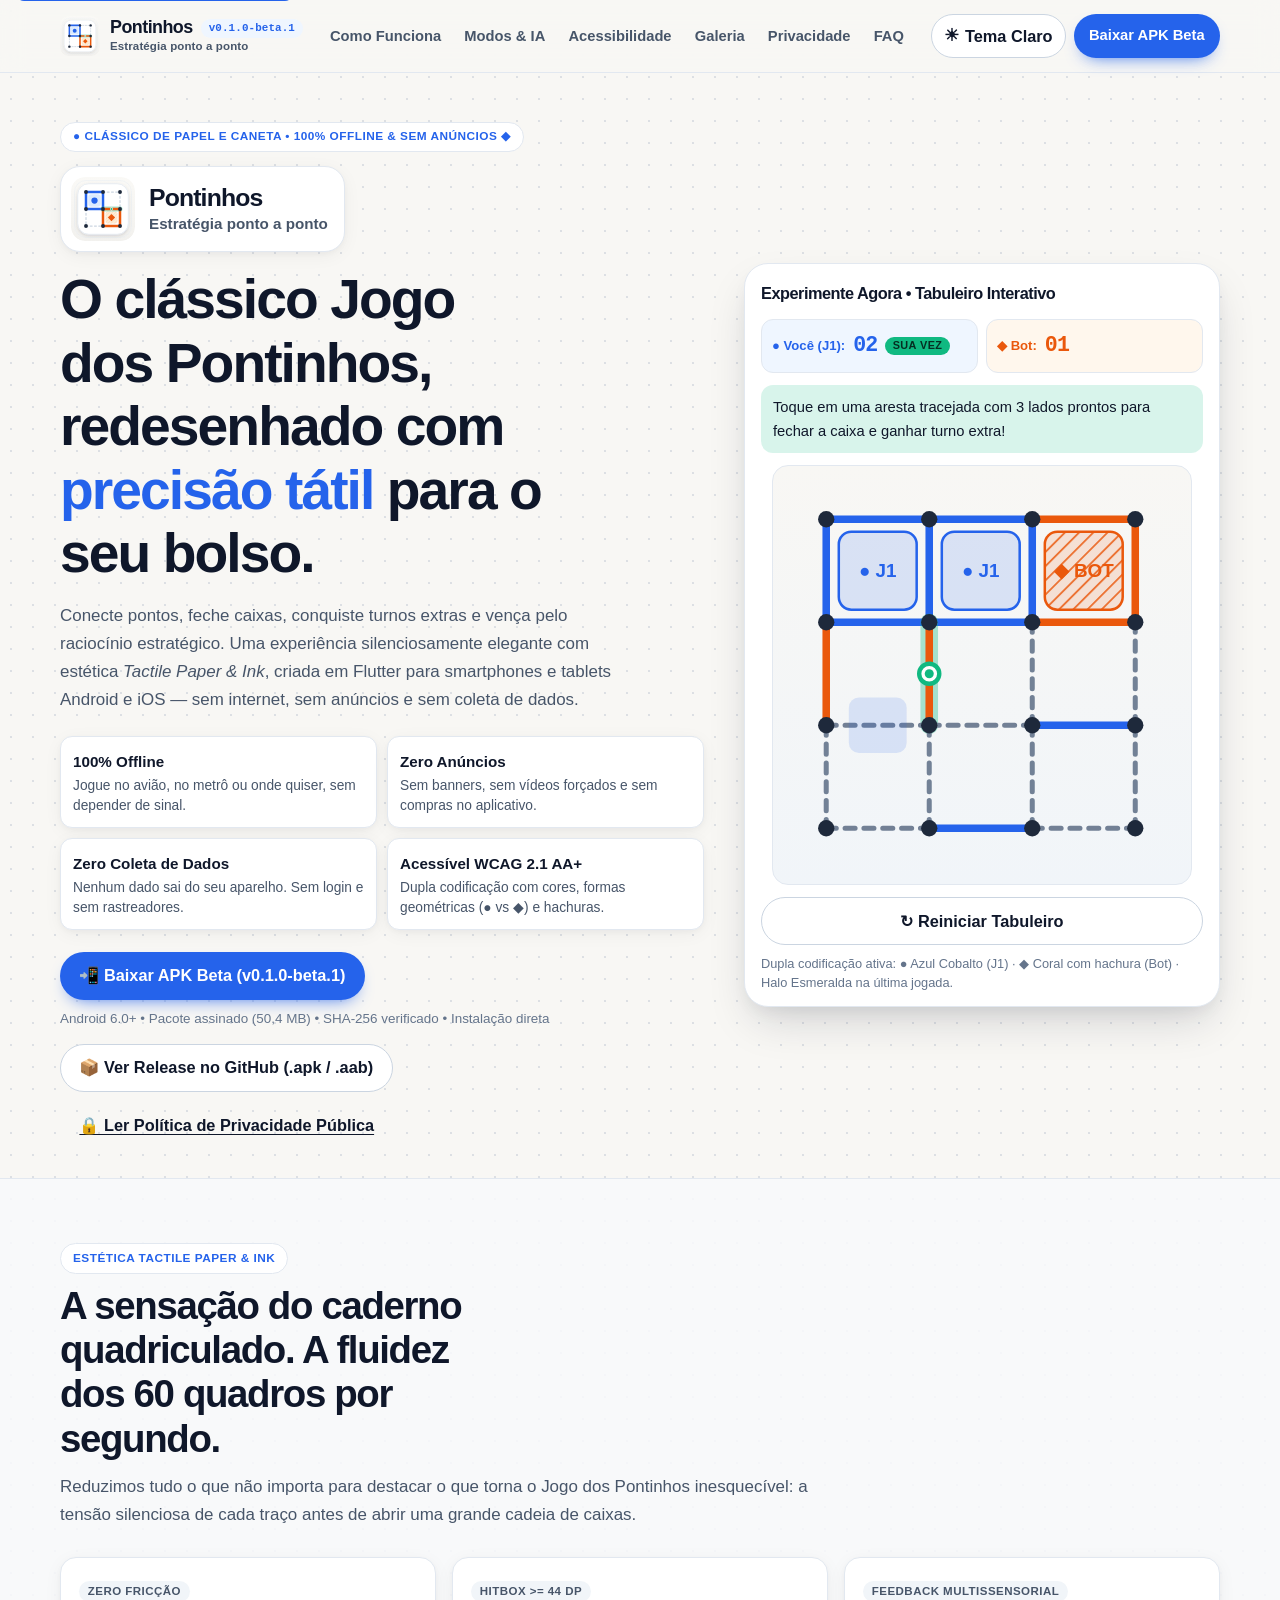
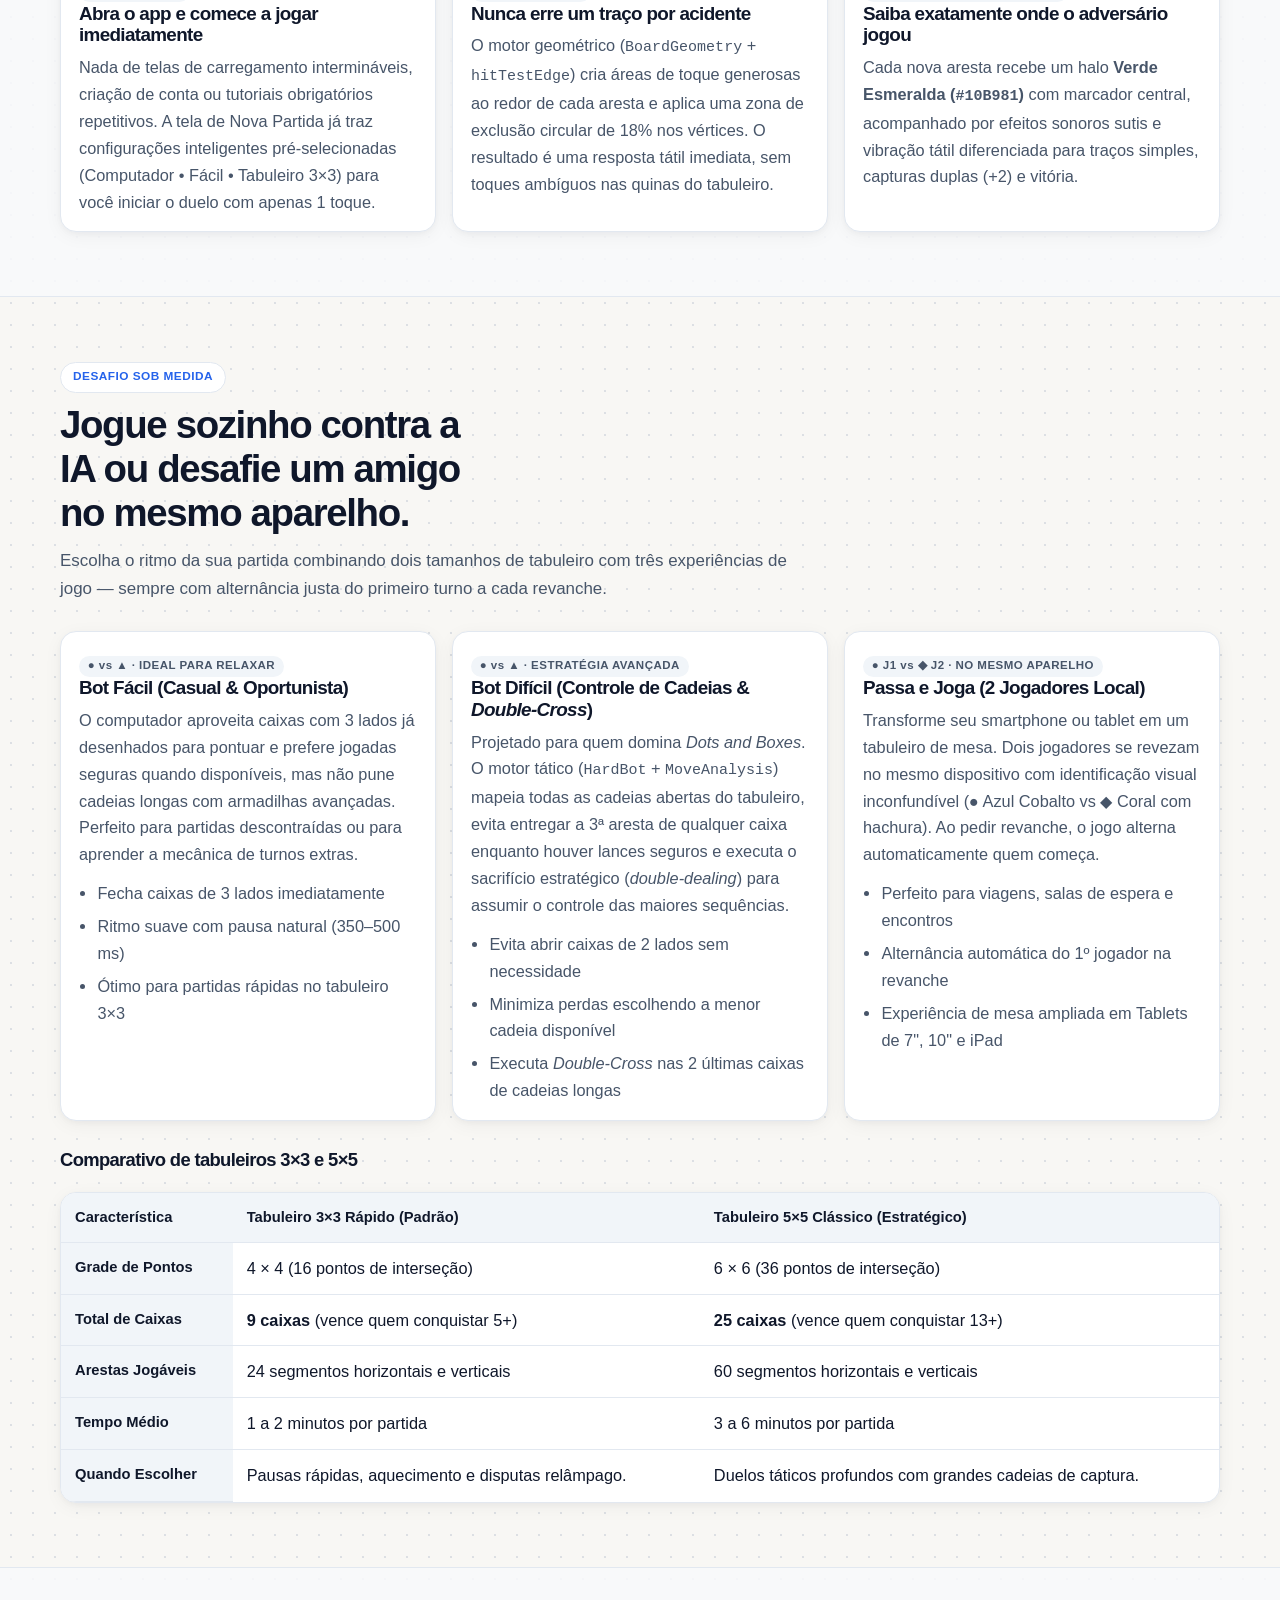
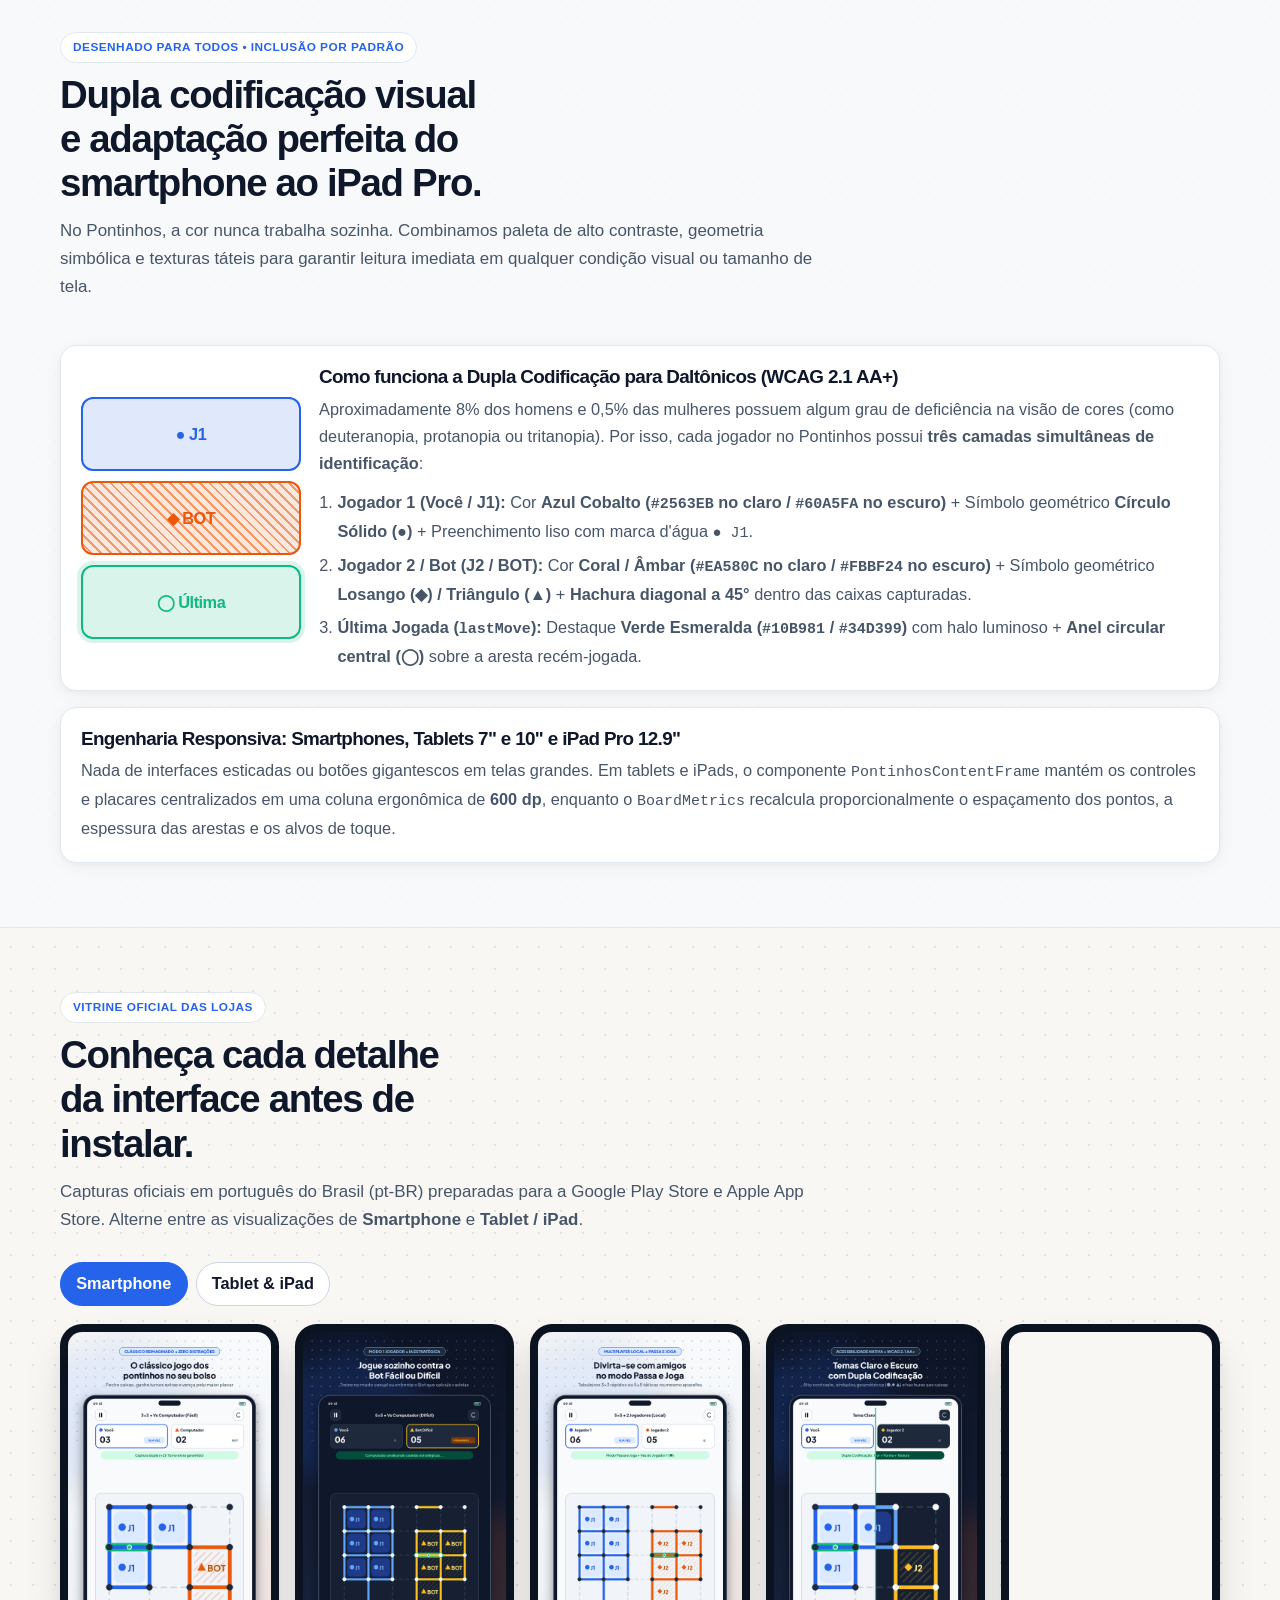
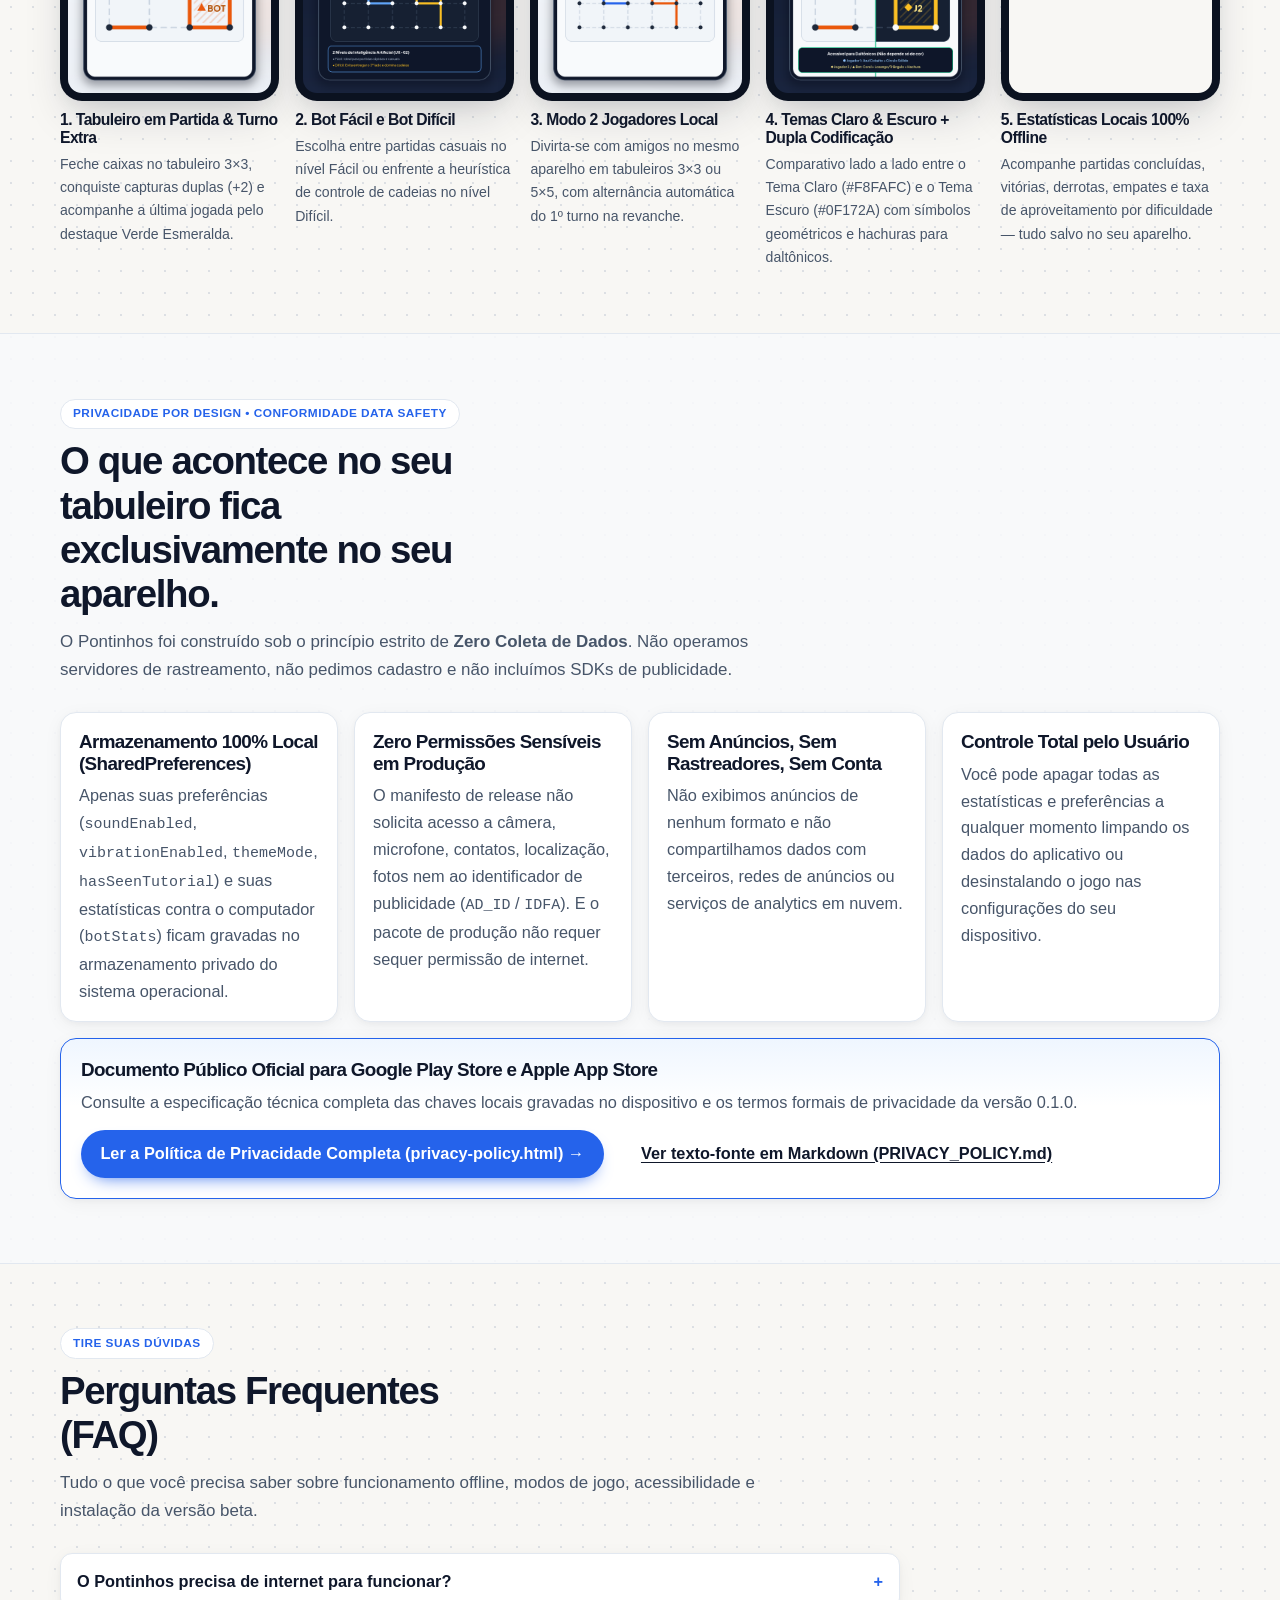
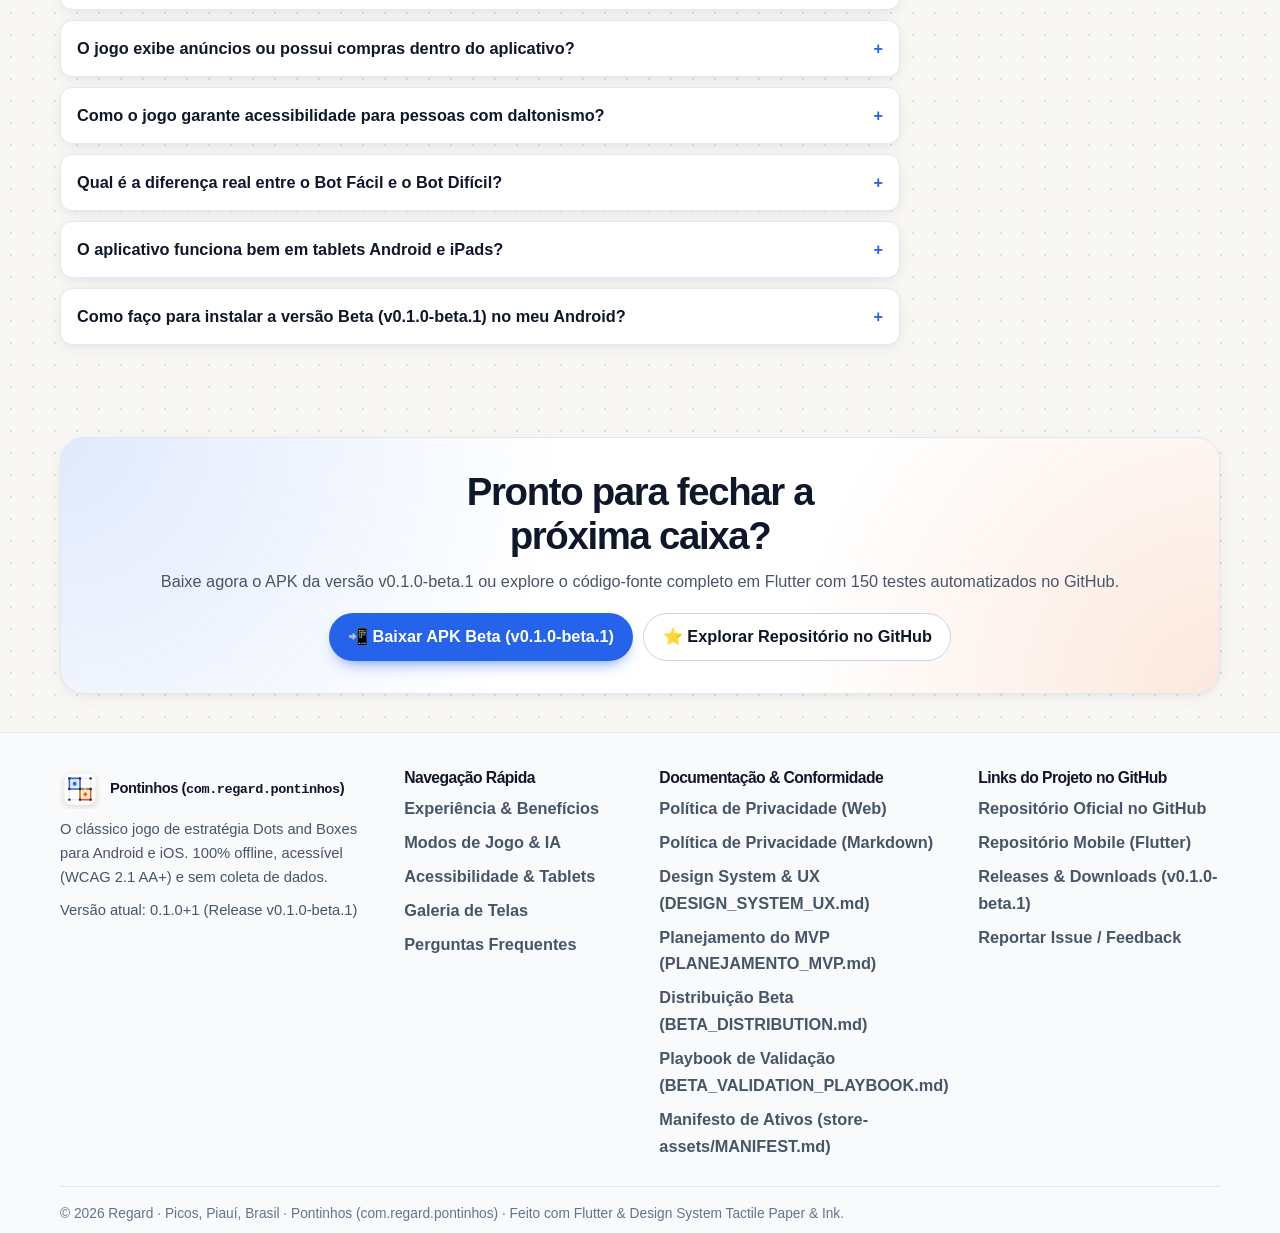
==== docs/index.html @ 35953a04 "Publica a logomarca vetorial unificada e colore as arestas do tabuleiro (PON-34). O header, o hero e" ====
<!DOCTYPE html>
<html lang="pt-BR">
<head>
  <meta charset="utf-8">
  <meta name="viewport" content="width=device-width, initial-scale=1">
  <title>Pontinhos — O Clássico Jogo dos Pontinhos (Dots and Boxes) para Android e iOS | 100% Offline</title>
  <meta name="description" content="Jogue Pontinhos (Dots and Boxes) no Android e iOS. Estética Tactile Paper & Ink, modos vs Bot (Fácil e Difícil) e 2 Jogadores Local, acessibilidade WCAG 2.1 AA+ com dupla codificação, 100% offline, sem anúncios e zero coleta de dados.">
  <meta name="theme-color" content="#F8F7F4" media="(prefers-color-scheme: light)">
  <meta name="theme-color" content="#0F172A" media="(prefers-color-scheme: dark)">
  <link rel="icon" type="image/svg+xml" href="store-assets/logo-mark.svg">
  <link rel="icon" type="image/png" sizes="32x32" href="store-assets/favicon-32x32.png">
  <link rel="icon" type="image/png" sizes="512x512" href="store-assets/play-store-icon-512x512.png">
  <link rel="apple-touch-icon" sizes="180x180" href="store-assets/apple-touch-icon-180x180.png">
  <link rel="apple-touch-icon" sizes="1024x1024" href="store-assets/app-store-icon-1024x1024.png">
  <link rel="canonical" href="https://regardgames.github.io/pontinhos/">
  <link rel="stylesheet" href="landing.css">

  <meta property="og:type" content="website">
  <meta property="og:locale" content="pt_BR">
  <meta property="og:site_name" content="Pontinhos — Regard">
  <meta property="og:title" content="Pontinhos — O Clássico Jogo de Estratégia no Seu Bolso (100% Offline)">
  <meta property="og:description" content="Feche caixas, ganhe turnos extras e vença pelo raciocínio estratégico. Modos vs Bot Fácil/Difícil e Passa e Joga (2P), acessível para daltônicos (WCAG AA+), sem anúncios e sem coleta de dados.">
  <meta property="og:url" content="https://regardgames.github.io/pontinhos/">
  <meta property="og:image" content="https://regardgames.github.io/pontinhos/store-assets/feature-graphic-1024x500.png">
  <meta property="og:image:width" content="1024">
  <meta property="og:image:height" content="500">
  <meta property="og:image:alt" content="Banner oficial do jogo Pontinhos mostrando o tabuleiro em ação com dupla codificação Azul Cobalto (●) e Coral (◆).">

  <meta name="twitter:card" content="summary_large_image">
  <meta name="twitter:title" content="Pontinhos — Dots and Boxes 100% Offline para Android e iOS">
  <meta name="twitter:description" content="O clássico de papel e caneta reinventado com estética Tactile Paper & Ink, IA estratégica, modo 2 jogadores local e zero anúncios.">
  <meta name="twitter:image" content="https://regardgames.github.io/pontinhos/store-assets/feature-graphic-1024x500.png">

  <script type="application/ld+json">
  {
    "@context": "https://schema.org",
    "@type": ["VideoGame", "MobileApplication"],
    "name": "Pontinhos",
    "alternateName": "Jogo dos Pontinhos (Dots and Boxes)",
    "identifier": "com.regard.pontinhos",
    "softwareVersion": "0.1.0+1",
    "operatingSystem": "Android, iOS",
    "applicationCategory": "GameApplication",
    "genre": ["Board Game", "Strategy Game", "Puzzle"],
    "inLanguage": "pt-BR",
    "isAccessibleForFree": true,
    "playMode": ["SinglePlayer", "MultiPlayer", "CoOp"],
    "numberOfPlayers": {
      "@type": "QuantitativeValue",
      "minValue": 1,
      "maxValue": 2
    },
    "description": "O clássico Jogo dos Pontinhos (Dots and Boxes) para Android e iOS com estética Tactile Paper & Ink, modos contra o Computador (Fácil e Difícil) e 2 Jogadores Local, acessibilidade WCAG 2.1 AA+ com dupla codificação, 100% offline e sem coleta de dados.",
    "image": "https://regardgames.github.io/pontinhos/store-assets/feature-graphic-1024x500.png",
    "url": "https://regardgames.github.io/pontinhos/",
    "downloadUrl": "https://github.com/regardgames/pontinhos/releases/download/v0.1.0-beta.1/pontinhos-v0.1.0-release.apk",
    "author": {
      "@type": "Organization",
      "name": "Regard",
      "address": {
        "@type": "PostalAddress",
        "addressLocality": "Picos",
        "addressRegion": "PI",
        "addressCountry": "BR"
      }
    },
    "offers": {
      "@type": "Offer",
      "price": "0",
      "priceCurrency": "BRL",
      "availability": "https://schema.org/InStock"
    }
  }
  </script>
  <script>
    (function () {
      try {
        var stored = localStorage.getItem('pontinhos-web-theme');
        var theme = stored === 'light' || stored === 'dark'
          ? stored
          : (window.matchMedia('(prefers-color-scheme: dark)').matches ? 'dark' : 'light');
        if (theme === 'dark') document.documentElement.setAttribute('data-theme', 'dark');
      } catch (err) {}
    })();
  </script>
</head>
<body>
  <a class="skip-link" href="#conteudo-principal">Pular para o conteúdo principal</a>
  <noscript class="noscript">Ative o JavaScript para jogar no tabuleiro interativo e alternar o tema. O restante da página permanece legível.</noscript>

  <header class="site-header">
    <div class="header-bar container">
      <a class="brand" href="#hero" aria-label="Pontinhos — Ir para o início">
        <img class="brand-logo" src="store-assets/logo-mark.svg" width="40" height="40" alt="Logomarca oficial do jogo Pontinhos — grade 2x2 de caixas com dupla codificação Azul Cobalto (●) e Coral (◆)">
        <span class="brand-copy">
          <span class="brand-title-row">
            <span class="brand-name">Pontinhos</span>
            <span class="version-badge">v0.1.0-beta.1</span>
          </span>
          <span class="brand-tagline">Estratégia ponto a ponto</span>
        </span>
      </a>
      <button type="button" class="nav-toggle" aria-expanded="false" aria-controls="site-nav" aria-label="Abrir menu de navegação">
        <span class="nav-toggle-bars" aria-hidden="true"></span>
        <span>Menu</span>
      </button>
      <nav id="site-nav" class="site-nav" aria-label="Navegação principal">
        <a href="#experiencia">Como Funciona</a>
        <a href="#modos-de-jogo">Modos &amp; IA</a>
        <a href="#acessibilidade">Acessibilidade</a>
        <a href="#galeria">Galeria</a>
        <a href="#privacidade">Privacidade</a>
        <a href="#faq">FAQ</a>
      </nav>
      <div class="header-actions">
        <button type="button" id="theme-toggle" class="theme-toggle" aria-label="Alternar entre tema claro e tema escuro" aria-pressed="false">
          <span class="theme-icon" aria-hidden="true">☀</span>
          <span class="theme-label">Tema Claro</span>
        </button>
        <a class="btn btn-primary btn-compact" href="https://github.com/regardgames/pontinhos/releases/download/v0.1.0-beta.1/pontinhos-v0.1.0-release.apk">Baixar APK Beta</a>
      </div>
    </div>
  </header>

  <main id="conteudo-principal">
    <section id="hero" class="hero-section" aria-labelledby="hero-titulo">
      <div class="container hero-grid">
        <div class="hero-copy">
          <p class="eyebrow">● CLÁSSICO DE PAPEL E CANETA • 100% OFFLINE &amp; SEM ANÚNCIOS ◆</p>
          <div class="hero-brand-lockup">
            <img class="brand-logo" src="store-assets/logo-mark.svg" width="64" height="64" alt="Logomarca oficial do jogo Pontinhos — grade 2x2 de caixas com dupla codificação Azul Cobalto (●) e Coral (◆)">
            <div class="hero-brand-copy">
              <p class="hero-brand-name">Pontinhos</p>
              <p class="hero-brand-tagline">Estratégia ponto a ponto</p>
            </div>
          </div>
          <h1 id="hero-titulo">O clássico Jogo dos Pontinhos, redesenhado com <span class="hero-accent">precisão tátil</span> para o seu bolso.</h1>
          <p class="hero-lead">Conecte pontos, feche caixas, conquiste turnos extras e vença pelo raciocínio estratégico. Uma experiência silenciosamente elegante com estética <em>Tactile Paper &amp; Ink</em>, criada em Flutter para smartphones e tablets Android e iOS — sem internet, sem anúncios e sem coleta de dados.</p>
          <ul class="trust-pills" aria-label="Garantias do aplicativo">
            <li>
              <strong>100% Offline</strong>
              <span>Jogue no avião, no metrô ou onde quiser, sem depender de sinal.</span>
            </li>
            <li>
              <strong>Zero Anúncios</strong>
              <span>Sem banners, sem vídeos forçados e sem compras no aplicativo.</span>
            </li>
            <li>
              <strong>Zero Coleta de Dados</strong>
              <span>Nenhum dado sai do seu aparelho. Sem login e sem rastreadores.</span>
            </li>
            <li>
              <strong>Acessível WCAG 2.1 AA+</strong>
              <span>Dupla codificação com cores, formas geométricas (● vs ◆) e hachuras.</span>
            </li>
          </ul>
          <div class="hero-actions">
            <a class="btn btn-primary" href="https://github.com/regardgames/pontinhos/releases/download/v0.1.0-beta.1/pontinhos-v0.1.0-release.apk">📲 Baixar APK Beta (v0.1.0-beta.1)</a>
            <p class="microcopy">Android 6.0+ • Pacote assinado (50,4 MB) • SHA-256 verificado • Instalação direta</p>
            <a class="btn btn-secondary" href="https://github.com/regardgames/pontinhos/releases/tag/v0.1.0-beta.1">📦 Ver Release no GitHub (.apk / .aab)</a>
            <a class="btn btn-text" href="privacy-policy.html">🔒 Ler Política de Privacidade Pública</a>
          </div>
        </div>

        <div id="interactive-board-demo" class="board-card">
          <p class="board-widget-title" id="board-widget-title">Experimente Agora • Tabuleiro Interativo</p>
          <div class="scoreboard" aria-label="Placar da demonstração">
            <div class="score score-p1">
              <span class="score-label">● Você (J1):</span>
              <strong class="score-value" id="score-p1">02</strong>
              <span class="turn-badge" id="turn-p1">SUA VEZ</span>
            </div>
            <div class="score score-bot">
              <span class="score-label">◆ Bot:</span>
              <strong class="score-value" id="score-bot">01</strong>
              <span class="turn-badge" id="turn-bot" hidden>JOGANDO</span>
            </div>
          </div>
          <p class="board-status" id="board-status" role="status" aria-live="polite">Toque em uma aresta tracejada com 3 lados prontos para fechar a caixa e ganhar turno extra!</p>
          <p class="visually-hidden" id="board-help">Use Tab para chegar a uma aresta tracejada e Enter ou Espaço para jogar. A aresta destacada em azul fecha uma caixa imediatamente.</p>
          <div class="board-surface" id="board-mount"></div>
          <button type="button" class="btn btn-secondary board-reset" id="reset-board" aria-label="Reiniciar demonstração interativa do tabuleiro">↻ Reiniciar Tabuleiro</button>
          <p class="board-legend">Dupla codificação ativa: ● Azul Cobalto (J1) · ◆ Coral com hachura (Bot) · Halo Esmeralda na última jogada.</p>
        </div>
      </div>
    </section>

    <section id="experiencia" class="band band-alt" aria-labelledby="experiencia-titulo">
      <div class="container">
        <div class="section-heading">
          <p class="eyebrow">ESTÉTICA TACTILE PAPER &amp; INK</p>
          <h2 id="experiencia-titulo">A sensação do caderno quadriculado. A fluidez dos 60 quadros por segundo.</h2>
          <p class="section-lead">Reduzimos tudo o que não importa para destacar o que torna o Jogo dos Pontinhos inesquecível: a tensão silenciosa de cada traço antes de abrir uma grande cadeia de caixas.</p>
        </div>
        <div class="cards-3">
          <article class="card">
            <p class="seal">ZERO FRICÇÃO</p>
            <h3>Abra o app e comece a jogar imediatamente</h3>
            <p>Nada de telas de carregamento intermináveis, criação de conta ou tutoriais obrigatórios repetitivos. A tela de Nova Partida já traz configurações inteligentes pré-selecionadas (<span class="tabular">Computador • Fácil • Tabuleiro 3×3</span>) para você iniciar o duelo com apenas 1 toque.</p>
          </article>
          <article class="card">
            <p class="seal">HITBOX &gt;= 44 DP</p>
            <h3>Nunca erre um traço por acidente</h3>
            <p>O motor geométrico (<code>BoardGeometry</code> + <code>hitTestEdge</code>) cria áreas de toque generosas ao redor de cada aresta e aplica uma zona de exclusão circular de 18% nos vértices. O resultado é uma resposta tátil imediata, sem toques ambíguos nas quinas do tabuleiro.</p>
          </article>
          <article class="card">
            <p class="seal">FEEDBACK MULTISSENSORIAL</p>
            <h3>Saiba exatamente onde o adversário jogou</h3>
            <p>Cada nova aresta recebe um halo <strong>Verde Esmeralda (<code>#10B981</code>)</strong> com marcador central, acompanhado por efeitos sonoros sutis e vibração tátil diferenciada para traços simples, capturas duplas (<span class="tabular">+2</span>) e vitória.</p>
          </article>
        </div>
      </div>
    </section>

    <section id="modos-de-jogo" class="band" aria-labelledby="modos-titulo">
      <div class="container">
        <div class="section-heading">
          <p class="eyebrow">DESAFIO SOB MEDIDA</p>
          <h2 id="modos-titulo">Jogue sozinho contra a IA ou desafie um amigo no mesmo aparelho.</h2>
          <p class="section-lead">Escolha o ritmo da sua partida combinando dois tamanhos de tabuleiro com três experiências de jogo — sempre com alternância justa do primeiro turno a cada revanche.</p>
        </div>
        <div class="cards-3">
          <article class="card">
            <p class="mode-badge">● vs ▲ · IDEAL PARA RELAXAR</p>
            <h3>Bot Fácil (Casual &amp; Oportunista)</h3>
            <p>O computador aproveita caixas com 3 lados já desenhados para pontuar e prefere jogadas seguras quando disponíveis, mas não pune cadeias longas com armadilhas avançadas. Perfeito para partidas descontraídas ou para aprender a mecânica de turnos extras.</p>
            <ul>
              <li>Fecha caixas de 3 lados imediatamente</li>
              <li>Ritmo suave com pausa natural (<span class="tabular">350–500 ms</span>)</li>
              <li>Ótimo para partidas rápidas no tabuleiro <span class="tabular">3×3</span></li>
            </ul>
          </article>
          <article class="card">
            <p class="mode-badge">● vs ▲ · ESTRATÉGIA AVANÇADA</p>
            <h3>Bot Difícil (Controle de Cadeias &amp; <em>Double-Cross</em>)</h3>
            <p>Projetado para quem domina <em>Dots and Boxes</em>. O motor tático (<code>HardBot</code> + <code>MoveAnalysis</code>) mapeia todas as cadeias abertas do tabuleiro, evita entregar a 3ª aresta de qualquer caixa enquanto houver lances seguros e executa o sacrifício estratégico (<em>double-dealing</em>) para assumir o controle das maiores sequências.</p>
            <ul>
              <li>Evita abrir caixas de 2 lados sem necessidade</li>
              <li>Minimiza perdas escolhendo a menor cadeia disponível</li>
              <li>Executa <em>Double-Cross</em> nas 2 últimas caixas de cadeias longas</li>
            </ul>
          </article>
          <article class="card">
            <p class="mode-badge">● J1 vs ◆ J2 · NO MESMO APARELHO</p>
            <h3>Passa e Joga (2 Jogadores Local)</h3>
            <p>Transforme seu smartphone ou tablet em um tabuleiro de mesa. Dois jogadores se revezam no mesmo dispositivo com identificação visual inconfundível (● Azul Cobalto vs ◆ Coral com hachura). Ao pedir revanche, o jogo alterna automaticamente quem começa.</p>
            <ul>
              <li>Perfeito para viagens, salas de espera e encontros</li>
              <li>Alternância automática do 1º jogador na revanche</li>
              <li>Experiência de mesa ampliada em Tablets de 7", 10" e iPad</li>
            </ul>
          </article>
        </div>

        <h3 class="subsection-title">Comparativo de tabuleiros 3×3 e 5×5</h3>
        <div class="table-scroll">
          <table>
            <caption class="visually-hidden">Comparativo entre o tabuleiro 3×3 rápido e o tabuleiro 5×5 clássico.</caption>
            <thead>
              <tr>
                <th scope="col">Característica</th>
                <th scope="col">Tabuleiro 3×3 Rápido (Padrão)</th>
                <th scope="col">Tabuleiro 5×5 Clássico (Estratégico)</th>
              </tr>
            </thead>
            <tbody>
              <tr>
                <th scope="row">Grade de Pontos</th>
                <td>4 × 4 (16 pontos de interseção)</td>
                <td>6 × 6 (36 pontos de interseção)</td>
              </tr>
              <tr>
                <th scope="row">Total de Caixas</th>
                <td><strong>9 caixas</strong> (vence quem conquistar 5+)</td>
                <td><strong>25 caixas</strong> (vence quem conquistar 13+)</td>
              </tr>
              <tr>
                <th scope="row">Arestas Jogáveis</th>
                <td>24 segmentos horizontais e verticais</td>
                <td>60 segmentos horizontais e verticais</td>
              </tr>
              <tr>
                <th scope="row">Tempo Médio</th>
                <td>1 a 2 minutos por partida</td>
                <td>3 a 6 minutos por partida</td>
              </tr>
              <tr>
                <th scope="row">Quando Escolher</th>
                <td>Pausas rápidas, aquecimento e disputas relâmpago.</td>
                <td>Duelos táticos profundos com grandes cadeias de captura.</td>
              </tr>
            </tbody>
          </table>
        </div>
      </div>
    </section>

    <section id="acessibilidade" class="band band-alt" aria-labelledby="acessibilidade-titulo">
      <div class="container stack-panels">
        <div class="section-heading">
          <p class="eyebrow">DESENHADO PARA TODOS • INCLUSÃO POR PADRÃO</p>
          <h2 id="acessibilidade-titulo">Dupla codificação visual e adaptação perfeita do smartphone ao iPad Pro.</h2>
          <p class="section-lead">No Pontinhos, a cor nunca trabalha sozinha. Combinamos paleta de alto contraste, geometria simbólica e texturas táteis para garantir leitura imediata em qualquer condição visual ou tamanho de tela.</p>
        </div>

        <div class="panel-block encoding-panel">
          <div class="encoding-layout">
            <div class="swatch-row" aria-hidden="true">
              <div class="swatch swatch-p1">● J1</div>
              <div class="swatch swatch-bot">◆ BOT</div>
              <div class="swatch swatch-last">◯ Última</div>
            </div>
            <div>
              <h3>Como funciona a Dupla Codificação para Daltônicos (WCAG 2.1 AA+)</h3>
              <p>Aproximadamente 8% dos homens e 0,5% das mulheres possuem algum grau de deficiência na visão de cores (como deuteranopia, protanopia ou tritanopia). Por isso, cada jogador no Pontinhos possui <strong>três camadas simultâneas de identificação</strong>:</p>
              <ol>
                <li><strong>Jogador 1 (Você / J1):</strong> Cor <strong>Azul Cobalto (<code>#2563EB</code> no claro / <code>#60A5FA</code> no escuro)</strong> + Símbolo geométrico <strong>Círculo Sólido (●)</strong> + Preenchimento liso com marca d'água <code>● J1</code>.</li>
                <li><strong>Jogador 2 / Bot (J2 / BOT):</strong> Cor <strong>Coral / Âmbar (<code>#EA580C</code> no claro / <code>#FBBF24</code> no escuro)</strong> + Símbolo geométrico <strong>Losango (◆) / Triângulo (▲)</strong> + <strong>Hachura diagonal a 45°</strong> dentro das caixas capturadas.</li>
                <li><strong>Última Jogada (<code>lastMove</code>):</strong> Destaque <strong>Verde Esmeralda (<code>#10B981</code> / <code>#34D399</code>)</strong> com halo luminoso + <strong>Anel circular central (◯)</strong> sobre a aresta recém-jogada.</li>
              </ol>
            </div>
          </div>
        </div>

        <div class="panel-block responsive-panel">
          <h3>Engenharia Responsiva: Smartphones, Tablets 7" e 10" e iPad Pro 12.9"</h3>
          <p>Nada de interfaces esticadas ou botões gigantescos em telas grandes. Em tablets e iPads, o componente <code>PontinhosContentFrame</code> mantém os controles e placares centralizados em uma coluna ergonômica de <strong><span class="tabular">600 dp</span></strong>, enquanto o <code>BoardMetrics</code> recalcula proporcionalmente o espaçamento dos pontos, a espessura das arestas e os alvos de toque.</p>
        </div>
      </div>
    </section>

    <section id="galeria" class="band" aria-labelledby="galeria-titulo">
      <div class="container">
        <div class="section-heading">
          <p class="eyebrow">VITRINE OFICIAL DAS LOJAS</p>
          <h2 id="galeria-titulo">Conheça cada detalhe da interface antes de instalar.</h2>
          <p class="section-lead">Capturas oficiais em português do Brasil (<span lang="pt-BR">pt-BR</span>) preparadas para a Google Play Store e Apple App Store. Alterne entre as visualizações de <strong>Smartphone</strong> e <strong>Tablet / iPad</strong>.</p>
        </div>

        <div class="gallery-tabs" role="tablist" aria-label="Filtrar galeria por dispositivo">
          <button type="button" role="tab" id="tab-phone" aria-selected="true" aria-controls="galeria-phone" tabindex="0">Smartphone</button>
          <button type="button" role="tab" id="tab-tablet" aria-selected="false" aria-controls="galeria-tablet" tabindex="-1">Tablet &amp; iPad</button>
        </div>

        <div role="tabpanel" id="galeria-phone" aria-labelledby="tab-phone">
          <div class="gallery-grid gallery-grid-phone">
            <figure class="shot">
              <div class="shot-frame">
                <img src="store-assets/screenshots-phone/google-play-1080x1920/01-proposta-principal-tabuleiro.png" width="1080" height="1920" alt="Captura de tela de smartphone mostrando uma partida ativa do jogo Pontinhos em tabuleiro 3x3, com placar 03 a 02 para o Jogador 1 (Azul Cobalto com símbolo de círculo) contra o Computador (Laranja com símbolo de triângulo) e banner de captura dupla com turno extra." loading="lazy" decoding="async">
              </div>
              <figcaption>
                <h3>1. Tabuleiro em Partida &amp; Turno Extra</h3>
                <p>Feche caixas no tabuleiro 3×3, conquiste capturas duplas (+2) e acompanhe a última jogada pelo destaque Verde Esmeralda.</p>
              </figcaption>
            </figure>
            <figure class="shot">
              <div class="shot-frame">
                <img src="store-assets/screenshots-phone/google-play-1080x1920/02-bot-facil-e-dificil.png" width="1080" height="1920" alt="Captura de tela de smartphone destacando os modos de Inteligência Artificial do Pontinhos: Bot Fácil para partidas rápidas e Bot Difícil com estratégia de controle de cadeias." loading="lazy" decoding="async">
              </div>
              <figcaption>
                <h3>2. Bot Fácil e Bot Difícil</h3>
                <p>Escolha entre partidas casuais no nível Fácil ou enfrente a heurística de controle de cadeias no nível Difícil.</p>
              </figcaption>
            </figure>
            <figure class="shot">
              <div class="shot-frame">
                <img src="store-assets/screenshots-phone/google-play-1080x1920/03-dois-jogadores-passa-e-joga.png" width="1080" height="1920" alt="Captura de tela de smartphone exibindo o modo Passa e Joga para 2 jogadores locais disputando um tabuleiro 5x5 clássico de 25 caixas." loading="lazy" decoding="async">
              </div>
              <figcaption>
                <h3>3. Modo 2 Jogadores Local</h3>
                <p>Divirta-se com amigos no mesmo aparelho em tabuleiros 3×3 ou 5×5, com alternância automática do 1º turno na revanche.</p>
              </figcaption>
            </figure>
            <figure class="shot">
              <div class="shot-frame">
                <img src="store-assets/screenshots-phone/google-play-1080x1920/04-temas-claro-escuro-acessibilidade.png" width="1080" height="1920" alt="Captura de tela dividida comparando o Tema Claro e o Tema Escuro do Pontinhos, evidenciando a dupla codificação por cor, forma geométrica e textura hachurada nas caixas." loading="lazy" decoding="async">
              </div>
              <figcaption>
                <h3>4. Temas Claro &amp; Escuro + Dupla Codificação</h3>
                <p>Comparativo lado a lado entre o Tema Claro (#F8FAFC) e o Tema Escuro (#0F172A) com símbolos geométricos e hachuras para daltônicos.</p>
              </figcaption>
            </figure>
            <figure class="shot">
              <div class="shot-frame">
                <img src="store-assets/screenshots-phone/google-play-1080x1920/05-estatisticas-e-100-offline.png" width="1080" height="1920" alt="Captura de tela de smartphone apresentando o painel de Estatísticas Locais do Pontinhos com 24 partidas, 71% de aproveitamento e modal de vitória com botão de revanche imediata." loading="lazy" decoding="async">
              </div>
              <figcaption>
                <h3>5. Estatísticas Locais 100% Offline</h3>
                <p>Acompanhe partidas concluídas, vitórias, derrotas, empates e taxa de aproveitamento por dificuldade — tudo salvo no seu aparelho.</p>
              </figcaption>
            </figure>
          </div>
        </div>

        <div role="tabpanel" id="galeria-tablet" aria-labelledby="tab-tablet" hidden>
          <div class="gallery-grid gallery-grid-tablet">
            <figure class="shot">
              <div class="shot-frame">
                <img src="store-assets/screenshots-tablet/tablet-10-1600x2560/01-tablet-tabuleiro-5x5.png" width="1600" height="2560" alt="Captura de tela de tablet mostrando o tabuleiro 5x5 do Pontinhos perfeitamente centralizado no frame de 600 dp com margens responsivas." loading="lazy" decoding="async">
              </div>
              <figcaption>
                <h3>Tablet 1. Tabuleiro 5×5 em Escala Proporcional</h3>
                <p>Container central contido em 600 dp com cálculo automático de BoardMetrics para máxima nitidez em telas grandes.</p>
              </figcaption>
            </figure>
            <figure class="shot">
              <div class="shot-frame">
                <img src="store-assets/screenshots-tablet/tablet-10-1600x2560/02-tablet-modo-2-jogadores.png" width="1600" height="2560" alt="Captura de tela de tablet destacando o modo 2 Jogadores Local com áreas de toque amplas para jogar em dupla sobre a mesa." loading="lazy" decoding="async">
              </div>
              <figcaption>
                <h3>Tablet 2. Experiência de Mesa para 2 Jogadores</h3>
                <p>Ideal para apoiar sobre a mesa e jogar em dupla com áreas de toque generosas (&gt;= 44 dp) e leitura limpa.</p>
              </figcaption>
            </figure>
            <figure class="shot">
              <div class="shot-frame">
                <img src="store-assets/screenshots-tablet/tablet-10-1600x2560/03-tablet-tema-escuro-hd.png" width="1600" height="2560" alt="Captura de tela de tablet exibindo o Tema Escuro em alta definição do Pontinhos com linhas luminosas em azul céu, âmbar e verde esmeralda." loading="lazy" decoding="async">
              </div>
              <figcaption>
                <h3>Tablet 3. Tema Escuro em Alta Definição</h3>
                <p>Fundo Midnight Slate (#0F172A) com contraste calibrado e halo Esmeralda luminoso para sessões noturnas confortáveis.</p>
              </figcaption>
            </figure>
            <figure class="shot">
              <div class="shot-frame">
                <img src="store-assets/screenshots-tablet/tablet-10-1600x2560/04-tablet-config-e-estatisticas.png" width="1600" height="2560" alt="Captura de tela de tablet demonstrando as telas de Nova Partida e Estatísticas Locais contidas em 600 dp para leitura ergonômica." loading="lazy" decoding="async">
              </div>
              <figcaption>
                <h3>Tablet 4. Configuração Rápida &amp; Estatísticas Organizadas</h3>
                <p>Telas de Nova Partida (UX-02) e Estatísticas Locais (UX-05) centralizadas em 600 dp sem estiramento horizontal.</p>
              </figcaption>
            </figure>
          </div>
        </div>
      </div>
    </section>

    <section id="privacidade" class="band band-alt" aria-labelledby="privacidade-titulo">
      <div class="container">
        <div class="section-heading">
          <p class="eyebrow">PRIVACIDADE POR DESIGN • CONFORMIDADE DATA SAFETY</p>
          <h2 id="privacidade-titulo">O que acontece no seu tabuleiro fica exclusivamente no seu aparelho.</h2>
          <p class="section-lead">O Pontinhos foi construído sob o princípio estrito de <strong>Zero Coleta de Dados</strong>. Não operamos servidores de rastreamento, não pedimos cadastro e não incluímos SDKs de publicidade.</p>
        </div>
        <div class="cards-4">
          <article class="card">
            <h3>Armazenamento 100% Local (SharedPreferences)</h3>
            <p>Apenas suas preferências (<code>soundEnabled</code>, <code>vibrationEnabled</code>, <code>themeMode</code>, <code>hasSeenTutorial</code>) e suas estatísticas contra o computador (<code>botStats</code>) ficam gravadas no armazenamento privado do sistema operacional.</p>
          </article>
          <article class="card">
            <h3>Zero Permissões Sensíveis em Produção</h3>
            <p>O manifesto de release não solicita acesso a câmera, microfone, contatos, localização, fotos nem ao identificador de publicidade (<code>AD_ID</code> / <code>IDFA</code>). E o pacote de produção não requer sequer permissão de internet.</p>
          </article>
          <article class="card">
            <h3>Sem Anúncios, Sem Rastreadores, Sem Conta</h3>
            <p>Não exibimos anúncios de nenhum formato e não compartilhamos dados com terceiros, redes de anúncios ou serviços de analytics em nuvem.</p>
          </article>
          <article class="card">
            <h3>Controle Total pelo Usuário</h3>
            <p>Você pode apagar todas as estatísticas e preferências a qualquer momento limpando os dados do aplicativo ou desinstalando o jogo nas configurações do seu dispositivo.</p>
          </article>
        </div>
        <aside class="privacy-callout">
          <h3>Documento Público Oficial para Google Play Store e Apple App Store</h3>
          <p>Consulte a especificação técnica completa das chaves locais gravadas no dispositivo e os termos formais de privacidade da versão 0.1.0.</p>
          <div class="privacy-actions">
            <a class="btn btn-primary" href="privacy-policy.html">Ler a Política de Privacidade Completa (privacy-policy.html) →</a>
            <a class="btn btn-text" href="PRIVACY_POLICY.md">Ver texto-fonte em Markdown (PRIVACY_POLICY.md)</a>
          </div>
        </aside>
      </div>
    </section>

    <section id="faq" class="band" aria-labelledby="faq-titulo">
      <div class="container">
        <div class="section-heading">
          <p class="eyebrow">TIRE SUAS DÚVIDAS</p>
          <h2 id="faq-titulo">Perguntas Frequentes (FAQ)</h2>
          <p class="section-lead">Tudo o que você precisa saber sobre funcionamento offline, modos de jogo, acessibilidade e instalação da versão beta.</p>
        </div>
        <div class="faq-list">
          <details>
            <summary>O Pontinhos precisa de internet para funcionar?</summary>
            <p>Não. O Pontinhos é <strong>100% offline-first</strong>. Todas as partidas contra o computador (Fácil ou Difícil), o modo 2 Jogadores Local, o tutorial interativo e o painel de estatísticas funcionam integralmente no seu aparelho, sem exigir conexão Wi-Fi ou dados móveis.</p>
          </details>
          <details>
            <summary>O jogo exibe anúncios ou possui compras dentro do aplicativo?</summary>
            <p>Não. O jogo é totalmente livre de anúncios (<em>Zero Ads</em>), banners, vídeos recompensados ou microtransações. Nossa proposta é oferecer uma experiência pura de estratégia, sem interrupções comerciais.</p>
          </details>
          <details>
            <summary>Como o jogo garante acessibilidade para pessoas com daltonismo?</summary>
            <p>Aplicamos <strong>dupla codificação visual (WCAG 2.1 AA+)</strong> em todos os elementos da partida. O Jogador 1 é identificado pela cor Azul Cobalto combinada ao símbolo geométrico <strong>Círculo Sólido (●)</strong>, enquanto o Jogador 2 / Bot utiliza Coral/Âmbar combinado ao símbolo <strong>Losango (◆) / Triângulo (▲)</strong> e preenchimento com <strong>hachura diagonal</strong> nas caixas capturadas. Além disso, a última aresta jogada recebe um halo Verde Esmeralda com marcador circular central.</p>
          </details>
          <details>
            <summary>Qual é a diferença real entre o Bot Fácil e o Bot Difícil?</summary>
            <p>Ambos os bots fecham imediatamente qualquer caixa que já esteja com 3 lados preenchidos (aproveitando a regra do turno extra). A diferença está no planejamento tático: enquanto o <strong>Bot Fácil</strong> faz escolhas casuais entre as arestas restantes, o <strong>Bot Difícil</strong> analisa o grafo completo do tabuleiro para evitar entregar a 3ª aresta de uma caixa, escolhe a menor cadeia quando forçado a ceder pontos e aplica a técnica avançada <em>Double-Cross</em> nas últimas caixas de uma sequência longa.</p>
          </details>
          <details>
            <summary>O aplicativo funciona bem em tablets Android e iPads?</summary>
            <p>Sim! A interface conta com suporte responsivo dedicado para <strong>tablets Android de 7" e 10"</strong> e <strong>iPad Pro de 12.9"</strong>. Os menus e placares são centralizados de forma elegante em um container de <code>600 dp</code> (<code>PontinhosContentFrame</code>), enquanto o tabuleiro escala proporcionalmente pontos, linhas e áreas de toque (<code>BoardMetrics</code>) sem distorcer a geometria.</p>
          </details>
          <details>
            <summary>Como faço para instalar a versão Beta (v0.1.0-beta.1) no meu Android?</summary>
            <p>Basta clicar no botão <strong>"Baixar APK Beta (v0.1.0-beta.1)"</strong> nesta página para baixar o arquivo <code>pontinhos-v0.1.0-release.apk</code> diretamente da release oficial no GitHub. Abra o arquivo baixado no seu smartphone ou tablet Android (6.0 ou superior) e confirme a instalação. Caso queira conferir a integridade do arquivo, o hash SHA-256 oficial é <code class="hash">8d2dbbcf79e516ccd61cf24c8493659832583fa295a94c4325e4e3096dc47e7a</code>.</p>
          </details>
        </div>
      </div>
    </section>

    <section class="cta-banner" aria-labelledby="cta-titulo">
      <div class="container">
        <div class="cta-inner">
          <h2 id="cta-titulo">Pronto para fechar a próxima caixa?</h2>
          <p>Baixe agora o APK da versão <span class="tabular">v0.1.0-beta.1</span> ou explore o código-fonte completo em Flutter com 150 testes automatizados no GitHub.</p>
          <div class="cta-actions">
            <a class="btn btn-primary" href="https://github.com/regardgames/pontinhos/releases/download/v0.1.0-beta.1/pontinhos-v0.1.0-release.apk">📲 Baixar APK Beta (v0.1.0-beta.1)</a>
            <a class="btn btn-secondary" href="https://github.com/regardgames/pontinhos">⭐ Explorar Repositório no GitHub</a>
          </div>
        </div>
      </div>
    </section>
  </main>

  <footer class="site-footer">
    <div class="container footer-grid">
      <div class="footer-col">
        <p class="footer-brand-name"><img class="brand-logo" src="store-assets/logo-mark.svg" width="40" height="40" alt="Logomarca oficial do jogo Pontinhos — grade 2x2 de caixas com dupla codificação Azul Cobalto (●) e Coral (◆)"><span>Pontinhos (<code>com.regard.pontinhos</code>)</span></p>
        <p>O clássico jogo de estratégia Dots and Boxes para Android e iOS. 100% offline, acessível (WCAG 2.1 AA+) e sem coleta de dados.</p>
        <p>Versão atual: 0.1.0+1 (Release v0.1.0-beta.1)</p>
      </div>
      <div class="footer-col">
        <h3>Navegação Rápida</h3>
        <ul>
          <li><a href="#experiencia">Experiência &amp; Benefícios</a></li>
          <li><a href="#modos-de-jogo">Modos de Jogo &amp; IA</a></li>
          <li><a href="#acessibilidade">Acessibilidade &amp; Tablets</a></li>
          <li><a href="#galeria">Galeria de Telas</a></li>
          <li><a href="#faq">Perguntas Frequentes</a></li>
        </ul>
      </div>
      <div class="footer-col">
        <h3>Documentação &amp; Conformidade</h3>
        <ul>
          <li><a href="privacy-policy.html"><strong>Política de Privacidade (Web)</strong></a></li>
          <li><a href="PRIVACY_POLICY.md">Política de Privacidade (Markdown)</a></li>
          <li><a href="DESIGN_SYSTEM_UX.md">Design System &amp; UX (DESIGN_SYSTEM_UX.md)</a></li>
          <li><a href="PLANEJAMENTO_MVP.md">Planejamento do MVP (PLANEJAMENTO_MVP.md)</a></li>
          <li><a href="BETA_DISTRIBUTION.md">Distribuição Beta (BETA_DISTRIBUTION.md)</a></li>
          <li><a href="BETA_VALIDATION_PLAYBOOK.md">Playbook de Validação (BETA_VALIDATION_PLAYBOOK.md)</a></li>
          <li><a href="store-assets/MANIFEST.md">Manifesto de Ativos (store-assets/MANIFEST.md)</a></li>
        </ul>
      </div>
      <div class="footer-col">
        <h3>Links do Projeto no GitHub</h3>
        <ul>
          <li><a href="https://github.com/regardgames/pontinhos">Repositório Oficial no GitHub</a></li>
          <li><a href="https://github.com/regardgames/pontinhos-mobile">Repositório Mobile (Flutter)</a></li>
          <li><a href="https://github.com/regardgames/pontinhos/releases/tag/v0.1.0-beta.1">Releases &amp; Downloads (v0.1.0-beta.1)</a></li>
          <li><a href="https://github.com/regardgames/pontinhos/issues">Reportar Issue / Feedback</a></li>
        </ul>
      </div>
    </div>
    <div class="container">
      <p class="legal">© 2026 Regard · Picos, Piauí, Brasil · Pontinhos (com.regard.pontinhos) · Feito com Flutter &amp; Design System Tactile Paper &amp; Ink.</p>
    </div>
  </footer>
  <script src="landing.js"></script>
</body>
</html>
---- docs/landing.css ----
:root {
  color-scheme: light;

  /* Superfícies — Tema Claro (Warm Tactile Paper) */
  --bg-canvas: #F8F7F4;
  --bg-canvas-alt: #F8FAFC;
  --bg-surface: #FFFFFF;
  --bg-surface-elevated: #F1F5F9;
  --bg-glass: rgba(248, 247, 244, 0.88);
  --dot-grid-color: rgba(148, 163, 184, 0.28);

  /* Tipografia & Hierarquia de Texto */
  --text-primary: #0F172A;
  --text-secondary: #475569;
  --text-muted: #64748B;
  --text-on-brand: #FFFFFF;

  /* Bordas & Divisores */
  --border-subtle: #E2E8F0;
  --border-strong: #CBD5E1;
  --focus-ring: #2563EB;

  /* Identidade dos Jogadores (Dupla Codificação Acessível WCAG 2.1 AA+) */
  --color-p1: #2563EB;              /* Azul Cobalto / Índigo — Jogador 1 (●) */
  --color-p1-hover: #1D4ED8;
  --color-p1-tint: rgba(37, 99, 235, 0.14);
  --color-p1-badge-bg: #EFF6FF;

  --color-p2: #EA580C;              /* Coral / Terracota — Jogador 2 & Bot (◆ / ▲) */
  --color-p2-amber: #D97706;
  --color-p2-tint: rgba(234, 88, 12, 0.14);
  --color-p2-badge-bg: #FFF7ED;

  /* Feedback Semântico & Última Jogada */
  --color-last-move: #10B981;       /* Verde Esmeralda — Halo da última aresta */
  --color-last-move-tint: rgba(16, 185, 129, 0.16);
  --color-success: #16A34A;
  --color-warning: #D97706;
  --color-danger: #DC2626;

  /* Tipografia Web */
  --font-display: 'Plus Jakarta Sans', 'Inter', -apple-system, BlinkMacSystemFont, 'Segoe UI', Roboto, sans-serif;
  --font-sans: 'Inter', 'Plus Jakarta Sans', -apple-system, BlinkMacSystemFont, 'Segoe UI', Roboto, sans-serif;
  --font-mono: 'JetBrains Mono', ui-monospace, SFMono-Regular, Menlo, Consolas, monospace;

  /* Layout, Raios e Sombras Táteis */
  --container-max: 1200px;
  --container-narrow: 840px;
  --radius-sm: 8px;
  --radius-md: 12px;
  --radius-lg: 16px;
  --radius-xl: 24px;
  --radius-pill: 9999px;

  --shadow-card: 0 4px 20px -2px rgba(15, 23, 42, 0.06), 0 2px 6px -1px rgba(15, 23, 42, 0.04);
  --shadow-device: 0 20px 45px -10px rgba(15, 23, 42, 0.18), 0 8px 18px -6px rgba(15, 23, 42, 0.08);
  --shadow-icon: 0 1px 0 rgba(255, 255, 255, 0.55) inset, 0 0 0 1px rgba(15, 23, 42, 0.08), 0 8px 16px -8px rgba(15, 23, 42, 0.42), 0 2px 4px rgba(15, 23, 42, 0.12);

  --line-ink: #1E293B;
  --header-offset: 76px;
}

[data-theme="dark"] {
  color-scheme: dark;

  /* Superfícies — Tema Escuro (Midnight Slate) */
  --bg-canvas: #0F172A;
  --bg-canvas-alt: #0B1120;
  --bg-surface: #1E293B;
  --bg-surface-elevated: #334155;
  --bg-glass: rgba(15, 23, 42, 0.88);
  --dot-grid-color: rgba(148, 163, 184, 0.12);

  /* Tipografia & Hierarquia de Texto */
  --text-primary: #F8FAFC;
  --text-secondary: #CBD5E1;
  --text-muted: #94A3B8;
  --text-on-brand: #0F172A;

  /* Bordas & Divisores */
  --border-subtle: #334155;
  --border-strong: #475569;
  --focus-ring: #60A5FA;

  /* Identidade dos Jogadores em Modo Escuro (Contraste Luminoso) */
  --color-p1: #60A5FA;              /* Azul Céu Luminoso — Jogador 1 (●) */
  --color-p1-hover: #93C5FD;
  --color-p1-tint: rgba(96, 165, 250, 0.22);
  --color-p1-badge-bg: rgba(37, 99, 235, 0.22);

  --color-p2: #FBBF24;              /* Âmbar Brilhante — Jogador 2 & Bot (◆ / ▲) */
  --color-p2-amber: #F59E0B;
  --color-p2-tint: rgba(251, 191, 36, 0.20);
  --color-p2-badge-bg: rgba(234, 88, 12, 0.22);

  /* Feedback Semântico & Última Jogada */
  --color-last-move: #34D399;       /* Esmeralda Neon */
  --color-last-move-tint: rgba(52, 211, 153, 0.20);

  --shadow-card: 0 6px 24px -4px rgba(0, 0, 0, 0.45);
  --shadow-device: 0 24px 50px -12px rgba(0, 0, 0, 0.65);
  --shadow-icon: 0 1px 0 rgba(255, 255, 255, 0.16) inset, 0 0 0 1px rgba(248, 250, 252, 0.14), 0 10px 18px -8px rgba(0, 0, 0, 0.7), 0 2px 4px rgba(0, 0, 0, 0.4);

  --line-ink: #E2E8F0;
}

*,
*::before,
*::after {
  box-sizing: border-box;
}

html {
  scroll-behavior: smooth;
  overflow-x: hidden;
}

body {
  margin: 0;
  overflow-x: hidden;
  background-color: var(--bg-canvas);
  background-image: radial-gradient(var(--dot-grid-color) 1.15px, transparent 1.15px);
  background-size: 22px 22px;
  color: var(--text-primary);
  font-family: var(--font-sans);
  font-size: 1.02rem;
  line-height: 1.65;
  text-rendering: optimizeLegibility;
}

img {
  max-width: 100%;
  height: auto;
  display: block;
}

a {
  color: var(--color-p1);
  text-underline-offset: 0.18em;
}

a:hover {
  color: var(--color-p1-hover);
}

:focus-visible {
  outline: 3px solid var(--focus-ring);
  outline-offset: 3px;
}

.skip-link {
  position: absolute;
  left: 16px;
  top: -48px;
  z-index: 80;
  padding: 0.7rem 1rem;
  border-radius: var(--radius-sm);
  background: var(--color-p1);
  color: #fff;
  font-weight: 700;
  text-decoration: none;
}

.skip-link:focus {
  top: 12px;
  color: #fff;
}

.container {
  width: min(var(--container-max), 100%);
  margin-inline: auto;
  padding-inline: 20px;
}

.container-narrow {
  width: min(var(--container-narrow), 100%);
  margin-inline: auto;
}

.site-header {
  position: sticky;
  top: 0;
  z-index: 50;
  background: var(--bg-glass);
  border-bottom: 1px solid var(--border-subtle);
  backdrop-filter: blur(12px);
}

.header-bar {
  display: grid;
  grid-template-columns: auto minmax(0, 1fr) auto;
  grid-template-areas: "brand nav actions";
  align-items: center;
  gap: 12px 16px;
  min-height: 72px;
  padding-block: 8px;
}

.brand {
  grid-area: brand;
  display: flex;
  align-items: center;
  gap: 10px;
  min-width: 0;
  color: inherit;
  text-decoration: none;
}

.brand img,
.hero-brand-lockup img,
.footer-brand-name img {
  flex: 0 0 auto;
  max-width: none;
  object-fit: contain;
  border-radius: 22%;
  background: transparent;
}

.brand img {
  width: 40px;
  height: 40px;
}

.brand-copy {
  display: flex;
  flex-direction: column;
  align-items: flex-start;
  justify-content: center;
  gap: 1px;
  min-width: 0;
}

.brand-title-row {
  display: flex;
  flex-wrap: wrap;
  align-items: center;
  gap: 4px 8px;
  min-width: 0;
}

.brand-name {
  font-family: var(--font-display);
  font-size: 1.12rem;
  font-weight: 800;
  letter-spacing: -0.03em;
  line-height: 1.1;
}

.brand-tagline {
  color: var(--text-secondary);
  font-size: 0.72rem;
  font-weight: 600;
  letter-spacing: 0.01em;
  line-height: 1.25;
}

.version-badge,
.seal,
.mode-badge,
.turn-badge {
  display: inline-flex;
  align-items: center;
  border-radius: var(--radius-pill);
  font-weight: 700;
  letter-spacing: 0.01em;
  line-height: 1.2;
}

.version-badge {
  padding: 0.18rem 0.5rem;
  background: var(--color-p1-badge-bg);
  color: var(--color-p1);
  font-family: var(--font-mono);
  font-size: 0.68rem;
  font-variant-numeric: tabular-nums;
  white-space: nowrap;
}

.site-nav {
  grid-area: nav;
  display: flex;
  justify-content: center;
  flex-wrap: wrap;
  gap: 2px 4px;
}

.site-nav a {
  color: var(--text-secondary);
  text-decoration: none;
  font-size: 0.92rem;
  font-weight: 600;
  padding: 0.45rem 0.6rem;
  border-radius: var(--radius-pill);
}

.site-nav a:hover {
  color: var(--text-primary);
  background: var(--bg-surface-elevated);
}

.header-actions {
  grid-area: actions;
  display: flex;
  align-items: center;
  justify-content: flex-end;
  gap: 8px;
}

.nav-toggle {
  display: none;
  grid-area: toggle;
  align-items: center;
  justify-content: center;
  gap: 8px;
  min-height: 44px;
  padding: 0 12px;
  border: 1px solid var(--border-strong);
  border-radius: var(--radius-pill);
  background: var(--bg-surface);
  color: var(--text-primary);
  font: inherit;
  font-weight: 700;
  cursor: pointer;
}

.nav-toggle-bars {
  width: 16px;
  height: 2px;
  background: currentColor;
  box-shadow: 0 -5px 0 currentColor, 0 5px 0 currentColor;
}

.btn {
  display: inline-flex;
  align-items: center;
  justify-content: center;
  gap: 0.4rem;
  min-height: 48px;
  padding: 0.75rem 1.15rem;
  border-radius: var(--radius-pill);
  border: 1px solid transparent;
  font: inherit;
  font-weight: 700;
  line-height: 1.2;
  text-decoration: none;
  cursor: pointer;
  text-align: center;
}

.btn-primary {
  background: var(--color-p1);
  color: var(--text-on-brand);
  box-shadow: 0 8px 18px -10px var(--color-p1);
}

.btn-primary:hover {
  background: var(--color-p1-hover);
  color: var(--text-on-brand);
}

.btn-secondary {
  background: var(--bg-surface);
  color: var(--text-primary);
  border-color: var(--border-strong);
}

.btn-secondary:hover {
  border-color: var(--color-p1);
  color: var(--color-p1);
}

.btn-compact {
  min-height: 44px;
  padding: 0.5rem 0.9rem;
  font-size: 0.92rem;
  white-space: nowrap;
}

.btn-text {
  background: transparent;
  color: var(--text-primary);
  border-color: transparent;
  text-decoration: underline;
  text-underline-offset: 0.2em;
}

.theme-toggle {
  display: inline-flex;
  align-items: center;
  gap: 6px;
  min-height: 44px;
  padding: 0 12px;
  border: 1px solid var(--border-strong);
  border-radius: var(--radius-pill);
  background: var(--bg-surface);
  color: var(--text-primary);
  font: inherit;
  font-weight: 700;
  cursor: pointer;
  white-space: nowrap;
}

.theme-icon {
  font-size: 1.05rem;
  line-height: 1;
}

main {
  display: block;
}

section[id],
.cta-banner {
  scroll-margin-top: var(--header-offset);
}

.hero-section {
  padding: 48px 0 28px;
}

.hero-grid {
  display: grid;
  grid-template-columns: minmax(0, 1.15fr) minmax(280px, 0.85fr);
  gap: 36px 40px;
  align-items: center;
}

.eyebrow {
  display: inline-flex;
  align-items: center;
  max-width: 100%;
  margin: 0 0 14px;
  padding: 0.4rem 0.75rem;
  border: 1px solid var(--border-subtle);
  border-radius: var(--radius-pill);
  background: var(--bg-surface);
  color: var(--color-p1);
  font-size: 0.74rem;
  font-weight: 800;
  letter-spacing: 0.04em;
  line-height: 1.35;
}

.hero-brand-lockup {
  display: inline-flex;
  align-items: center;
  gap: 14px;
  max-width: 100%;
  margin: 0 0 16px;
  padding: 10px 16px 10px 10px;
  border: 1px solid var(--border-subtle);
  border-radius: 20px;
  background: var(--bg-surface);
  box-shadow: var(--shadow-card);
}

.hero-brand-lockup img {
  width: 64px;
  height: 64px;
}

.hero-brand-copy {
  display: flex;
  flex-direction: column;
  gap: 2px;
  min-width: 0;
}

.hero-brand-name,
.hero-brand-tagline {
  margin: 0;
}

.hero-brand-name {
  font-family: var(--font-display);
  font-size: 1.55rem;
  font-weight: 800;
  letter-spacing: -0.035em;
  line-height: 1.05;
}

.hero-brand-tagline {
  color: var(--text-secondary);
  font-size: 0.95rem;
  font-weight: 600;
  line-height: 1.3;
}

.section-heading .eyebrow {
  margin-bottom: 10px;
}

h1,
h2,
h3 {
  font-family: var(--font-display);
  letter-spacing: -0.035em;
  line-height: 1.15;
  margin: 0;
}

h1 {
  font-size: clamp(2rem, 4.4vw, 3.45rem);
  max-width: 16ch;
}

.hero-accent {
  color: var(--color-p1);
}

.hero-lead,
.section-lead {
  color: var(--text-secondary);
  font-size: 1.06rem;
}

.hero-lead {
  margin: 16px 0 0;
  max-width: 62ch;
}

.trust-pills {
  display: grid;
  grid-template-columns: 1fr 1fr;
  gap: 10px;
  margin: 22px 0 0;
  padding: 0;
  list-style: none;
}

.trust-pills li {
  margin: 0;
  padding: 12px 12px 11px;
  border: 1px solid var(--border-subtle);
  border-radius: var(--radius-md);
  background: var(--bg-surface);
  box-shadow: var(--shadow-card);
}

.trust-pills strong {
  display: block;
  color: var(--text-primary);
  font-size: 0.95rem;
}

.trust-pills span {
  display: block;
  margin-top: 2px;
  color: var(--text-secondary);
  font-size: 0.86rem;
  line-height: 1.45;
}

.hero-actions {
  display: flex;
  flex-direction: column;
  align-items: flex-start;
  gap: 10px;
  margin-top: 22px;
}

.microcopy {
  margin: -2px 0 4px;
  color: var(--text-muted);
  font-size: 0.84rem;
  font-variant-numeric: tabular-nums;
}

.board-card {
  background: var(--bg-surface);
  border: 1px solid var(--border-subtle);
  border-radius: var(--radius-xl);
  box-shadow: var(--shadow-device);
  padding: 16px 16px 14px;
}

.board-widget-title {
  margin: 0;
  font-family: var(--font-display);
  font-size: 1.02rem;
  font-weight: 800;
  letter-spacing: -0.03em;
}

.scoreboard {
  display: grid;
  grid-template-columns: 1fr 1fr;
  gap: 8px;
  margin-top: 12px;
}

.score {
  display: flex;
  flex-wrap: wrap;
  align-items: center;
  gap: 6px 8px;
  min-height: 52px;
  padding: 8px 10px;
  border-radius: var(--radius-md);
  border: 1px solid var(--border-subtle);
}

.score-p1 {
  background: var(--color-p1-badge-bg);
  color: var(--color-p1);
}

.score-bot {
  background: var(--color-p2-badge-bg);
  color: var(--color-p2);
}

.score-label {
  font-size: 0.82rem;
  font-weight: 700;
}

.score-value {
  font-family: var(--font-mono);
  font-size: 1.35rem;
  font-variant-numeric: tabular-nums;
  font-weight: 800;
  letter-spacing: -0.04em;
}

.turn-badge {
  padding: 0.16rem 0.45rem;
  background: var(--color-last-move);
  color: #052e22;
  font-size: 0.68rem;
  letter-spacing: 0.04em;
}

.turn-badge[hidden] {
  display: none;
}

.board-status {
  margin: 12px 0;
  padding: 10px 12px;
  border-radius: var(--radius-md);
  background: var(--color-last-move-tint);
  color: var(--text-primary);
  font-size: 0.92rem;
  min-height: 3.4em;
}

.board-surface {
  width: min(100%, 420px);
  margin-inline: auto;
  background:
    linear-gradient(180deg, var(--bg-canvas) 0%, var(--bg-surface-elevated) 100%);
  border: 1px solid var(--border-subtle);
  border-radius: var(--radius-lg);
  padding: 8px;
}

.board-surface svg {
  width: 100%;
  height: auto;
  display: block;
  touch-action: manipulation;
}

.edge-hit {
  fill: transparent;
  cursor: pointer;
}

.edge-hit.is-hot {
  fill: var(--color-p1-tint);
}

.edge-hit:hover,
.edge-hit:focus-visible {
  fill: var(--color-p1-tint);
  stroke: var(--focus-ring);
  stroke-width: 2;
}

.board-reset {
  width: 100%;
  margin-top: 12px;
}

.board-legend {
  margin: 10px 0 0;
  color: var(--text-muted);
  font-size: 0.8rem;
  line-height: 1.45;
}

.band {
  padding: 64px 0;
}

.band-alt {
  background: color-mix(in srgb, var(--bg-canvas-alt) 86%, transparent);
  border-block: 1px solid var(--border-subtle);
}

.section-heading {
  max-width: 760px;
  margin-bottom: 28px;
}

.section-heading h2,
.cta-banner h2 {
  font-size: clamp(1.7rem, 3vw, 2.45rem);
  max-width: 20ch;
}

.section-lead {
  margin: 12px 0 0;
}

.cards-3,
.cards-4 {
  display: grid;
  gap: 16px;
}

.cards-3 {
  grid-template-columns: repeat(3, minmax(0, 1fr));
}

.cards-4 {
  grid-template-columns: repeat(4, minmax(0, 1fr));
}

.card,
.privacy-callout,
.encoding-panel,
.responsive-panel {
  background: var(--bg-surface);
  border: 1px solid var(--border-subtle);
  border-radius: var(--radius-lg);
  box-shadow: var(--shadow-card);
}

.card {
  padding: 18px 18px 16px;
}

.seal,
.mode-badge {
  margin-bottom: 10px;
  padding: 0.22rem 0.55rem;
  background: var(--bg-surface-elevated);
  color: var(--text-secondary);
  font-size: 0.72rem;
  letter-spacing: 0.04em;
}

.card h3,
.panel-block h3,
.privacy-callout h3,
.footer-col h3 {
  font-size: 1.18rem;
  margin-bottom: 8px;
}

.card p,
.panel-block p,
.privacy-callout p {
  margin: 0;
  color: var(--text-secondary);
}

.card ul,
.panel-block ol {
  margin: 12px 0 0;
  padding-left: 1.15rem;
  color: var(--text-secondary);
}

.card li + li,
.panel-block li + li {
  margin-top: 6px;
}

.table-scroll {
  overflow-x: auto;
  max-width: 100%;
  margin-top: 22px;
  border: 1px solid var(--border-subtle);
  border-radius: var(--radius-lg);
  background: var(--bg-surface);
  box-shadow: var(--shadow-card);
}

table {
  width: 100%;
  min-width: 640px;
  border-collapse: collapse;
}

caption {
  caption-side: bottom;
}

th,
td {
  padding: 12px 14px;
  border-bottom: 1px solid var(--border-subtle);
  text-align: left;
  vertical-align: top;
  font-variant-numeric: tabular-nums;
}

th {
  background: var(--bg-surface-elevated);
  font-size: 0.92rem;
}

td:first-child {
  font-weight: 700;
  white-space: nowrap;
}

tr:last-child td {
  border-bottom: 0;
}

.subsection-title {
  margin: 28px 0 8px;
  font-size: 1.15rem;
}

.stack-panels {
  display: grid;
  gap: 16px;
}

.panel-block,
.privacy-callout {
  padding: 20px;
}

.encoding-layout {
  display: grid;
  grid-template-columns: 220px minmax(0, 1fr);
  gap: 18px;
  align-items: center;
}

.swatch-row {
  display: grid;
  gap: 10px;
}

.swatch {
  display: grid;
  place-items: center;
  min-height: 74px;
  border-radius: var(--radius-md);
  font-family: var(--font-display);
  font-weight: 800;
  letter-spacing: -0.03em;
}

.swatch-p1 {
  background: var(--color-p1-tint);
  color: var(--color-p1);
  border: 2px solid var(--color-p1);
}

.swatch-bot {
  color: var(--color-p2);
  border: 2px solid var(--color-p2);
  background-color: var(--color-p2-tint);
  background-image: repeating-linear-gradient(
    45deg,
    transparent,
    transparent 5px,
    color-mix(in srgb, var(--color-p2) 55%, transparent) 5px,
    color-mix(in srgb, var(--color-p2) 55%, transparent) 7px
  );
}

.swatch-last {
  background: var(--color-last-move-tint);
  color: var(--color-last-move);
  border: 2px solid var(--color-last-move);
  box-shadow: inset 0 0 0 6px transparent, 0 0 0 4px var(--color-last-move-tint);
}

.gallery-tabs {
  display: flex;
  flex-wrap: wrap;
  gap: 8px;
  margin-bottom: 18px;
}

.gallery-tabs button {
  min-height: 44px;
  padding: 0.45rem 0.95rem;
  border-radius: var(--radius-pill);
  border: 1px solid var(--border-strong);
  background: var(--bg-surface);
  color: var(--text-primary);
  font: inherit;
  font-weight: 700;
  cursor: pointer;
}

.gallery-tabs button[aria-selected="true"] {
  background: var(--color-p1);
  border-color: var(--color-p1);
  color: var(--text-on-brand);
}

.gallery-grid {
  display: grid;
  gap: 16px;
}

.gallery-grid-phone {
  grid-template-columns: repeat(5, minmax(0, 1fr));
}

.gallery-grid-tablet {
  grid-template-columns: repeat(4, minmax(0, 1fr));
}

.shot {
  margin: 0;
  display: flex;
  flex-direction: column;
  gap: 10px;
  min-width: 0;
}

.shot-frame {
  padding: 8px;
  border-radius: 22px;
  background: #0b1220;
  box-shadow: var(--shadow-device);
}

.shot-frame img {
  width: 100%;
  border-radius: 14px;
  background: var(--bg-canvas);
}

.shot figcaption h3 {
  font-size: 0.98rem;
}

.shot figcaption p {
  margin: 6px 0 0;
  color: var(--text-secondary);
  font-size: 0.88rem;
}

.privacy-callout {
  margin-top: 16px;
  border-color: var(--color-p1);
  background:
    linear-gradient(180deg, var(--color-p1-badge-bg), var(--bg-surface) 42%);
}

.privacy-actions {
  display: flex;
  flex-wrap: wrap;
  gap: 12px 18px;
  align-items: center;
  margin-top: 14px;
}

.faq-list {
  display: grid;
  gap: 10px;
  width: min(var(--container-narrow), 100%);
}

details {
  border: 1px solid var(--border-subtle);
  border-radius: var(--radius-md);
  background: var(--bg-surface);
  box-shadow: var(--shadow-card);
}

summary {
  min-height: 52px;
  padding: 14px 16px;
  cursor: pointer;
  font-weight: 700;
  list-style: none;
}

summary::-webkit-details-marker {
  display: none;
}

summary::after {
  content: "+";
  float: right;
  color: var(--color-p1);
  font-weight: 800;
}

details[open] summary::after {
  content: "–";
}

details p {
  margin: 0;
  padding: 0 16px 16px;
  color: var(--text-secondary);
}

.hash {
  font-family: var(--font-mono);
  font-size: 0.86em;
  font-variant-numeric: tabular-nums;
  overflow-wrap: anywhere;
}

.cta-banner {
  padding: 28px 0 10px;
}

.cta-inner {
  padding: 32px 24px;
  border-radius: var(--radius-xl);
  background:
    radial-gradient(circle at 0 0, var(--color-p1-tint), transparent 42%),
    radial-gradient(circle at 100% 100%, var(--color-p2-tint), transparent 36%),
    var(--bg-surface);
  border: 1px solid var(--border-subtle);
  box-shadow: var(--shadow-card);
  text-align: center;
}

.cta-inner h2,
.cta-inner p {
  margin-inline: auto;
}

.cta-inner p {
  margin-top: 10px;
  margin-bottom: 0;
  color: var(--text-secondary);
  font-variant-numeric: tabular-nums;
}

.cta-actions {
  display: flex;
  flex-wrap: wrap;
  justify-content: center;
  gap: 10px;
  margin-top: 18px;
}

.site-footer {
  margin-top: 28px;
  padding: 36px 0 28px;
  background: var(--bg-canvas-alt);
  border-top: 1px solid var(--border-subtle);
  color: var(--text-secondary);
}

.footer-grid {
  display: grid;
  grid-template-columns: 1.25fr 0.9fr 1.15fr 0.95fr;
  gap: 26px;
}

.footer-brand-name {
  display: flex;
  align-items: center;
  gap: 10px;
  margin: 0 0 8px;
  color: var(--text-primary);
  font-family: var(--font-display);
  font-size: 1.2rem;
  font-weight: 800;
  letter-spacing: -0.03em;
  line-height: 1.2;
}

.footer-brand-name img {
  width: 40px;
  height: 40px;
}

.footer-brand-name span {
  min-width: 0;
}

.footer-col h3 {
  color: var(--text-primary);
  font-size: 0.98rem;
}

.footer-col p {
  margin: 0 0 8px;
  font-size: 0.92rem;
}

.footer-col ul {
  margin: 0;
  padding: 0;
  list-style: none;
}

.footer-col li + li {
  margin-top: 7px;
}

.footer-col a {
  color: var(--text-secondary);
  text-decoration: none;
  font-weight: 600;
}

.footer-col a:hover {
  color: var(--color-p1);
  text-decoration: underline;
}

.legal {
  margin: 26px 0 0;
  padding-top: 16px;
  border-top: 1px solid var(--border-subtle);
  color: var(--text-muted);
  font-size: 0.86rem;
}

code,
.tabular {
  font-variant-numeric: tabular-nums;
}

code {
  font-family: var(--font-mono);
  font-size: 0.92em;
}

.visually-hidden {
  position: absolute;
  width: 1px;
  height: 1px;
  padding: 0;
  margin: -1px;
  overflow: hidden;
  clip: rect(0, 0, 0, 0);
  white-space: nowrap;
  border: 0;
}

.noscript {
  margin: 0;
  padding: 10px 20px;
  background: var(--color-p2-badge-bg);
  color: var(--text-primary);
}

@media (max-width: 1100px) {
  .gallery-grid-phone {
    grid-template-columns: repeat(3, minmax(0, 1fr));
  }

  .gallery-grid-tablet,
  .cards-4 {
    grid-template-columns: repeat(2, minmax(0, 1fr));
  }
}

@media (max-width: 1079px) {
  .header-bar {
    grid-template-columns: auto auto minmax(0, 1fr);
    grid-template-areas: "brand toggle actions";
  }

  .nav-toggle {
    display: inline-flex;
  }

  .site-nav {
    display: none;
    position: absolute;
    left: 0;
    right: 0;
    top: 100%;
    flex-direction: column;
    align-items: stretch;
    padding: 8px 16px 14px;
    background: var(--bg-glass);
    border-bottom: 1px solid var(--border-subtle);
    backdrop-filter: blur(12px);
  }

  .site-nav.is-open {
    display: flex;
  }

  .site-nav a {
    padding: 0.75rem 0.7rem;
    min-height: 44px;
  }
}

@media (max-width: 1024px) {
  .hero-grid {
    grid-template-columns: minmax(0, 1.1fr) minmax(240px, 0.9fr);
    gap: 24px;
  }

  .cards-3 {
    grid-template-columns: repeat(2, minmax(0, 1fr));
  }

  .footer-grid {
    grid-template-columns: 1fr 1fr;
  }
}

@media (max-width: 860px) {
  .hero-grid,
  .encoding-layout {
    grid-template-columns: 1fr;
  }

  h1 {
    max-width: 18ch;
  }
}

@media (max-width: 767px) {
  .container {
    padding-inline: 16px;
  }

  .band {
    padding: 48px 0;
  }

  .trust-pills,
  .cards-3,
  .cards-4,
  .gallery-grid-phone,
  .gallery-grid-tablet,
  .footer-grid,
  .scoreboard {
    grid-template-columns: 1fr;
  }

  .hero-actions .btn,
  .cta-actions .btn,
  .privacy-actions .btn {
    width: 100%;
  }

  .header-bar {
    grid-template-columns: minmax(0, 1fr) auto;
    grid-template-areas:
      "brand toggle"
      "actions actions";
    min-height: 0;
    padding-block: 10px;
  }

  .brand-copy {
    gap: 2px;
  }

  .hero-brand-lockup {
    width: 100%;
    padding-right: 12px;
  }

  .hero-brand-name {
    font-size: 1.35rem;
  }

  .header-actions {
    justify-content: stretch;
  }

  .header-actions .btn-compact,
  .theme-toggle {
    flex: 1 1 auto;
  }

  td:first-child {
    white-space: normal;
  }
}

@media (prefers-reduced-motion: reduce) {
  html {
    scroll-behavior: auto;
  }

  *,
  *::before,
  *::after {
    animation-duration: 0.01ms !important;
    animation-iteration-count: 1 !important;
    transition-duration: 0.01ms !important;
    scroll-behavior: auto !important;
  }
}
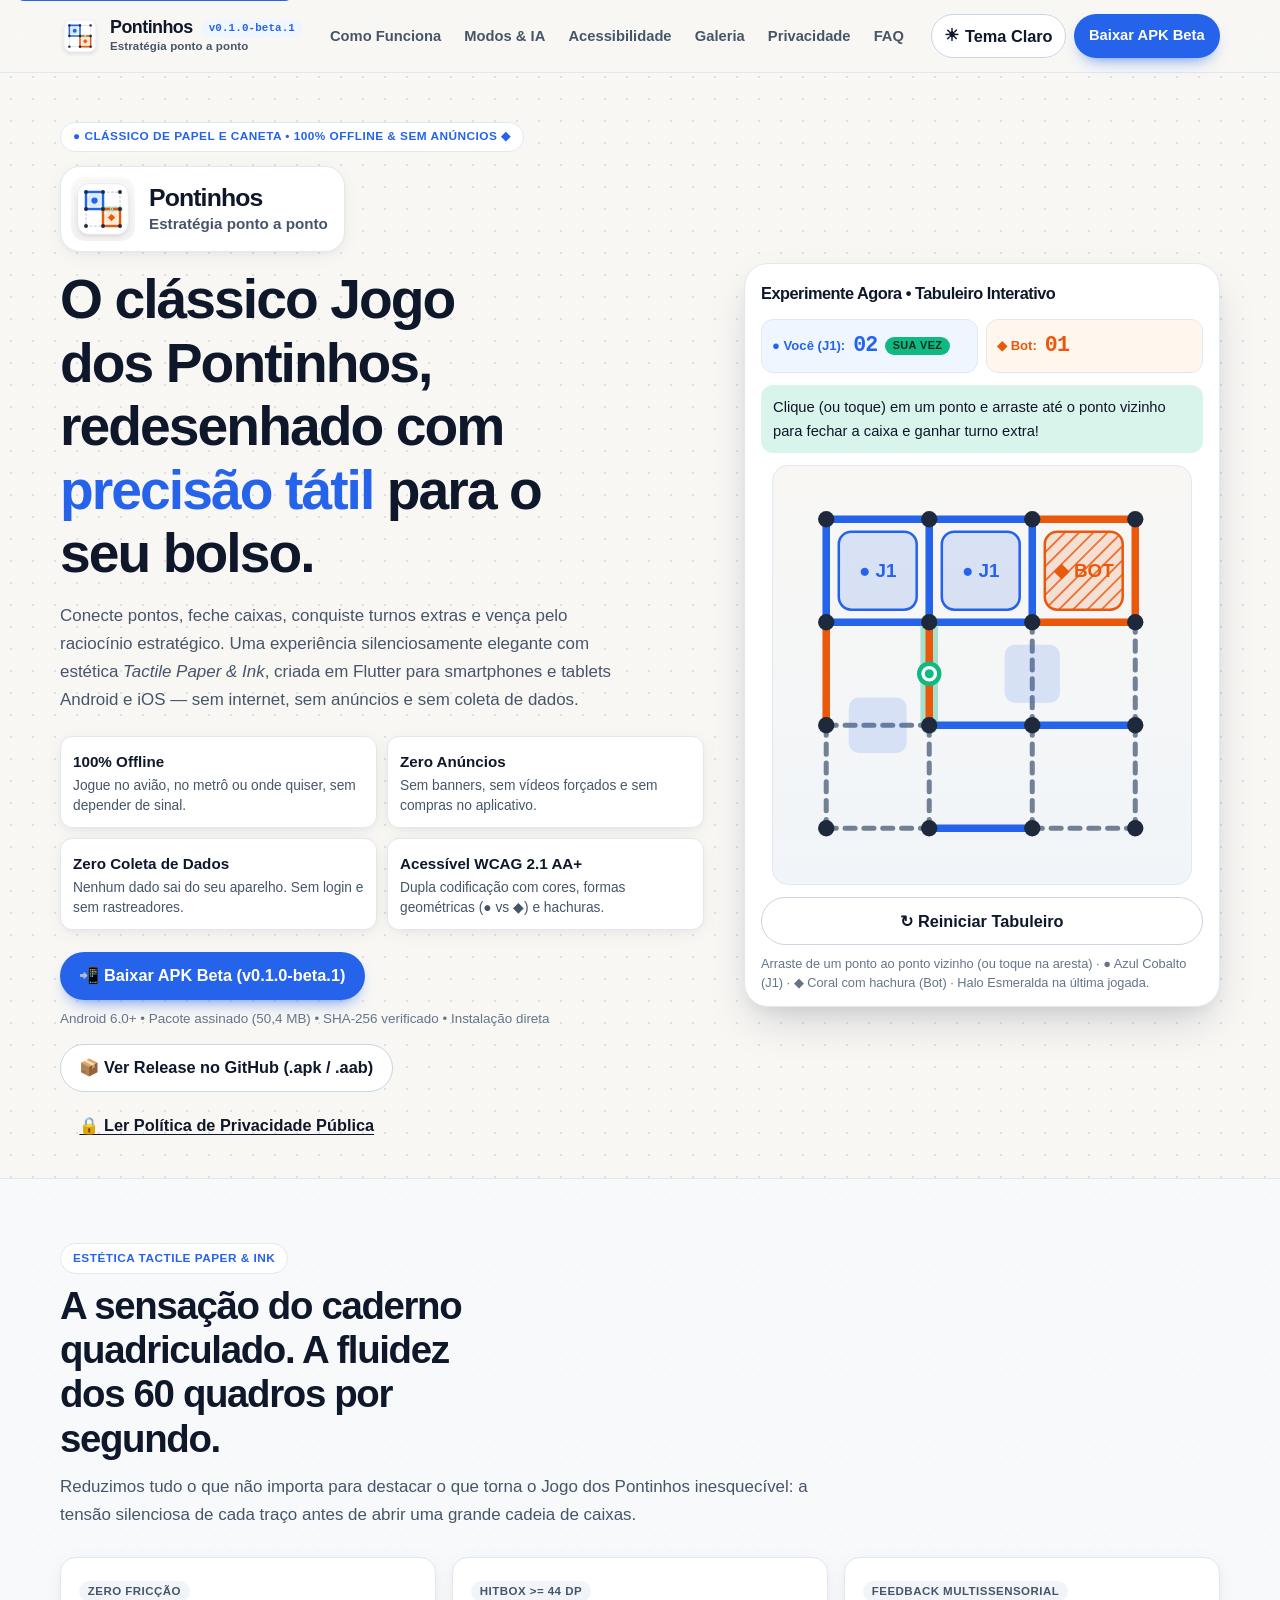
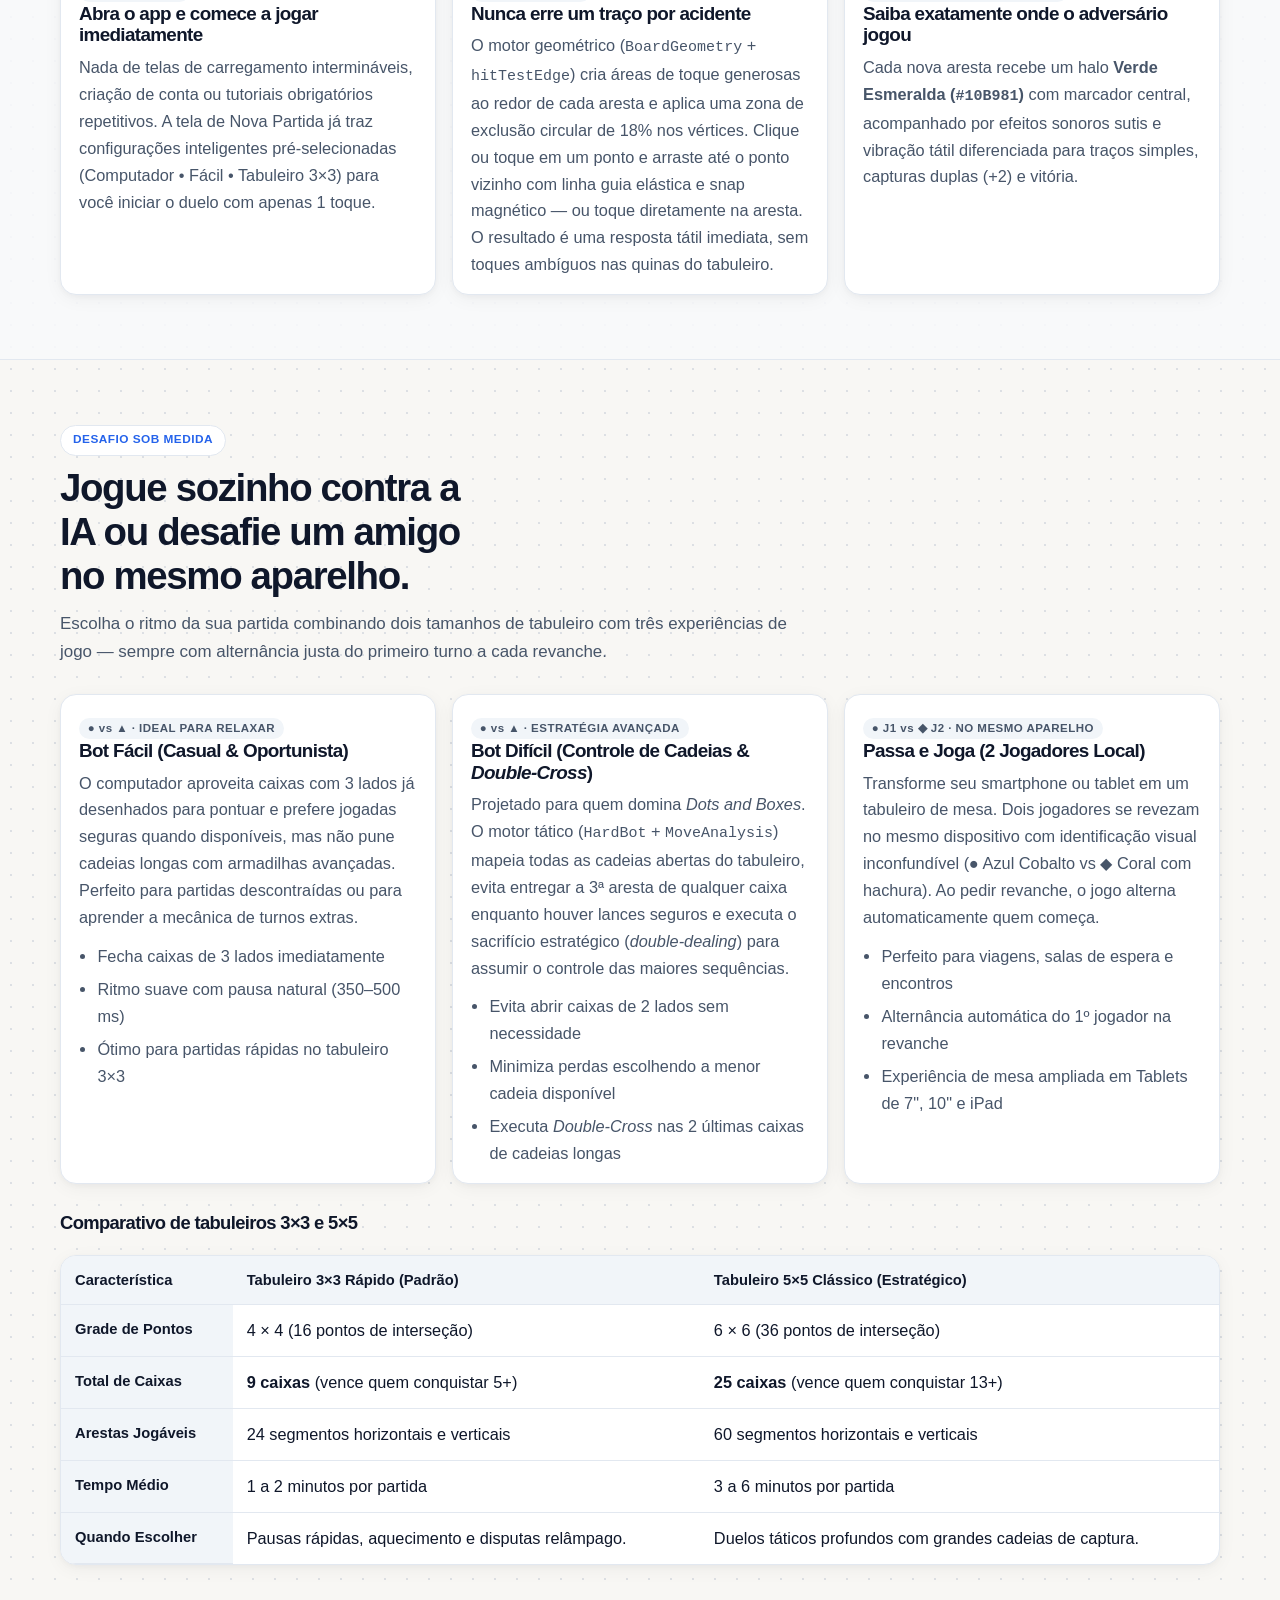
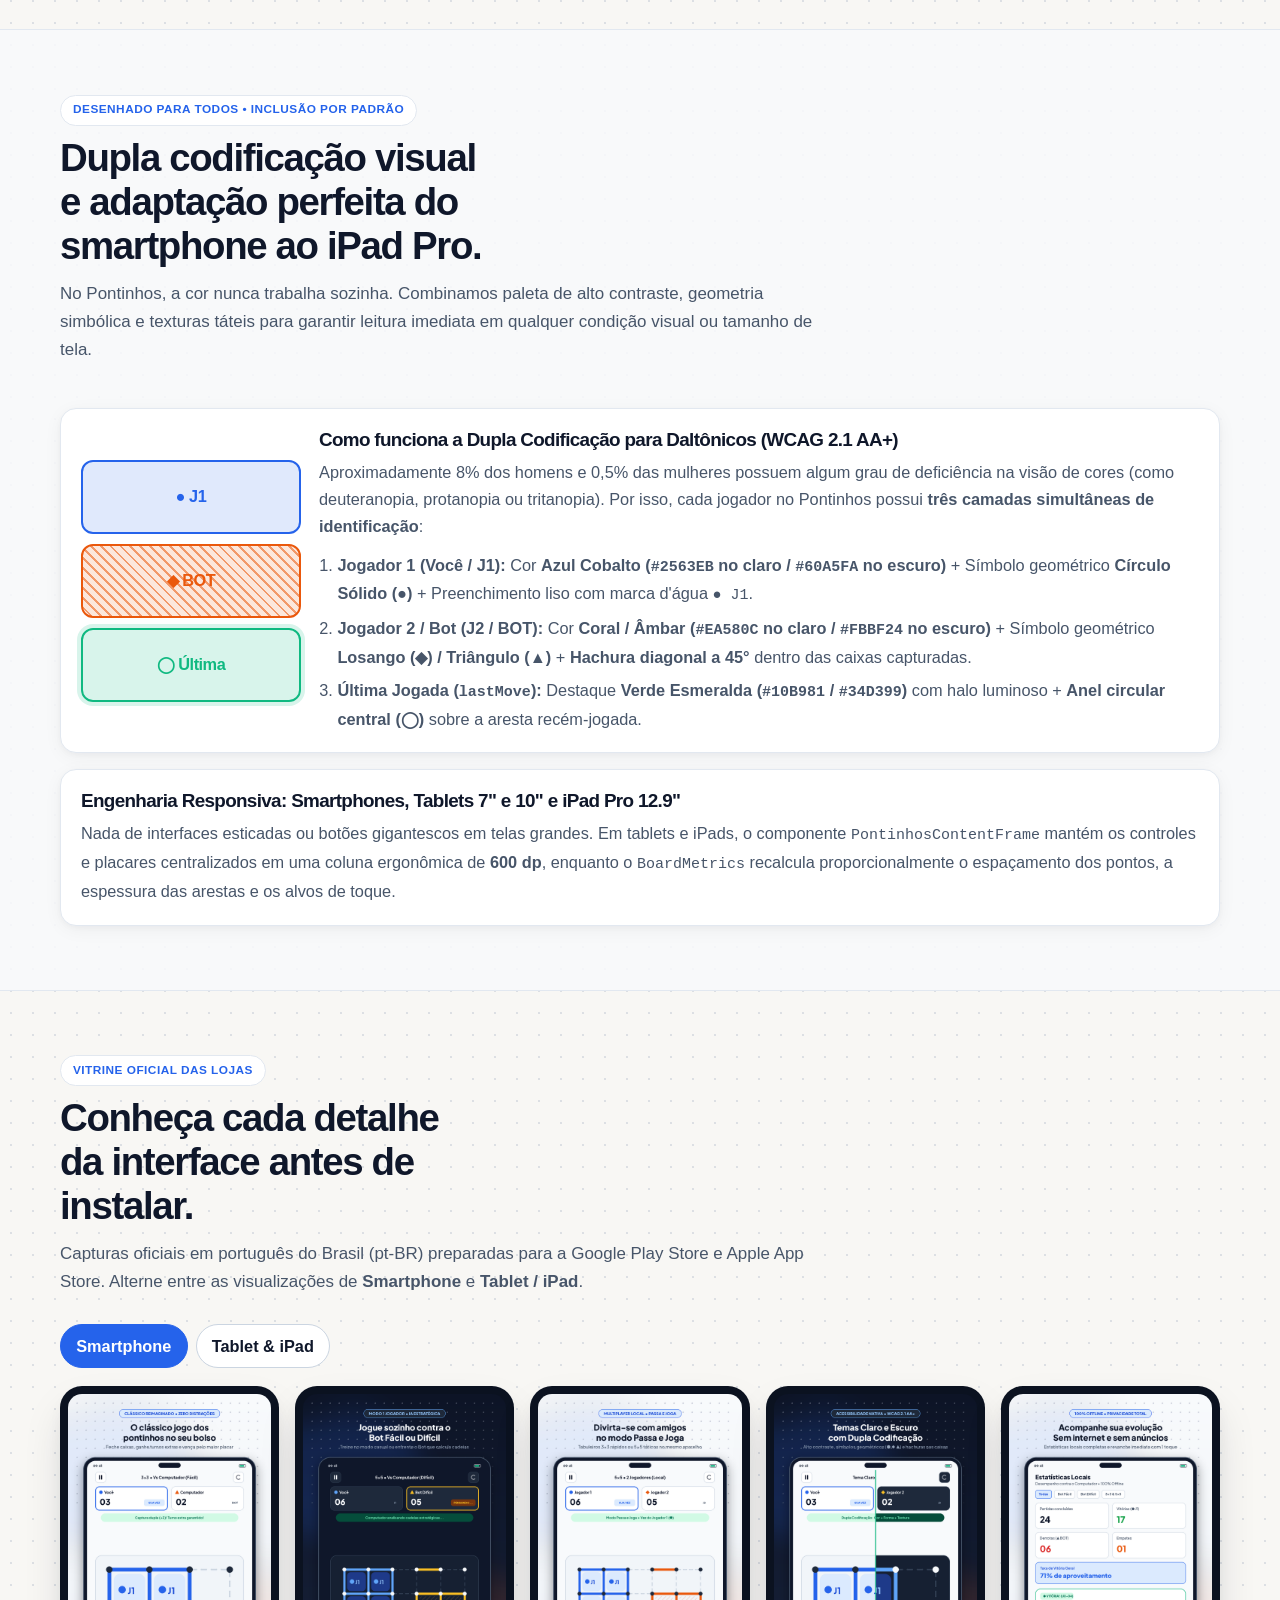
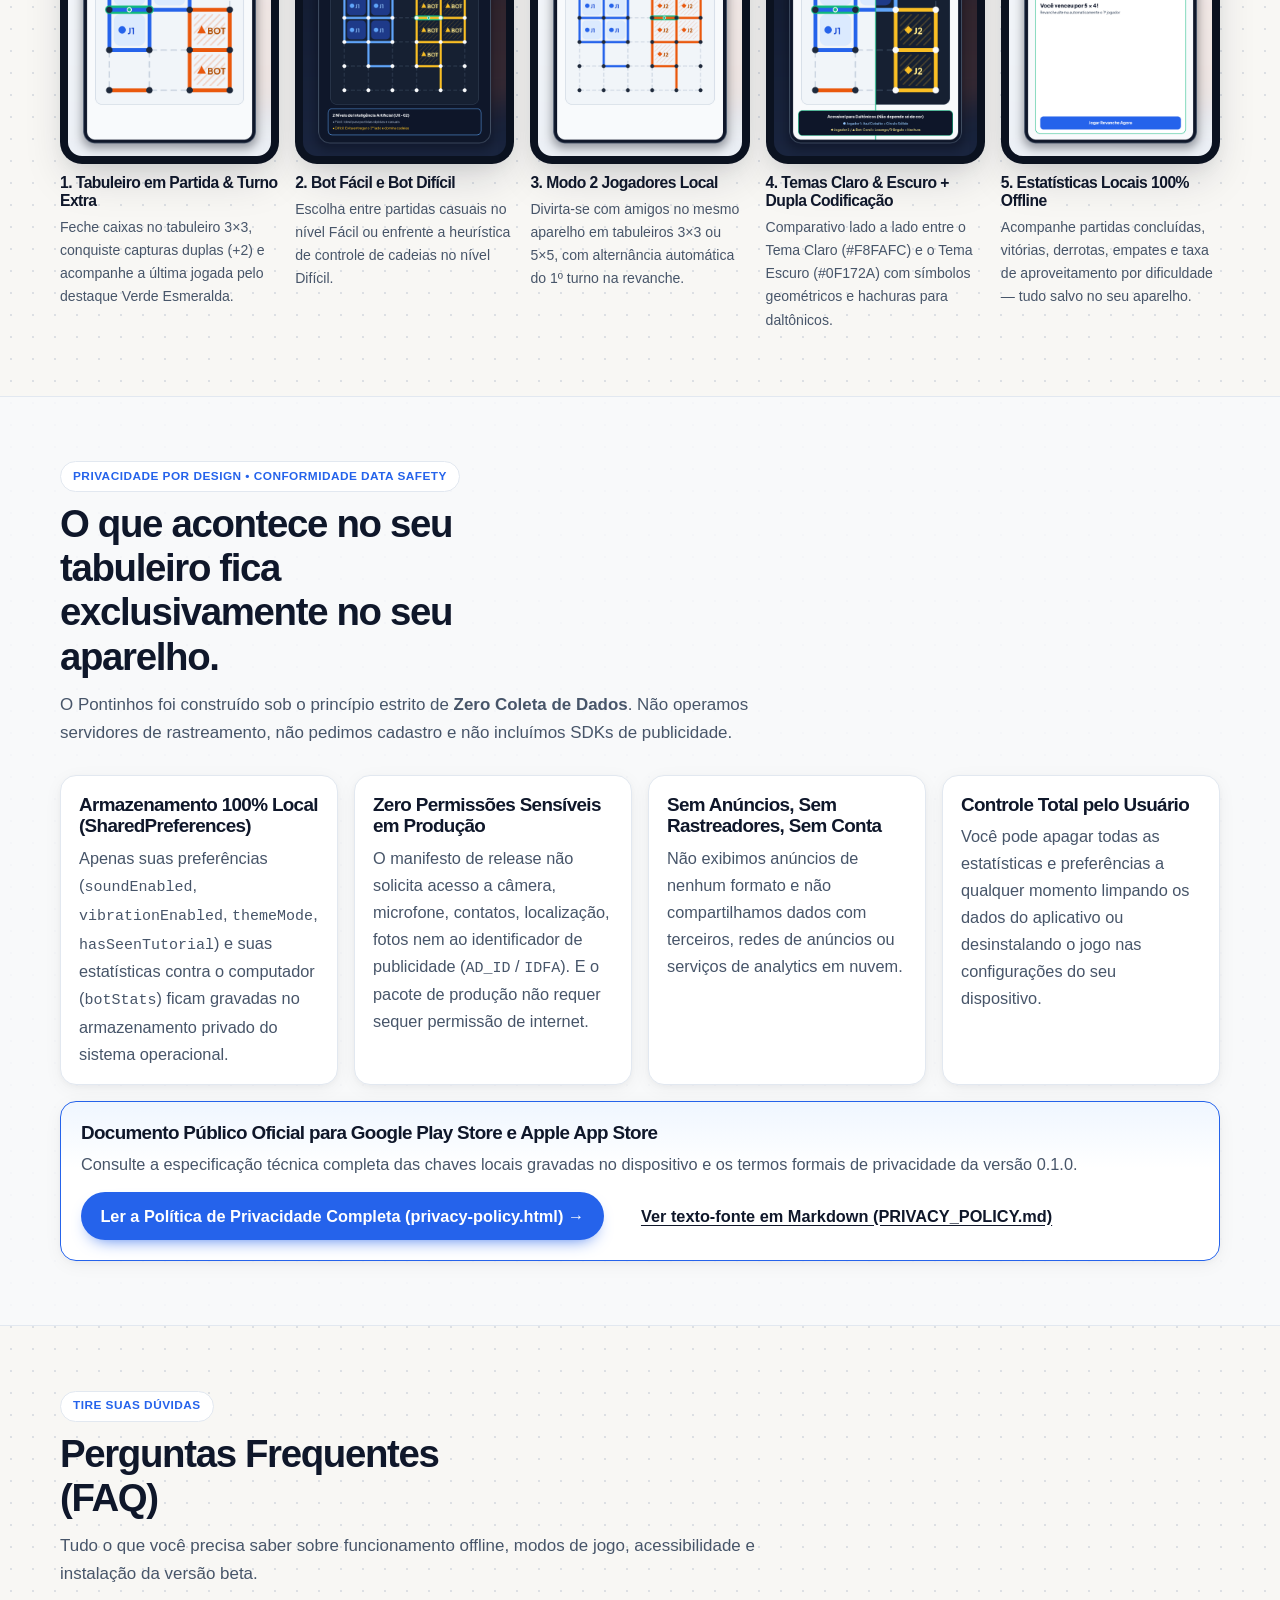
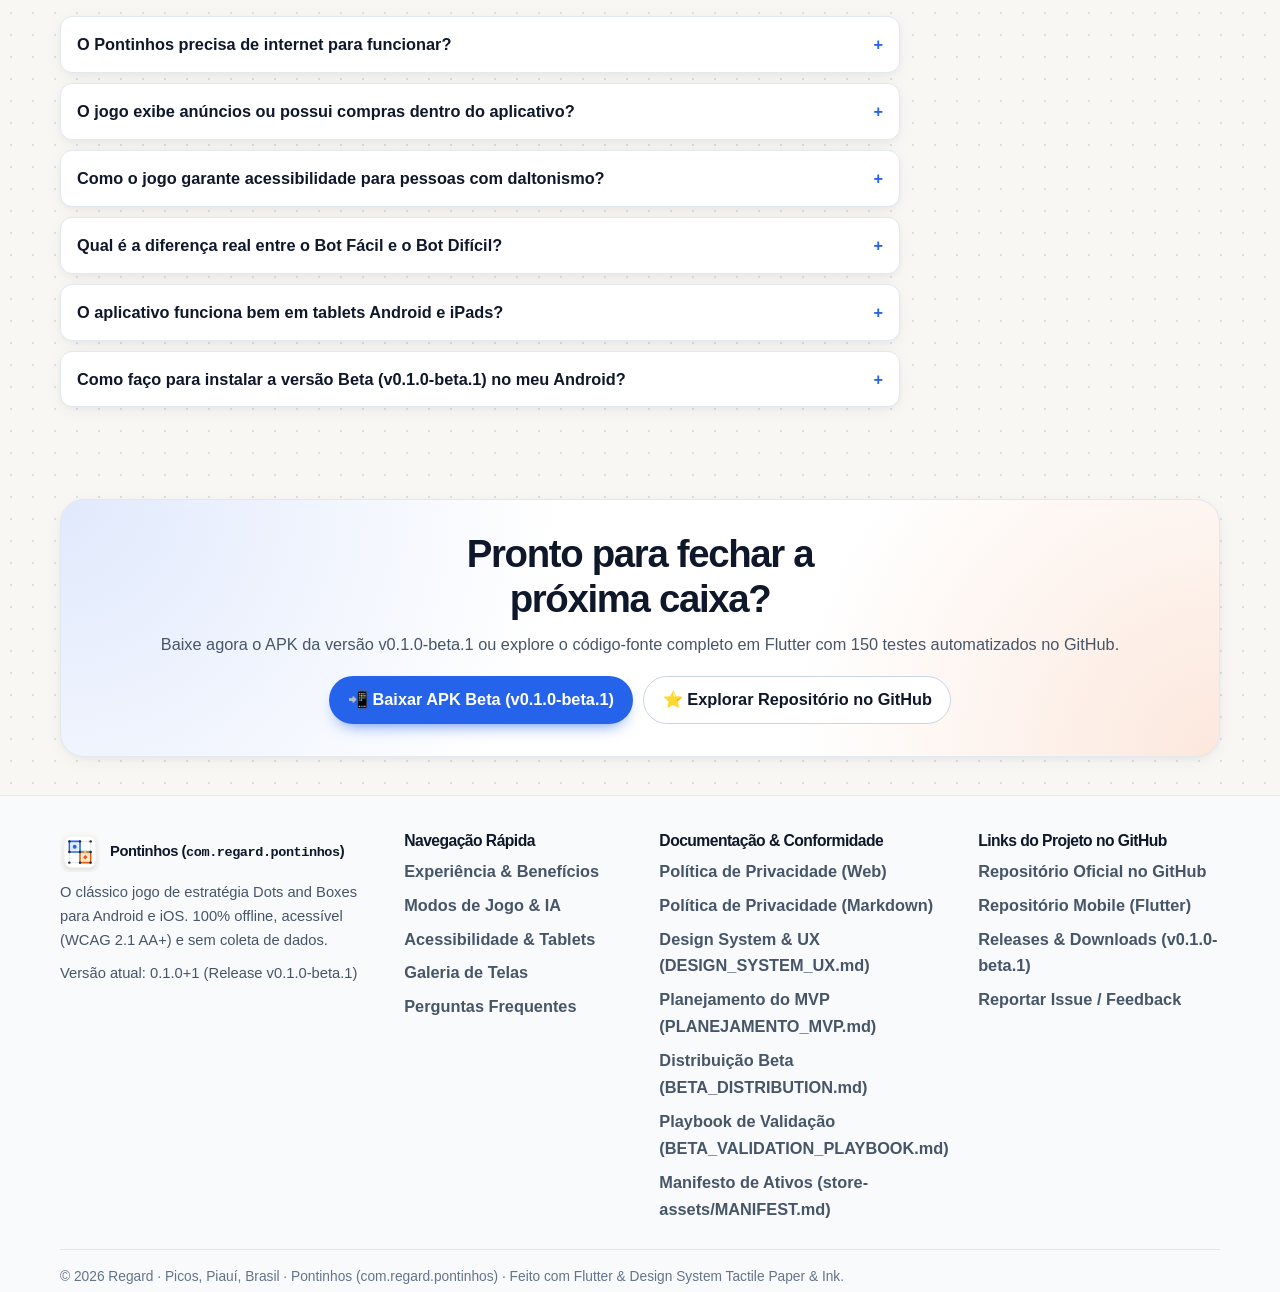
==== commit 8920be1c: "Adiciona arrastar de um ponto a outro no mini-tabuleiro da landing (PON-35). O gesto usa ponteiro co" ====
--- a/docs/index.html
+++ b/docs/index.html
@@ -176,11 +176,11 @@
               <span class="turn-badge" id="turn-bot" hidden>JOGANDO</span>
             </div>
           </div>
-          <p class="board-status" id="board-status" role="status" aria-live="polite">Toque em uma aresta tracejada com 3 lados prontos para fechar a caixa e ganhar turno extra!</p>
-          <p class="visually-hidden" id="board-help">Use Tab para chegar a uma aresta tracejada e Enter ou Espaço para jogar. A aresta destacada em azul fecha uma caixa imediatamente.</p>
+          <p class="board-status" id="board-status" role="status" aria-live="polite">Clique (ou toque) em um ponto e arraste até o ponto vizinho para fechar a caixa e ganhar turno extra!</p>
+          <p class="visually-hidden" id="board-help">Clique ou toque em um ponto e arraste até o ponto vizinho para traçar sua linha, ou use Tab até uma aresta tracejada e pressione Enter ou Espaço. A aresta destacada em azul fecha uma caixa imediatamente.</p>
           <div class="board-surface" id="board-mount"></div>
           <button type="button" class="btn btn-secondary board-reset" id="reset-board" aria-label="Reiniciar demonstração interativa do tabuleiro">↻ Reiniciar Tabuleiro</button>
-          <p class="board-legend">Dupla codificação ativa: ● Azul Cobalto (J1) · ◆ Coral com hachura (Bot) · Halo Esmeralda na última jogada.</p>
+          <p class="board-legend">Arraste de um ponto ao ponto vizinho (ou toque na aresta) · ● Azul Cobalto (J1) · ◆ Coral com hachura (Bot) · Halo Esmeralda na última jogada.</p>
         </div>
       </div>
     </section>
@@ -201,7 +201,7 @@
           <article class="card">
             <p class="seal">HITBOX &gt;= 44 DP</p>
             <h3>Nunca erre um traço por acidente</h3>
-            <p>O motor geométrico (<code>BoardGeometry</code> + <code>hitTestEdge</code>) cria áreas de toque generosas ao redor de cada aresta e aplica uma zona de exclusão circular de 18% nos vértices. O resultado é uma resposta tátil imediata, sem toques ambíguos nas quinas do tabuleiro.</p>
+            <p>O motor geométrico (<code>BoardGeometry</code> + <code>hitTestEdge</code>) cria áreas de toque generosas ao redor de cada aresta e aplica uma zona de exclusão circular de 18% nos vértices. Clique ou toque em um ponto e arraste até o ponto vizinho com linha guia elástica e snap magnético — ou toque diretamente na aresta. O resultado é uma resposta tátil imediata, sem toques ambíguos nas quinas do tabuleiro.</p>
           </article>
           <article class="card">
             <p class="seal">FEEDBACK MULTISSENSORIAL</p>
--- a/docs/landing.css
+++ b/docs/landing.css
@@ -659,7 +659,21 @@
   width: 100%;
   height: auto;
   display: block;
-  touch-action: manipulation;
+  touch-action: none;
+  user-select: none;
+  -webkit-user-select: none;
+}
+
+.dot-hit,
+.board-dot {
+  cursor: grab;
+}
+
+.board-surface svg.is-dragging,
+.board-surface svg.is-dragging .dot-hit,
+.board-surface svg.is-dragging .board-dot,
+.board-surface svg.is-dragging .edge-hit {
+  cursor: grabbing;
 }
 
 .edge-hit {
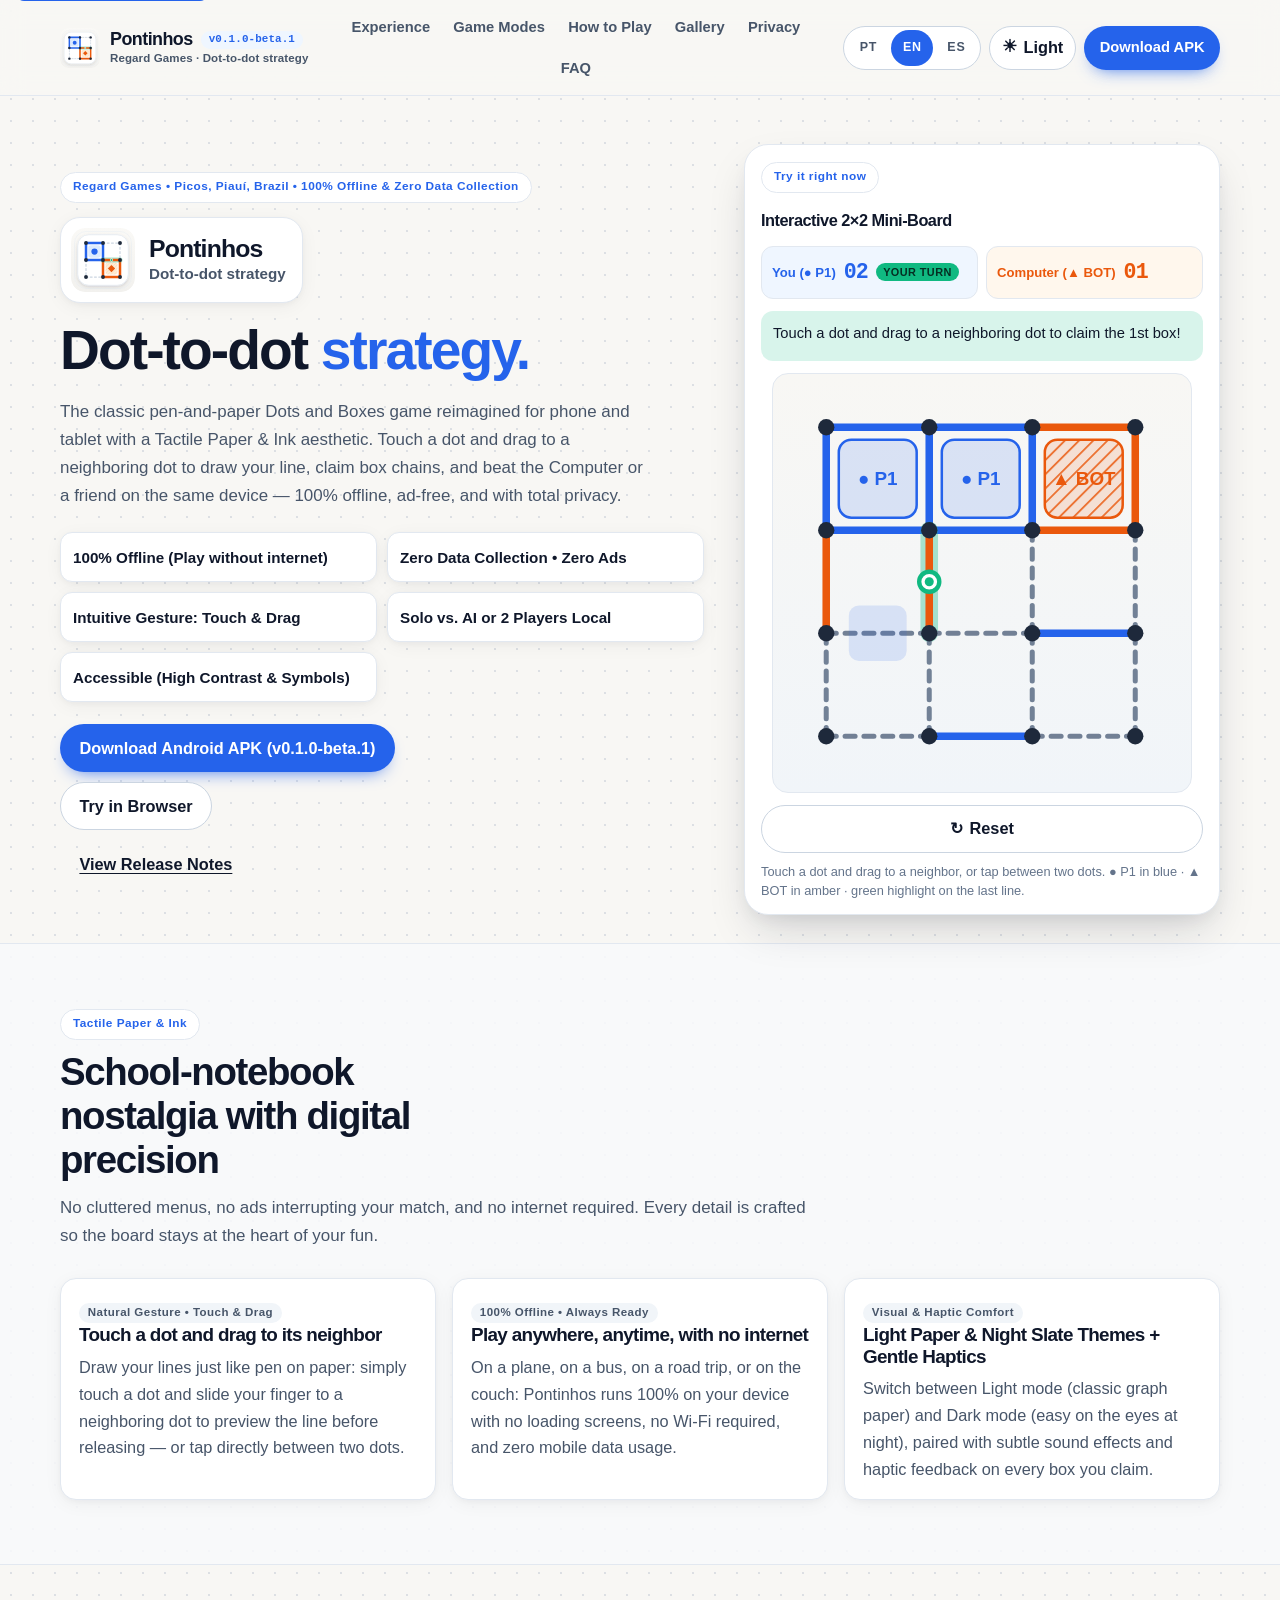
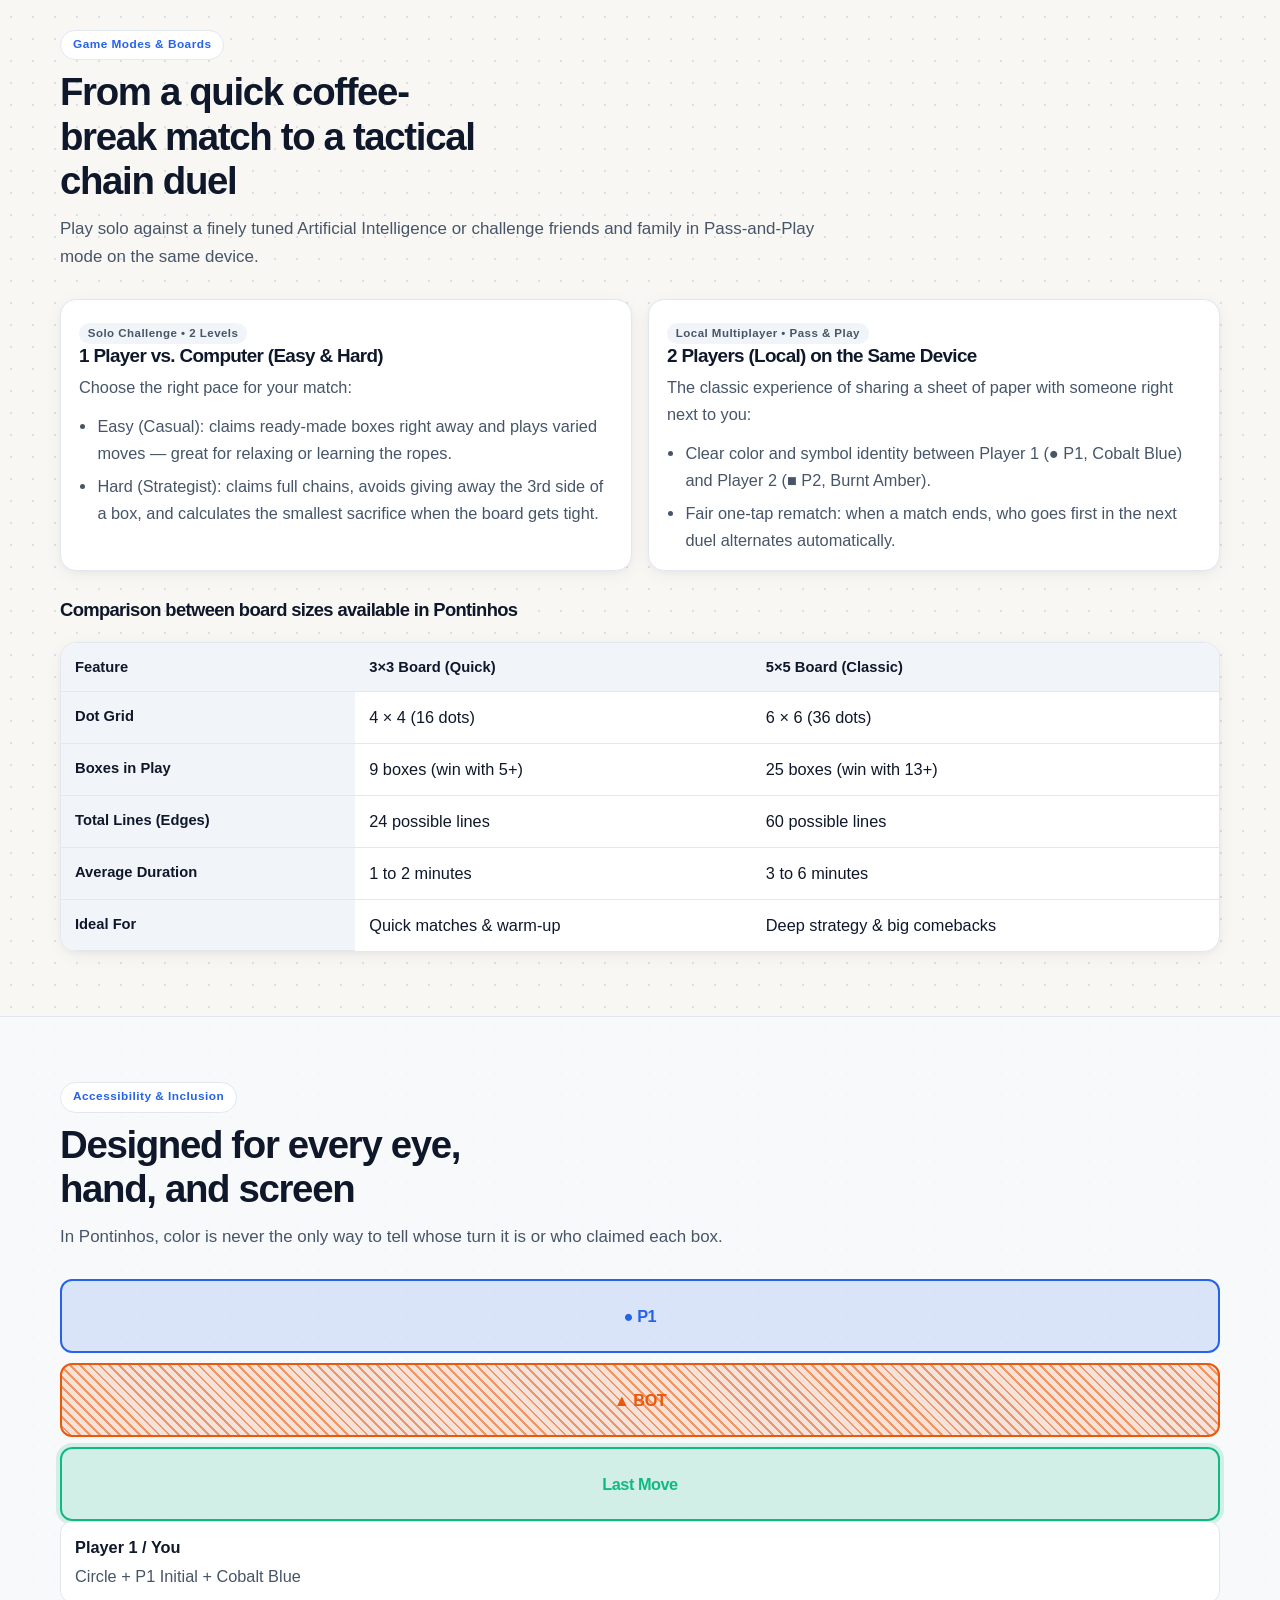
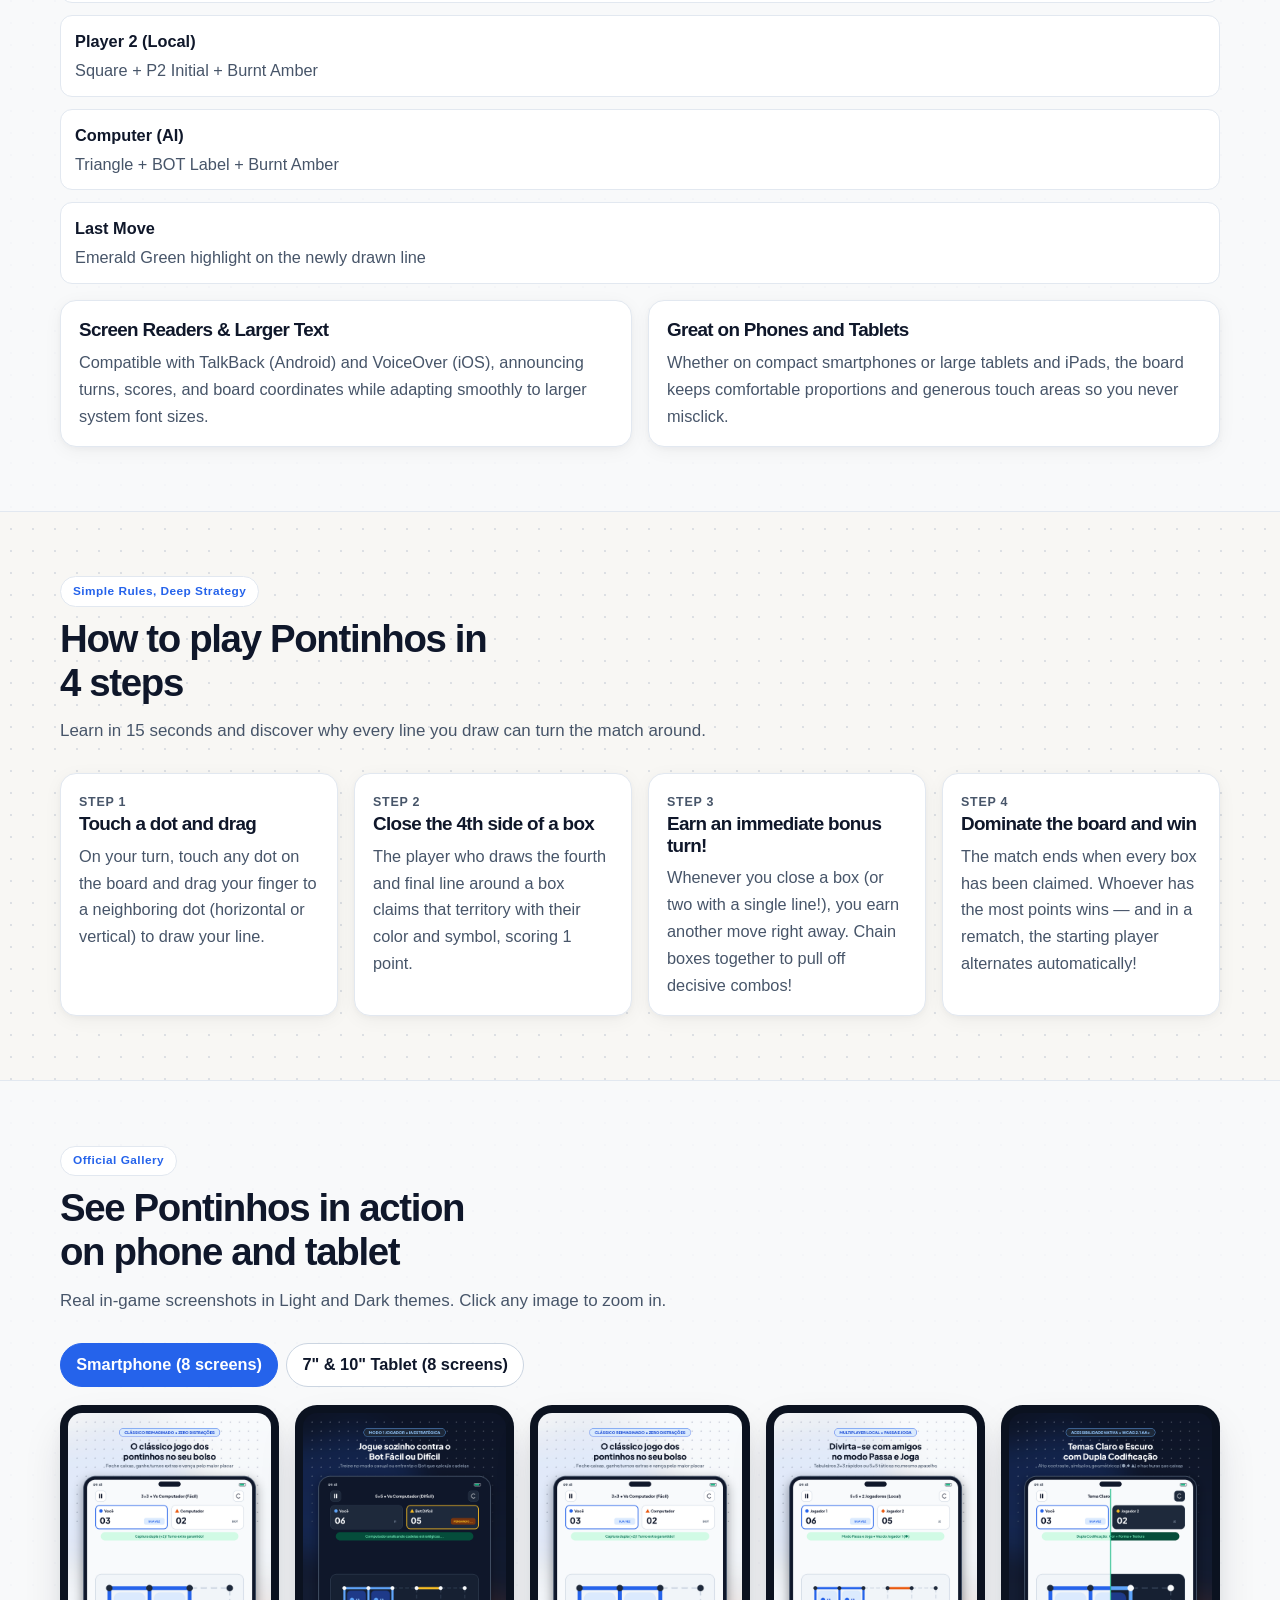
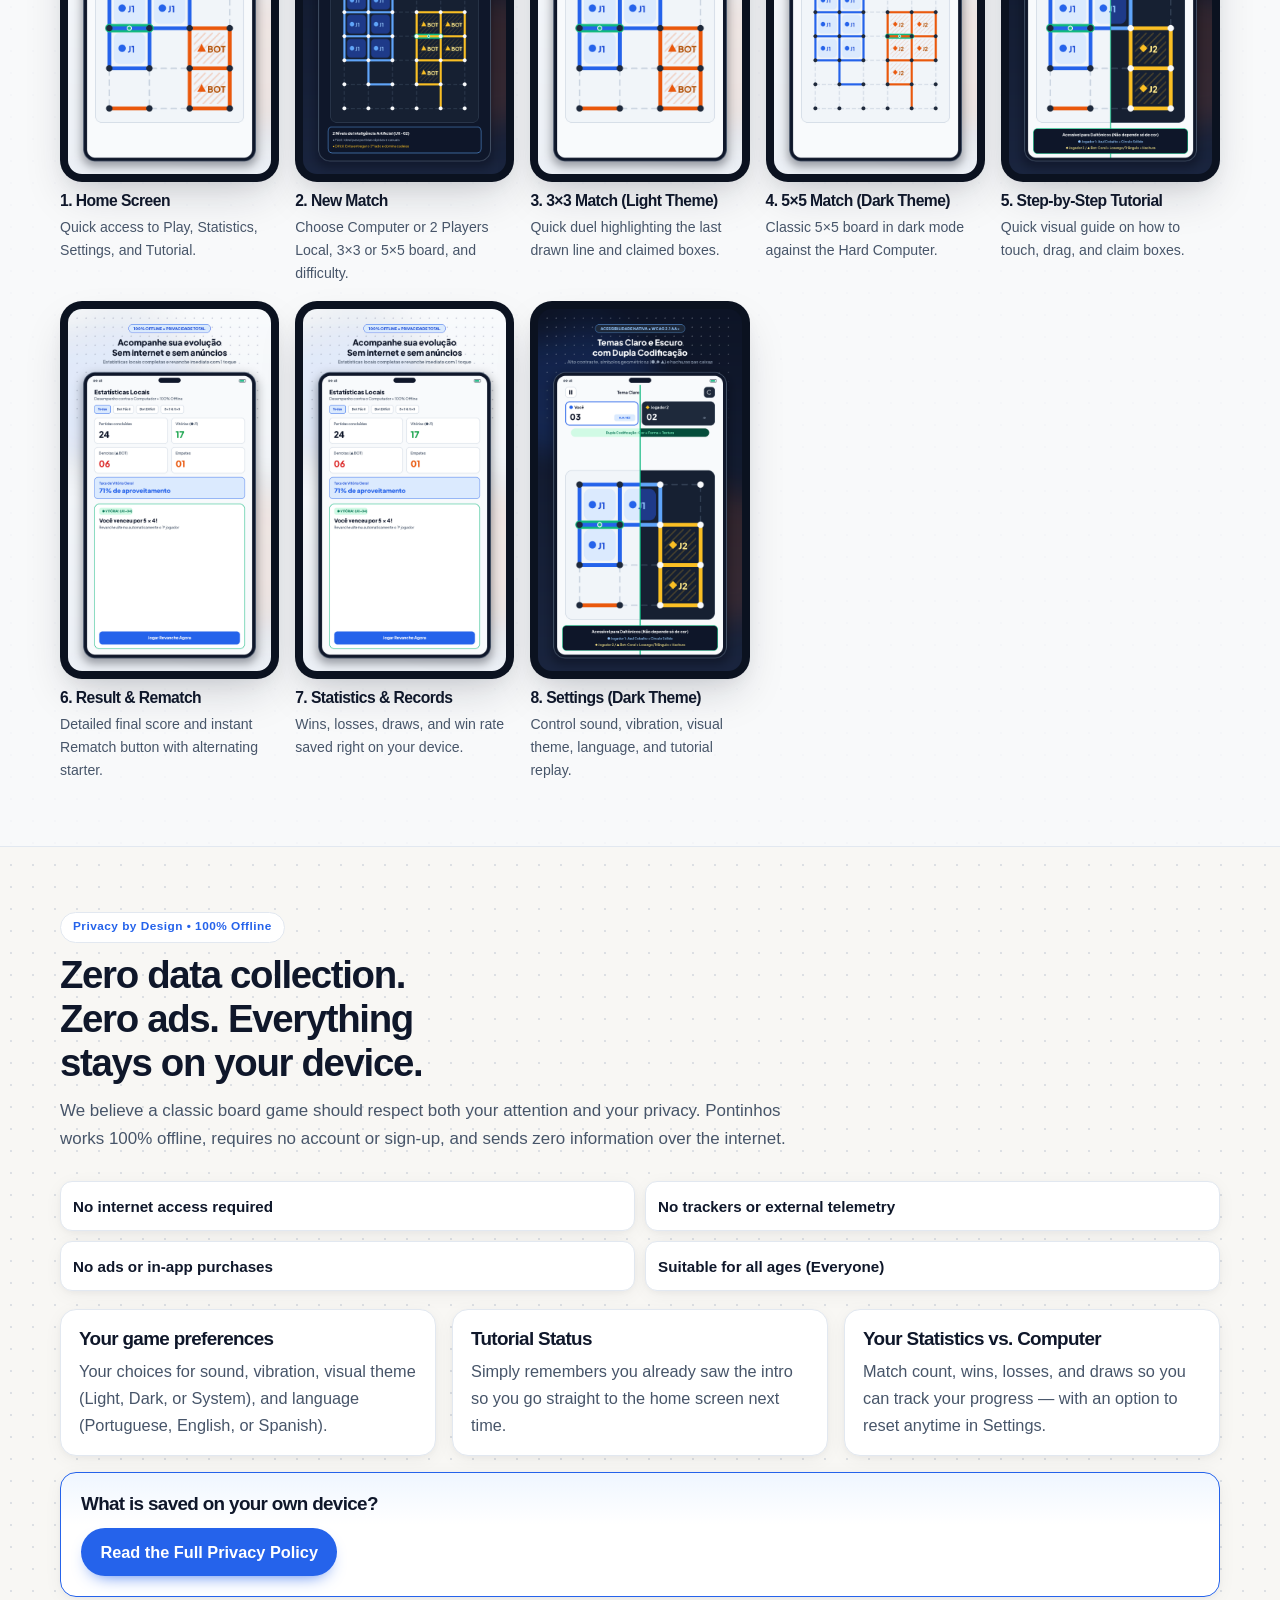
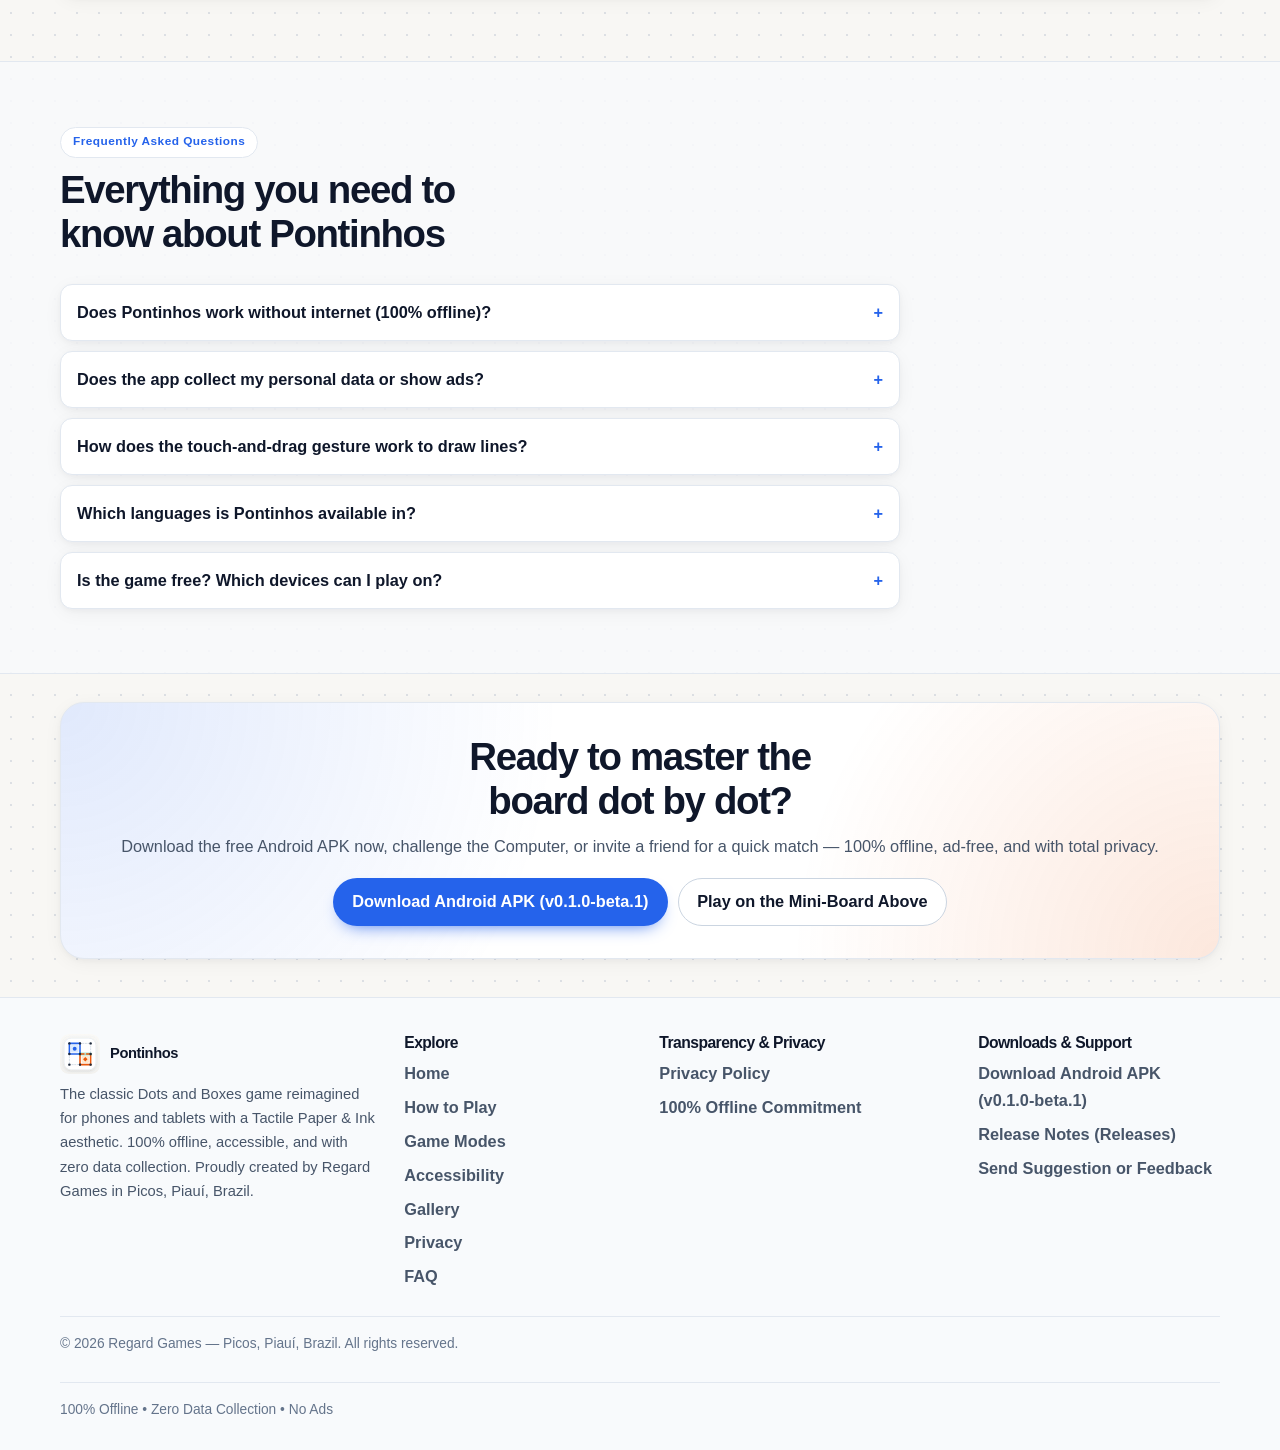
==== commit 8d4e2745: "Publica a vitrine promocional trilíngue do Pontinhos (PON-36 e PON-37). Remove o jargão técnico da b" ====
--- a/docs/index.html
+++ b/docs/index.html
@@ -3,8 +3,8 @@
 <head>
   <meta charset="utf-8">
   <meta name="viewport" content="width=device-width, initial-scale=1">
-  <title>Pontinhos — O Clássico Jogo dos Pontinhos (Dots and Boxes) para Android e iOS | 100% Offline</title>
-  <meta name="description" content="Jogue Pontinhos (Dots and Boxes) no Android e iOS. Estética Tactile Paper & Ink, modos vs Bot (Fácil e Difícil) e 2 Jogadores Local, acessibilidade WCAG 2.1 AA+ com dupla codificação, 100% offline, sem anúncios e zero coleta de dados.">
+  <title>Pontinhos — Estratégia ponto a ponto | 100% Offline e Privado | Regard Games</title>
+  <meta name="description" content="Jogue o clássico Jogo dos Pontinhos no celular ou tablet! Toque e arraste ponto a ponto, desafie o Computador ou jogue com amigos. 100% offline, sem anúncios e zero coleta de dados. Criado pela Regard Games em Picos, Piauí, Brasil.">
   <meta name="theme-color" content="#F8F7F4" media="(prefers-color-scheme: light)">
   <meta name="theme-color" content="#0F172A" media="(prefers-color-scheme: dark)">
   <link rel="icon" type="image/svg+xml" href="store-assets/logo-mark.svg">
@@ -17,46 +17,52 @@
 
   <meta property="og:type" content="website">
   <meta property="og:locale" content="pt_BR">
-  <meta property="og:site_name" content="Pontinhos — Regard">
-  <meta property="og:title" content="Pontinhos — O Clássico Jogo de Estratégia no Seu Bolso (100% Offline)">
-  <meta property="og:description" content="Feche caixas, ganhe turnos extras e vença pelo raciocínio estratégico. Modos vs Bot Fácil/Difícil e Passa e Joga (2P), acessível para daltônicos (WCAG AA+), sem anúncios e sem coleta de dados.">
+  <meta property="og:locale:alternate" content="en_US">
+  <meta property="og:locale:alternate" content="es_ES">
+  <meta property="og:site_name" content="Pontinhos — Regard Games">
+  <meta property="og:title" content="Pontinhos — Estratégia ponto a ponto (100% Offline e Privado)">
+  <meta property="og:description" content="Toque em um ponto e arraste até o vizinho para fechar quadrados! Jogue contra a IA ou com um amigo no mesmo aparelho — 100% offline, sem anúncios e zero coleta de dados.">
   <meta property="og:url" content="https://regardgames.github.io/pontinhos/">
-  <meta property="og:image" content="https://regardgames.github.io/pontinhos/store-assets/feature-graphic-1024x500.png">
+  <meta property="og:image" content="https://regardgames.github.io/pontinhos/assets/feature-graphic.png">
   <meta property="og:image:width" content="1024">
   <meta property="og:image:height" content="500">
-  <meta property="og:image:alt" content="Banner oficial do jogo Pontinhos mostrando o tabuleiro em ação com dupla codificação Azul Cobalto (●) e Coral (◆).">
+  <meta property="og:image:alt" content="Banner oficial do Pontinhos — Estratégia ponto a ponto">
 
   <meta name="twitter:card" content="summary_large_image">
-  <meta name="twitter:title" content="Pontinhos — Dots and Boxes 100% Offline para Android e iOS">
-  <meta name="twitter:description" content="O clássico de papel e caneta reinventado com estética Tactile Paper & Ink, IA estratégica, modo 2 jogadores local e zero anúncios.">
-  <meta name="twitter:image" content="https://regardgames.github.io/pontinhos/store-assets/feature-graphic-1024x500.png">
+  <meta name="twitter:title" content="Pontinhos — Estratégia ponto a ponto (100% Offline e Privado)">
+  <meta name="twitter:description" content="Toque em um ponto e arraste até o vizinho para fechar quadrados! Jogue contra a IA ou com um amigo no mesmo aparelho — 100% offline, sem anúncios e zero coleta de dados.">
+  <meta name="twitter:image" content="https://regardgames.github.io/pontinhos/assets/feature-graphic.png">
 
   <script type="application/ld+json">
   {
     "@context": "https://schema.org",
-    "@type": ["VideoGame", "MobileApplication"],
+    "@type": "VideoGame",
     "name": "Pontinhos",
-    "alternateName": "Jogo dos Pontinhos (Dots and Boxes)",
-    "identifier": "com.regard.pontinhos",
-    "softwareVersion": "0.1.0+1",
-    "operatingSystem": "Android, iOS",
-    "applicationCategory": "GameApplication",
-    "genre": ["Board Game", "Strategy Game", "Puzzle"],
-    "inLanguage": "pt-BR",
-    "isAccessibleForFree": true,
+    "alternateName": ["Jogo dos Pontinhos", "Dots and Boxes", "Puntos y Cajas", "Timbiriche"],
+    "description": "O clássico jogo de estratégia ponto a ponto para celular e tablet. Toque em um ponto e arraste até o ponto vizinho para fechar quadrados, desafie o Computador ou jogue com um amigo no mesmo aparelho — 100% offline, sem anúncios e com zero coleta de dados.",
+    "genre": ["Strategy", "Board Game", "Puzzle", "Casual"],
     "playMode": ["SinglePlayer", "MultiPlayer", "CoOp"],
     "numberOfPlayers": {
       "@type": "QuantitativeValue",
       "minValue": 1,
       "maxValue": 2
     },
-    "description": "O clássico Jogo dos Pontinhos (Dots and Boxes) para Android e iOS com estética Tactile Paper & Ink, modos contra o Computador (Fácil e Difícil) e 2 Jogadores Local, acessibilidade WCAG 2.1 AA+ com dupla codificação, 100% offline e sem coleta de dados.",
-    "image": "https://regardgames.github.io/pontinhos/store-assets/feature-graphic-1024x500.png",
+    "applicationCategory": "GameApplication",
+    "operatingSystem": "Android, iOS",
+    "inLanguage": ["pt-BR", "en", "es"],
+    "softwareVersion": "0.1.0",
     "url": "https://regardgames.github.io/pontinhos/",
     "downloadUrl": "https://github.com/regardgames/pontinhos/releases/download/v0.1.0-beta.1/pontinhos-v0.1.0-release.apk",
+    "installUrl": "https://github.com/regardgames/pontinhos/releases/tag/v0.1.0-beta.1",
+    "image": "https://regardgames.github.io/pontinhos/assets/feature-graphic.png",
+    "screenshot": [
+      "https://regardgames.github.io/pontinhos/assets/screenshots/phone/01_home_light.png",
+      "https://regardgames.github.io/pontinhos/assets/screenshots/phone/03_gameplay_3x3_light.png",
+      "https://regardgames.github.io/pontinhos/assets/screenshots/phone/04_gameplay_5x5_dark.png"
+    ],
     "author": {
       "@type": "Organization",
-      "name": "Regard",
+      "name": "Regard Games",
       "address": {
         "@type": "PostalAddress",
         "addressLocality": "Picos",
@@ -85,102 +91,96 @@
   </script>
 </head>
 <body>
-  <a class="skip-link" href="#conteudo-principal">Pular para o conteúdo principal</a>
-  <noscript class="noscript">Ative o JavaScript para jogar no tabuleiro interativo e alternar o tema. O restante da página permanece legível.</noscript>
+  <a class="skip-link" href="#conteudo-principal" data-i18n="nav.skipLink">Pular para o conteúdo principal</a>
+  <noscript class="noscript"><span data-i18n="nav.noscript">Ative o JavaScript para jogar no mini-tabuleiro, trocar o idioma e alternar o tema. O restante da página permanece legível.</span></noscript>
 
   <header class="site-header">
     <div class="header-bar container">
-      <a class="brand" href="#hero" aria-label="Pontinhos — Ir para o início">
-        <img class="brand-logo" src="store-assets/logo-mark.svg" width="40" height="40" alt="Logomarca oficial do jogo Pontinhos — grade 2x2 de caixas com dupla codificação Azul Cobalto (●) e Coral (◆)">
+      <a class="brand" href="#inicio">
+        <img class="brand-logo" src="store-assets/logo-mark.svg" width="40" height="40" alt="Logomarca oficial do jogo Pontinhos" data-i18n-alt="nav.logoAlt">
         <span class="brand-copy">
           <span class="brand-title-row">
             <span class="brand-name">Pontinhos</span>
             <span class="version-badge">v0.1.0-beta.1</span>
           </span>
-          <span class="brand-tagline">Estratégia ponto a ponto</span>
+          <span class="brand-tagline"><span data-i18n="nav.brandSubtitle">Regard Games</span> · <span data-i18n="nav.brandTagline">Estratégia ponto a ponto</span></span>
         </span>
       </a>
-      <button type="button" class="nav-toggle" aria-expanded="false" aria-controls="site-nav" aria-label="Abrir menu de navegação">
+      <button type="button" class="nav-toggle" aria-expanded="false" aria-controls="site-nav" data-i18n-aria="nav.menuOpen" aria-label="Abrir menu de navegação">
         <span class="nav-toggle-bars" aria-hidden="true"></span>
-        <span>Menu</span>
+        <span data-i18n="nav.menuLabel">Menu</span>
       </button>
-      <nav id="site-nav" class="site-nav" aria-label="Navegação principal">
-        <a href="#experiencia">Como Funciona</a>
-        <a href="#modos-de-jogo">Modos &amp; IA</a>
-        <a href="#acessibilidade">Acessibilidade</a>
-        <a href="#galeria">Galeria</a>
-        <a href="#privacidade">Privacidade</a>
-        <a href="#faq">FAQ</a>
+      <nav id="site-nav" class="site-nav" data-i18n-aria="nav.mainAria" aria-label="Navegação principal">
+        <a href="#experiencia" data-i18n="nav.experience">A Experiência</a>
+        <a href="#modos-de-jogo" data-i18n="nav.modes">Modos de Jogo</a>
+        <a href="#como-jogar" data-i18n="nav.howToPlay">Como Jogar</a>
+        <a href="#galeria" data-i18n="nav.gallery">Galeria</a>
+        <a href="#privacidade" data-i18n="nav.privacy">Privacidade</a>
+        <a href="#faq" data-i18n="nav.faq">FAQ</a>
       </nav>
       <div class="header-actions">
-        <button type="button" id="theme-toggle" class="theme-toggle" aria-label="Alternar entre tema claro e tema escuro" aria-pressed="false">
+        <div class="lang-switch" role="group" data-i18n-aria="nav.langGroupAria" aria-label="Selecionar idioma da página">
+          <button type="button" data-lang="pt-BR" aria-pressed="true">PT</button>
+          <button type="button" data-lang="en" aria-pressed="false">EN</button>
+          <button type="button" data-lang="es" aria-pressed="false">ES</button>
+        </div>
+        <button type="button" id="theme-toggle" class="theme-toggle" data-i18n-aria="nav.themeToggleAria" aria-label="Alternar entre tema claro e escuro" aria-pressed="false">
           <span class="theme-icon" aria-hidden="true">☀</span>
-          <span class="theme-label">Tema Claro</span>
+          <span class="theme-label" data-i18n="nav.themeLight">Claro</span>
         </button>
-        <a class="btn btn-primary btn-compact" href="https://github.com/regardgames/pontinhos/releases/download/v0.1.0-beta.1/pontinhos-v0.1.0-release.apk">Baixar APK Beta</a>
+        <a class="btn btn-primary btn-compact" href="https://github.com/regardgames/pontinhos/releases/download/v0.1.0-beta.1/pontinhos-v0.1.0-release.apk" data-i18n="nav.downloadCta">Baixar APK</a>
       </div>
     </div>
   </header>
 
   <main id="conteudo-principal">
-    <section id="hero" class="hero-section" aria-labelledby="hero-titulo">
+    <section id="inicio" class="hero-section" aria-labelledby="hero-titulo">
       <div class="container hero-grid">
         <div class="hero-copy">
-          <p class="eyebrow">● CLÁSSICO DE PAPEL E CANETA • 100% OFFLINE &amp; SEM ANÚNCIOS ◆</p>
+          <p class="eyebrow" data-i18n="hero.eyebrow">Regard Games • Picos, Piauí, Brasil • 100% Offline &amp; Zero Coleta de Dados</p>
           <div class="hero-brand-lockup">
-            <img class="brand-logo" src="store-assets/logo-mark.svg" width="64" height="64" alt="Logomarca oficial do jogo Pontinhos — grade 2x2 de caixas com dupla codificação Azul Cobalto (●) e Coral (◆)">
+            <img class="brand-logo" src="store-assets/logo-mark.svg" width="64" height="64" alt="Logomarca oficial do jogo Pontinhos" data-i18n-alt="nav.logoAlt">
             <div class="hero-brand-copy">
               <p class="hero-brand-name">Pontinhos</p>
-              <p class="hero-brand-tagline">Estratégia ponto a ponto</p>
+              <p class="hero-brand-tagline" data-i18n="nav.brandTagline">Estratégia ponto a ponto</p>
             </div>
           </div>
-          <h1 id="hero-titulo">O clássico Jogo dos Pontinhos, redesenhado com <span class="hero-accent">precisão tátil</span> para o seu bolso.</h1>
-          <p class="hero-lead">Conecte pontos, feche caixas, conquiste turnos extras e vença pelo raciocínio estratégico. Uma experiência silenciosamente elegante com estética <em>Tactile Paper &amp; Ink</em>, criada em Flutter para smartphones e tablets Android e iOS — sem internet, sem anúncios e sem coleta de dados.</p>
-          <ul class="trust-pills" aria-label="Garantias do aplicativo">
-            <li>
-              <strong>100% Offline</strong>
-              <span>Jogue no avião, no metrô ou onde quiser, sem depender de sinal.</span>
-            </li>
-            <li>
-              <strong>Zero Anúncios</strong>
-              <span>Sem banners, sem vídeos forçados e sem compras no aplicativo.</span>
-            </li>
-            <li>
-              <strong>Zero Coleta de Dados</strong>
-              <span>Nenhum dado sai do seu aparelho. Sem login e sem rastreadores.</span>
-            </li>
-            <li>
-              <strong>Acessível WCAG 2.1 AA+</strong>
-              <span>Dupla codificação com cores, formas geométricas (● vs ◆) e hachuras.</span>
-            </li>
+          <h1 id="hero-titulo"><span data-i18n="hero.titleLine1">Estratégia</span> <span class="hero-accent" data-i18n="hero.titleAccent">ponto a ponto.</span></h1>
+          <p class="hero-lead" data-i18n="hero.lead">O clássico Jogo dos Pontinhos de papel e caneta reinventado para celular e tablet com estética Tactile Paper &amp; Ink. Toque em um ponto e arraste até o ponto vizinho para traçar sua linha, feche quadrados em cadeia e vença o Computador ou um amigo no mesmo aparelho — 100% offline, sem anúncios e com privacidade absoluta.</p>
+          <ul class="trust-pills" aria-label="Destaques">
+            <li><strong data-i18n="hero.badgeOffline">100% Offline (Jogue sem internet)</strong></li>
+            <li><strong data-i18n="hero.badgePrivacy">Zero Coleta de Dados • Zero Anúncios</strong></li>
+            <li><strong data-i18n="hero.badgeDrag">Gesto Intuitivo: Toque e Arraste</strong></li>
+            <li><strong data-i18n="hero.badgeModes">Solo vs. IA ou 2 Jogadores Local</strong></li>
+            <li><strong data-i18n="hero.badgeWcag">Acessível (Alto Contraste &amp; Símbolos)</strong></li>
           </ul>
           <div class="hero-actions">
-            <a class="btn btn-primary" href="https://github.com/regardgames/pontinhos/releases/download/v0.1.0-beta.1/pontinhos-v0.1.0-release.apk">📲 Baixar APK Beta (v0.1.0-beta.1)</a>
-            <p class="microcopy">Android 6.0+ • Pacote assinado (50,4 MB) • SHA-256 verificado • Instalação direta</p>
-            <a class="btn btn-secondary" href="https://github.com/regardgames/pontinhos/releases/tag/v0.1.0-beta.1">📦 Ver Release no GitHub (.apk / .aab)</a>
-            <a class="btn btn-text" href="privacy-policy.html">🔒 Ler Política de Privacidade Pública</a>
-          </div>
-        </div>
-
-        <div id="interactive-board-demo" class="board-card">
-          <p class="board-widget-title" id="board-widget-title">Experimente Agora • Tabuleiro Interativo</p>
-          <div class="scoreboard" aria-label="Placar da demonstração">
+            <a class="btn btn-primary" href="https://github.com/regardgames/pontinhos/releases/download/v0.1.0-beta.1/pontinhos-v0.1.0-release.apk" data-i18n="hero.ctaDownload">Baixar APK Android (v0.1.0-beta.1)</a>
+            <a class="btn btn-secondary" href="#tabuleiro-interativo" data-i18n="hero.ctaPlayDemo">Experimentar no Navegador</a>
+            <a class="btn btn-text" href="https://github.com/regardgames/pontinhos/releases/tag/v0.1.0-beta.1" data-i18n="hero.ctaReleaseNotes">Ver Notas da Versão</a>
+          </div>
+        </div>
+
+        <div id="tabuleiro-interativo" class="board-card">
+          <p class="eyebrow" data-i18n="demo.kicker">Experimente agora</p>
+          <p class="board-widget-title" id="board-widget-title" data-i18n="demo.title">Mini-Tabuleiro 2×2 Interativo</p>
+          <div class="scoreboard">
             <div class="score score-p1">
-              <span class="score-label">● Você (J1):</span>
+              <span class="score-label" data-i18n="demo.youLabel">Você (● J1)</span>
               <strong class="score-value" id="score-p1">02</strong>
-              <span class="turn-badge" id="turn-p1">SUA VEZ</span>
+              <span class="turn-badge" id="turn-p1" data-i18n="demo.badgeYou">SUA VEZ</span>
             </div>
             <div class="score score-bot">
-              <span class="score-label">◆ Bot:</span>
+              <span class="score-label" data-i18n="demo.botLabel">Computador (▲ BOT)</span>
               <strong class="score-value" id="score-bot">01</strong>
-              <span class="turn-badge" id="turn-bot" hidden>JOGANDO</span>
+              <span class="turn-badge" id="turn-bot" data-i18n="demo.badgeBot" hidden>VEZ DO BOT</span>
             </div>
           </div>
-          <p class="board-status" id="board-status" role="status" aria-live="polite">Clique (ou toque) em um ponto e arraste até o ponto vizinho para fechar a caixa e ganhar turno extra!</p>
-          <p class="visually-hidden" id="board-help">Clique ou toque em um ponto e arraste até o ponto vizinho para traçar sua linha, ou use Tab até uma aresta tracejada e pressione Enter ou Espaço. A aresta destacada em azul fecha uma caixa imediatamente.</p>
+          <p class="board-status" id="board-status" role="status" aria-live="polite" data-i18n="demo.msgInitial">Toque em um ponto e arraste até o ponto vizinho para fechar a 1ª caixa!</p>
+          <p class="visually-hidden" id="board-help" data-i18n="demo.help">Use Tab para chegar a uma linha tracejada e Enter ou Espaço para jogar. Você também pode tocar em um ponto e arrastar até o ponto vizinho.</p>
           <div class="board-surface" id="board-mount"></div>
-          <button type="button" class="btn btn-secondary board-reset" id="reset-board" aria-label="Reiniciar demonstração interativa do tabuleiro">↻ Reiniciar Tabuleiro</button>
-          <p class="board-legend">Arraste de um ponto ao ponto vizinho (ou toque na aresta) · ● Azul Cobalto (J1) · ◆ Coral com hachura (Bot) · Halo Esmeralda na última jogada.</p>
+          <button type="button" class="btn btn-secondary board-reset" id="reset-board" data-i18n-aria="demo.resetAria" aria-label="Reiniciar demonstração do mini-tabuleiro"><span aria-hidden="true">↻ </span><span data-i18n="demo.resetBtn">Reiniciar</span></button>
+          <p class="board-legend" data-i18n="demo.legend">Toque em um ponto e arraste até o vizinho, ou toque entre dois pontos. ● J1 em azul · ▲ BOT em âmbar · destaque verde na última linha.</p>
         </div>
       </div>
     </section>
@@ -188,25 +188,25 @@
     <section id="experiencia" class="band band-alt" aria-labelledby="experiencia-titulo">
       <div class="container">
         <div class="section-heading">
-          <p class="eyebrow">ESTÉTICA TACTILE PAPER &amp; INK</p>
-          <h2 id="experiencia-titulo">A sensação do caderno quadriculado. A fluidez dos 60 quadros por segundo.</h2>
-          <p class="section-lead">Reduzimos tudo o que não importa para destacar o que torna o Jogo dos Pontinhos inesquecível: a tensão silenciosa de cada traço antes de abrir uma grande cadeia de caixas.</p>
+          <p class="eyebrow" data-i18n="exp.kicker">Tactile Paper &amp; Ink</p>
+          <h2 id="experiencia-titulo" data-i18n="exp.title">A nostalgia do caderno escolar com precisão digital</h2>
+          <p class="section-lead" data-i18n="exp.subtitle">Sem menus confusos, sem propagandas interrompendo sua partida e sem precisar de internet. Cada detalhe foi desenhado para que o tabuleiro seja o centro da sua diversão.</p>
         </div>
         <div class="cards-3">
           <article class="card">
-            <p class="seal">ZERO FRICÇÃO</p>
-            <h3>Abra o app e comece a jogar imediatamente</h3>
-            <p>Nada de telas de carregamento intermináveis, criação de conta ou tutoriais obrigatórios repetitivos. A tela de Nova Partida já traz configurações inteligentes pré-selecionadas (<span class="tabular">Computador • Fácil • Tabuleiro 3×3</span>) para você iniciar o duelo com apenas 1 toque.</p>
-          </article>
-          <article class="card">
-            <p class="seal">HITBOX &gt;= 44 DP</p>
-            <h3>Nunca erre um traço por acidente</h3>
-            <p>O motor geométrico (<code>BoardGeometry</code> + <code>hitTestEdge</code>) cria áreas de toque generosas ao redor de cada aresta e aplica uma zona de exclusão circular de 18% nos vértices. Clique ou toque em um ponto e arraste até o ponto vizinho com linha guia elástica e snap magnético — ou toque diretamente na aresta. O resultado é uma resposta tátil imediata, sem toques ambíguos nas quinas do tabuleiro.</p>
-          </article>
-          <article class="card">
-            <p class="seal">FEEDBACK MULTISSENSORIAL</p>
-            <h3>Saiba exatamente onde o adversário jogou</h3>
-            <p>Cada nova aresta recebe um halo <strong>Verde Esmeralda (<code>#10B981</code>)</strong> com marcador central, acompanhado por efeitos sonoros sutis e vibração tátil diferenciada para traços simples, capturas duplas (<span class="tabular">+2</span>) e vitória.</p>
+            <p class="seal" data-i18n="exp.card1Badge">Gesto Natural • Toque e Arraste</p>
+            <h3 data-i18n="exp.card1Title">Toque em um ponto e arraste até o vizinho</h3>
+            <p data-i18n="exp.card1Body">Desenhe suas linhas como se estivesse com a caneta no papel: basta tocar em um ponto e deslizar o dedo até o ponto vizinho para visualizar o traço antes de soltar — ou tocar direto entre dois pontos.</p>
+          </article>
+          <article class="card">
+            <p class="seal" data-i18n="exp.card2Badge">100% Offline • Sempre Pronto</p>
+            <h3 data-i18n="exp.card2Title">Jogue onde e quando quiser, sem internet</h3>
+            <p data-i18n="exp.card2Body">No avião, no ônibus, na estrada ou no sofá: o Pontinhos roda 100% no seu aparelho, sem telas de carregamento, sem depender de sinal Wi-Fi e sem consumir seu pacote de dados.</p>
+          </article>
+          <article class="card">
+            <p class="seal" data-i18n="exp.card3Badge">Conforto Visual &amp; Tátil</p>
+            <h3 data-i18n="exp.card3Title">Temas Papel Claro e Lousa Noturna + Vibração Suave</h3>
+            <p data-i18n="exp.card3Body">Alterne entre o tema Claro (papel quadriculado clássico) e o tema Escuro (confortável para jogar à noite), acompanhados de efeitos sonoros sutis e resposta tátil a cada quadrado conquistado.</p>
           </article>
         </div>
       </div>
@@ -215,79 +215,67 @@
     <section id="modos-de-jogo" class="band" aria-labelledby="modos-titulo">
       <div class="container">
         <div class="section-heading">
-          <p class="eyebrow">DESAFIO SOB MEDIDA</p>
-          <h2 id="modos-titulo">Jogue sozinho contra a IA ou desafie um amigo no mesmo aparelho.</h2>
-          <p class="section-lead">Escolha o ritmo da sua partida combinando dois tamanhos de tabuleiro com três experiências de jogo — sempre com alternância justa do primeiro turno a cada revanche.</p>
-        </div>
-        <div class="cards-3">
-          <article class="card">
-            <p class="mode-badge">● vs ▲ · IDEAL PARA RELAXAR</p>
-            <h3>Bot Fácil (Casual &amp; Oportunista)</h3>
-            <p>O computador aproveita caixas com 3 lados já desenhados para pontuar e prefere jogadas seguras quando disponíveis, mas não pune cadeias longas com armadilhas avançadas. Perfeito para partidas descontraídas ou para aprender a mecânica de turnos extras.</p>
+          <p class="eyebrow" data-i18n="modes.kicker">Modos de Jogo &amp; Tabuleiros</p>
+          <h2 id="modos-titulo" data-i18n="modes.title">Da partida rápida no café ao duelo estratégico de cadeias</h2>
+          <p class="section-lead" data-i18n="modes.subtitle">Jogue sozinho contra uma Inteligência Artificial calibrada sob medida ou desafie amigos e família no modo Passa e Joga no mesmo aparelho.</p>
+        </div>
+        <div class="cards-2">
+          <article class="card">
+            <p class="mode-badge" data-i18n="modes.botBadge">Desafio Solo • 2 Níveis</p>
+            <h3 data-i18n="modes.botTitle">1 Jogador vs. Computador (Fácil e Difícil)</h3>
+            <p data-i18n="modes.botIntro">Escolha o ritmo ideal para o seu momento:</p>
             <ul>
-              <li>Fecha caixas de 3 lados imediatamente</li>
-              <li>Ritmo suave com pausa natural (<span class="tabular">350–500 ms</span>)</li>
-              <li>Ótimo para partidas rápidas no tabuleiro <span class="tabular">3×3</span></li>
+              <li data-i18n="modes.botEasy">Fácil (Casual): aproveita quadrados prontos de imediato e faz jogadas variadas — perfeito para relaxar ou aprender a dinâmica do tabuleiro.</li>
+              <li data-i18n="modes.botHard">Difícil (Estrategista): fecha cadeias completas, evita entregar o 3º lado de um quadrado e calcula o menor sacrifício quando o tabuleiro exige precisão.</li>
             </ul>
           </article>
           <article class="card">
-            <p class="mode-badge">● vs ▲ · ESTRATÉGIA AVANÇADA</p>
-            <h3>Bot Difícil (Controle de Cadeias &amp; <em>Double-Cross</em>)</h3>
-            <p>Projetado para quem domina <em>Dots and Boxes</em>. O motor tático (<code>HardBot</code> + <code>MoveAnalysis</code>) mapeia todas as cadeias abertas do tabuleiro, evita entregar a 3ª aresta de qualquer caixa enquanto houver lances seguros e executa o sacrifício estratégico (<em>double-dealing</em>) para assumir o controle das maiores sequências.</p>
+            <p class="mode-badge" data-i18n="modes.localBadge">Multiplayer Local • Pass &amp; Play</p>
+            <h3 data-i18n="modes.localTitle">2 Jogadores (Local) no Mesmo Aparelho</h3>
+            <p data-i18n="modes.localIntro">A experiência clássica de dividir a folha de caderno com quem está ao seu lado:</p>
             <ul>
-              <li>Evita abrir caixas de 2 lados sem necessidade</li>
-              <li>Minimiza perdas escolhendo a menor cadeia disponível</li>
-              <li>Executa <em>Double-Cross</em> nas 2 últimas caixas de cadeias longas</li>
+              <li data-i18n="modes.localItem1">Identidade visual e simbólica clara entre Jogador 1 (● J1, Azul Cobalto) e Jogador 2 (■ J2, Âmbar Queimado).</li>
+              <li data-i18n="modes.localItem2">Revanche justa com um toque: ao terminar a partida, quem começa o próximo duelo alterna automaticamente.</li>
             </ul>
           </article>
-          <article class="card">
-            <p class="mode-badge">● J1 vs ◆ J2 · NO MESMO APARELHO</p>
-            <h3>Passa e Joga (2 Jogadores Local)</h3>
-            <p>Transforme seu smartphone ou tablet em um tabuleiro de mesa. Dois jogadores se revezam no mesmo dispositivo com identificação visual inconfundível (● Azul Cobalto vs ◆ Coral com hachura). Ao pedir revanche, o jogo alterna automaticamente quem começa.</p>
-            <ul>
-              <li>Perfeito para viagens, salas de espera e encontros</li>
-              <li>Alternância automática do 1º jogador na revanche</li>
-              <li>Experiência de mesa ampliada em Tablets de 7", 10" e iPad</li>
-            </ul>
-          </article>
-        </div>
-
-        <h3 class="subsection-title">Comparativo de tabuleiros 3×3 e 5×5</h3>
+        </div>
+
+        <h3 class="subsection-title" data-i18n="modes.tableCaption">Comparação entre os tamanhos de tabuleiro disponíveis no Pontinhos</h3>
         <div class="table-scroll">
           <table>
-            <caption class="visually-hidden">Comparativo entre o tabuleiro 3×3 rápido e o tabuleiro 5×5 clássico.</caption>
+            <caption class="visually-hidden" data-i18n="modes.tableCaption">Comparação entre os tamanhos de tabuleiro disponíveis no Pontinhos</caption>
             <thead>
               <tr>
-                <th scope="col">Característica</th>
-                <th scope="col">Tabuleiro 3×3 Rápido (Padrão)</th>
-                <th scope="col">Tabuleiro 5×5 Clássico (Estratégico)</th>
+                <th scope="col" data-i18n="modes.thFeature">Característica</th>
+                <th scope="col" data-i18n="modes.th3x3">Tabuleiro 3×3 (Rápido)</th>
+                <th scope="col" data-i18n="modes.th5x5">Tabuleiro 5×5 (Clássico)</th>
               </tr>
             </thead>
             <tbody>
               <tr>
-                <th scope="row">Grade de Pontos</th>
-                <td>4 × 4 (16 pontos de interseção)</td>
-                <td>6 × 6 (36 pontos de interseção)</td>
+                <th scope="row" data-i18n="modes.rowGridLabel">Grade de Pontos</th>
+                <td data-i18n="modes.rowGrid3x3">4 × 4 (16 pontos)</td>
+                <td data-i18n="modes.rowGrid5x5">6 × 6 (36 pontos)</td>
               </tr>
               <tr>
-                <th scope="row">Total de Caixas</th>
-                <td><strong>9 caixas</strong> (vence quem conquistar 5+)</td>
-                <td><strong>25 caixas</strong> (vence quem conquistar 13+)</td>
+                <th scope="row" data-i18n="modes.rowBoxesLabel">Quadrados Disputados</th>
+                <td data-i18n="modes.rowBoxes3x3">9 quadrados (vence com 5+)</td>
+                <td data-i18n="modes.rowBoxes5x5">25 quadrados (vence com 13+)</td>
               </tr>
               <tr>
-                <th scope="row">Arestas Jogáveis</th>
-                <td>24 segmentos horizontais e verticais</td>
-                <td>60 segmentos horizontais e verticais</td>
+                <th scope="row" data-i18n="modes.rowEdgesLabel">Total de Traços (Linhas)</th>
+                <td data-i18n="modes.rowEdges3x3">24 linhas possíveis</td>
+                <td data-i18n="modes.rowEdges5x5">60 linhas possíveis</td>
               </tr>
               <tr>
-                <th scope="row">Tempo Médio</th>
-                <td>1 a 2 minutos por partida</td>
-                <td>3 a 6 minutos por partida</td>
+                <th scope="row" data-i18n="modes.rowTimeLabel">Duração Média</th>
+                <td data-i18n="modes.rowTime3x3">1 a 2 minutos</td>
+                <td data-i18n="modes.rowTime5x5">3 a 6 minutos</td>
               </tr>
               <tr>
-                <th scope="row">Quando Escolher</th>
-                <td>Pausas rápidas, aquecimento e disputas relâmpago.</td>
-                <td>Duelos táticos profundos com grandes cadeias de captura.</td>
+                <th scope="row" data-i18n="modes.rowProfileLabel">Perfil Ideal</th>
+                <td data-i18n="modes.rowProfile3x3">Partidas ágeis e aquecimento</td>
+                <td data-i18n="modes.rowProfile5x5">Estratégia profunda e grandes viradas</td>
               </tr>
             </tbody>
           </table>
@@ -296,213 +284,169 @@
     </section>
 
     <section id="acessibilidade" class="band band-alt" aria-labelledby="acessibilidade-titulo">
-      <div class="container stack-panels">
-        <div class="section-heading">
-          <p class="eyebrow">DESENHADO PARA TODOS • INCLUSÃO POR PADRÃO</p>
-          <h2 id="acessibilidade-titulo">Dupla codificação visual e adaptação perfeita do smartphone ao iPad Pro.</h2>
-          <p class="section-lead">No Pontinhos, a cor nunca trabalha sozinha. Combinamos paleta de alto contraste, geometria simbólica e texturas táteis para garantir leitura imediata em qualquer condição visual ou tamanho de tela.</p>
-        </div>
-
-        <div class="panel-block encoding-panel">
-          <div class="encoding-layout">
-            <div class="swatch-row" aria-hidden="true">
-              <div class="swatch swatch-p1">● J1</div>
-              <div class="swatch swatch-bot">◆ BOT</div>
-              <div class="swatch swatch-last">◯ Última</div>
-            </div>
-            <div>
-              <h3>Como funciona a Dupla Codificação para Daltônicos (WCAG 2.1 AA+)</h3>
-              <p>Aproximadamente 8% dos homens e 0,5% das mulheres possuem algum grau de deficiência na visão de cores (como deuteranopia, protanopia ou tritanopia). Por isso, cada jogador no Pontinhos possui <strong>três camadas simultâneas de identificação</strong>:</p>
-              <ol>
-                <li><strong>Jogador 1 (Você / J1):</strong> Cor <strong>Azul Cobalto (<code>#2563EB</code> no claro / <code>#60A5FA</code> no escuro)</strong> + Símbolo geométrico <strong>Círculo Sólido (●)</strong> + Preenchimento liso com marca d'água <code>● J1</code>.</li>
-                <li><strong>Jogador 2 / Bot (J2 / BOT):</strong> Cor <strong>Coral / Âmbar (<code>#EA580C</code> no claro / <code>#FBBF24</code> no escuro)</strong> + Símbolo geométrico <strong>Losango (◆) / Triângulo (▲)</strong> + <strong>Hachura diagonal a 45°</strong> dentro das caixas capturadas.</li>
-                <li><strong>Última Jogada (<code>lastMove</code>):</strong> Destaque <strong>Verde Esmeralda (<code>#10B981</code> / <code>#34D399</code>)</strong> com halo luminoso + <strong>Anel circular central (◯)</strong> sobre a aresta recém-jogada.</li>
-              </ol>
-            </div>
-          </div>
-        </div>
-
-        <div class="panel-block responsive-panel">
-          <h3>Engenharia Responsiva: Smartphones, Tablets 7" e 10" e iPad Pro 12.9"</h3>
-          <p>Nada de interfaces esticadas ou botões gigantescos em telas grandes. Em tablets e iPads, o componente <code>PontinhosContentFrame</code> mantém os controles e placares centralizados em uma coluna ergonômica de <strong><span class="tabular">600 dp</span></strong>, enquanto o <code>BoardMetrics</code> recalcula proporcionalmente o espaçamento dos pontos, a espessura das arestas e os alvos de toque.</p>
-        </div>
-      </div>
-    </section>
-
-    <section id="galeria" class="band" aria-labelledby="galeria-titulo">
-      <div class="container">
-        <div class="section-heading">
-          <p class="eyebrow">VITRINE OFICIAL DAS LOJAS</p>
-          <h2 id="galeria-titulo">Conheça cada detalhe da interface antes de instalar.</h2>
-          <p class="section-lead">Capturas oficiais em português do Brasil (<span lang="pt-BR">pt-BR</span>) preparadas para a Google Play Store e Apple App Store. Alterne entre as visualizações de <strong>Smartphone</strong> e <strong>Tablet / iPad</strong>.</p>
-        </div>
-
-        <div class="gallery-tabs" role="tablist" aria-label="Filtrar galeria por dispositivo">
-          <button type="button" role="tab" id="tab-phone" aria-selected="true" aria-controls="galeria-phone" tabindex="0">Smartphone</button>
-          <button type="button" role="tab" id="tab-tablet" aria-selected="false" aria-controls="galeria-tablet" tabindex="-1">Tablet &amp; iPad</button>
-        </div>
-
+      <div class="container">
+        <div class="section-heading">
+          <p class="eyebrow" data-i18n="a11y.kicker">Acessibilidade &amp; Inclusão</p>
+          <h2 id="acessibilidade-titulo" data-i18n="a11y.title">Pensado para todos os olhares, mãos e telas</h2>
+          <p class="section-lead" data-i18n="a11y.subtitle">No Pontinhos, a cor nunca é a única forma de identificar de quem é a vez ou quem conquistou cada quadrado.</p>
+        </div>
+        <div class="swatch-row" aria-hidden="true">
+          <div class="swatch swatch-p1" data-i18n="demo.boxOwnerYou">● J1</div>
+          <div class="swatch swatch-bot" data-i18n="demo.boxOwnerBot">▲ BOT</div>
+          <div class="swatch swatch-last" data-i18n="a11y.lastMoveRole">Última Jogada</div>
+        </div>
+        <ul class="identity-list">
+          <li><strong data-i18n="a11y.p1Role">Jogador 1 / Você</strong><span data-i18n="a11y.p1Desc">Círculo + Inicial J1 + Azul Cobalto</span></li>
+          <li><strong data-i18n="a11y.p2Role">Jogador 2 (Local)</strong><span data-i18n="a11y.p2Desc">Quadrado + Inicial J2 + Âmbar Queimado</span></li>
+          <li><strong data-i18n="a11y.botRole">Computador (IA)</strong><span data-i18n="a11y.botDesc">Triângulo + Rótulo BOT + Âmbar Queimado</span></li>
+          <li><strong data-i18n="a11y.lastMoveRole">Última Jogada</strong><span data-i18n="a11y.lastMoveDesc">Destaque Verde Esmeralda no traço recém-marcado</span></li>
+        </ul>
+        <div class="cards-2" style="margin-top:16px">
+          <article class="card">
+            <h3 data-i18n="a11y.card1Title">Leitores de Tela e Fontes Ampliadas</h3>
+            <p data-i18n="a11y.card1Body">Compatível com TalkBack (Android) e VoiceOver (iOS), anunciando turnos, placares e coordenadas do tabuleiro, além de se adaptar perfeitamente a fontes ampliadas do sistema.</p>
+          </article>
+          <article class="card">
+            <h3 data-i18n="a11y.card2Title">Perfeito no Celular e no Tablet</h3>
+            <p data-i18n="a11y.card2Body">Seja em smartphones compactos ou em tablets grandes e iPad, o tabuleiro mantém proporções confortáveis e áreas de toque generosas para jogar sem cliques acidentais.</p>
+          </article>
+        </div>
+      </div>
+    </section>
+
+    <section id="como-jogar" class="band" aria-labelledby="como-jogar-titulo">
+      <div class="container">
+        <div class="section-heading">
+          <p class="eyebrow" data-i18n="how.kicker">Regras Simples, Estratégia Profunda</p>
+          <h2 id="como-jogar-titulo" data-i18n="how.title">Como jogar Pontinhos em 4 passos</h2>
+          <p class="section-lead" data-i18n="how.subtitle">Aprenda em 15 segundos e descubra por que cada linha traçada pode mudar o destino da partida.</p>
+        </div>
+        <div class="steps-4">
+          <article class="card">
+            <p class="step-index" data-i18n="how.step1Num">Passo 1</p>
+            <h3 data-i18n="how.step1Title">Toque em um ponto e arraste</h3>
+            <p data-i18n="how.step1Body">Na sua vez, toque em qualquer ponto do tabuleiro e arraste o dedo até um ponto vizinho (horizontal ou vertical) para traçar sua linha.</p>
+          </article>
+          <article class="card">
+            <p class="step-index" data-i18n="how.step2Num">Passo 2</p>
+            <h3 data-i18n="how.step2Title">Feche o 4º lado do quadrado</h3>
+            <p data-i18n="how.step2Body">O jogador que desenhar a quarta e última linha ao redor de um quadrado conquista esse território com sua cor e símbolo, marcando 1 ponto.</p>
+          </article>
+          <article class="card">
+            <p class="step-index" data-i18n="how.step3Num">Passo 3</p>
+            <h3 data-i18n="how.step3Title">Ganhe um turno extra imediato!</h3>
+            <p data-i18n="how.step3Body">Sempre que você fecha um quadrado (ou dois de uma só vez!), você ganha outra jogada imediata. Conecte sequências de quadrados para fazer combos decisivos!</p>
+          </article>
+          <article class="card">
+            <p class="step-index" data-i18n="how.step4Num">Passo 4</p>
+            <h3 data-i18n="how.step4Title">Domine o tabuleiro e vença</h3>
+            <p data-i18n="how.step4Body">A partida termina quando todos os quadrados forem conquistados. Vence quem tiver mais pontos — e na revanche, quem começa alterna automaticamente!</p>
+          </article>
+        </div>
+      </div>
+    </section>
+
+    <section id="galeria" class="band band-alt" aria-labelledby="galeria-titulo">
+      <div class="container">
+        <div class="section-heading">
+          <p class="eyebrow" data-i18n="gallery.kicker">Galeria Oficial</p>
+          <h2 id="galeria-titulo" data-i18n="gallery.title">Veja o Pontinhos em ação no celular e no tablet</h2>
+          <p class="section-lead" data-i18n="gallery.subtitle">Capturas reais do jogo nos temas Claro e Escuro. Clique em qualquer imagem para ampliar.</p>
+        </div>
+        <div class="gallery-tabs" role="tablist" data-i18n-aria="gallery.tablistAria" aria-label="Filtrar galeria por dispositivo">
+          <button type="button" role="tab" id="tab-phone" aria-selected="true" aria-controls="galeria-phone" tabindex="0" data-i18n="gallery.tabPhone">Smartphone (8 telas)</button>
+          <button type="button" role="tab" id="tab-tablet" aria-selected="false" aria-controls="galeria-tablet" tabindex="-1" data-i18n="gallery.tabTablet">Tablet 7" e 10" (8 telas)</button>
+        </div>
         <div role="tabpanel" id="galeria-phone" aria-labelledby="tab-phone">
           <div class="gallery-grid gallery-grid-phone">
-            <figure class="shot">
-              <div class="shot-frame">
-                <img src="store-assets/screenshots-phone/google-play-1080x1920/01-proposta-principal-tabuleiro.png" width="1080" height="1920" alt="Captura de tela de smartphone mostrando uma partida ativa do jogo Pontinhos em tabuleiro 3x3, com placar 03 a 02 para o Jogador 1 (Azul Cobalto com símbolo de círculo) contra o Computador (Laranja com símbolo de triângulo) e banner de captura dupla com turno extra." loading="lazy" decoding="async">
-              </div>
-              <figcaption>
-                <h3>1. Tabuleiro em Partida &amp; Turno Extra</h3>
-                <p>Feche caixas no tabuleiro 3×3, conquiste capturas duplas (+2) e acompanhe a última jogada pelo destaque Verde Esmeralda.</p>
-              </figcaption>
-            </figure>
-            <figure class="shot">
-              <div class="shot-frame">
-                <img src="store-assets/screenshots-phone/google-play-1080x1920/02-bot-facil-e-dificil.png" width="1080" height="1920" alt="Captura de tela de smartphone destacando os modos de Inteligência Artificial do Pontinhos: Bot Fácil para partidas rápidas e Bot Difícil com estratégia de controle de cadeias." loading="lazy" decoding="async">
-              </div>
-              <figcaption>
-                <h3>2. Bot Fácil e Bot Difícil</h3>
-                <p>Escolha entre partidas casuais no nível Fácil ou enfrente a heurística de controle de cadeias no nível Difícil.</p>
-              </figcaption>
-            </figure>
-            <figure class="shot">
-              <div class="shot-frame">
-                <img src="store-assets/screenshots-phone/google-play-1080x1920/03-dois-jogadores-passa-e-joga.png" width="1080" height="1920" alt="Captura de tela de smartphone exibindo o modo Passa e Joga para 2 jogadores locais disputando um tabuleiro 5x5 clássico de 25 caixas." loading="lazy" decoding="async">
-              </div>
-              <figcaption>
-                <h3>3. Modo 2 Jogadores Local</h3>
-                <p>Divirta-se com amigos no mesmo aparelho em tabuleiros 3×3 ou 5×5, com alternância automática do 1º turno na revanche.</p>
-              </figcaption>
-            </figure>
-            <figure class="shot">
-              <div class="shot-frame">
-                <img src="store-assets/screenshots-phone/google-play-1080x1920/04-temas-claro-escuro-acessibilidade.png" width="1080" height="1920" alt="Captura de tela dividida comparando o Tema Claro e o Tema Escuro do Pontinhos, evidenciando a dupla codificação por cor, forma geométrica e textura hachurada nas caixas." loading="lazy" decoding="async">
-              </div>
-              <figcaption>
-                <h3>4. Temas Claro &amp; Escuro + Dupla Codificação</h3>
-                <p>Comparativo lado a lado entre o Tema Claro (#F8FAFC) e o Tema Escuro (#0F172A) com símbolos geométricos e hachuras para daltônicos.</p>
-              </figcaption>
-            </figure>
-            <figure class="shot">
-              <div class="shot-frame">
-                <img src="store-assets/screenshots-phone/google-play-1080x1920/05-estatisticas-e-100-offline.png" width="1080" height="1920" alt="Captura de tela de smartphone apresentando o painel de Estatísticas Locais do Pontinhos com 24 partidas, 71% de aproveitamento e modal de vitória com botão de revanche imediata." loading="lazy" decoding="async">
-              </div>
-              <figcaption>
-                <h3>5. Estatísticas Locais 100% Offline</h3>
-                <p>Acompanhe partidas concluídas, vitórias, derrotas, empates e taxa de aproveitamento por dificuldade — tudo salvo no seu aparelho.</p>
-              </figcaption>
-            </figure>
-          </div>
-        </div>
-
+            <figure class="shot"><div class="shot-frame"><button type="button" class="shot-open" data-i18n-aria="gallery.zoomAria" aria-label="Ampliar captura de tela"><img src="assets/screenshots/phone/01_home_light.png" width="1080" height="1920" alt="Tela Inicial" data-i18n-alt="gallery.cap1Title" loading="lazy" decoding="async"></button></div><figcaption><h3 data-i18n="gallery.cap1Title">1. Tela Inicial</h3><p data-i18n="gallery.cap1Sub">Acesso rápido para Jogar, Estatísticas, Configurações e Tutorial.</p></figcaption></figure>
+            <figure class="shot"><div class="shot-frame"><button type="button" class="shot-open" data-i18n-aria="gallery.zoomAria" aria-label="Ampliar captura de tela"><img src="assets/screenshots/phone/02_new_game_light.png" width="1080" height="1920" alt="Nova Partida" data-i18n-alt="gallery.cap2Title" loading="lazy" decoding="async"></button></div><figcaption><h3 data-i18n="gallery.cap2Title">2. Nova Partida</h3><p data-i18n="gallery.cap2Sub">Escolha entre Computador ou 2 Jogadores Local, tabuleiro 3×3 ou 5×5 e dificuldade.</p></figcaption></figure>
+            <figure class="shot"><div class="shot-frame"><button type="button" class="shot-open" data-i18n-aria="gallery.zoomAria" aria-label="Ampliar captura de tela"><img src="assets/screenshots/phone/03_gameplay_3x3_light.png" width="1080" height="1920" alt="Partida 3×3" data-i18n-alt="gallery.cap3Title" loading="lazy" decoding="async"></button></div><figcaption><h3 data-i18n="gallery.cap3Title">3. Partida 3×3 (Tema Claro)</h3><p data-i18n="gallery.cap3Sub">Duelo rápido com destaque na última linha traçada e quadrados conquistados.</p></figcaption></figure>
+            <figure class="shot"><div class="shot-frame"><button type="button" class="shot-open" data-i18n-aria="gallery.zoomAria" aria-label="Ampliar captura de tela"><img src="assets/screenshots/phone/04_gameplay_5x5_dark.png" width="1080" height="1920" alt="Partida 5×5" data-i18n-alt="gallery.cap4Title" loading="lazy" decoding="async"></button></div><figcaption><h3 data-i18n="gallery.cap4Title">4. Partida 5×5 (Tema Escuro)</h3><p data-i18n="gallery.cap4Sub">Tabuleiro clássico 5×5 no tema noturno contra o Computador no nível Difícil.</p></figcaption></figure>
+            <figure class="shot"><div class="shot-frame"><button type="button" class="shot-open" data-i18n-aria="gallery.zoomAria" aria-label="Ampliar captura de tela"><img src="assets/screenshots/phone/05_tutorial_light.png" width="1080" height="1920" alt="Tutorial" data-i18n-alt="gallery.cap5Title" loading="lazy" decoding="async"></button></div><figcaption><h3 data-i18n="gallery.cap5Title">5. Tutorial Passo a Passo</h3><p data-i18n="gallery.cap5Sub">Explicação visual rápida de como tocar, arrastar e fechar quadrados.</p></figcaption></figure>
+            <figure class="shot"><div class="shot-frame"><button type="button" class="shot-open" data-i18n-aria="gallery.zoomAria" aria-label="Ampliar captura de tela"><img src="assets/screenshots/phone/06_victory_dialog_light.png" width="1080" height="1920" alt="Resultado e Revanche" data-i18n-alt="gallery.cap6Title" loading="lazy" decoding="async"></button></div><figcaption><h3 data-i18n="gallery.cap6Title">6. Resultado e Revanche</h3><p data-i18n="gallery.cap6Sub">Placar final detalhado e botão de Revanche imediata com alternância de quem começa.</p></figcaption></figure>
+            <figure class="shot"><div class="shot-frame"><button type="button" class="shot-open" data-i18n-aria="gallery.zoomAria" aria-label="Ampliar captura de tela"><img src="assets/screenshots/phone/07_statistics_light.png" width="1080" height="1920" alt="Estatísticas" data-i18n-alt="gallery.cap7Title" loading="lazy" decoding="async"></button></div><figcaption><h3 data-i18n="gallery.cap7Title">7. Estatísticas e Recordes</h3><p data-i18n="gallery.cap7Sub">Histórico de vitórias, derrotas, empates e aproveitamento salvo no seu aparelho.</p></figcaption></figure>
+            <figure class="shot"><div class="shot-frame"><button type="button" class="shot-open" data-i18n-aria="gallery.zoomAria" aria-label="Ampliar captura de tela"><img src="assets/screenshots/phone/08_settings_dark.png" width="1080" height="1920" alt="Configurações" data-i18n-alt="gallery.cap8Title" loading="lazy" decoding="async"></button></div><figcaption><h3 data-i18n="gallery.cap8Title">8. Configurações (Tema Escuro)</h3><p data-i18n="gallery.cap8Sub">Controle de som, vibração, tema visual, idioma e revisão do tutorial.</p></figcaption></figure>
+          </div>
+        </div>
         <div role="tabpanel" id="galeria-tablet" aria-labelledby="tab-tablet" hidden>
           <div class="gallery-grid gallery-grid-tablet">
-            <figure class="shot">
-              <div class="shot-frame">
-                <img src="store-assets/screenshots-tablet/tablet-10-1600x2560/01-tablet-tabuleiro-5x5.png" width="1600" height="2560" alt="Captura de tela de tablet mostrando o tabuleiro 5x5 do Pontinhos perfeitamente centralizado no frame de 600 dp com margens responsivas." loading="lazy" decoding="async">
-              </div>
-              <figcaption>
-                <h3>Tablet 1. Tabuleiro 5×5 em Escala Proporcional</h3>
-                <p>Container central contido em 600 dp com cálculo automático de BoardMetrics para máxima nitidez em telas grandes.</p>
-              </figcaption>
-            </figure>
-            <figure class="shot">
-              <div class="shot-frame">
-                <img src="store-assets/screenshots-tablet/tablet-10-1600x2560/02-tablet-modo-2-jogadores.png" width="1600" height="2560" alt="Captura de tela de tablet destacando o modo 2 Jogadores Local com áreas de toque amplas para jogar em dupla sobre a mesa." loading="lazy" decoding="async">
-              </div>
-              <figcaption>
-                <h3>Tablet 2. Experiência de Mesa para 2 Jogadores</h3>
-                <p>Ideal para apoiar sobre a mesa e jogar em dupla com áreas de toque generosas (&gt;= 44 dp) e leitura limpa.</p>
-              </figcaption>
-            </figure>
-            <figure class="shot">
-              <div class="shot-frame">
-                <img src="store-assets/screenshots-tablet/tablet-10-1600x2560/03-tablet-tema-escuro-hd.png" width="1600" height="2560" alt="Captura de tela de tablet exibindo o Tema Escuro em alta definição do Pontinhos com linhas luminosas em azul céu, âmbar e verde esmeralda." loading="lazy" decoding="async">
-              </div>
-              <figcaption>
-                <h3>Tablet 3. Tema Escuro em Alta Definição</h3>
-                <p>Fundo Midnight Slate (#0F172A) com contraste calibrado e halo Esmeralda luminoso para sessões noturnas confortáveis.</p>
-              </figcaption>
-            </figure>
-            <figure class="shot">
-              <div class="shot-frame">
-                <img src="store-assets/screenshots-tablet/tablet-10-1600x2560/04-tablet-config-e-estatisticas.png" width="1600" height="2560" alt="Captura de tela de tablet demonstrando as telas de Nova Partida e Estatísticas Locais contidas em 600 dp para leitura ergonômica." loading="lazy" decoding="async">
-              </div>
-              <figcaption>
-                <h3>Tablet 4. Configuração Rápida &amp; Estatísticas Organizadas</h3>
-                <p>Telas de Nova Partida (UX-02) e Estatísticas Locais (UX-05) centralizadas em 600 dp sem estiramento horizontal.</p>
-              </figcaption>
-            </figure>
-          </div>
-        </div>
-      </div>
-    </section>
-
-    <section id="privacidade" class="band band-alt" aria-labelledby="privacidade-titulo">
-      <div class="container">
-        <div class="section-heading">
-          <p class="eyebrow">PRIVACIDADE POR DESIGN • CONFORMIDADE DATA SAFETY</p>
-          <h2 id="privacidade-titulo">O que acontece no seu tabuleiro fica exclusivamente no seu aparelho.</h2>
-          <p class="section-lead">O Pontinhos foi construído sob o princípio estrito de <strong>Zero Coleta de Dados</strong>. Não operamos servidores de rastreamento, não pedimos cadastro e não incluímos SDKs de publicidade.</p>
-        </div>
-        <div class="cards-4">
-          <article class="card">
-            <h3>Armazenamento 100% Local (SharedPreferences)</h3>
-            <p>Apenas suas preferências (<code>soundEnabled</code>, <code>vibrationEnabled</code>, <code>themeMode</code>, <code>hasSeenTutorial</code>) e suas estatísticas contra o computador (<code>botStats</code>) ficam gravadas no armazenamento privado do sistema operacional.</p>
-          </article>
-          <article class="card">
-            <h3>Zero Permissões Sensíveis em Produção</h3>
-            <p>O manifesto de release não solicita acesso a câmera, microfone, contatos, localização, fotos nem ao identificador de publicidade (<code>AD_ID</code> / <code>IDFA</code>). E o pacote de produção não requer sequer permissão de internet.</p>
-          </article>
-          <article class="card">
-            <h3>Sem Anúncios, Sem Rastreadores, Sem Conta</h3>
-            <p>Não exibimos anúncios de nenhum formato e não compartilhamos dados com terceiros, redes de anúncios ou serviços de analytics em nuvem.</p>
-          </article>
-          <article class="card">
-            <h3>Controle Total pelo Usuário</h3>
-            <p>Você pode apagar todas as estatísticas e preferências a qualquer momento limpando os dados do aplicativo ou desinstalando o jogo nas configurações do seu dispositivo.</p>
+            <figure class="shot"><div class="shot-frame"><button type="button" class="shot-open" data-i18n-aria="gallery.zoomAria" aria-label="Ampliar captura de tela"><img src="store-assets/screenshots-tablet/tablet-10-1600x2560/01-tablet-tabuleiro-5x5.png" width="1600" height="2560" alt="Tabuleiro 5×5 no tablet" data-i18n-alt="gallery.t1Title" loading="lazy" decoding="async"></button></div><figcaption><h3 data-i18n="gallery.t1Title">Tablet 10" · Tabuleiro 5×5</h3><p data-i18n="gallery.t1Sub">O tabuleiro clássico ocupa a tela de 10 polegadas com conforto para um duelo mais longo.</p></figcaption></figure>
+            <figure class="shot"><div class="shot-frame"><button type="button" class="shot-open" data-i18n-aria="gallery.zoomAria" aria-label="Ampliar captura de tela"><img src="store-assets/screenshots-tablet/tablet-10-1600x2560/02-tablet-modo-2-jogadores.png" width="1600" height="2560" alt="Dois jogadores no tablet" data-i18n-alt="gallery.t2Title" loading="lazy" decoding="async"></button></div><figcaption><h3 data-i18n="gallery.t2Title">Tablet 10" · 2 Jogadores</h3><p data-i18n="gallery.t2Sub">Passe o aparelho e jogue lado a lado, com áreas de toque generosas.</p></figcaption></figure>
+            <figure class="shot"><div class="shot-frame"><button type="button" class="shot-open" data-i18n-aria="gallery.zoomAria" aria-label="Ampliar captura de tela"><img src="store-assets/screenshots-tablet/tablet-10-1600x2560/03-tablet-tema-escuro-hd.png" width="1600" height="2560" alt="Tema escuro no tablet" data-i18n-alt="gallery.t3Title" loading="lazy" decoding="async"></button></div><figcaption><h3 data-i18n="gallery.t3Title">Tablet 10" · Tema Escuro</h3><p data-i18n="gallery.t3Sub">A lousa noturna continua nítida e confortável na tela de 10 polegadas.</p></figcaption></figure>
+            <figure class="shot"><div class="shot-frame"><button type="button" class="shot-open" data-i18n-aria="gallery.zoomAria" aria-label="Ampliar captura de tela"><img src="store-assets/screenshots-tablet/tablet-10-1600x2560/04-tablet-config-e-estatisticas.png" width="1600" height="2560" alt="Configurações no tablet" data-i18n-alt="gallery.t4Title" loading="lazy" decoding="async"></button></div><figcaption><h3 data-i18n="gallery.t4Title">Tablet 10" · Preferências e estatísticas</h3><p data-i18n="gallery.t4Sub">Histórico local e preferências fáceis de ler na tela de 10 polegadas.</p></figcaption></figure>
+            <figure class="shot"><div class="shot-frame"><button type="button" class="shot-open" data-i18n-aria="gallery.zoomAria" aria-label="Ampliar captura de tela"><img src="store-assets/screenshots-tablet/tablet-7-1200x1920/01-tablet-tabuleiro-5x5.png" width="1200" height="1920" alt="Tabuleiro no tablet de 7 polegadas" data-i18n-alt="gallery.t5Title" loading="lazy" decoding="async"></button></div><figcaption><h3 data-i18n="gallery.t5Title">Tablet 7" · Tabuleiro 5×5</h3><p data-i18n="gallery.t5Sub">O mesmo duelo clássico, confortável também na tela de 7 polegadas.</p></figcaption></figure>
+            <figure class="shot"><div class="shot-frame"><button type="button" class="shot-open" data-i18n-aria="gallery.zoomAria" aria-label="Ampliar captura de tela"><img src="store-assets/screenshots-tablet/tablet-7-1200x1920/02-tablet-modo-2-jogadores.png" width="1200" height="1920" alt="Dois jogadores no tablet de 7 polegadas" data-i18n-alt="gallery.t6Title" loading="lazy" decoding="async"></button></div><figcaption><h3 data-i18n="gallery.t6Title">Tablet 7" · 2 Jogadores</h3><p data-i18n="gallery.t6Sub">Passa e joga cabe na mão e na mesa, sem apertar o tabuleiro.</p></figcaption></figure>
+            <figure class="shot"><div class="shot-frame"><button type="button" class="shot-open" data-i18n-aria="gallery.zoomAria" aria-label="Ampliar captura de tela"><img src="store-assets/screenshots-tablet/tablet-7-1200x1920/03-tablet-tema-escuro-hd.png" width="1200" height="1920" alt="Tema escuro no tablet de 7 polegadas" data-i18n-alt="gallery.t7Title" loading="lazy" decoding="async"></button></div><figcaption><h3 data-i18n="gallery.t7Title">Tablet 7" · Tema Escuro</h3><p data-i18n="gallery.t7Sub">A lousa noturna permanece legível na tela de 7 polegadas.</p></figcaption></figure>
+            <figure class="shot"><div class="shot-frame"><button type="button" class="shot-open" data-i18n-aria="gallery.zoomAria" aria-label="Ampliar captura de tela"><img src="store-assets/screenshots-tablet/tablet-7-1200x1920/04-tablet-config-e-estatisticas.png" width="1200" height="1920" alt="Estatísticas no tablet de 7 polegadas" data-i18n-alt="gallery.t8Title" loading="lazy" decoding="async"></button></div><figcaption><h3 data-i18n="gallery.t8Title">Tablet 7" · Preferências e estatísticas</h3><p data-i18n="gallery.t8Sub">Som, vibração, tema, idioma e histórico local em uma tela compacta.</p></figcaption></figure>
+          </div>
+        </div>
+      </div>
+    </section>
+
+    <section id="privacidade" class="band" aria-labelledby="privacidade-titulo">
+      <div class="container">
+        <div class="section-heading">
+          <p class="eyebrow" data-i18n="privacy.kicker">Privacidade por Design • 100% Offline</p>
+          <h2 id="privacidade-titulo" data-i18n="privacy.title">Zero coleta de dados. Zero anúncios. Tudo fica apenas no seu aparelho.</h2>
+          <p class="section-lead" data-i18n="privacy.lead">Acreditamos que um jogo clássico de tabuleiro deve respeitar a sua atenção e a sua privacidade. O Pontinhos funciona 100% offline, não exige conta ou cadastro e não envia nenhuma informação sua para a internet.</p>
+        </div>
+        <ul class="trust-pills">
+          <li><strong data-i18n="privacy.pill1">Sem acesso à internet</strong></li>
+          <li><strong data-i18n="privacy.pill2">Sem rastreadores ou telemetria externa</strong></li>
+          <li><strong data-i18n="privacy.pill3">Sem anúncios ou compras no app</strong></li>
+          <li><strong data-i18n="privacy.pill4">Apto para todas as idades (Livre / Everyone)</strong></li>
+        </ul>
+        <div class="cards-3" style="margin-top:18px">
+          <article class="card">
+            <h3 data-i18n="privacy.item1Title">Suas preferências de jogo</h3>
+            <p data-i18n="privacy.item1Desc">Escolhas de som, vibração, tema visual (Claro, Escuro ou Sistema) e idioma (Português, Inglês ou Espanhol).</p>
+          </article>
+          <article class="card">
+            <h3 data-i18n="privacy.item2Title">Status do Tutorial</h3>
+            <p data-i18n="privacy.item2Desc">Apenas lembra que você já viu a introdução para ir direto ao menu nas próximas vezes.</p>
+          </article>
+          <article class="card">
+            <h3 data-i18n="privacy.item3Title">Suas Estatísticas contra o Computador</h3>
+            <p data-i18n="privacy.item3Desc">Contagem de partidas, vitórias, derrotas e empates para você acompanhar sua evolução — com opção de zerar quando quiser nas Configurações.</p>
           </article>
         </div>
         <aside class="privacy-callout">
-          <h3>Documento Público Oficial para Google Play Store e Apple App Store</h3>
-          <p>Consulte a especificação técnica completa das chaves locais gravadas no dispositivo e os termos formais de privacidade da versão 0.1.0.</p>
+          <h3 data-i18n="privacy.boxTitle">O que fica salvo no seu próprio aparelho?</h3>
           <div class="privacy-actions">
-            <a class="btn btn-primary" href="privacy-policy.html">Ler a Política de Privacidade Completa (privacy-policy.html) →</a>
-            <a class="btn btn-text" href="PRIVACY_POLICY.md">Ver texto-fonte em Markdown (PRIVACY_POLICY.md)</a>
+            <a class="btn btn-primary" href="privacy-policy.html" data-i18n="privacy.ctaPolicy">Ler a Política de Privacidade Completa</a>
           </div>
         </aside>
       </div>
     </section>
 
-    <section id="faq" class="band" aria-labelledby="faq-titulo">
-      <div class="container">
-        <div class="section-heading">
-          <p class="eyebrow">TIRE SUAS DÚVIDAS</p>
-          <h2 id="faq-titulo">Perguntas Frequentes (FAQ)</h2>
-          <p class="section-lead">Tudo o que você precisa saber sobre funcionamento offline, modos de jogo, acessibilidade e instalação da versão beta.</p>
+    <section id="faq" class="band band-alt" aria-labelledby="faq-titulo">
+      <div class="container">
+        <div class="section-heading">
+          <p class="eyebrow" data-i18n="faq.kicker">Dúvidas Frequentes</p>
+          <h2 id="faq-titulo" data-i18n="faq.title">Tudo o que você precisa saber sobre o Pontinhos</h2>
         </div>
         <div class="faq-list">
           <details>
-            <summary>O Pontinhos precisa de internet para funcionar?</summary>
-            <p>Não. O Pontinhos é <strong>100% offline-first</strong>. Todas as partidas contra o computador (Fácil ou Difícil), o modo 2 Jogadores Local, o tutorial interativo e o painel de estatísticas funcionam integralmente no seu aparelho, sem exigir conexão Wi-Fi ou dados móveis.</p>
+            <summary data-i18n="faq.q1">O Pontinhos funciona sem internet (100% offline)?</summary>
+            <p data-i18n="faq.a1">Sim! O Pontinhos funciona 100% offline desde o primeiro segundo. Você pode jogar no modo avião, no metrô, em viagens ou em locais sem sinal de celular, tanto contra o Computador quanto no modo para 2 Jogadores no mesmo aparelho.</p>
           </details>
           <details>
-            <summary>O jogo exibe anúncios ou possui compras dentro do aplicativo?</summary>
-            <p>Não. O jogo é totalmente livre de anúncios (<em>Zero Ads</em>), banners, vídeos recompensados ou microtransações. Nossa proposta é oferecer uma experiência pura de estratégia, sem interrupções comerciais.</p>
+            <summary data-i18n="faq.q2">O aplicativo coleta meus dados pessoais ou exibe anúncios?</summary>
+            <p data-i18n="faq.a2">Não. Temos compromisso de Zero Coleta de Dados e Zero Anúncios. O jogo não pede cadastro, não acessa sua localização, contatos ou câmera, e não compartilha nada com terceiros. Suas estatísticas e preferências ficam guardadas somente no seu próprio aparelho.</p>
           </details>
           <details>
-            <summary>Como o jogo garante acessibilidade para pessoas com daltonismo?</summary>
-            <p>Aplicamos <strong>dupla codificação visual (WCAG 2.1 AA+)</strong> em todos os elementos da partida. O Jogador 1 é identificado pela cor Azul Cobalto combinada ao símbolo geométrico <strong>Círculo Sólido (●)</strong>, enquanto o Jogador 2 / Bot utiliza Coral/Âmbar combinado ao símbolo <strong>Losango (◆) / Triângulo (▲)</strong> e preenchimento com <strong>hachura diagonal</strong> nas caixas capturadas. Além disso, a última aresta jogada recebe um halo Verde Esmeralda com marcador circular central.</p>
+            <summary data-i18n="faq.q3">Como funciona o gesto de tocar e arrastar para desenhar linhas?</summary>
+            <p data-i18n="faq.a3">É super intuitivo: basta tocar em um ponto do tabuleiro e arrastar o dedo até um ponto vizinho (na horizontal ou vertical). O jogo mostra uma prévia da linha enquanto você desliza e confirma a jogada ao soltar o dedo. Se preferir, você também pode tocar diretamente no espaço entre dois pontos.</p>
           </details>
           <details>
-            <summary>Qual é a diferença real entre o Bot Fácil e o Bot Difícil?</summary>
-            <p>Ambos os bots fecham imediatamente qualquer caixa que já esteja com 3 lados preenchidos (aproveitando a regra do turno extra). A diferença está no planejamento tático: enquanto o <strong>Bot Fácil</strong> faz escolhas casuais entre as arestas restantes, o <strong>Bot Difícil</strong> analisa o grafo completo do tabuleiro para evitar entregar a 3ª aresta de uma caixa, escolhe a menor cadeia quando forçado a ceder pontos e aplica a técnica avançada <em>Double-Cross</em> nas últimas caixas de uma sequência longa.</p>
+            <summary data-i18n="faq.q4">Em quais idiomas o Pontinhos está disponível?</summary>
+            <p data-i18n="faq.a4">O aplicativo e o site oficial estão totalmente disponíveis em três idiomas: Português (Brasil), Inglês (English) e Espanhol (Español). Você pode trocar o idioma a qualquer momento nas Configurações do jogo ou no topo desta página.</p>
           </details>
           <details>
-            <summary>O aplicativo funciona bem em tablets Android e iPads?</summary>
-            <p>Sim! A interface conta com suporte responsivo dedicado para <strong>tablets Android de 7" e 10"</strong> e <strong>iPad Pro de 12.9"</strong>. Os menus e placares são centralizados de forma elegante em um container de <code>600 dp</code> (<code>PontinhosContentFrame</code>), enquanto o tabuleiro escala proporcionalmente pontos, linhas e áreas de toque (<code>BoardMetrics</code>) sem distorcer a geometria.</p>
+            <summary data-i18n="faq.q5">O jogo é gratuito? Em quais aparelhos posso jogar?</summary>
+            <p data-i18n="faq.a5">Sim, o Pontinhos é gratuito e livre de propagandas ou cobranças. Ele foi desenhado para celulares e tablets Android e iOS, e você já pode baixar o instalador oficial (APK) para Android gratuitamente nesta página.</p>
           </details>
-          <details>
-            <summary>Como faço para instalar a versão Beta (v0.1.0-beta.1) no meu Android?</summary>
-            <p>Basta clicar no botão <strong>"Baixar APK Beta (v0.1.0-beta.1)"</strong> nesta página para baixar o arquivo <code>pontinhos-v0.1.0-release.apk</code> diretamente da release oficial no GitHub. Abra o arquivo baixado no seu smartphone ou tablet Android (6.0 ou superior) e confirme a instalação. Caso queira conferir a integridade do arquivo, o hash SHA-256 oficial é <code class="hash">8d2dbbcf79e516ccd61cf24c8493659832583fa295a94c4325e4e3096dc47e7a</code>.</p>
-          </details>
         </div>
       </div>
     </section>
@@ -510,11 +454,11 @@
     <section class="cta-banner" aria-labelledby="cta-titulo">
       <div class="container">
         <div class="cta-inner">
-          <h2 id="cta-titulo">Pronto para fechar a próxima caixa?</h2>
-          <p>Baixe agora o APK da versão <span class="tabular">v0.1.0-beta.1</span> ou explore o código-fonte completo em Flutter com 150 testes automatizados no GitHub.</p>
+          <h2 id="cta-titulo" data-i18n="cta.title">Pronto para dominar o tabuleiro ponto a ponto?</h2>
+          <p data-i18n="cta.subtitle">Baixe agora o APK gratuito para Android, desafie o Computador ou chame um amigo para uma partida rápida — 100% offline, sem anúncios e com privacidade total.</p>
           <div class="cta-actions">
-            <a class="btn btn-primary" href="https://github.com/regardgames/pontinhos/releases/download/v0.1.0-beta.1/pontinhos-v0.1.0-release.apk">📲 Baixar APK Beta (v0.1.0-beta.1)</a>
-            <a class="btn btn-secondary" href="https://github.com/regardgames/pontinhos">⭐ Explorar Repositório no GitHub</a>
+            <a class="btn btn-primary" href="https://github.com/regardgames/pontinhos/releases/download/v0.1.0-beta.1/pontinhos-v0.1.0-release.apk" data-i18n="cta.btnDownload">Baixar APK Android (v0.1.0-beta.1)</a>
+            <a class="btn btn-secondary" href="#tabuleiro-interativo" data-i18n="cta.btnPlayTop">Jogar no Mini-Tabuleiro Acima</a>
           </div>
         </div>
       </div>
@@ -524,47 +468,48 @@
   <footer class="site-footer">
     <div class="container footer-grid">
       <div class="footer-col">
-        <p class="footer-brand-name"><img class="brand-logo" src="store-assets/logo-mark.svg" width="40" height="40" alt="Logomarca oficial do jogo Pontinhos — grade 2x2 de caixas com dupla codificação Azul Cobalto (●) e Coral (◆)"><span>Pontinhos (<code>com.regard.pontinhos</code>)</span></p>
-        <p>O clássico jogo de estratégia Dots and Boxes para Android e iOS. 100% offline, acessível (WCAG 2.1 AA+) e sem coleta de dados.</p>
-        <p>Versão atual: 0.1.0+1 (Release v0.1.0-beta.1)</p>
+        <p class="footer-brand-name"><img class="brand-logo" src="store-assets/logo-mark.svg" width="40" height="40" alt="Logomarca oficial do jogo Pontinhos" data-i18n-alt="nav.logoAlt"><span>Pontinhos</span></p>
+        <p data-i18n="footer.brandDesc">O clássico Jogo dos Pontinhos reinventado para celulares e tablets com estética Tactile Paper &amp; Ink. 100% offline, acessível e com zero coleta de dados. Criado com orgulho pela Regard Games em Picos, Piauí, Brasil.</p>
       </div>
       <div class="footer-col">
-        <h3>Navegação Rápida</h3>
+        <h3 data-i18n="footer.colExplore">Explorar</h3>
         <ul>
-          <li><a href="#experiencia">Experiência &amp; Benefícios</a></li>
-          <li><a href="#modos-de-jogo">Modos de Jogo &amp; IA</a></li>
-          <li><a href="#acessibilidade">Acessibilidade &amp; Tablets</a></li>
-          <li><a href="#galeria">Galeria de Telas</a></li>
-          <li><a href="#faq">Perguntas Frequentes</a></li>
+          <li><a href="#inicio" data-i18n="footer.linkHome">Início</a></li>
+          <li><a href="#como-jogar" data-i18n="nav.howToPlay">Como Jogar</a></li>
+          <li><a href="#modos-de-jogo" data-i18n="nav.modes">Modos de Jogo</a></li>
+          <li><a href="#acessibilidade" data-i18n="footer.linkA11y">Acessibilidade</a></li>
+          <li><a href="#galeria" data-i18n="nav.gallery">Galeria</a></li>
+          <li><a href="#privacidade" data-i18n="nav.privacy">Privacidade</a></li>
+          <li><a href="#faq" data-i18n="nav.faq">FAQ</a></li>
         </ul>
       </div>
       <div class="footer-col">
-        <h3>Documentação &amp; Conformidade</h3>
+        <h3 data-i18n="footer.colPrivacy">Transparência &amp; Privacidade</h3>
         <ul>
-          <li><a href="privacy-policy.html"><strong>Política de Privacidade (Web)</strong></a></li>
-          <li><a href="PRIVACY_POLICY.md">Política de Privacidade (Markdown)</a></li>
-          <li><a href="DESIGN_SYSTEM_UX.md">Design System &amp; UX (DESIGN_SYSTEM_UX.md)</a></li>
-          <li><a href="PLANEJAMENTO_MVP.md">Planejamento do MVP (PLANEJAMENTO_MVP.md)</a></li>
-          <li><a href="BETA_DISTRIBUTION.md">Distribuição Beta (BETA_DISTRIBUTION.md)</a></li>
-          <li><a href="BETA_VALIDATION_PLAYBOOK.md">Playbook de Validação (BETA_VALIDATION_PLAYBOOK.md)</a></li>
-          <li><a href="store-assets/MANIFEST.md">Manifesto de Ativos (store-assets/MANIFEST.md)</a></li>
+          <li><a href="privacy-policy.html" data-i18n="footer.linkPrivacyPolicy">Política de Privacidade</a></li>
+          <li><a href="#privacidade" data-i18n="footer.linkOfflineCommitment">Compromisso 100% Offline</a></li>
         </ul>
       </div>
       <div class="footer-col">
-        <h3>Links do Projeto no GitHub</h3>
+        <h3 data-i18n="footer.colDownloads">Downloads &amp; Suporte</h3>
         <ul>
-          <li><a href="https://github.com/regardgames/pontinhos">Repositório Oficial no GitHub</a></li>
-          <li><a href="https://github.com/regardgames/pontinhos-mobile">Repositório Mobile (Flutter)</a></li>
-          <li><a href="https://github.com/regardgames/pontinhos/releases/tag/v0.1.0-beta.1">Releases &amp; Downloads (v0.1.0-beta.1)</a></li>
-          <li><a href="https://github.com/regardgames/pontinhos/issues">Reportar Issue / Feedback</a></li>
+          <li><a href="https://github.com/regardgames/pontinhos/releases/download/v0.1.0-beta.1/pontinhos-v0.1.0-release.apk" data-i18n="footer.linkDownloadApk">Baixar APK Android (v0.1.0-beta.1)</a></li>
+          <li><a href="https://github.com/regardgames/pontinhos/releases/tag/v0.1.0-beta.1" data-i18n="footer.linkReleases">Notas de Lançamento (Releases)</a></li>
+          <li><a href="https://github.com/regardgames/pontinhos/issues" data-i18n="footer.linkFeedback">Enviar Sugestão ou Feedback</a></li>
         </ul>
       </div>
     </div>
     <div class="container">
-      <p class="legal">© 2026 Regard · Picos, Piauí, Brasil · Pontinhos (com.regard.pontinhos) · Feito com Flutter &amp; Design System Tactile Paper &amp; Ink.</p>
+      <p class="legal" data-i18n="footer.copyright">© 2026 Regard Games — Picos, Piauí, Brasil. Todos os direitos reservados.</p>
+      <p class="legal" data-i18n="footer.privacySummary">100% Offline • Zero Coleta de Dados • Sem Anúncios</p>
     </div>
   </footer>
+
+  <dialog id="gallery-lightbox" class="lightbox" aria-modal="true">
+    <button type="button" class="lightbox-close" id="lightbox-close" data-i18n-aria="gallery.closeAria" aria-label="Fechar imagem ampliada">×</button>
+    <img id="lightbox-img" alt="">
+    <p id="lightbox-caption"></p>
+  </dialog>
   <script src="landing.js"></script>
 </body>
 </html>
-
--- a/docs/landing.css
+++ b/docs/landing.css
@@ -405,6 +405,152 @@
   line-height: 1;
 }
 
+.lang-switch {
+  display: inline-flex;
+  align-items: center;
+  gap: 2px;
+  padding: 3px;
+  border: 1px solid var(--border-strong);
+  border-radius: var(--radius-pill);
+  background: var(--bg-surface);
+}
+
+.lang-switch button {
+  min-width: 42px;
+  min-height: 36px;
+  padding: 0 8px;
+  border: 0;
+  border-radius: var(--radius-pill);
+  background: transparent;
+  color: var(--text-secondary);
+  font: inherit;
+  font-size: 0.78rem;
+  font-weight: 800;
+  letter-spacing: 0.06em;
+  cursor: pointer;
+}
+
+.lang-switch button[aria-pressed="true"] {
+  background: var(--color-p1);
+  color: var(--text-on-brand);
+}
+
+.lang-switch button:focus-visible,
+.theme-toggle:focus-visible,
+.lightbox-close:focus-visible,
+.shot-open:focus-visible {
+  outline: 3px solid var(--focus-ring);
+  outline-offset: 2px;
+}
+
+.steps-4 {
+  display: grid;
+  grid-template-columns: repeat(4, minmax(0, 1fr));
+  gap: 16px;
+}
+
+.step-index {
+  margin: 0 0 8px;
+  color: var(--color-p1);
+  font-size: 0.78rem;
+  font-weight: 800;
+  letter-spacing: 0.06em;
+  text-transform: uppercase;
+}
+
+.identity-list {
+  list-style: none;
+  margin: 0;
+  padding: 0;
+  display: grid;
+  gap: 12px;
+}
+
+.identity-list li {
+  display: grid;
+  gap: 2px;
+  padding: 12px 14px;
+  border: 1px solid var(--border-subtle);
+  border-radius: var(--radius-md);
+  background: var(--bg-surface);
+}
+
+.identity-list strong {
+  color: var(--text-primary);
+}
+
+.identity-list span {
+  color: var(--text-secondary);
+}
+
+.shot-open {
+  display: block;
+  width: 100%;
+  margin: 0;
+  padding: 0;
+  border: 0;
+  background: transparent;
+  cursor: zoom-in;
+}
+
+.lightbox {
+  width: min(440px, calc(100vw - 32px));
+  max-height: calc(100vh - 32px);
+  padding: 16px;
+  border: 1px solid var(--border-subtle);
+  border-radius: var(--radius-lg);
+  background: var(--bg-surface);
+  color: var(--text-primary);
+}
+
+.lightbox::backdrop {
+  background: rgba(15, 23, 42, 0.72);
+}
+
+.lightbox img {
+  width: 100%;
+  height: auto;
+  border-radius: var(--radius-md);
+}
+
+.lightbox p {
+  margin: 12px 0 0;
+}
+
+.lightbox-close {
+  position: absolute;
+  top: 10px;
+  right: 10px;
+  width: 40px;
+  height: 40px;
+  border: 0;
+  border-radius: var(--radius-pill);
+  background: var(--bg-canvas);
+  color: var(--text-primary);
+  font: inherit;
+  font-size: 1.3rem;
+  cursor: pointer;
+}
+
+.board-surface svg {
+  touch-action: none;
+  cursor: crosshair;
+}
+
+.drag-origin-halo,
+.drag-snap-halo,
+.drag-neighbor-ring,
+.drag-preview-line,
+.drag-origin-dot,
+.drag-snap-dot {
+  pointer-events: none;
+}
+
+.board-dot-hit {
+  fill: transparent;
+  cursor: pointer;
+}
+
 main {
   display: block;
 }
@@ -660,20 +806,7 @@
   height: auto;
   display: block;
   touch-action: none;
-  user-select: none;
-  -webkit-user-select: none;
-}
-
-.dot-hit,
-.board-dot {
-  cursor: grab;
-}
-
-.board-surface svg.is-dragging,
-.board-surface svg.is-dragging .dot-hit,
-.board-surface svg.is-dragging .board-dot,
-.board-surface svg.is-dragging .edge-hit {
-  cursor: grabbing;
+  cursor: crosshair;
 }
 
 .edge-hit {
@@ -736,6 +869,12 @@
 
 .cards-3 {
   grid-template-columns: repeat(3, minmax(0, 1fr));
+}
+
+.cards-2 {
+  display: grid;
+  grid-template-columns: repeat(2, minmax(0, 1fr));
+  gap: 16px;
 }
 
 .cards-4 {
@@ -1223,7 +1362,8 @@
     gap: 24px;
   }
 
-  .cards-3 {
+  .cards-3,
+  .steps-4 {
     grid-template-columns: repeat(2, minmax(0, 1fr));
   }
 
@@ -1253,6 +1393,7 @@
   }
 
   .trust-pills,
+  .cards-2,
   .cards-3,
   .cards-4,
   .gallery-grid-phone,
@@ -1294,9 +1435,26 @@
     justify-content: stretch;
   }
 
+  :root {
+    --header-offset: 156px;
+  }
+
+  .header-actions {
+    flex-wrap: wrap;
+  }
+
+  .header-actions .lang-switch {
+    flex: 1 1 100%;
+    justify-content: center;
+  }
+
   .header-actions .btn-compact,
   .theme-toggle {
     flex: 1 1 auto;
+  }
+
+  .steps-4 {
+    grid-template-columns: 1fr;
   }
 
   td:first-child {
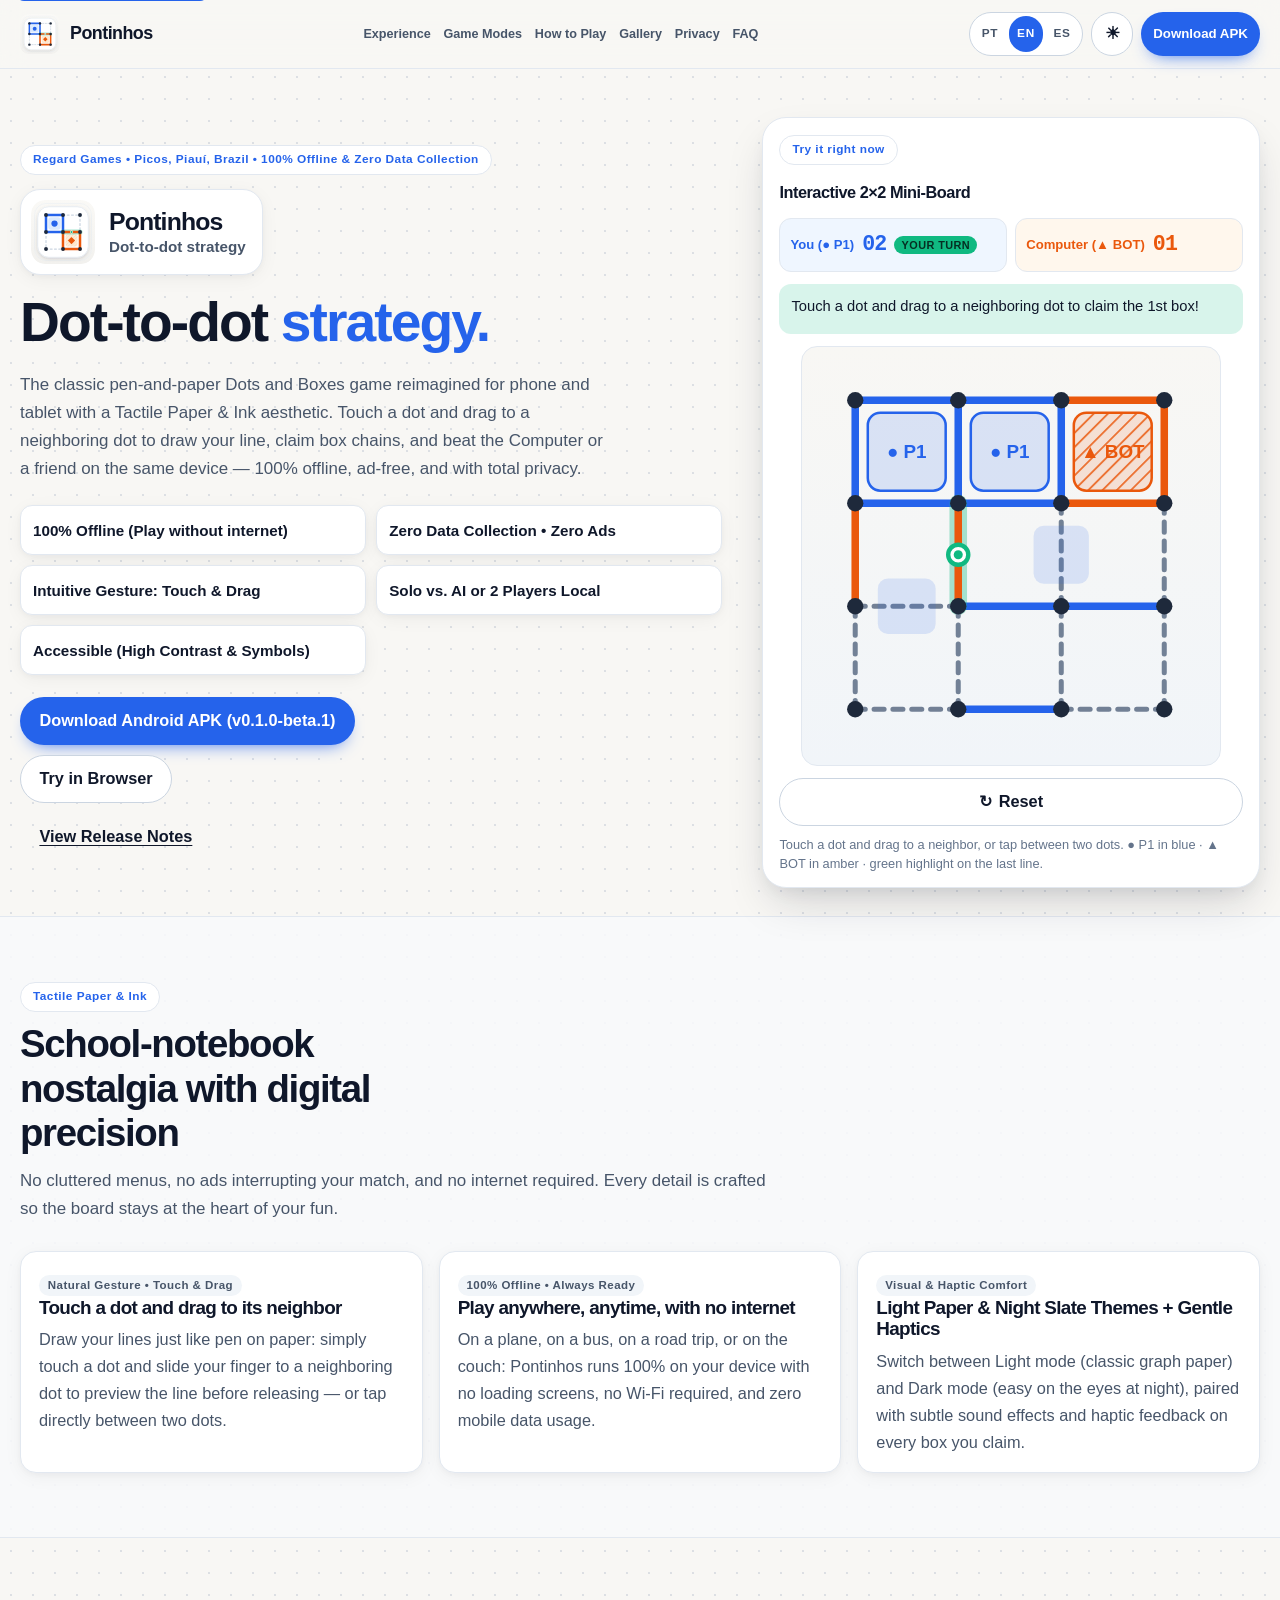
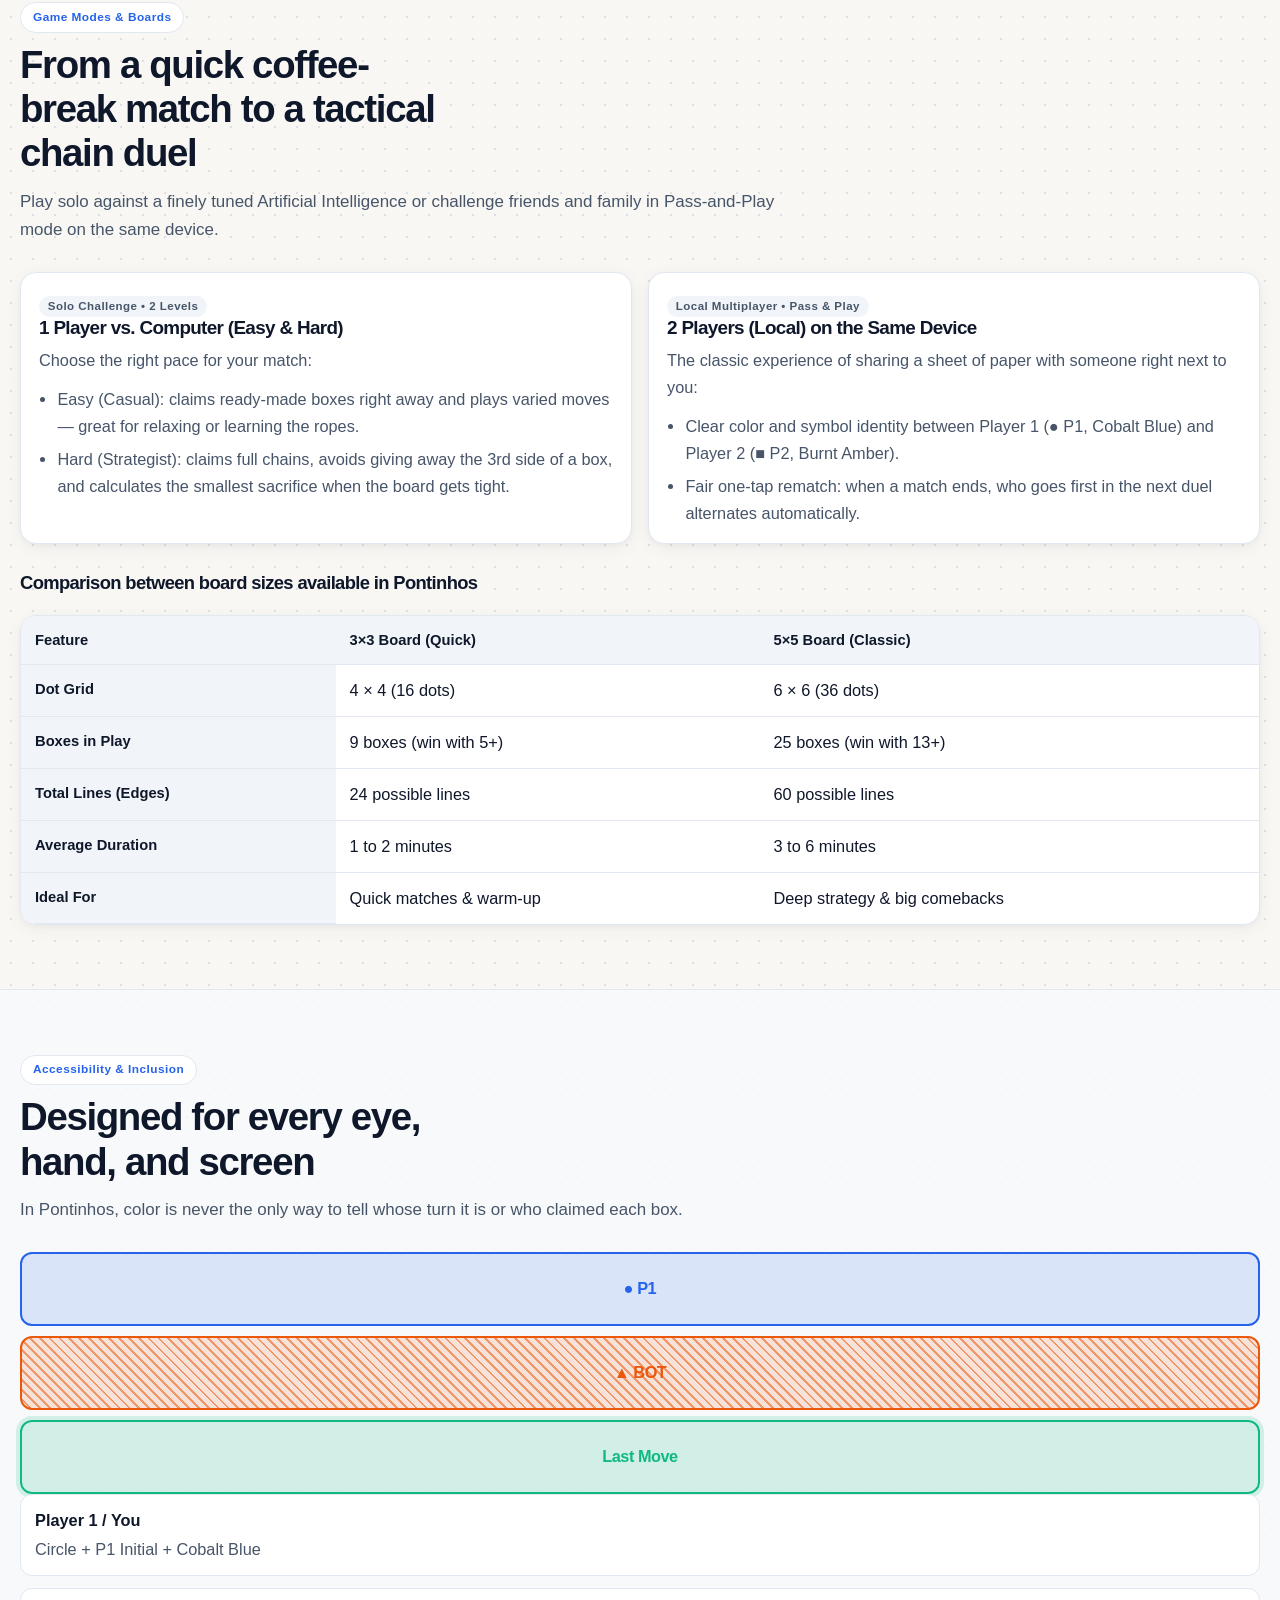
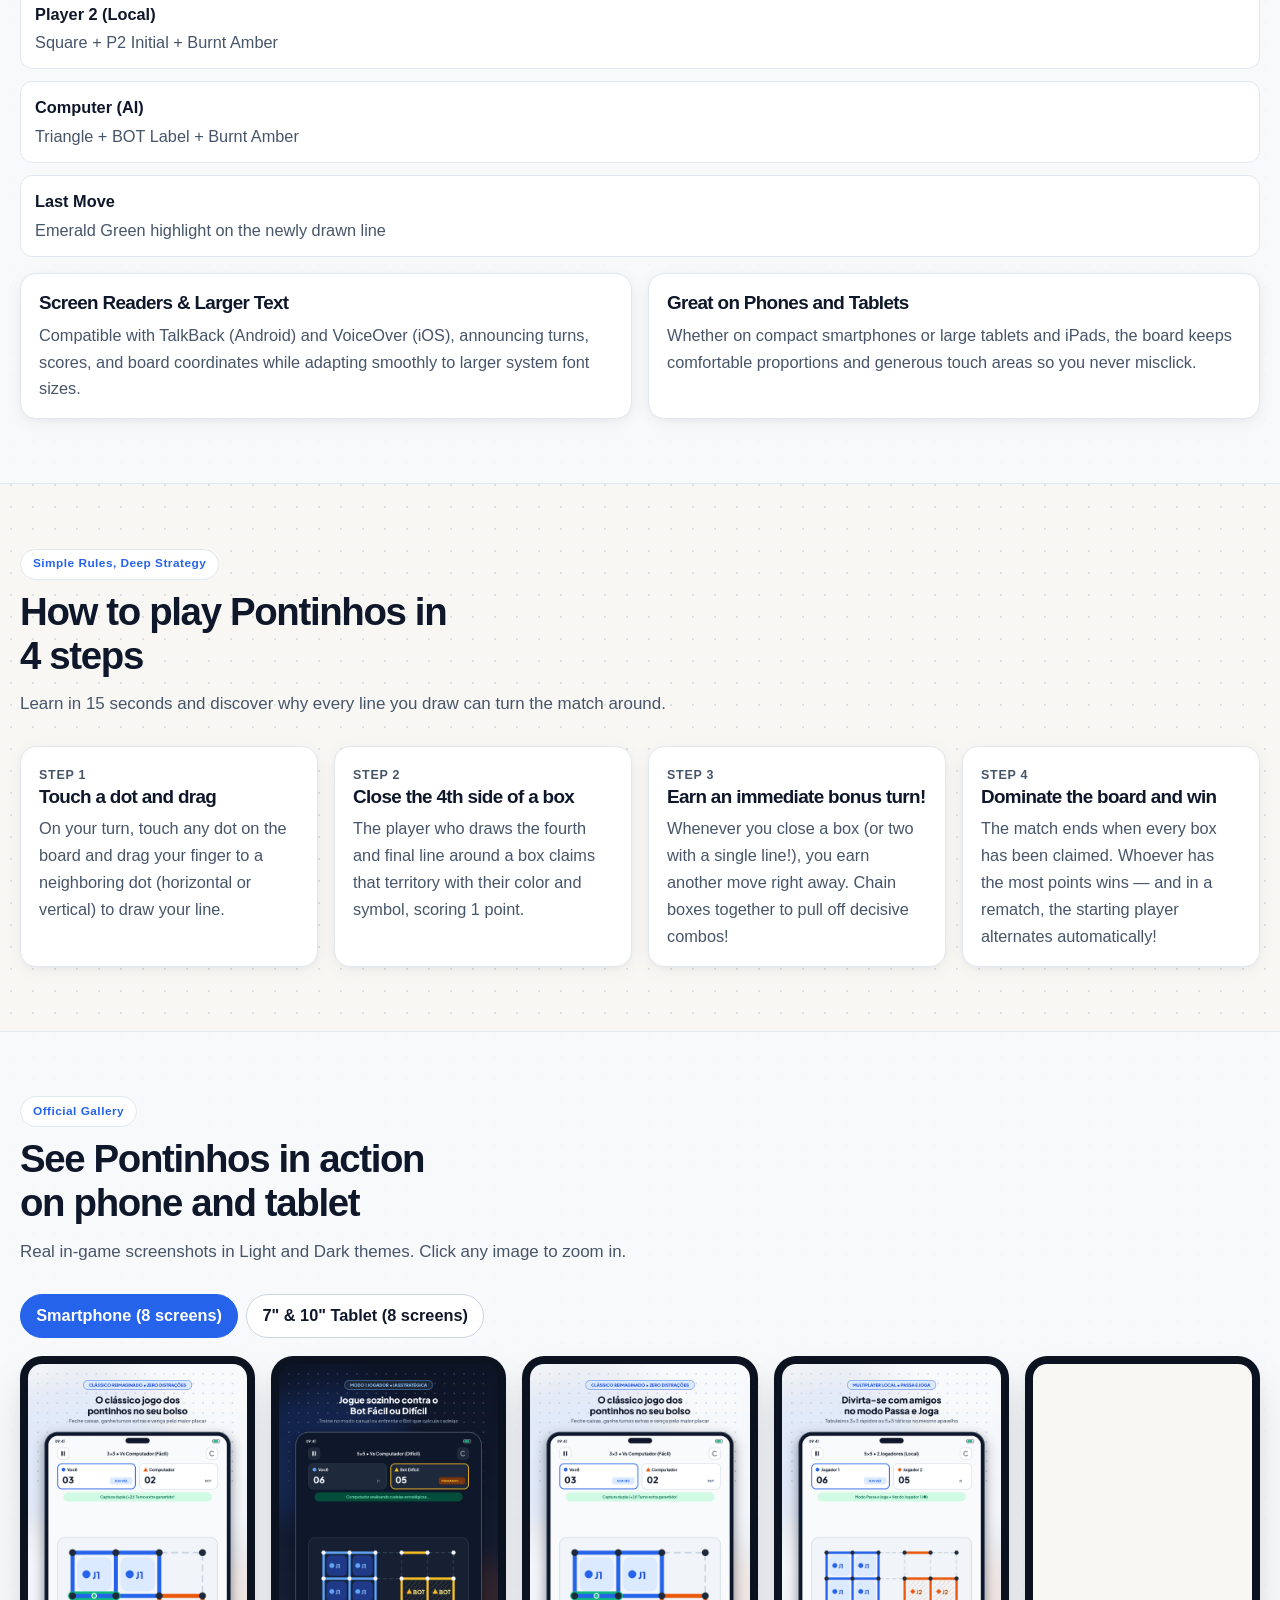
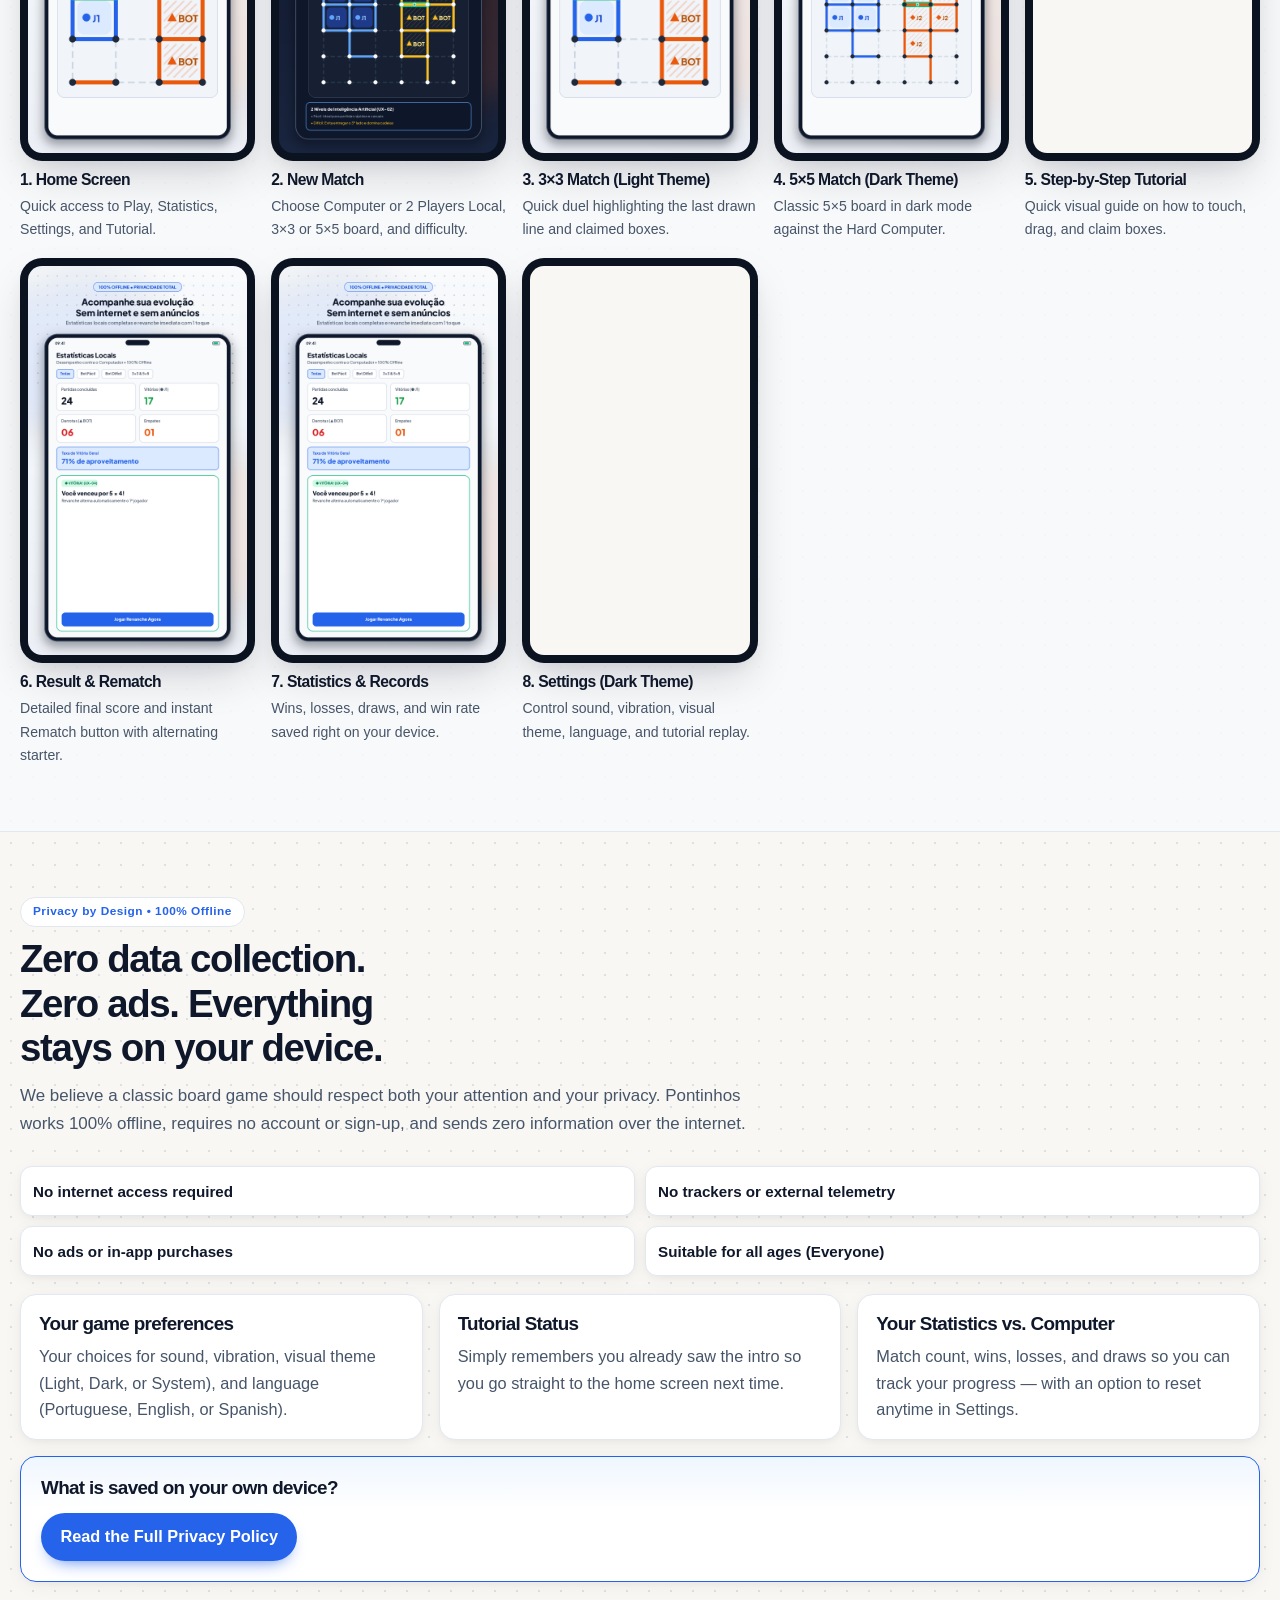
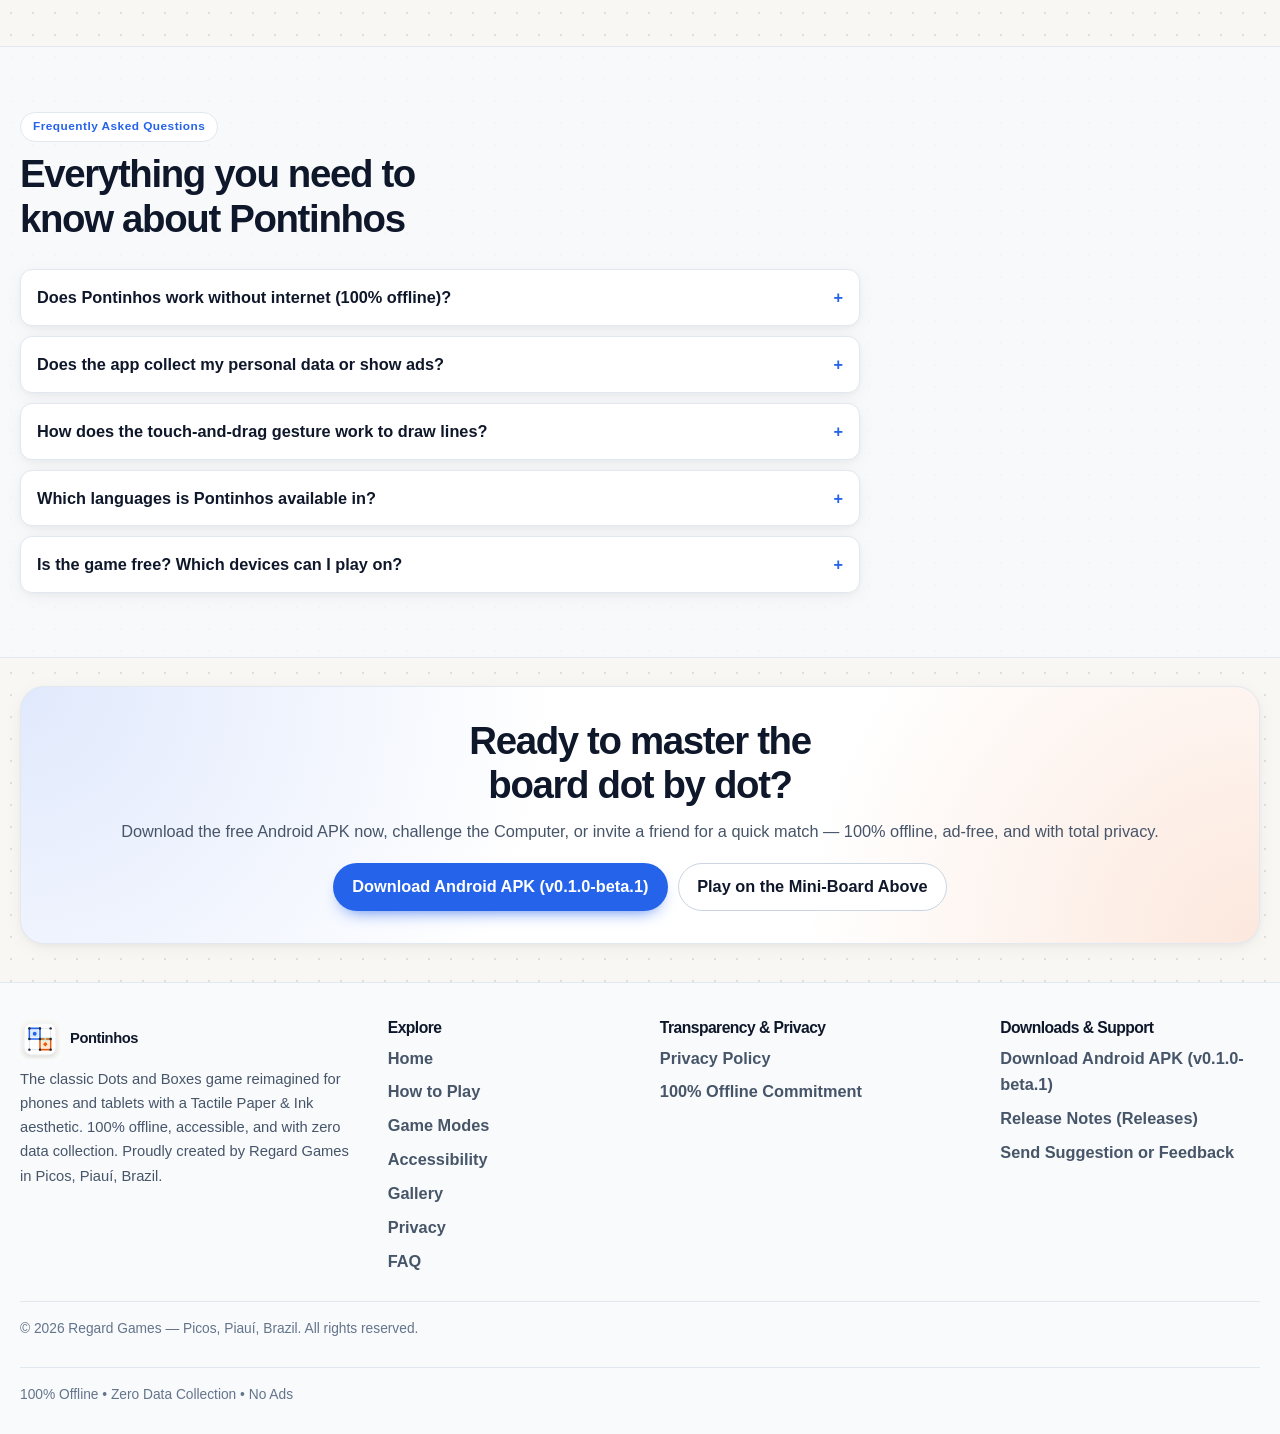
==== commit 12887af4: "Mantém a topbar em uma linha no celular, no tablet e no desktop. A navegação de PON-38 cabe nos três" ====
--- a/docs/index.html
+++ b/docs/index.html
@@ -117,6 +117,13 @@
         <a href="#galeria" data-i18n="nav.gallery">Galeria</a>
         <a href="#privacidade" data-i18n="nav.privacy">Privacidade</a>
         <a href="#faq" data-i18n="nav.faq">FAQ</a>
+        <a
+          class="btn btn-primary site-nav-cta"
+          href="https://github.com/regardgames/pontinhos/releases/download/v0.1.0-beta.1/pontinhos-v0.1.0-release.apk"
+          rel="noopener noreferrer"
+          data-download-link
+          data-i18n="nav.downloadCta"
+        >Baixar APK</a>
       </nav>
       <div class="header-actions">
         <div class="lang-switch" role="group" data-i18n-aria="nav.langGroupAria" aria-label="Selecionar idioma da página">
--- a/docs/landing.css
+++ b/docs/landing.css
@@ -44,7 +44,8 @@
   --font-mono: 'JetBrains Mono', ui-monospace, SFMono-Regular, Menlo, Consolas, monospace;
 
   /* Layout, Raios e Sombras Táteis */
-  --container-max: 1200px;
+  --container-max: 1360px;
+  --bg-surface-alt: #F1F5F9;
   --container-narrow: 840px;
   --radius-sm: 8px;
   --radius-md: 12px;
@@ -57,7 +58,7 @@
   --shadow-icon: 0 1px 0 rgba(255, 255, 255, 0.55) inset, 0 0 0 1px rgba(15, 23, 42, 0.08), 0 8px 16px -8px rgba(15, 23, 42, 0.42), 0 2px 4px rgba(15, 23, 42, 0.12);
 
   --line-ink: #1E293B;
-  --header-offset: 76px;
+  --header-offset: 74px;
 }
 
 [data-theme="dark"] {
@@ -68,6 +69,7 @@
   --bg-canvas-alt: #0B1120;
   --bg-surface: #1E293B;
   --bg-surface-elevated: #334155;
+  --bg-surface-alt: #334155;
   --bg-glass: rgba(15, 23, 42, 0.88);
   --dot-grid-color: rgba(148, 163, 184, 0.12);
 
@@ -177,33 +179,35 @@
   margin-inline: auto;
 }
 
+/* [PON-38] Topbar de linha única em desktop, notebook, tablet e celular. */
 .site-header {
   position: sticky;
   top: 0;
-  z-index: 50;
+  z-index: 60;
   background: var(--bg-glass);
   border-bottom: 1px solid var(--border-subtle);
   backdrop-filter: blur(12px);
 }
 
 .header-bar {
-  display: grid;
-  grid-template-columns: auto minmax(0, 1fr) auto;
-  grid-template-areas: "brand nav actions";
+  display: flex;
+  flex-wrap: nowrap;
   align-items: center;
-  gap: 12px 16px;
-  min-height: 72px;
+  justify-content: space-between;
+  gap: clamp(8px, 1vw, 16px);
+  min-height: 68px;
   padding-block: 8px;
 }
 
 .brand {
-  grid-area: brand;
-  display: flex;
+  display: inline-flex;
   align-items: center;
   gap: 10px;
+  flex: 0 0 auto;
   min-width: 0;
   color: inherit;
   text-decoration: none;
+  white-space: nowrap;
 }
 
 .brand img,
@@ -231,11 +235,11 @@
 }
 
 .brand-title-row {
-  display: flex;
-  flex-wrap: wrap;
+  display: inline-flex;
+  flex-wrap: nowrap;
   align-items: center;
-  gap: 4px 8px;
-  min-width: 0;
+  gap: 6px;
+  white-space: nowrap;
 }
 
 .brand-name {
@@ -252,6 +256,7 @@
   font-weight: 600;
   letter-spacing: 0.01em;
   line-height: 1.25;
+  white-space: nowrap;
 }
 
 .version-badge,
@@ -277,41 +282,57 @@
 }
 
 .site-nav {
-  grid-area: nav;
   display: flex;
+  flex: 1 1 auto;
+  flex-wrap: nowrap;
+  align-items: center;
   justify-content: center;
-  flex-wrap: wrap;
-  gap: 2px 4px;
-}
-
-.site-nav a {
+  gap: clamp(2px, 0.4vw, 6px);
+  min-width: 0;
+}
+
+.site-nav a:not(.site-nav-cta) {
+  display: inline-flex;
+  align-items: center;
+  justify-content: center;
+  white-space: nowrap;
+  flex: 0 0 auto;
   color: var(--text-secondary);
   text-decoration: none;
-  font-size: 0.92rem;
+  font-size: clamp(0.84rem, 0.88vw, 0.91rem);
   font-weight: 600;
-  padding: 0.45rem 0.6rem;
+  padding: 0.42rem clamp(0.38rem, 0.55vw, 0.6rem);
   border-radius: var(--radius-pill);
-}
-
-.site-nav a:hover {
+  transition: background-color 0.15s ease, color 0.15s ease;
+}
+
+.site-nav a:not(.site-nav-cta):hover,
+.site-nav a:not(.site-nav-cta):focus-visible {
   color: var(--text-primary);
-  background: var(--bg-surface-elevated);
+  background: var(--bg-surface-alt);
+}
+
+.site-nav .site-nav-cta {
+  display: none;
 }
 
 .header-actions {
-  grid-area: actions;
-  display: flex;
+  display: inline-flex;
+  flex: 0 0 auto;
+  flex-wrap: nowrap;
   align-items: center;
   justify-content: flex-end;
   gap: 8px;
+  white-space: nowrap;
 }
 
 .nav-toggle {
   display: none;
-  grid-area: toggle;
+  flex: 0 0 auto;
   align-items: center;
   justify-content: center;
-  gap: 8px;
+  gap: 6px;
+  min-width: 44px;
   min-height: 44px;
   padding: 0 12px;
   border: 1px solid var(--border-strong);
@@ -319,8 +340,41 @@
   background: var(--bg-surface);
   color: var(--text-primary);
   font: inherit;
+  font-size: 0.88rem;
   font-weight: 700;
   cursor: pointer;
+  white-space: nowrap;
+}
+
+.nav-toggle[aria-expanded="true"] {
+  border-color: var(--color-p1);
+  color: var(--color-p1);
+  background: var(--color-p1-badge-bg);
+}
+
+.nav-toggle[aria-expanded="true"] .nav-toggle-bars {
+  background: transparent;
+  box-shadow: none;
+  position: relative;
+}
+
+.nav-toggle[aria-expanded="true"] .nav-toggle-bars::before,
+.nav-toggle[aria-expanded="true"] .nav-toggle-bars::after {
+  content: "";
+  position: absolute;
+  left: 0;
+  top: 0;
+  width: 16px;
+  height: 2px;
+  background: currentColor;
+}
+
+.nav-toggle[aria-expanded="true"] .nav-toggle-bars::before {
+  transform: rotate(45deg);
+}
+
+.nav-toggle[aria-expanded="true"] .nav-toggle-bars::after {
+  transform: rotate(-45deg);
 }
 
 .nav-toggle-bars {
@@ -534,6 +588,8 @@
 
 .board-surface svg {
   touch-action: none;
+  user-select: none;
+  -webkit-user-select: none;
   cursor: crosshair;
 }
 
@@ -546,9 +602,22 @@
   pointer-events: none;
 }
 
+.dot-hit,
+.board-dot,
+.board-dot-hit {
+  cursor: grab;
+}
+
 .board-dot-hit {
   fill: transparent;
-  cursor: pointer;
+}
+
+.board-surface svg.is-dragging,
+.board-surface svg.is-dragging .dot-hit,
+.board-surface svg.is-dragging .board-dot,
+.board-surface svg.is-dragging .board-dot-hit,
+.board-surface svg.is-dragging .edge-hit {
+  cursor: grabbing;
 }
 
 main {
@@ -566,7 +635,7 @@
 
 .hero-grid {
   display: grid;
-  grid-template-columns: minmax(0, 1.15fr) minmax(280px, 0.85fr);
+  grid-template-columns: minmax(0, 1.2fr) minmax(280px, 0.85fr);
   gap: 36px 40px;
   align-items: center;
 }
@@ -806,6 +875,8 @@
   height: auto;
   display: block;
   touch-action: none;
+  user-select: none;
+  -webkit-user-select: none;
   cursor: crosshair;
 }
 
@@ -934,6 +1005,7 @@
 
 .table-scroll {
   overflow-x: auto;
+  -webkit-overflow-scrolling: touch;
   max-width: 100%;
   margin-top: 22px;
   border: 1px solid var(--border-subtle);
@@ -1311,6 +1383,60 @@
   color: var(--text-primary);
 }
 
+/* Tier 1 — monitor compacto: esconde o texto do tema para o espanhol e o português caberem. */
+@media (min-width: 1360px) and (max-width: 1520px) {
+  .version-badge,
+  .theme-toggle .theme-label {
+    display: none;
+  }
+
+  .theme-toggle {
+    min-width: 42px;
+    padding: 0 10px;
+    justify-content: center;
+  }
+
+  .site-nav a:not(.site-nav-cta) {
+    font-size: 0.86rem;
+    padding: 0.4rem 0.48rem;
+  }
+}
+
+/* Tier 2 — notebook: os 6 links permanecem em uma linha em PT, EN e ES. */
+@media (min-width: 1024px) and (max-width: 1359px) {
+  .brand-tagline,
+  .version-badge,
+  .theme-toggle .theme-label {
+    display: none;
+  }
+
+  .theme-toggle {
+    min-width: 42px;
+    padding: 0 10px;
+    justify-content: center;
+  }
+
+  .site-nav {
+    gap: 2px;
+  }
+
+  .site-nav a:not(.site-nav-cta) {
+    font-size: clamp(0.79rem, 0.78vw, 0.85rem);
+    padding: 0.38rem clamp(0.32rem, 0.42vw, 0.48rem);
+  }
+
+  .lang-switch button {
+    min-width: 34px;
+    padding: 0 5px;
+    font-size: 0.74rem;
+  }
+
+  .header-actions .btn-compact {
+    padding: 0.42rem 0.7rem;
+    font-size: 0.83rem;
+  }
+}
+
 @media (max-width: 1100px) {
   .gallery-grid-phone {
     grid-template-columns: repeat(3, minmax(0, 1fr));
@@ -1322,13 +1448,53 @@
   }
 }
 
-@media (max-width: 1079px) {
+@media (max-width: 1024px) {
+  .hero-grid {
+    grid-template-columns: minmax(0, 1.1fr) minmax(240px, 0.9fr);
+    gap: 24px;
+  }
+
+  .cards-3,
+  .steps-4 {
+    grid-template-columns: repeat(2, minmax(0, 1fr));
+  }
+
+  .footer-grid {
+    grid-template-columns: 1fr 1fr;
+  }
+}
+
+/* Tier 3 — tablet e celular: gaveta acessível e topbar em uma linha. */
+@media (max-width: 1023px) {
   .header-bar {
-    grid-template-columns: auto auto minmax(0, 1fr);
-    grid-template-areas: "brand toggle actions";
+    display: flex;
+    flex-wrap: nowrap;
+    align-items: center;
+    justify-content: space-between;
+    gap: 8px;
+    min-height: 64px;
+    padding-block: 8px;
+  }
+
+  .brand {
+    order: 1;
+    margin-right: auto;
+  }
+
+  .brand-tagline {
+    display: none;
+  }
+
+  .header-actions {
+    order: 2;
+    display: inline-flex;
+    flex-wrap: nowrap;
+    align-items: center;
+    gap: 6px;
   }
 
   .nav-toggle {
+    order: 3;
     display: inline-flex;
   }
 
@@ -1340,35 +1506,23 @@
     top: 100%;
     flex-direction: column;
     align-items: stretch;
-    padding: 8px 16px 14px;
-    background: var(--bg-glass);
-    border-bottom: 1px solid var(--border-subtle);
-    backdrop-filter: blur(12px);
+    gap: 4px;
+    padding: 12px 16px 16px;
+    background: var(--bg-surface);
+    border-bottom: 1px solid var(--border-strong);
+    box-shadow: var(--shadow-device);
   }
 
   .site-nav.is-open {
     display: flex;
   }
 
-  .site-nav a {
-    padding: 0.75rem 0.7rem;
-    min-height: 44px;
-  }
-}
-
-@media (max-width: 1024px) {
-  .hero-grid {
-    grid-template-columns: minmax(0, 1.1fr) minmax(240px, 0.9fr);
-    gap: 24px;
-  }
-
-  .cards-3,
-  .steps-4 {
-    grid-template-columns: repeat(2, minmax(0, 1fr));
-  }
-
-  .footer-grid {
-    grid-template-columns: 1fr 1fr;
+  .site-nav a:not(.site-nav-cta) {
+    justify-content: flex-start;
+    padding: 0.75rem 0.9rem;
+    min-height: 48px;
+    font-size: 0.98rem;
+    border-radius: var(--radius-md);
   }
 }
 
@@ -1384,8 +1538,12 @@
 }
 
 @media (max-width: 767px) {
+  :root {
+    --header-offset: 68px;
+  }
+
   .container {
-    padding-inline: 16px;
+    padding-inline: 14px;
   }
 
   .band {
@@ -1399,27 +1557,27 @@
   .gallery-grid-phone,
   .gallery-grid-tablet,
   .footer-grid,
-  .scoreboard {
+  .scoreboard,
+  .steps-4 {
     grid-template-columns: 1fr;
+  }
+
+  .hero-actions .btn,
+  .cta-actions .btn,
+  .privacy-actions .btn,
+  .card h3,
+  .card p,
+  .panel-block h3,
+  .panel-block p {
+    overflow-wrap: break-word;
   }
 
   .hero-actions .btn,
   .cta-actions .btn,
   .privacy-actions .btn {
     width: 100%;
-  }
-
-  .header-bar {
-    grid-template-columns: minmax(0, 1fr) auto;
-    grid-template-areas:
-      "brand toggle"
-      "actions actions";
-    min-height: 0;
-    padding-block: 10px;
-  }
-
-  .brand-copy {
-    gap: 2px;
+    white-space: normal;
+    text-align: center;
   }
 
   .hero-brand-lockup {
@@ -1431,34 +1589,118 @@
     font-size: 1.35rem;
   }
 
+  .header-bar {
+    display: flex;
+    flex-wrap: nowrap;
+    align-items: center;
+    justify-content: space-between;
+    gap: 6px;
+    min-height: 60px;
+    padding-block: 6px;
+  }
+
+  .brand img {
+    width: 34px;
+    height: 34px;
+  }
+
+  .brand-name {
+    font-size: 1.02rem;
+  }
+
+  .version-badge,
+  .brand-tagline {
+    display: none;
+  }
+
   .header-actions {
-    justify-content: stretch;
-  }
-
-  :root {
-    --header-offset: 156px;
-  }
-
-  .header-actions {
-    flex-wrap: wrap;
+    flex: 0 0 auto;
+    flex-wrap: nowrap;
+    gap: 6px;
   }
 
   .header-actions .lang-switch {
-    flex: 1 1 100%;
+    flex: 0 0 auto;
+    padding: 2px;
+  }
+
+  .header-actions .lang-switch button {
+    min-width: 32px;
+    min-height: 32px;
+    padding: 0 5px;
+    font-size: 0.72rem;
+  }
+
+  .theme-toggle {
+    flex: 0 0 auto;
+    min-width: 38px;
+    min-height: 38px;
+    padding: 0 8px;
     justify-content: center;
   }
 
-  .header-actions .btn-compact,
-  .theme-toggle {
-    flex: 1 1 auto;
-  }
-
-  .steps-4 {
-    grid-template-columns: 1fr;
+  .theme-toggle .theme-label {
+    display: none;
+  }
+
+  .header-actions .btn-compact {
+    display: none;
+  }
+
+  .site-nav .site-nav-cta {
+    display: inline-flex;
+    width: 100%;
+    margin-top: 6px;
+    min-height: 48px;
+    justify-content: center;
+  }
+
+  .nav-toggle {
+    min-width: 40px;
+    min-height: 38px;
+    padding: 0 10px;
   }
 
   td:first-child {
     white-space: normal;
+  }
+}
+
+@media (max-width: 389px) {
+  .brand {
+    gap: 6px;
+  }
+
+  .brand img {
+    width: 30px;
+    height: 30px;
+  }
+
+  .brand-name {
+    font-size: 0.95rem;
+  }
+
+  .header-actions .lang-switch button {
+    min-width: 28px;
+    min-height: 30px;
+    padding: 0 4px;
+    font-size: 0.68rem;
+  }
+
+  .theme-toggle {
+    min-width: 34px;
+    min-height: 34px;
+    padding: 0 6px;
+  }
+
+  .nav-toggle {
+    min-width: 36px;
+    min-height: 34px;
+    padding: 0 8px;
+  }
+
+  .nav-toggle [data-i18n="nav.menuLabel"] {
+    display: none;
   }
 }
 
@@ -1476,4 +1718,3 @@
     scroll-behavior: auto !important;
   }
 }
-
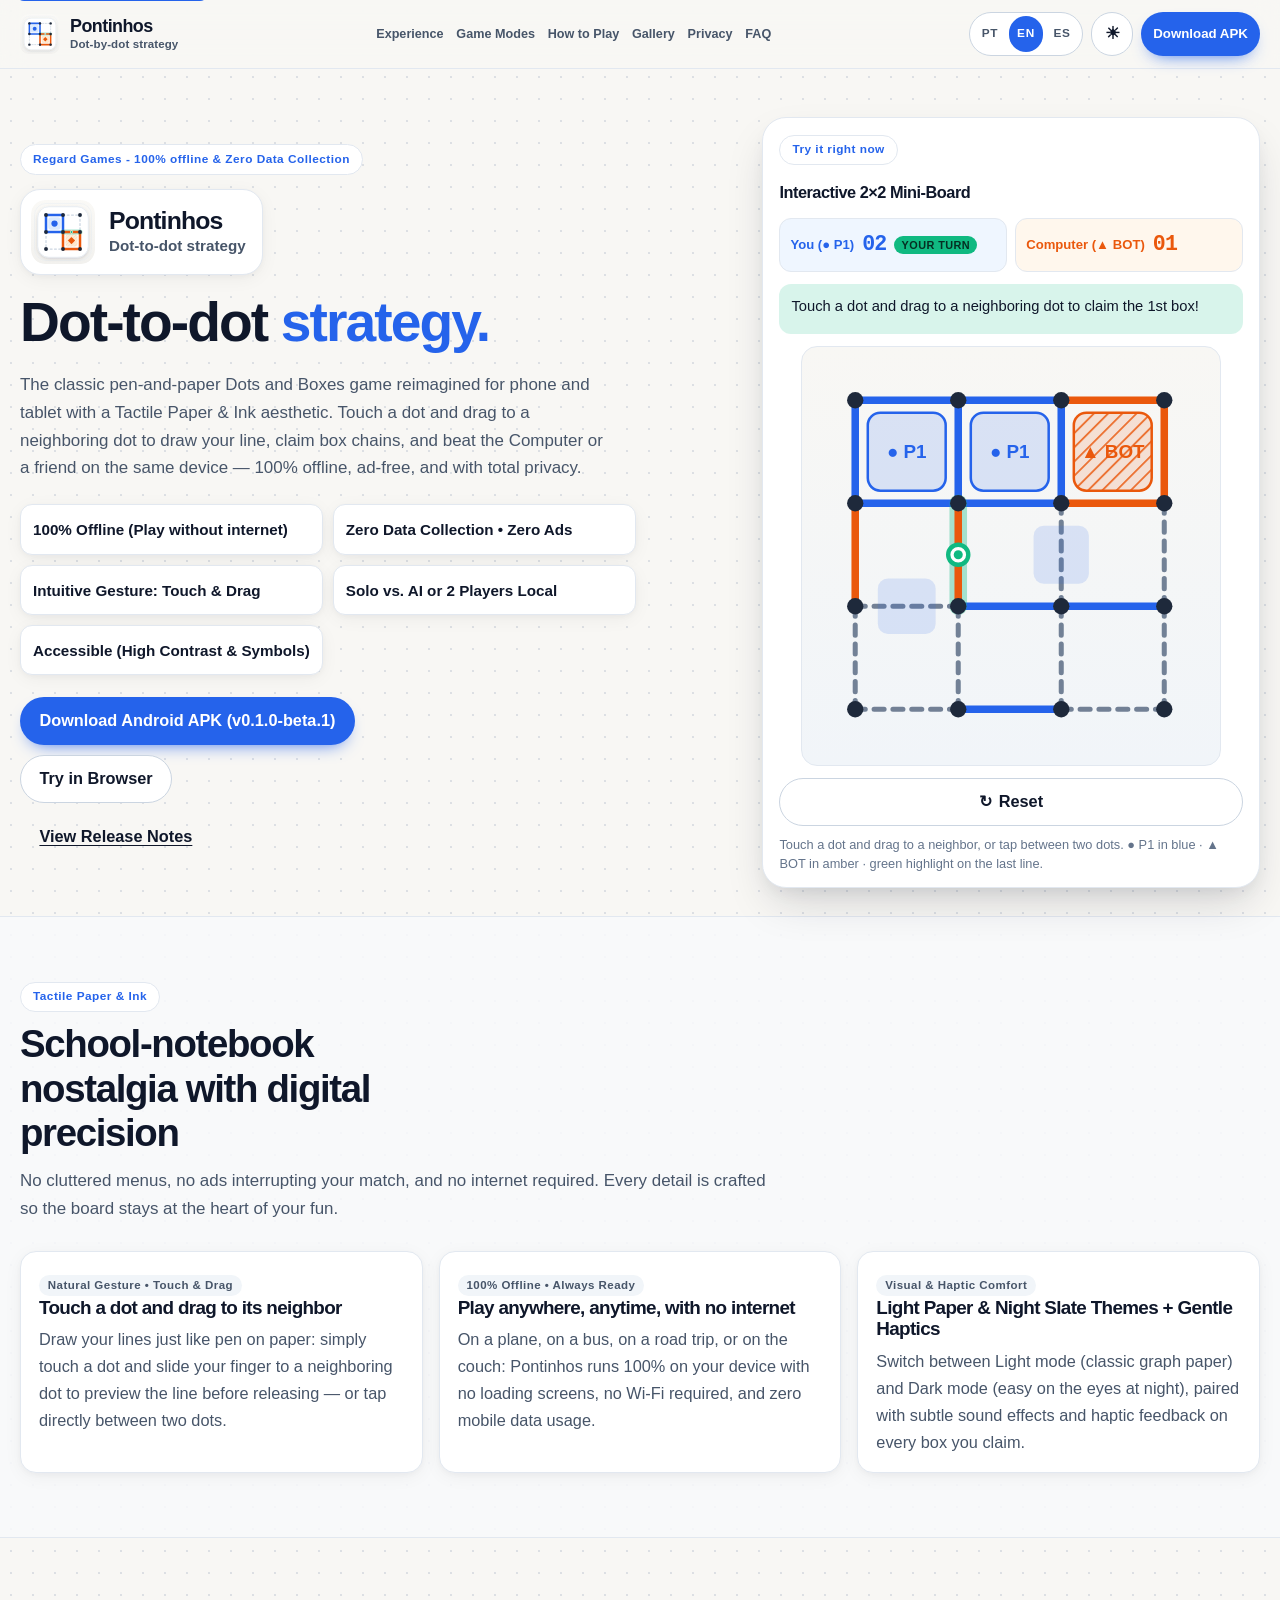
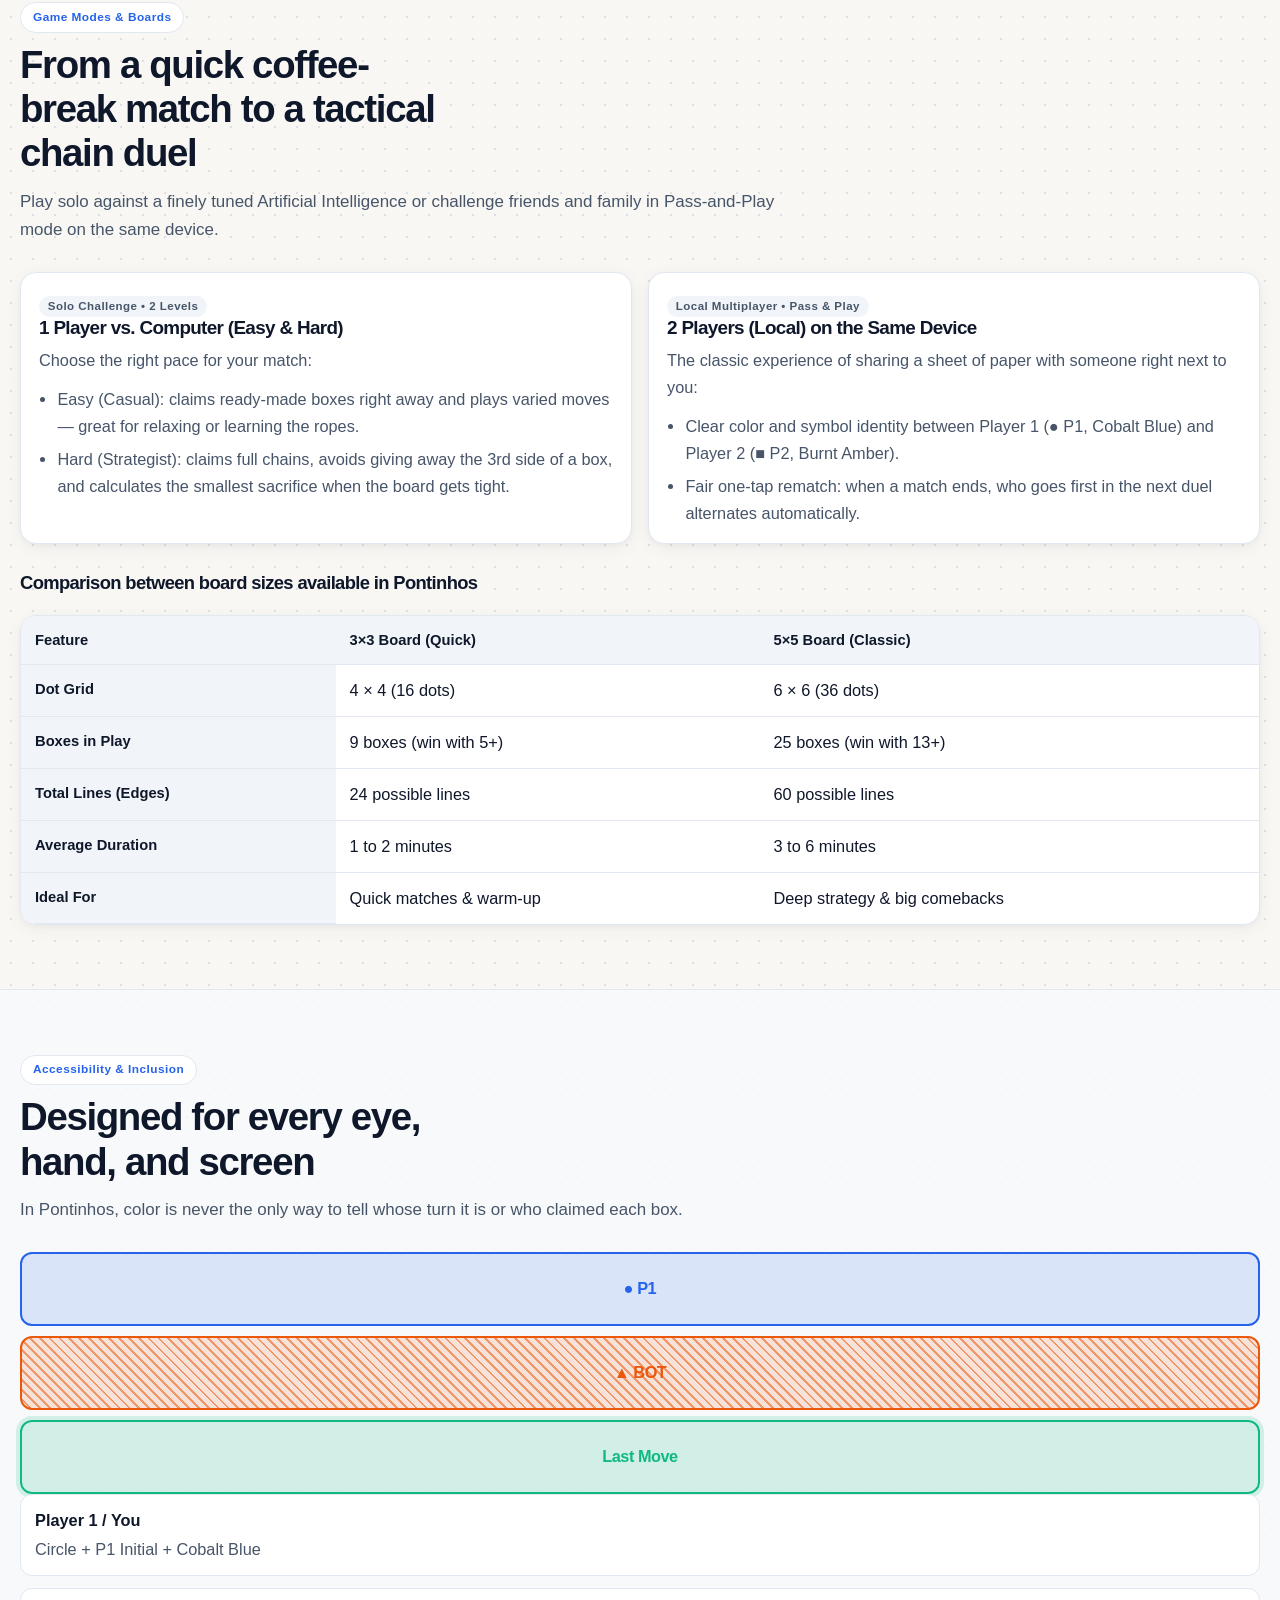
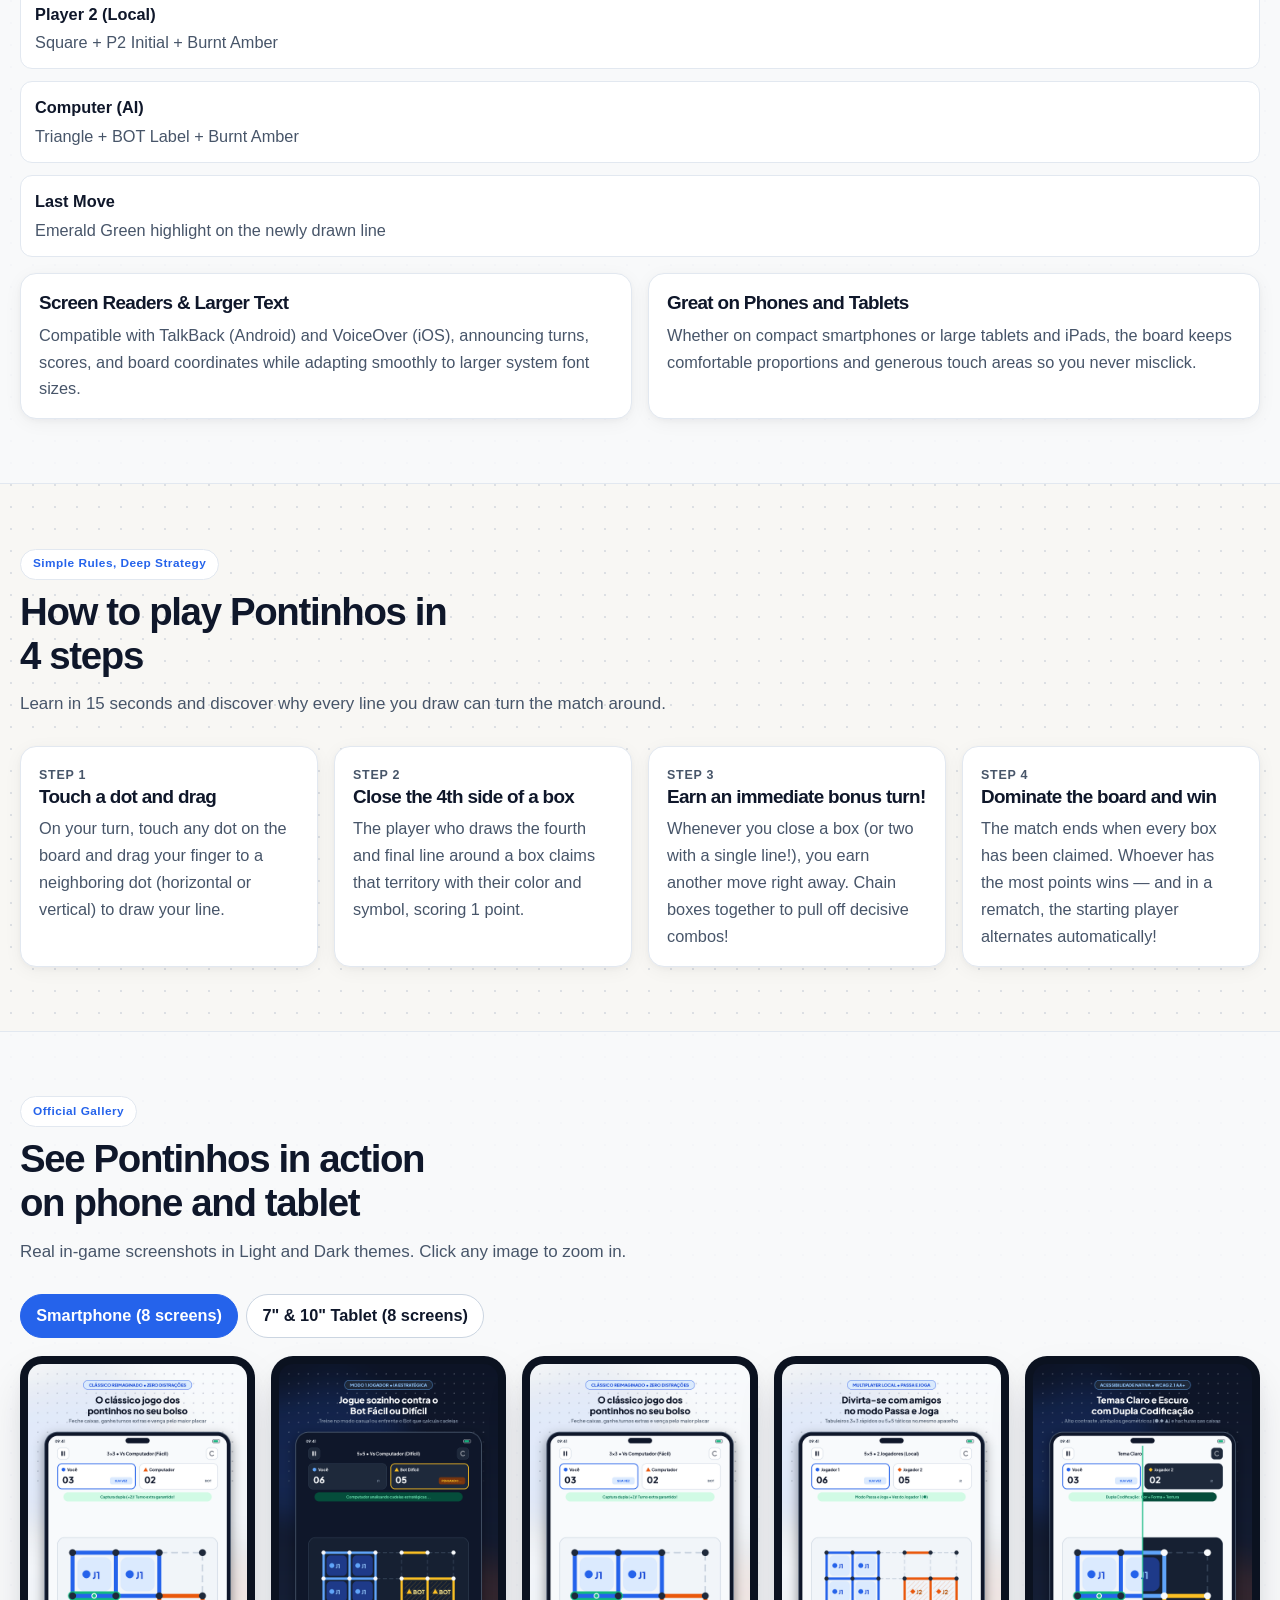
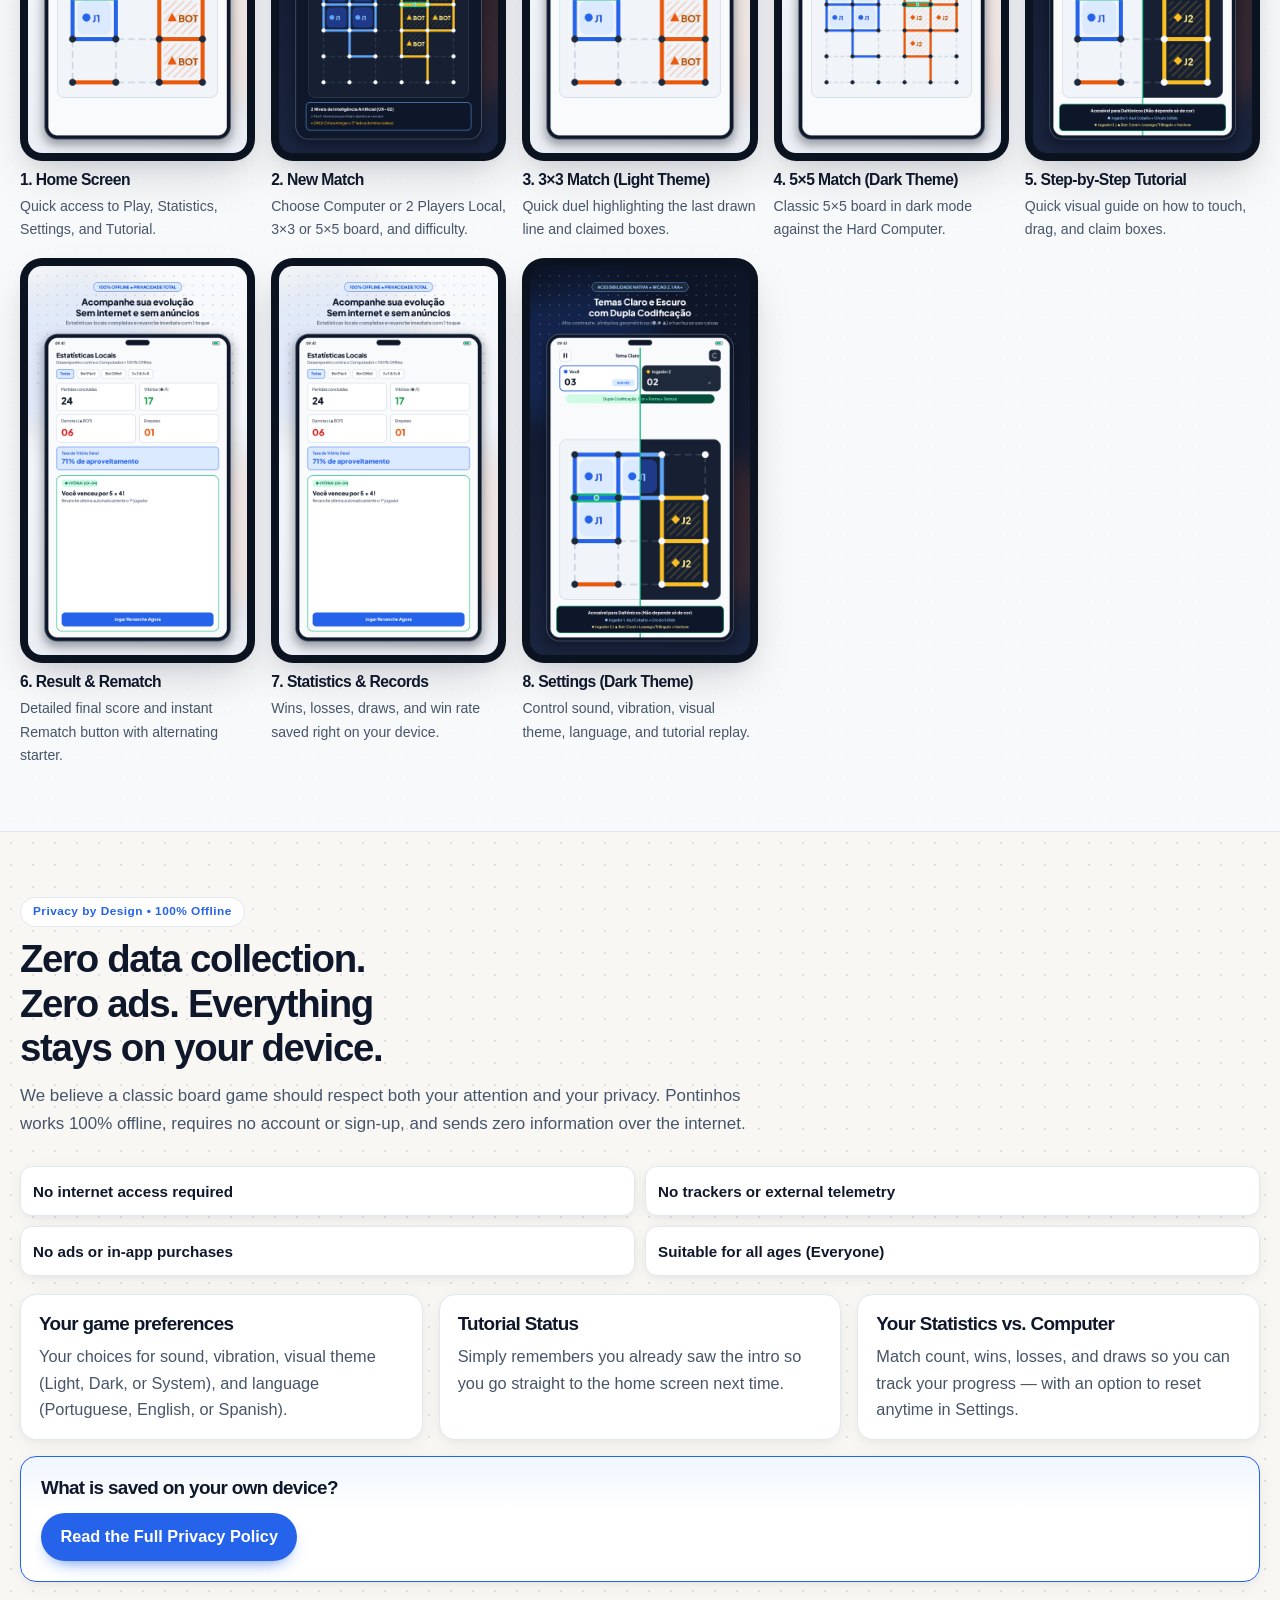
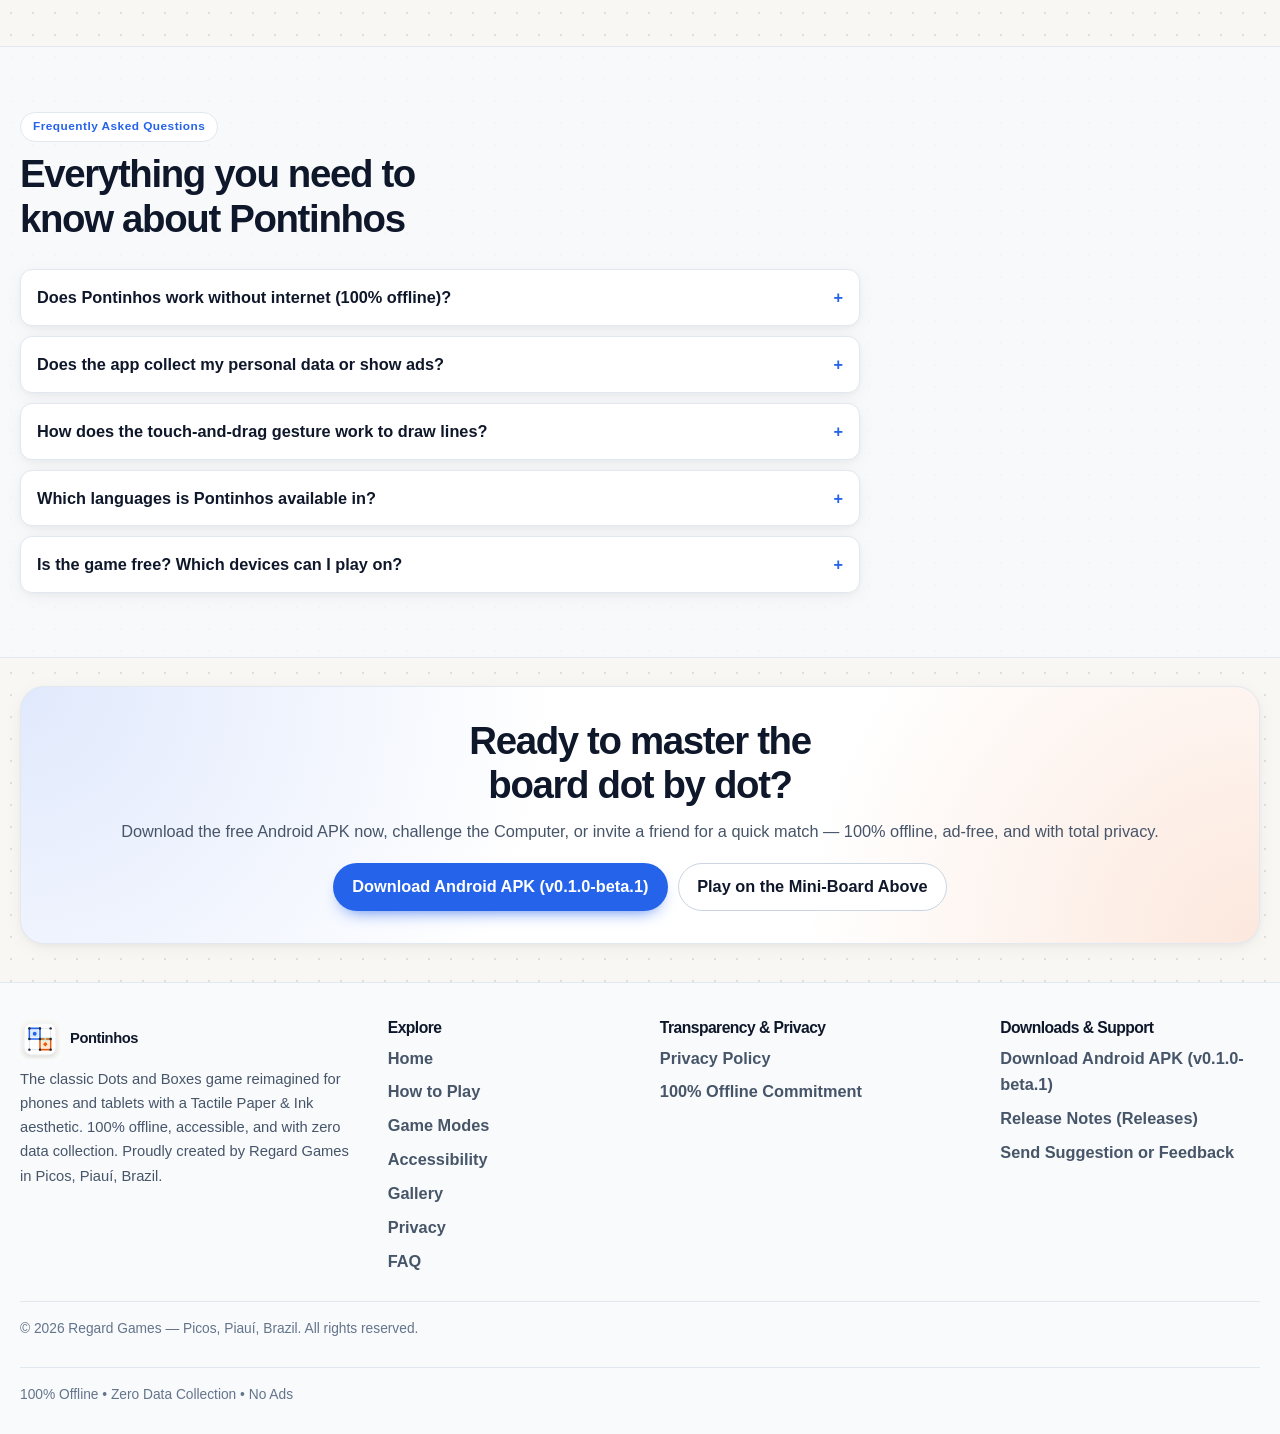
==== commit 4c8e71da: "Simplifica a marca da topbar e posiciona o eyebrow acima do hero. O cabeçalho mostra só Pontinhos e " ====
--- a/docs/index.html
+++ b/docs/index.html
@@ -98,12 +98,9 @@
     <div class="header-bar container">
       <a class="brand" href="#inicio">
         <img class="brand-logo" src="store-assets/logo-mark.svg" width="40" height="40" alt="Logomarca oficial do jogo Pontinhos" data-i18n-alt="nav.logoAlt">
-        <span class="brand-copy">
-          <span class="brand-title-row">
-            <span class="brand-name">Pontinhos</span>
-            <span class="version-badge">v0.1.0-beta.1</span>
-          </span>
-          <span class="brand-tagline"><span data-i18n="nav.brandSubtitle">Regard Games</span> · <span data-i18n="nav.brandTagline">Estratégia ponto a ponto</span></span>
+        <span class="brand-text">
+          <span class="brand-name">Pontinhos</span>
+          <span class="brand-tagline" data-i18n="brand.tagline">Estratégia ponto a ponto</span>
         </span>
       </a>
       <button type="button" class="nav-toggle" aria-expanded="false" aria-controls="site-nav" data-i18n-aria="nav.menuOpen" aria-label="Abrir menu de navegação">
@@ -144,7 +141,7 @@
     <section id="inicio" class="hero-section" aria-labelledby="hero-titulo">
       <div class="container hero-grid">
         <div class="hero-copy">
-          <p class="eyebrow" data-i18n="hero.eyebrow">Regard Games • Picos, Piauí, Brasil • 100% Offline &amp; Zero Coleta de Dados</p>
+          <p class="eyebrow" data-i18n="hero.eyebrow">Regard Games - 100% offline &amp; Zero Coleta de Dados</p>
           <div class="hero-brand-lockup">
             <img class="brand-logo" src="store-assets/logo-mark.svg" width="64" height="64" alt="Logomarca oficial do jogo Pontinhos" data-i18n-alt="nav.logoAlt">
             <div class="hero-brand-copy">
--- a/docs/landing.css
+++ b/docs/landing.css
@@ -225,21 +225,12 @@
   height: 40px;
 }
 
-.brand-copy {
+.brand-text {
   display: flex;
   flex-direction: column;
-  align-items: flex-start;
   justify-content: center;
-  gap: 1px;
+  line-height: 1.15;
   min-width: 0;
-}
-
-.brand-title-row {
-  display: inline-flex;
-  flex-wrap: nowrap;
-  align-items: center;
-  gap: 6px;
-  white-space: nowrap;
 }
 
 .brand-name {
@@ -259,7 +250,6 @@
   white-space: nowrap;
 }
 
-.version-badge,
 .seal,
 .mode-badge,
 .turn-badge {
@@ -269,16 +259,6 @@
   font-weight: 700;
   letter-spacing: 0.01em;
   line-height: 1.2;
-}
-
-.version-badge {
-  padding: 0.18rem 0.5rem;
-  background: var(--color-p1-badge-bg);
-  color: var(--color-p1);
-  font-family: var(--font-mono);
-  font-size: 0.68rem;
-  font-variant-numeric: tabular-nums;
-  white-space: nowrap;
 }
 
 .site-nav {
@@ -640,6 +620,13 @@
   align-items: center;
 }
 
+.hero-copy {
+  display: flex;
+  flex-direction: column;
+  align-items: flex-start;
+  min-width: 0;
+}
+
 .eyebrow {
   display: inline-flex;
   align-items: center;
@@ -1385,7 +1372,6 @@
 
 /* Tier 1 — monitor compacto: esconde o texto do tema para o espanhol e o português caberem. */
 @media (min-width: 1360px) and (max-width: 1520px) {
-  .version-badge,
   .theme-toggle .theme-label {
     display: none;
   }
@@ -1404,8 +1390,6 @@
 
 /* Tier 2 — notebook: os 6 links permanecem em uma linha em PT, EN e ES. */
 @media (min-width: 1024px) and (max-width: 1359px) {
-  .brand-tagline,
-  .version-badge,
   .theme-toggle .theme-label {
     display: none;
   }
@@ -1422,7 +1406,7 @@
 
   .site-nav a:not(.site-nav-cta) {
     font-size: clamp(0.79rem, 0.78vw, 0.85rem);
-    padding: 0.38rem clamp(0.32rem, 0.42vw, 0.48rem);
+    padding: 0.38rem clamp(0.22rem, 0.42vw, 0.48rem);
   }
 
   .lang-switch button {
@@ -1434,6 +1418,17 @@
   .header-actions .btn-compact {
     padding: 0.42rem 0.7rem;
     font-size: 0.83rem;
+  }
+}
+
+/* 1024px em espanhol: a tagline empilhada cabe se o menu aperta um pouco. */
+@media (min-width: 1024px) and (max-width: 1099px) {
+  .site-nav {
+    gap: 1px;
+  }
+
+  .site-nav a:not(.site-nav-cta) {
+    padding-inline: 0.2rem;
   }
 }
 
@@ -1479,10 +1474,6 @@
   .brand {
     order: 1;
     margin-right: auto;
-  }
-
-  .brand-tagline {
-    display: none;
   }
 
   .header-actions {
@@ -1608,7 +1599,6 @@
     font-size: 1.02rem;
   }
 
-  .version-badge,
   .brand-tagline {
     display: none;
   }
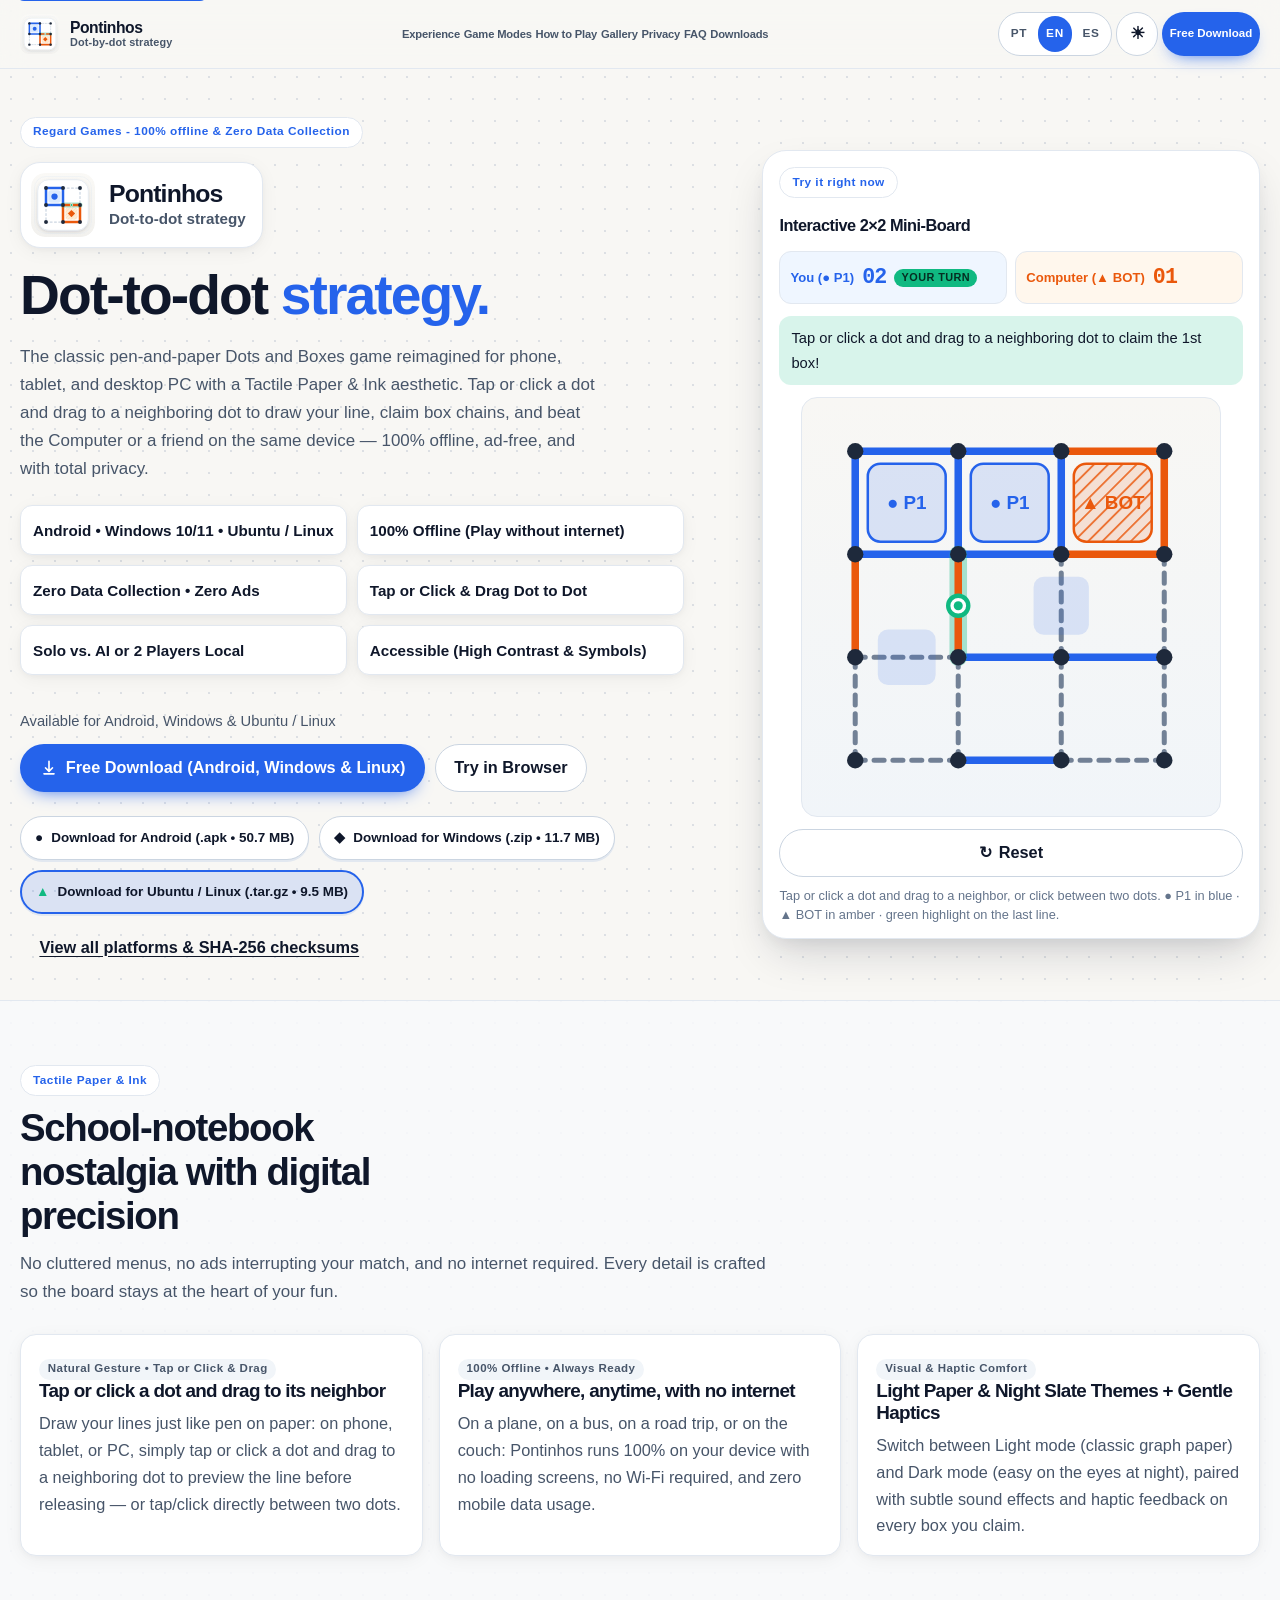
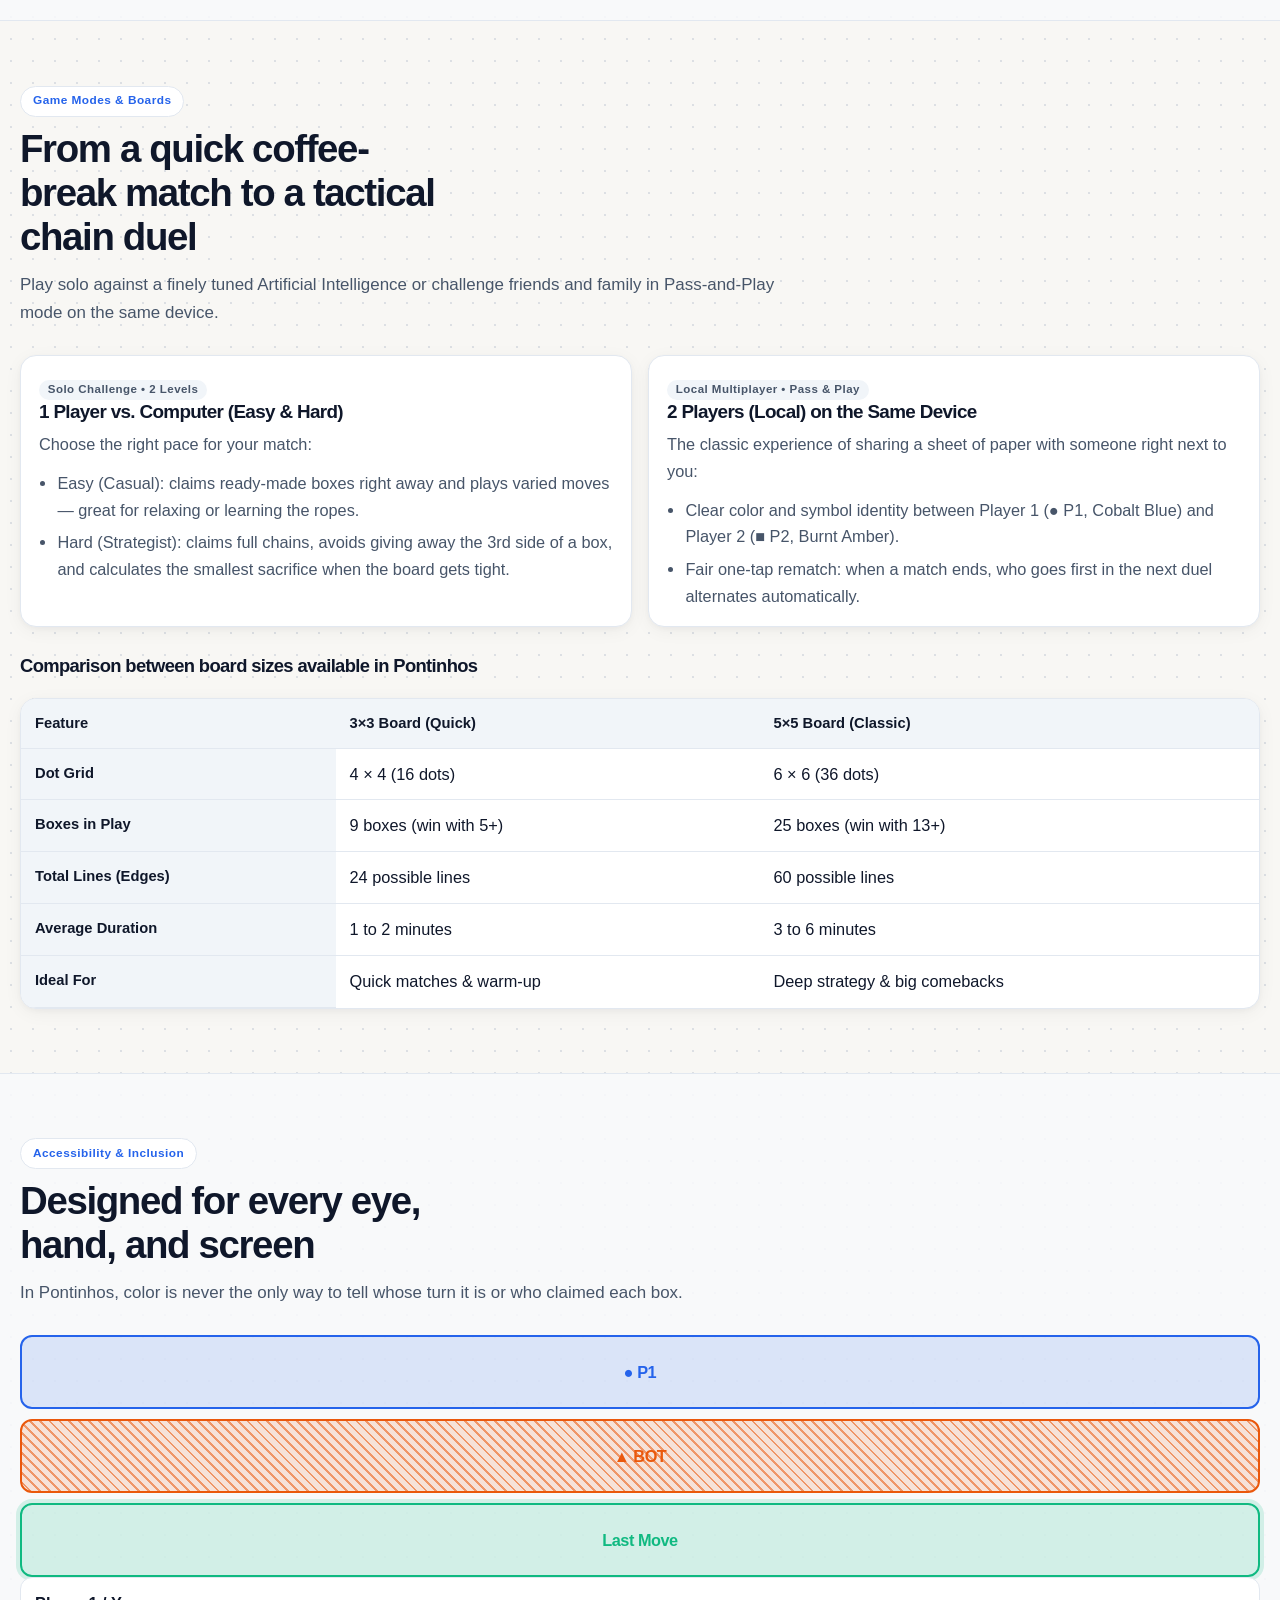
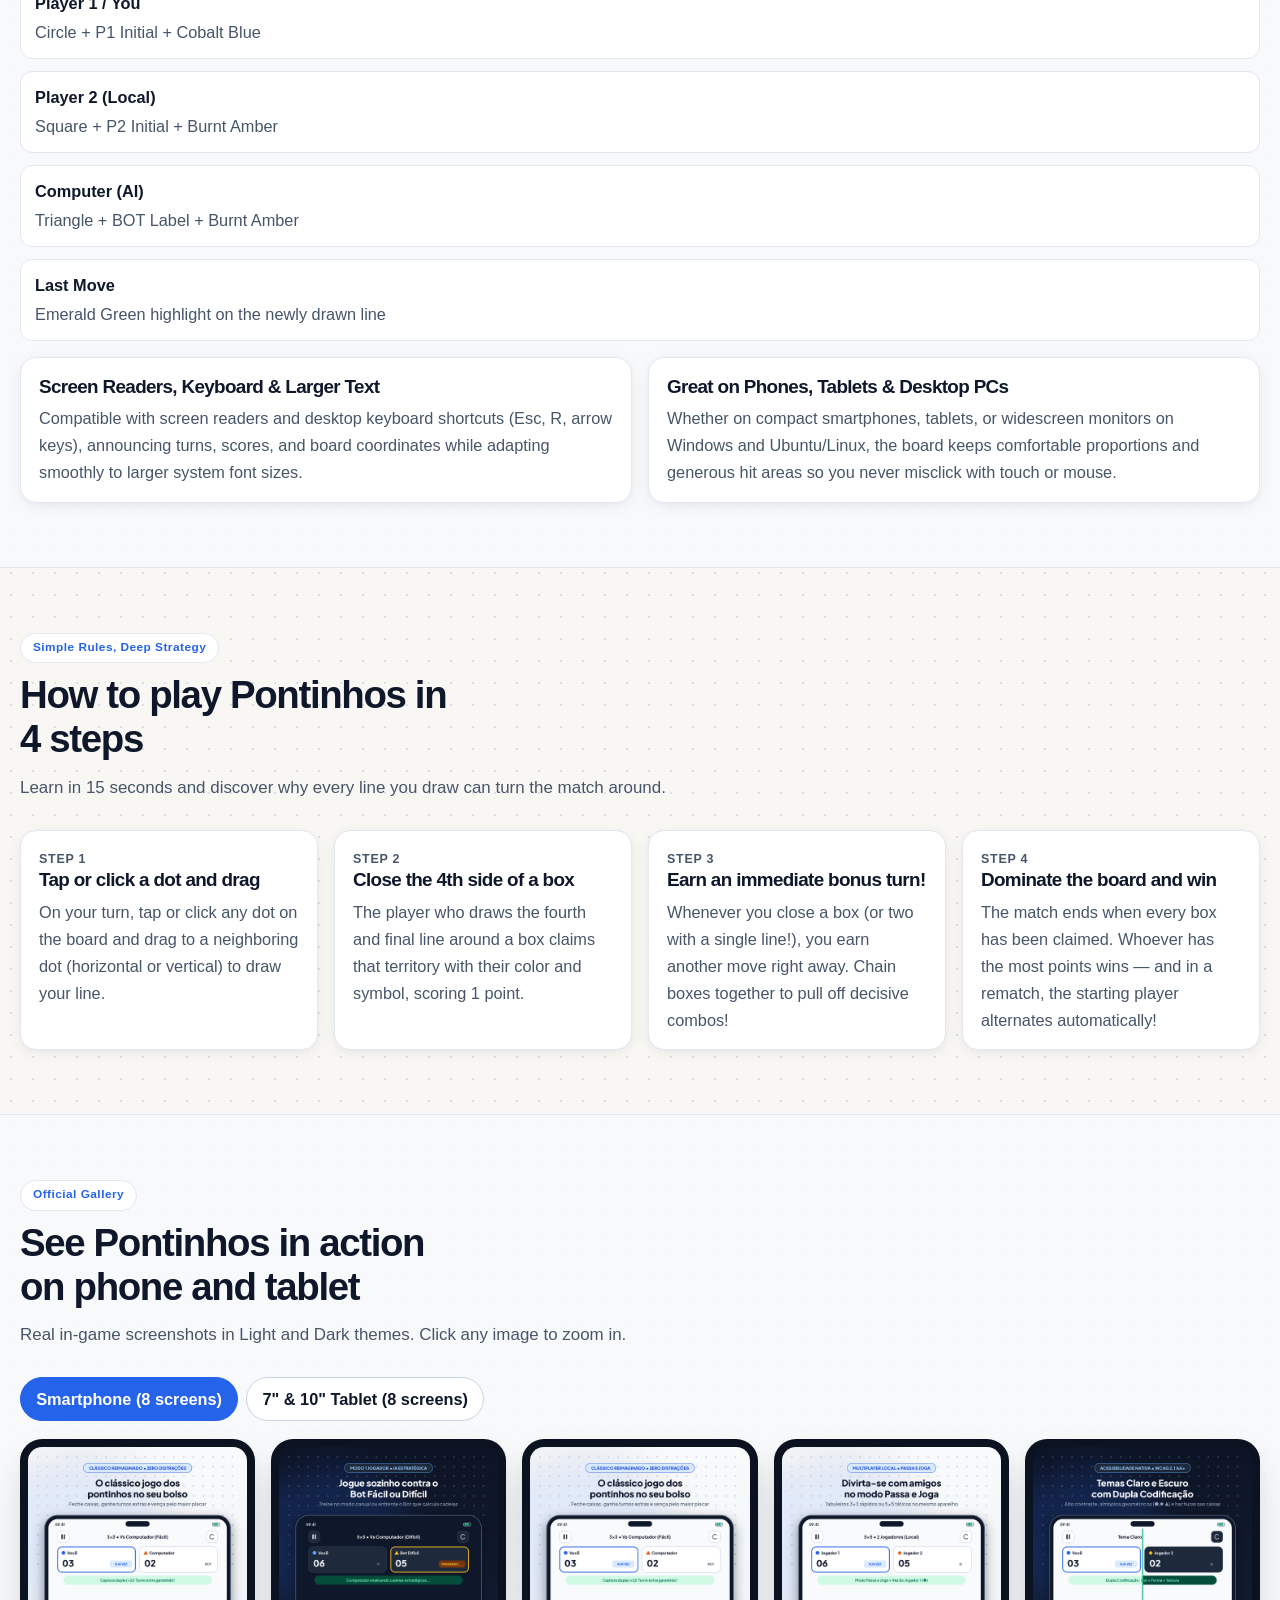
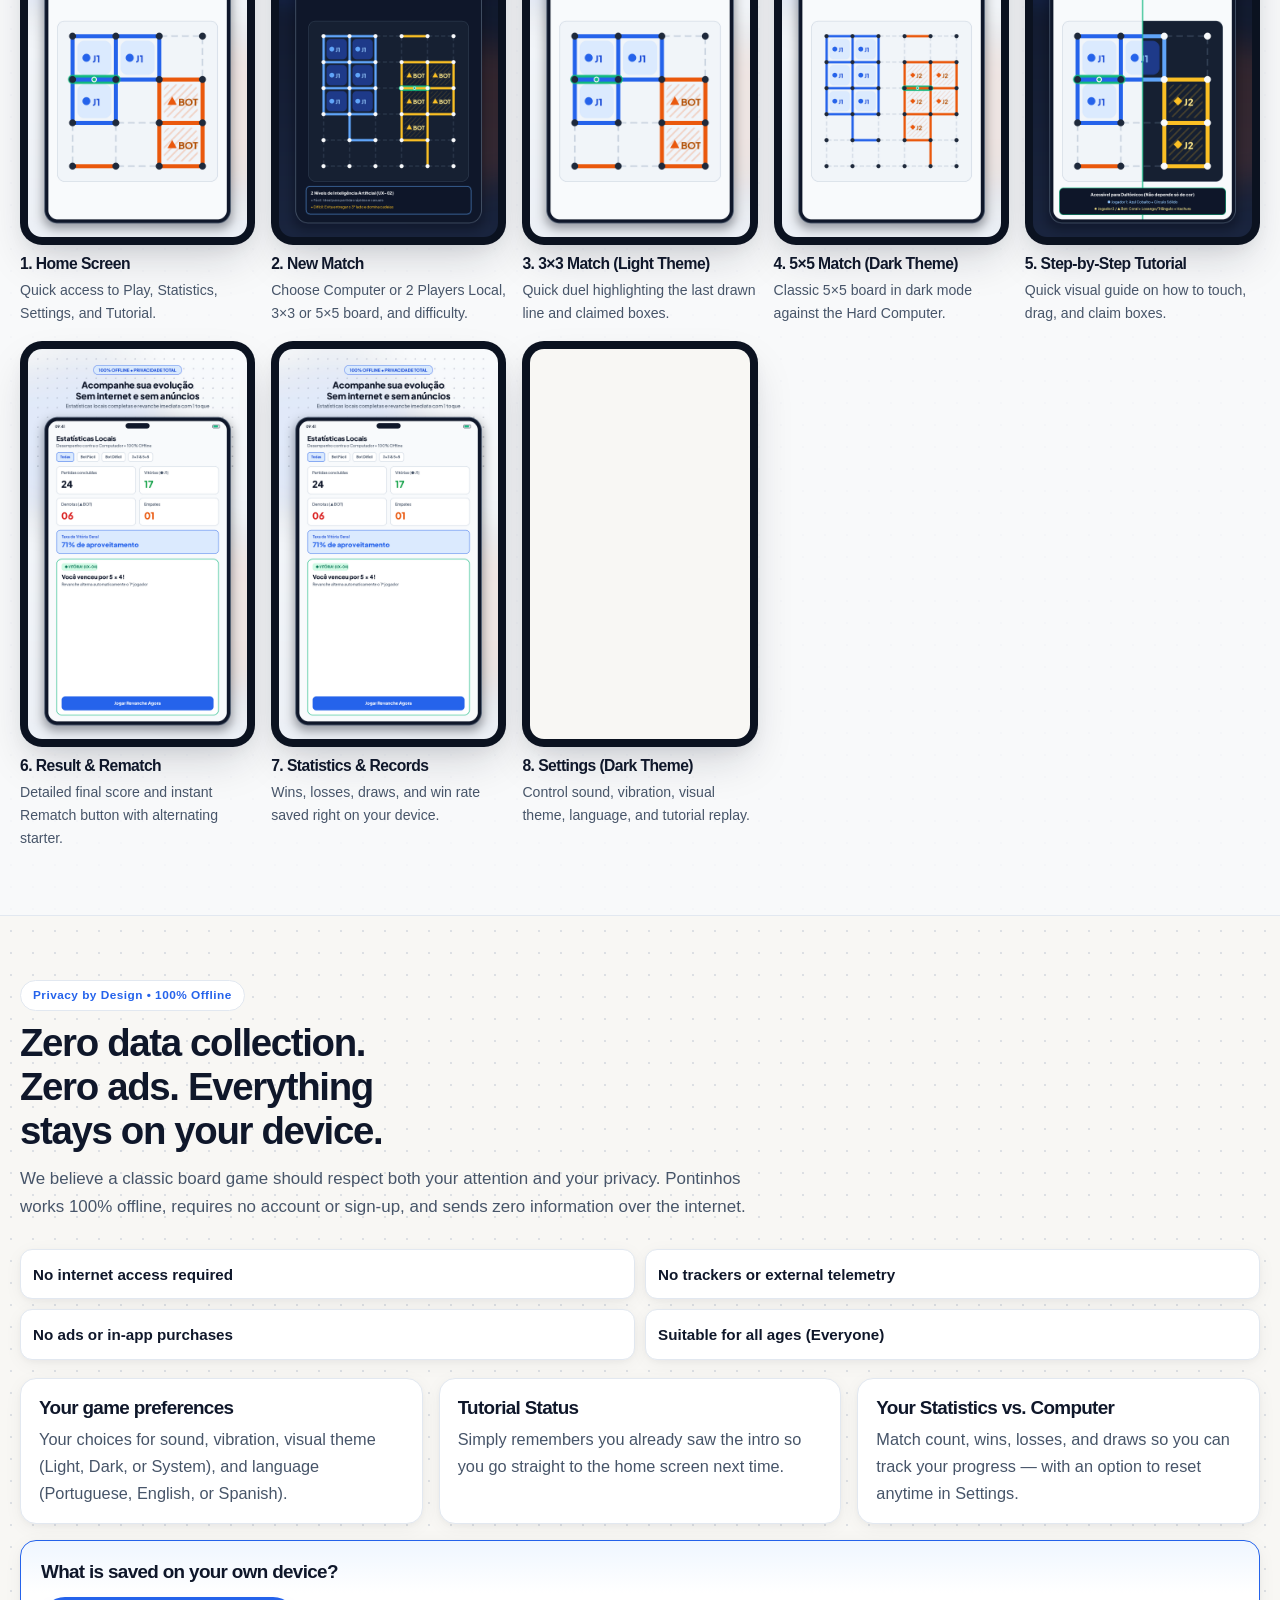
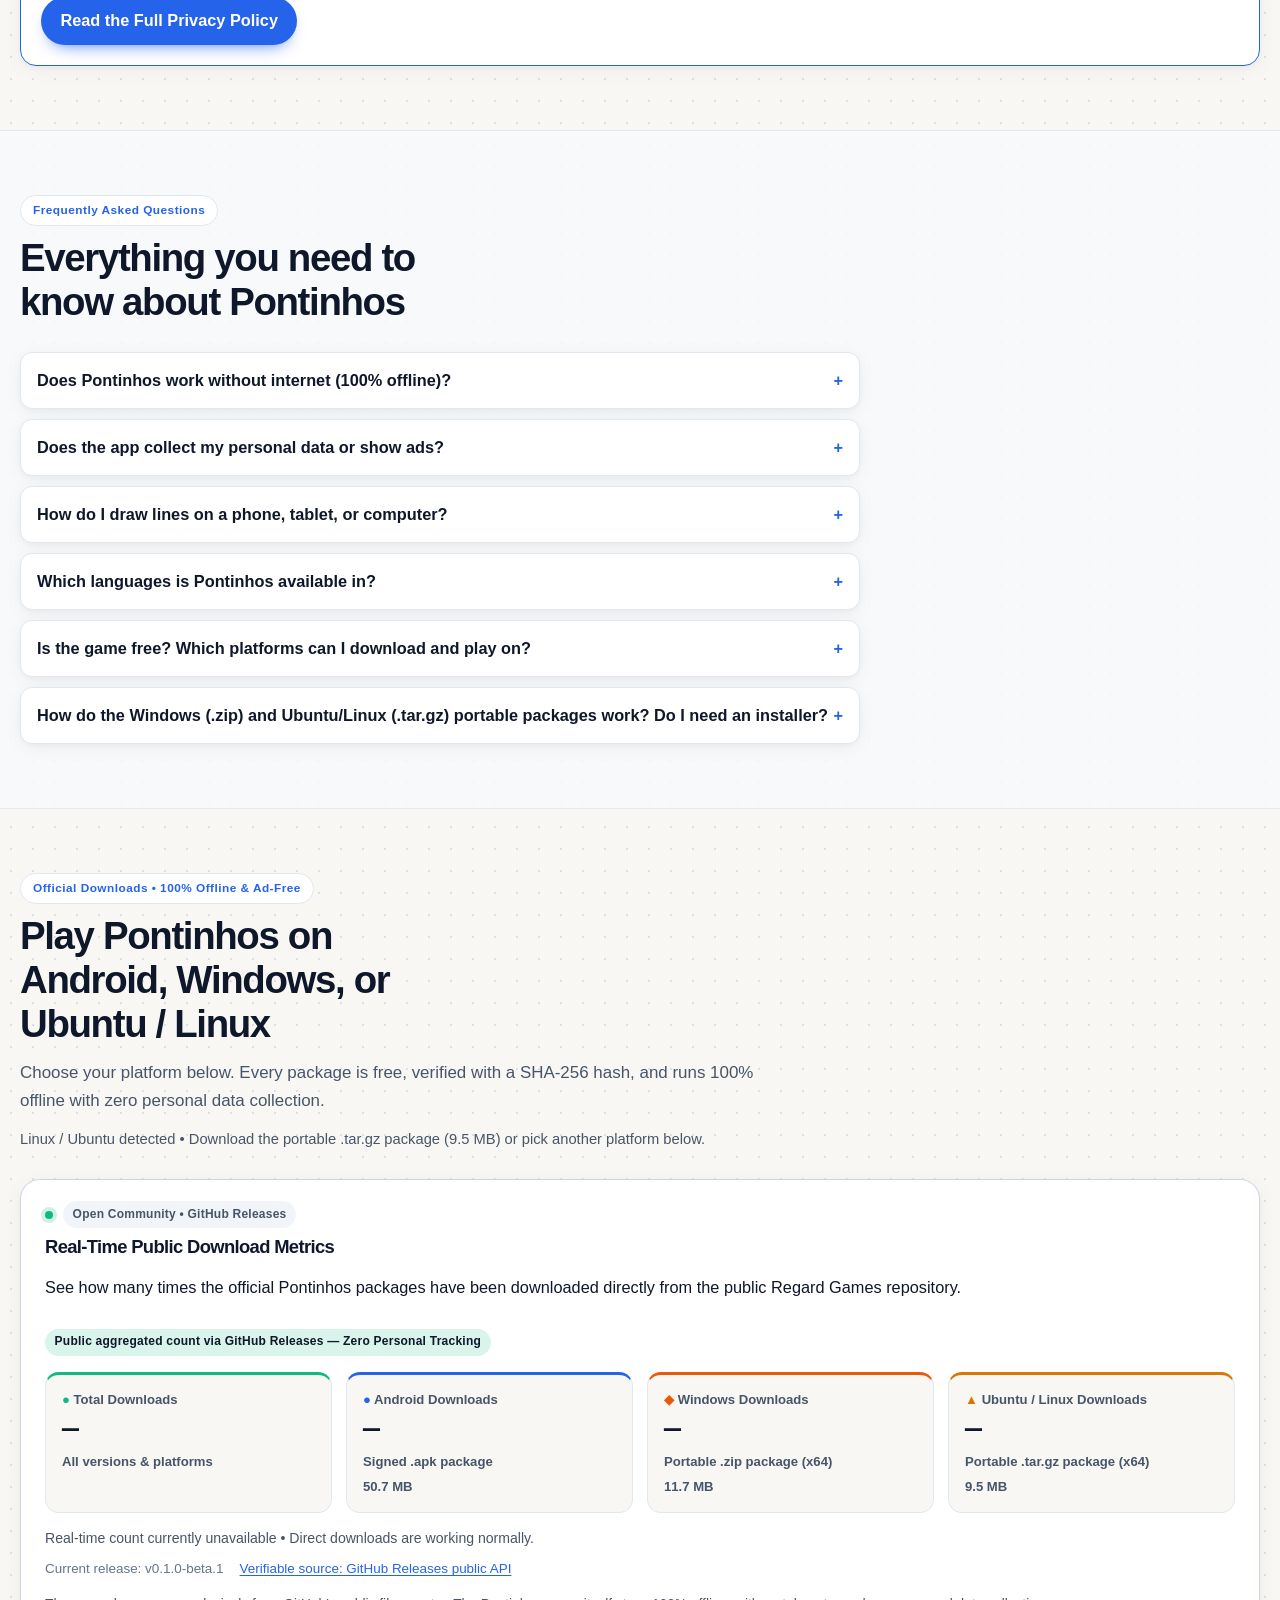
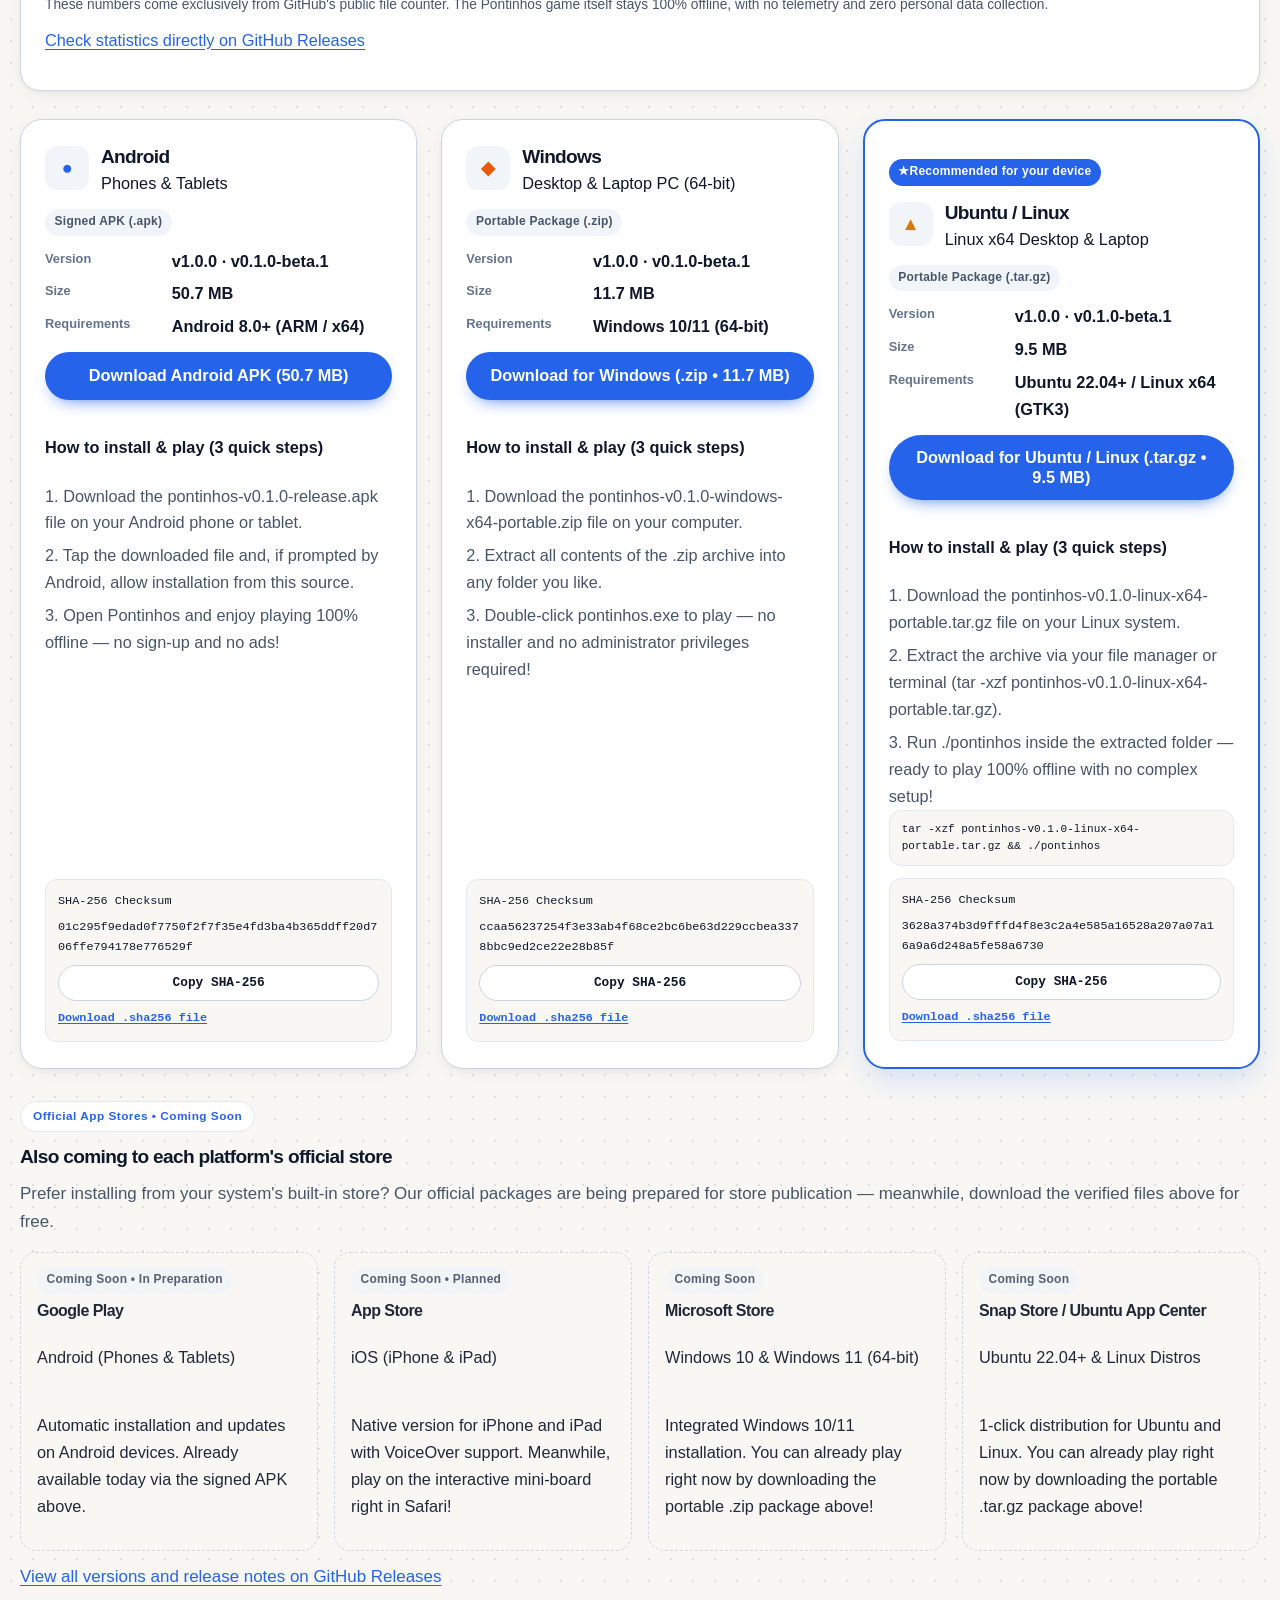
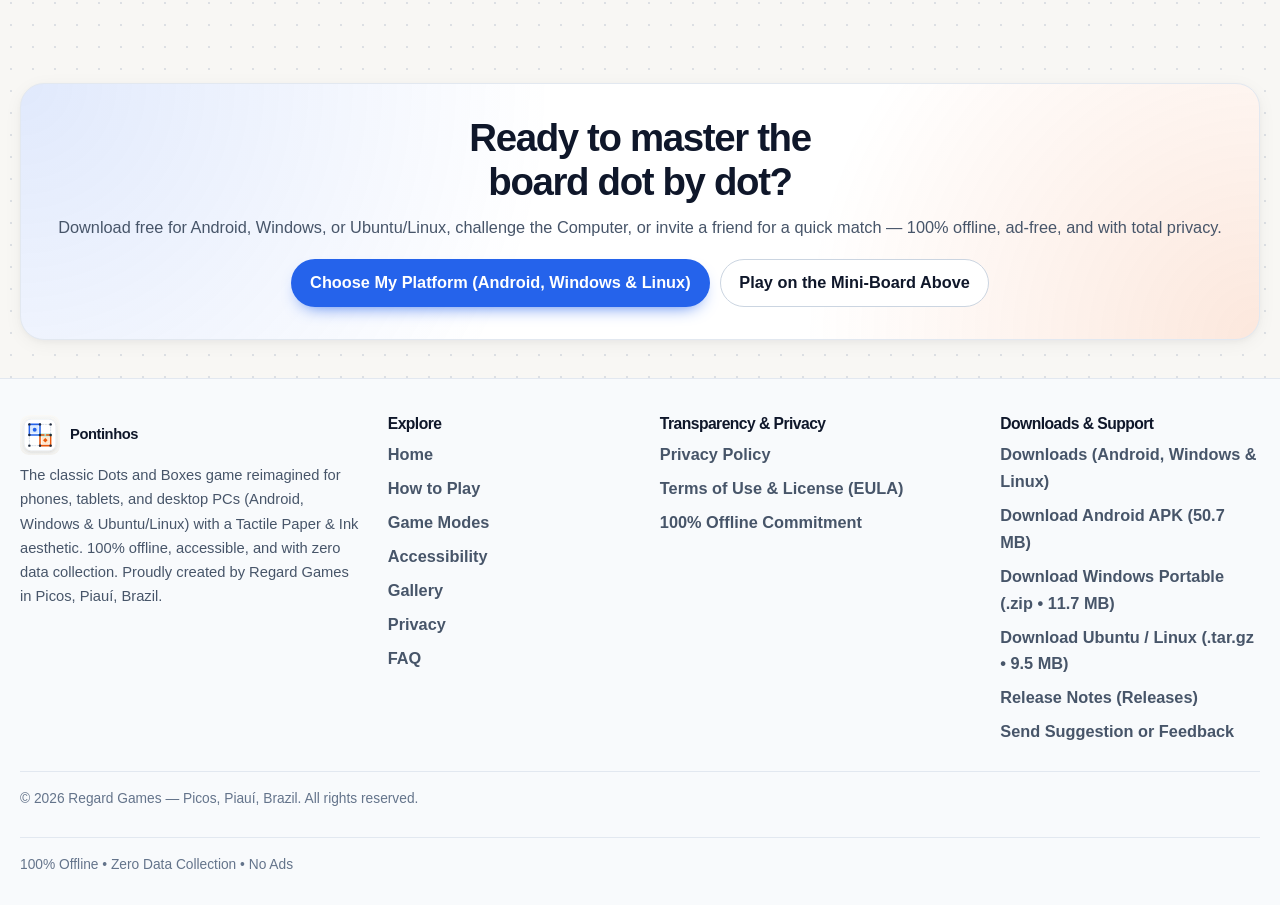
==== commit 4d6cb464: "Adiciona downloads de Windows e Linux, métricas públicas e a EULA. A landing oferece os três pacotes" ====
--- a/docs/index.html
+++ b/docs/index.html
@@ -3,8 +3,8 @@
 <head>
   <meta charset="utf-8">
   <meta name="viewport" content="width=device-width, initial-scale=1">
-  <title>Pontinhos — Estratégia ponto a ponto | 100% Offline e Privado | Regard Games</title>
-  <meta name="description" content="Jogue o clássico Jogo dos Pontinhos no celular ou tablet! Toque e arraste ponto a ponto, desafie o Computador ou jogue com amigos. 100% offline, sem anúncios e zero coleta de dados. Criado pela Regard Games em Picos, Piauí, Brasil.">
+  <title>Pontinhos — Estratégia ponto a ponto para Android, Windows e Linux | 100% Offline | Regard Games</title>
+  <meta name="description" content="Jogue o clássico Jogo dos Pontinhos no Android, Windows e Ubuntu/Linux! Toque ou clique e arraste ponto a ponto, desafie o Computador ou jogue com amigos. 100% offline, sem anúncios e zero coleta de dados. Criado pela Regard Games em Picos, Piauí, Brasil.">
   <meta name="theme-color" content="#F8F7F4" media="(prefers-color-scheme: light)">
   <meta name="theme-color" content="#0F172A" media="(prefers-color-scheme: dark)">
   <link rel="icon" type="image/svg+xml" href="store-assets/logo-mark.svg">
@@ -20,8 +20,8 @@
   <meta property="og:locale:alternate" content="en_US">
   <meta property="og:locale:alternate" content="es_ES">
   <meta property="og:site_name" content="Pontinhos — Regard Games">
-  <meta property="og:title" content="Pontinhos — Estratégia ponto a ponto (100% Offline e Privado)">
-  <meta property="og:description" content="Toque em um ponto e arraste até o vizinho para fechar quadrados! Jogue contra a IA ou com um amigo no mesmo aparelho — 100% offline, sem anúncios e zero coleta de dados.">
+  <meta property="og:title" content="Pontinhos — Estratégia ponto a ponto (Android, Windows e Ubuntu/Linux • 100% Offline)">
+  <meta property="og:description" content="Toque ou clique em um ponto e arraste até o vizinho para fechar quadrados! Baixe grátis para Android (.apk), Windows (.zip) e Ubuntu/Linux (.tar.gz) — 100% offline, sem anúncios e zero coleta de dados.">
   <meta property="og:url" content="https://regardgames.github.io/pontinhos/">
   <meta property="og:image" content="https://regardgames.github.io/pontinhos/assets/feature-graphic.png">
   <meta property="og:image:width" content="1024">
@@ -29,8 +29,8 @@
   <meta property="og:image:alt" content="Banner oficial do Pontinhos — Estratégia ponto a ponto">
 
   <meta name="twitter:card" content="summary_large_image">
-  <meta name="twitter:title" content="Pontinhos — Estratégia ponto a ponto (100% Offline e Privado)">
-  <meta name="twitter:description" content="Toque em um ponto e arraste até o vizinho para fechar quadrados! Jogue contra a IA ou com um amigo no mesmo aparelho — 100% offline, sem anúncios e zero coleta de dados.">
+  <meta name="twitter:title" content="Pontinhos — Estratégia ponto a ponto (Android, Windows e Ubuntu/Linux • 100% Offline)">
+  <meta name="twitter:description" content="Toque ou clique em um ponto e arraste até o vizinho para fechar quadrados! Baixe grátis para Android (.apk), Windows (.zip) e Ubuntu/Linux (.tar.gz) — 100% offline, sem anúncios e zero coleta de dados.">
   <meta name="twitter:image" content="https://regardgames.github.io/pontinhos/assets/feature-graphic.png">
 
   <script type="application/ld+json">
@@ -39,7 +39,7 @@
     "@type": "VideoGame",
     "name": "Pontinhos",
     "alternateName": ["Jogo dos Pontinhos", "Dots and Boxes", "Puntos y Cajas", "Timbiriche"],
-    "description": "O clássico jogo de estratégia ponto a ponto para celular e tablet. Toque em um ponto e arraste até o ponto vizinho para fechar quadrados, desafie o Computador ou jogue com um amigo no mesmo aparelho — 100% offline, sem anúncios e com zero coleta de dados.",
+    "description": "O clássico jogo de estratégia ponto a ponto para Android, Windows e Ubuntu/Linux. Toque ou clique em um ponto e arraste até o ponto vizinho para fechar quadrados, desafie o Computador ou jogue com um amigo no mesmo aparelho — 100% offline, sem anúncios e com zero coleta de dados.",
     "genre": ["Strategy", "Board Game", "Puzzle", "Casual"],
     "playMode": ["SinglePlayer", "MultiPlayer", "CoOp"],
     "numberOfPlayers": {
@@ -48,11 +48,15 @@
       "maxValue": 2
     },
     "applicationCategory": "GameApplication",
-    "operatingSystem": "Android, iOS",
+    "operatingSystem": "Android 8.0+, Windows 10/11 (x64), Ubuntu 22.04+ / Linux (x64), iOS",
     "inLanguage": ["pt-BR", "en", "es"],
-    "softwareVersion": "0.1.0",
+    "softwareVersion": "1.0.0 (v0.1.0-beta.1)",
     "url": "https://regardgames.github.io/pontinhos/",
-    "downloadUrl": "https://github.com/regardgames/pontinhos/releases/download/v0.1.0-beta.1/pontinhos-v0.1.0-release.apk",
+    "downloadUrl": [
+    "https://github.com/regardgames/pontinhos/releases/download/v0.1.0-beta.1/pontinhos-v0.1.0-release.apk",
+    "https://github.com/regardgames/pontinhos/releases/download/v0.1.0-beta.1/pontinhos-v0.1.0-windows-x64-portable.zip",
+    "https://github.com/regardgames/pontinhos/releases/download/v0.1.0-beta.1/pontinhos-v0.1.0-linux-x64-portable.tar.gz"
+  ],
     "installUrl": "https://github.com/regardgames/pontinhos/releases/tag/v0.1.0-beta.1",
     "image": "https://regardgames.github.io/pontinhos/assets/feature-graphic.png",
     "screenshot": [
@@ -114,13 +118,12 @@
         <a href="#galeria" data-i18n="nav.gallery">Galeria</a>
         <a href="#privacidade" data-i18n="nav.privacy">Privacidade</a>
         <a href="#faq" data-i18n="nav.faq">FAQ</a>
+        <a href="#download" data-i18n="nav.download">Downloads</a>
         <a
           class="btn btn-primary site-nav-cta"
-          href="https://github.com/regardgames/pontinhos/releases/download/v0.1.0-beta.1/pontinhos-v0.1.0-release.apk"
-          rel="noopener noreferrer"
-          data-download-link
+          href="#download"
           data-i18n="nav.downloadCta"
-        >Baixar APK</a>
+        >Baixar Grátis</a>
       </nav>
       <div class="header-actions">
         <div class="lang-switch" role="group" data-i18n-aria="nav.langGroupAria" aria-label="Selecionar idioma da página">
@@ -132,7 +135,7 @@
           <span class="theme-icon" aria-hidden="true">☀</span>
           <span class="theme-label" data-i18n="nav.themeLight">Claro</span>
         </button>
-        <a class="btn btn-primary btn-compact" href="https://github.com/regardgames/pontinhos/releases/download/v0.1.0-beta.1/pontinhos-v0.1.0-release.apk" data-i18n="nav.downloadCta">Baixar APK</a>
+        <a class="btn btn-primary btn-compact" href="#download" data-i18n="nav.downloadCta">Baixar Grátis</a>
       </div>
     </div>
   </header>
@@ -150,18 +153,42 @@
             </div>
           </div>
           <h1 id="hero-titulo"><span data-i18n="hero.titleLine1">Estratégia</span> <span class="hero-accent" data-i18n="hero.titleAccent">ponto a ponto.</span></h1>
-          <p class="hero-lead" data-i18n="hero.lead">O clássico Jogo dos Pontinhos de papel e caneta reinventado para celular e tablet com estética Tactile Paper &amp; Ink. Toque em um ponto e arraste até o ponto vizinho para traçar sua linha, feche quadrados em cadeia e vença o Computador ou um amigo no mesmo aparelho — 100% offline, sem anúncios e com privacidade absoluta.</p>
+          <p class="hero-lead" data-i18n="hero.lead">O clássico Jogo dos Pontinhos de papel e caneta reinventado para celular, tablet e computador com estética Tactile Paper &amp; Ink. Toque ou clique em um ponto e arraste até o ponto vizinho para traçar sua linha, feche quadrados em cadeia e vença o Computador ou um amigo no mesmo aparelho — 100% offline, sem anúncios e com privacidade absoluta.</p>
           <ul class="trust-pills" aria-label="Destaques">
+            <li><strong data-i18n="hero.badgePlatforms">Android • Windows 10/11 • Ubuntu / Linux</strong></li>
             <li><strong data-i18n="hero.badgeOffline">100% Offline (Jogue sem internet)</strong></li>
             <li><strong data-i18n="hero.badgePrivacy">Zero Coleta de Dados • Zero Anúncios</strong></li>
-            <li><strong data-i18n="hero.badgeDrag">Gesto Intuitivo: Toque e Arraste</strong></li>
+            <li><strong data-i18n="hero.badgeDrag">Toque ou Clique e Arraste Ponto a Ponto</strong></li>
             <li><strong data-i18n="hero.badgeModes">Solo vs. IA ou 2 Jogadores Local</strong></li>
             <li><strong data-i18n="hero.badgeWcag">Acessível (Alto Contraste &amp; Símbolos)</strong></li>
           </ul>
           <div class="hero-actions">
-            <a class="btn btn-primary" href="https://github.com/regardgames/pontinhos/releases/download/v0.1.0-beta.1/pontinhos-v0.1.0-release.apk" data-i18n="hero.ctaDownload">Baixar APK Android (v0.1.0-beta.1)</a>
-            <a class="btn btn-secondary" href="#tabuleiro-interativo" data-i18n="hero.ctaPlayDemo">Experimentar no Navegador</a>
-            <a class="btn btn-text" href="https://github.com/regardgames/pontinhos/releases/tag/v0.1.0-beta.1" data-i18n="hero.ctaReleaseNotes">Ver Notas da Versão</a>
+            <p class="hero-platform-banner" data-i18n="hero.platformBanner">Disponível para Android, Windows e Ubuntu / Linux</p>
+            <div class="hero-cta-row">
+              <a href="#download" class="btn btn-primary" id="hero-primary-download">
+                <svg class="btn-icon" width="20" height="20" viewBox="0 0 24 24" aria-hidden="true" fill="currentColor">
+                  <path d="M12 3a1 1 0 0 1 1 1v9.59l2.3-2.3a1 1 0 1 1 1.4 1.42l-4 4a1 1 0 0 1-1.4 0l-4-4a1 1 0 1 1 1.4-1.42L11 13.59V4a1 1 0 0 1 1-1z"/>
+                  <path d="M5 19a1 1 0 0 1 1-1h12a1 1 0 1 1 0 2H6a1 1 0 0 1-1-1z"/>
+                </svg>
+                <span data-i18n="hero.ctaDownloadSection">Baixar Grátis (Android, Windows e Linux)</span>
+              </a>
+              <a href="#tabuleiro-interativo" class="btn btn-secondary" data-i18n="hero.ctaPlayDemo">Experimentar no Navegador</a>
+            </div>
+            <div class="hero-platform-pills" role="group" data-i18n-aria="download.directGroupAria" aria-label="Downloads diretos por plataforma">
+              <a class="platform-pill" data-platform-target="android" data-direct-download="android" href="https://github.com/regardgames/pontinhos/releases/download/v0.1.0-beta.1/pontinhos-v0.1.0-release.apk">
+                <span class="platform-pill-dot" aria-hidden="true">●</span>
+                <span data-i18n="hero.ctaDownloadAndroid">Baixar para Android (.apk • 50,7 MB)</span>
+              </a>
+              <a class="platform-pill" data-platform-target="windows" data-direct-download="windows" href="https://github.com/regardgames/pontinhos/releases/download/v0.1.0-beta.1/pontinhos-v0.1.0-windows-x64-portable.zip">
+                <span class="platform-pill-dot" aria-hidden="true">◆</span>
+                <span data-i18n="hero.ctaDownloadWindows">Baixar para Windows (.zip • 11,7 MB)</span>
+              </a>
+              <a class="platform-pill" data-platform-target="linux" data-direct-download="linux" href="https://github.com/regardgames/pontinhos/releases/download/v0.1.0-beta.1/pontinhos-v0.1.0-linux-x64-portable.tar.gz">
+                <span class="platform-pill-dot" aria-hidden="true">▲</span>
+                <span data-i18n="hero.ctaDownloadLinux">Baixar para Ubuntu / Linux (.tar.gz • 9,5 MB)</span>
+              </a>
+            </div>
+            <a class="btn btn-text" href="#download" data-i18n="hero.ctaAllPlatforms">Ver todas as plataformas e checksums SHA-256</a>
           </div>
         </div>
 
@@ -180,11 +207,11 @@
               <span class="turn-badge" id="turn-bot" data-i18n="demo.badgeBot" hidden>VEZ DO BOT</span>
             </div>
           </div>
-          <p class="board-status" id="board-status" role="status" aria-live="polite" data-i18n="demo.msgInitial">Toque em um ponto e arraste até o ponto vizinho para fechar a 1ª caixa!</p>
-          <p class="visually-hidden" id="board-help" data-i18n="demo.help">Use Tab para chegar a uma linha tracejada e Enter ou Espaço para jogar. Você também pode tocar em um ponto e arrastar até o ponto vizinho.</p>
+          <p class="board-status" id="board-status" role="status" aria-live="polite" data-i18n="demo.msgInitial">Toque ou clique em um ponto e arraste até o ponto vizinho para fechar o 1º quadrado!</p>
+          <p class="visually-hidden" id="board-help" data-i18n="demo.help">Use Tab para navegar até uma linha tracejada e pressione Enter ou Espaço para jogar. Você também pode tocar ou clicar em um ponto e arrastar até o ponto vizinho.</p>
           <div class="board-surface" id="board-mount"></div>
           <button type="button" class="btn btn-secondary board-reset" id="reset-board" data-i18n-aria="demo.resetAria" aria-label="Reiniciar demonstração do mini-tabuleiro"><span aria-hidden="true">↻ </span><span data-i18n="demo.resetBtn">Reiniciar</span></button>
-          <p class="board-legend" data-i18n="demo.legend">Toque em um ponto e arraste até o vizinho, ou toque entre dois pontos. ● J1 em azul · ▲ BOT em âmbar · destaque verde na última linha.</p>
+          <p class="board-legend" data-i18n="demo.legend">Toque ou clique em um ponto e arraste até o vizinho (ou clique entre dois pontos). ● J1 em azul · ▲ BOT em âmbar · destaque verde na última linha.</p>
         </div>
       </div>
     </section>
@@ -198,9 +225,9 @@
         </div>
         <div class="cards-3">
           <article class="card">
-            <p class="seal" data-i18n="exp.card1Badge">Gesto Natural • Toque e Arraste</p>
-            <h3 data-i18n="exp.card1Title">Toque em um ponto e arraste até o vizinho</h3>
-            <p data-i18n="exp.card1Body">Desenhe suas linhas como se estivesse com a caneta no papel: basta tocar em um ponto e deslizar o dedo até o ponto vizinho para visualizar o traço antes de soltar — ou tocar direto entre dois pontos.</p>
+            <p class="seal" data-i18n="exp.card1Badge">Gesto Natural • Toque ou Clique e Arraste</p>
+            <h3 data-i18n="exp.card1Title">Toque ou clique em um ponto e arraste até o vizinho</h3>
+            <p data-i18n="exp.card1Body">Desenhe suas linhas como se estivesse com a caneta no papel: no celular, tablet ou PC, basta tocar ou clicar em um ponto e arrastar até o ponto vizinho para ver o traço antes de soltar — ou tocar/clicar diretamente entre dois pontos.</p>
           </article>
           <article class="card">
             <p class="seal" data-i18n="exp.card2Badge">100% Offline • Sempre Pronto</p>
@@ -307,12 +334,12 @@
         </ul>
         <div class="cards-2" style="margin-top:16px">
           <article class="card">
-            <h3 data-i18n="a11y.card1Title">Leitores de Tela e Fontes Ampliadas</h3>
-            <p data-i18n="a11y.card1Body">Compatível com TalkBack (Android) e VoiceOver (iOS), anunciando turnos, placares e coordenadas do tabuleiro, além de se adaptar perfeitamente a fontes ampliadas do sistema.</p>
-          </article>
-          <article class="card">
-            <h3 data-i18n="a11y.card2Title">Perfeito no Celular e no Tablet</h3>
-            <p data-i18n="a11y.card2Body">Seja em smartphones compactos ou em tablets grandes e iPad, o tabuleiro mantém proporções confortáveis e áreas de toque generosas para jogar sem cliques acidentais.</p>
+            <h3 data-i18n="a11y.card1Title">Leitores de Tela, Teclado e Texto Ampliado</h3>
+            <p data-i18n="a11y.card1Body">Compatível com leitores de tela e atalhos de teclado no desktop (Esc, R, setas), anunciando turnos, placar e coordenadas do tabuleiro, além de se adaptar perfeitamente a fontes ampliadas do sistema.</p>
+          </article>
+          <article class="card">
+            <h3 data-i18n="a11y.card2Title">Perfeito no Celular, Tablet e Computador</h3>
+            <p data-i18n="a11y.card2Body">Seja em smartphones compactos, tablets ou monitores widescreen no Windows e Ubuntu/Linux, o tabuleiro mantém proporções confortáveis e áreas generosas para jogar no toque ou no mouse sem cliques acidentais.</p>
           </article>
         </div>
       </div>
@@ -328,8 +355,8 @@
         <div class="steps-4">
           <article class="card">
             <p class="step-index" data-i18n="how.step1Num">Passo 1</p>
-            <h3 data-i18n="how.step1Title">Toque em um ponto e arraste</h3>
-            <p data-i18n="how.step1Body">Na sua vez, toque em qualquer ponto do tabuleiro e arraste o dedo até um ponto vizinho (horizontal ou vertical) para traçar sua linha.</p>
+            <h3 data-i18n="how.step1Title">Toque ou clique em um ponto e arraste</h3>
+            <p data-i18n="how.step1Body">Na sua vez, toque ou clique em qualquer ponto do tabuleiro e arraste até um ponto vizinho (horizontal ou vertical) para traçar sua linha.</p>
           </article>
           <article class="card">
             <p class="step-index" data-i18n="how.step2Num">Passo 2</p>
@@ -440,18 +467,221 @@
             <p data-i18n="faq.a2">Não. Temos compromisso de Zero Coleta de Dados e Zero Anúncios. O jogo não pede cadastro, não acessa sua localização, contatos ou câmera, e não compartilha nada com terceiros. Suas estatísticas e preferências ficam guardadas somente no seu próprio aparelho.</p>
           </details>
           <details>
-            <summary data-i18n="faq.q3">Como funciona o gesto de tocar e arrastar para desenhar linhas?</summary>
-            <p data-i18n="faq.a3">É super intuitivo: basta tocar em um ponto do tabuleiro e arrastar o dedo até um ponto vizinho (na horizontal ou vertical). O jogo mostra uma prévia da linha enquanto você desliza e confirma a jogada ao soltar o dedo. Se preferir, você também pode tocar diretamente no espaço entre dois pontos.</p>
+            <summary data-i18n="faq.q3">Como funciona para desenhar linhas no celular, tablet ou computador?</summary>
+            <p data-i18n="faq.a3">É super intuitivo tanto no toque quanto no mouse: basta tocar ou clicar em um ponto do tabuleiro e arrastar até um ponto vizinho (na horizontal ou vertical). O jogo mostra uma prévia da linha enquanto você desliza e confirma a jogada ao soltar. Se preferir, você também pode tocar ou clicar diretamente no espaço entre dois pontos.</p>
           </details>
           <details>
             <summary data-i18n="faq.q4">Em quais idiomas o Pontinhos está disponível?</summary>
             <p data-i18n="faq.a4">O aplicativo e o site oficial estão totalmente disponíveis em três idiomas: Português (Brasil), Inglês (English) e Espanhol (Español). Você pode trocar o idioma a qualquer momento nas Configurações do jogo ou no topo desta página.</p>
           </details>
           <details>
-            <summary data-i18n="faq.q5">O jogo é gratuito? Em quais aparelhos posso jogar?</summary>
-            <p data-i18n="faq.a5">Sim, o Pontinhos é gratuito e livre de propagandas ou cobranças. Ele foi desenhado para celulares e tablets Android e iOS, e você já pode baixar o instalador oficial (APK) para Android gratuitamente nesta página.</p>
+            <summary data-i18n="faq.q5">O jogo é gratuito? Em quais plataformas posso baixar e jogar?</summary>
+            <p data-i18n="faq.a5">Sim! O Pontinhos é 100% gratuito, livre de anúncios e sem cobranças. Você pode baixar gratuitamente nesta página os pacotes oficiais para Android (.apk assinado, 50,7 MB), Windows 10/11 64-bit (.zip portátil, 11,7 MB) e Ubuntu / Linux 64-bit (.tar.gz portátil, 9,5 MB), ou jogar a demonstração direto no navegador.</p>
           </details>
-        </div>
+          <details>
+            <summary data-i18n="faq.q6">Como funcionam os pacotes portáteis de Windows (.zip) e Ubuntu/Linux (.tar.gz)? Preciso de instalador?</summary>
+            <p data-i18n="faq.a6">Não precisa de instalador nem de permissão de administrador! No Windows 10/11, basta extrair o arquivo .zip em qualquer pasta e abrir pontinhos.exe. No Ubuntu 22.04+ / Linux x64, basta extrair o arquivo .tar.gz e executar ./pontinhos. Todos os downloads contam com código SHA-256 público para verificação de segurança.</p>
+          </details>
+        </div>
+      </div>
+    </section>
+
+    <section id="download" class="band" aria-labelledby="download-title">
+      <div class="container">
+        <div class="section-heading">
+          <p class="eyebrow" data-i18n="download.kicker">Downloads Oficiais • 100% Offline &amp; Sem Anúncios</p>
+          <h2 id="download-title" data-i18n="download.title">Jogue Pontinhos no Android, Windows ou Ubuntu / Linux</h2>
+          <p class="section-lead" data-i18n="download.subtitle">Escolha sua plataforma abaixo. Todos os pacotes são gratuitos, verificados com hash SHA-256 e funcionam 100% offline sem coletar nenhum dado pessoal.</p>
+          <p class="os-detect-banner" id="os-detect-banner" aria-live="polite" data-i18n="osDetect.detectedGeneric">Escolha sua plataforma: pacotes oficiais 100% offline para Android, Windows e Ubuntu / Linux.</p>
+        </div>
+
+        <div class="download-metrics-panel is-loading" id="download-metrics" role="region" data-i18n-aria="metrics.panelAria" aria-label="Painel de métricas públicas de downloads do Pontinhos via GitHub Releases">
+          <div class="metrics-bar-header">
+            <div>
+              <span class="metrics-live-indicator">
+                <span class="metrics-pulse-dot" aria-hidden="true"></span>
+                <span class="metrics-kicker" data-i18n="metrics.kicker">Comunidade Aberta • GitHub Releases</span>
+              </span>
+              <h3 class="metrics-title" data-i18n="metrics.title">Métricas Públicas de Download em Tempo Real</h3>
+              <p class="metrics-subtitle" data-i18n="metrics.subtitle">Acompanhe quantas vezes os pacotes oficiais do Pontinhos foram baixados diretamente pelo repositório público da Regard Games.</p>
+            </div>
+            <span class="privacy-seal-badge" data-i18n="metrics.privacySealBadge">Contagem pública agregada via GitHub Releases — Zero Rastreamento Pessoal</span>
+          </div>
+          <div class="metrics-counters-grid">
+            <article class="metric-counter-card metric-total">
+              <span class="metric-label"><span class="metric-symbol" aria-hidden="true">●</span> <span data-i18n="metrics.totalLabel">Total de Downloads</span></span>
+              <strong class="metric-value" id="metric-total-count" data-metric="total" aria-live="polite">—</strong>
+              <span class="metric-sub" data-i18n="metrics.totalSub">Todas as versões e plataformas</span>
+            </article>
+            <article class="metric-counter-card metric-android">
+              <span class="metric-label"><span class="metric-symbol" aria-hidden="true">●</span> <span data-i18n="metrics.androidLabel">Downloads Android</span></span>
+              <strong class="metric-value" id="metric-android-count" data-metric="android" aria-live="polite">—</strong>
+              <span class="metric-sub" data-i18n="metrics.androidSub">Pacote .apk assinado</span>
+              <span class="metric-size" data-i18n="download.android.size">50,7 MB</span>
+            </article>
+            <article class="metric-counter-card metric-windows">
+              <span class="metric-label"><span class="metric-symbol" aria-hidden="true">◆</span> <span data-i18n="metrics.windowsLabel">Downloads Windows</span></span>
+              <strong class="metric-value" id="metric-windows-count" data-metric="windows" aria-live="polite">—</strong>
+              <span class="metric-sub" data-i18n="metrics.windowsSub">Pacote portátil .zip (x64)</span>
+              <span class="metric-size" data-i18n="download.windows.size">11,7 MB</span>
+            </article>
+            <article class="metric-counter-card metric-linux">
+              <span class="metric-label"><span class="metric-symbol" aria-hidden="true">▲</span> <span data-i18n="metrics.linuxLabel">Downloads Ubuntu / Linux</span></span>
+              <strong class="metric-value" id="metric-linux-count" data-metric="linux" aria-live="polite">—</strong>
+              <span class="metric-sub" data-i18n="metrics.linuxSub">Pacote portátil .tar.gz (x64)</span>
+              <span class="metric-size" data-i18n="download.linux.size">9,5 MB</span>
+            </article>
+          </div>
+          <div class="metrics-footer">
+            <p class="metrics-status" id="metrics-status-text" aria-live="polite" data-i18n="metrics.statusLoading">Consultando GitHub Releases...</p>
+            <p class="metrics-source-row">
+              <span><span data-i18n="metrics.latestReleaseLabel">Versão atual:</span> v0.1.0-beta.1</span>
+              <a href="https://github.com/regardgames/pontinhos/releases/tag/v0.1.0-beta.1" data-i18n="metrics.sourceLinkText">Fonte verificável: API pública do GitHub Releases</a>
+            </p>
+            <p class="metrics-privacy-note" data-i18n="metrics.privacySealDetail">Estes números vêm exclusivamente do contador público de arquivos do GitHub. O jogo Pontinhos permanece 100% offline, sem telemetria e sem coletar nenhum dado pessoal.</p>
+            <p class="metrics-fallback" id="metrics-fallback" hidden>
+              <a href="https://github.com/regardgames/pontinhos/releases" data-i18n="metrics.fallbackLinkText">Conferir estatísticas diretamente no GitHub Releases</a>
+            </p>
+          </div>
+        </div>
+
+        <div class="download-platforms-grid">
+          <article class="platform-download-card" data-platform="android" id="download-card-android">
+            <p class="os-recommended-pill" data-i18n="osDetect.recommendedBadge">Recomendado para seu dispositivo</p>
+            <div class="platform-card-top">
+              <span class="platform-mark" aria-hidden="true">●</span>
+              <div>
+                <h3 data-i18n="download.android.title">Android</h3>
+                <p data-i18n="download.android.subtitle">Celulares e Tablets</p>
+              </div>
+            </div>
+            <span class="card-badge" data-i18n="download.android.format">APK Assinado (.apk)</span>
+            <dl class="download-specs">
+              <div><dt data-i18n="download.versionLabel">Versão</dt><dd><span data-i18n="download.android.versionBadge">v1.0.0</span> · <span data-i18n="download.android.releaseTag">v0.1.0-beta.1</span></dd></div>
+              <div><dt data-i18n="download.sizeLabel">Tamanho</dt><dd data-i18n="download.android.size">50,7 MB</dd></div>
+              <div><dt data-i18n="download.reqLabel">Requisitos</dt><dd data-i18n="download.android.req">Android 8.0+ (ARM / x64)</dd></div>
+            </dl>
+            <a class="btn btn-primary" data-direct-download="android" href="https://github.com/regardgames/pontinhos/releases/download/v0.1.0-beta.1/pontinhos-v0.1.0-release.apk" data-i18n="download.android.btnText" data-i18n-aria="download.android.btnAria" aria-label="Baixar pacote APK assinado do Pontinhos para Android (50,7 megabytes)">Baixar APK Android (50,7 MB)</a>
+            <div>
+              <h4 data-i18n="download.quickInstallTitle">Como instalar e jogar (3 passos rápidos)</h4>
+              <ol class="install-steps">
+                <li data-i18n="download.android.step1">1. Baixe o arquivo pontinhos-v0.1.0-release.apk no seu celular ou tablet Android.</li>
+                <li data-i18n="download.android.step2">2. Toque no arquivo baixado e, se o Android solicitar, autorize a instalação desta fonte.</li>
+                <li data-i18n="download.android.step3">3. Abra o Pontinhos e divirta-se 100% offline — sem cadastro e sem anúncios!</li>
+              </ol>
+            </div>
+            <div class="checksum-box">
+              <span data-i18n="download.sha256Label">Checksum SHA-256</span>
+              <code>01c295f9edad0f7750f2f7f35e4fd3ba4b365ddff20d706ffe794178e776529f</code>
+              <div class="checksum-actions">
+                <button type="button" class="btn btn-secondary checksum-copy" data-copy-hash="01c295f9edad0f7750f2f7f35e4fd3ba4b365ddff20d706ffe794178e776529f" data-i18n="download.sha256CopyBtn" data-i18n-aria="download.android.sha256Aria" aria-label="Copiar hash SHA-256 do APK de Android">Copiar SHA-256</button>
+                <a class="checksum-link" href="https://github.com/regardgames/pontinhos/releases/download/v0.1.0-beta.1/pontinhos-v0.1.0-release.apk.sha256" data-i18n="download.sha256FileLink">Baixar arquivo .sha256</a>
+              </div>
+            </div>
+          </article>
+
+          <article class="platform-download-card" data-platform="windows" id="download-card-windows">
+            <p class="os-recommended-pill" data-i18n="osDetect.recommendedBadge">Recomendado para seu dispositivo</p>
+            <div class="platform-card-top">
+              <span class="platform-mark" aria-hidden="true">◆</span>
+              <div>
+                <h3 data-i18n="download.windows.title">Windows</h3>
+                <p data-i18n="download.windows.subtitle">PC e Notebook (64-bit)</p>
+              </div>
+            </div>
+            <span class="card-badge" data-i18n="download.windows.format">Pacote Portátil (.zip)</span>
+            <dl class="download-specs">
+              <div><dt data-i18n="download.versionLabel">Versão</dt><dd><span data-i18n="download.windows.versionBadge">v1.0.0</span> · <span data-i18n="download.windows.releaseTag">v0.1.0-beta.1</span></dd></div>
+              <div><dt data-i18n="download.sizeLabel">Tamanho</dt><dd data-i18n="download.windows.size">11,7 MB</dd></div>
+              <div><dt data-i18n="download.reqLabel">Requisitos</dt><dd data-i18n="download.windows.req">Windows 10/11 (64-bit)</dd></div>
+            </dl>
+            <a class="btn btn-primary" data-direct-download="windows" href="https://github.com/regardgames/pontinhos/releases/download/v0.1.0-beta.1/pontinhos-v0.1.0-windows-x64-portable.zip" data-i18n="download.windows.btnText" data-i18n-aria="download.windows.btnAria" aria-label="Baixar pacote portátil ZIP do Pontinhos para Windows 10 e 11 de 64 bits (11,7 megabytes)">Baixar para Windows (.zip • 11,7 MB)</a>
+            <div>
+              <h4 data-i18n="download.quickInstallTitle">Como instalar e jogar (3 passos rápidos)</h4>
+              <ol class="install-steps">
+                <li data-i18n="download.windows.step1">1. Baixe o arquivo pontinhos-v0.1.0-windows-x64-portable.zip no seu computador.</li>
+                <li data-i18n="download.windows.step2">2. Extraia todo o conteúdo do arquivo .zip em qualquer pasta de sua preferência.</li>
+                <li data-i18n="download.windows.step3">3. Dê dois cliques em pontinhos.exe para jogar — sem instalador e sem precisar de permissão de administrador!</li>
+              </ol>
+            </div>
+            <div class="checksum-box">
+              <span data-i18n="download.sha256Label">Checksum SHA-256</span>
+              <code>ccaa56237254f3e33ab4f68ce2bc6be63d229ccbea3378bbc9ed2ce22e28b85f</code>
+              <div class="checksum-actions">
+                <button type="button" class="btn btn-secondary checksum-copy" data-copy-hash="ccaa56237254f3e33ab4f68ce2bc6be63d229ccbea3378bbc9ed2ce22e28b85f" data-i18n="download.sha256CopyBtn" data-i18n-aria="download.windows.sha256Aria" aria-label="Copiar hash SHA-256 do pacote portátil de Windows">Copiar SHA-256</button>
+                <a class="checksum-link" href="https://github.com/regardgames/pontinhos/releases/download/v0.1.0-beta.1/pontinhos-v0.1.0-windows-x64-portable.zip.sha256" data-i18n="download.sha256FileLink">Baixar arquivo .sha256</a>
+              </div>
+            </div>
+          </article>
+
+          <article class="platform-download-card" data-platform="linux" id="download-card-linux">
+            <p class="os-recommended-pill" data-i18n="osDetect.recommendedBadge">Recomendado para seu dispositivo</p>
+            <div class="platform-card-top">
+              <span class="platform-mark" aria-hidden="true">▲</span>
+              <div>
+                <h3 data-i18n="download.linux.title">Ubuntu / Linux</h3>
+                <p data-i18n="download.linux.subtitle">PC e Notebook Linux x64</p>
+              </div>
+            </div>
+            <span class="card-badge" data-i18n="download.linux.format">Pacote Portátil (.tar.gz)</span>
+            <dl class="download-specs">
+              <div><dt data-i18n="download.versionLabel">Versão</dt><dd><span data-i18n="download.linux.versionBadge">v1.0.0</span> · <span data-i18n="download.linux.releaseTag">v0.1.0-beta.1</span></dd></div>
+              <div><dt data-i18n="download.sizeLabel">Tamanho</dt><dd data-i18n="download.linux.size">9,5 MB</dd></div>
+              <div><dt data-i18n="download.reqLabel">Requisitos</dt><dd data-i18n="download.linux.req">Ubuntu 22.04+ / Linux x64 (GTK3)</dd></div>
+            </dl>
+            <a class="btn btn-primary" data-direct-download="linux" href="https://github.com/regardgames/pontinhos/releases/download/v0.1.0-beta.1/pontinhos-v0.1.0-linux-x64-portable.tar.gz" data-i18n="download.linux.btnText" data-i18n-aria="download.linux.btnAria" aria-label="Baixar pacote portátil TAR.GZ do Pontinhos para Ubuntu e Linux de 64 bits (9,5 megabytes)">Baixar para Ubuntu / Linux (.tar.gz • 9,5 MB)</a>
+            <div>
+              <h4 data-i18n="download.quickInstallTitle">Como instalar e jogar (3 passos rápidos)</h4>
+              <ol class="install-steps">
+                <li data-i18n="download.linux.step1">1. Baixe o arquivo pontinhos-v0.1.0-linux-x64-portable.tar.gz no seu sistema Linux.</li>
+                <li data-i18n="download.linux.step2">2. Extraia o pacote pelo gerenciador de arquivos ou terminal (tar -xzf pontinhos-v0.1.0-linux-x64-portable.tar.gz).</li>
+                <li data-i18n="download.linux.step3">3. Execute ./pontinhos na pasta extraída — pronto para jogar 100% offline, sem instalação complexa!</li>
+              </ol>
+              <pre class="terminal-snippet"><code>tar -xzf pontinhos-v0.1.0-linux-x64-portable.tar.gz &amp;&amp; ./pontinhos</code></pre>
+            </div>
+            <div class="checksum-box">
+              <span data-i18n="download.sha256Label">Checksum SHA-256</span>
+              <code>3628a374b3d9fffd4f8e3c2a4e585a16528a207a07a16a9a6d248a5fe58a6730</code>
+              <div class="checksum-actions">
+                <button type="button" class="btn btn-secondary checksum-copy" data-copy-hash="3628a374b3d9fffd4f8e3c2a4e585a16528a207a07a16a9a6d248a5fe58a6730" data-i18n="download.sha256CopyBtn" data-i18n-aria="download.linux.sha256Aria" aria-label="Copiar hash SHA-256 do pacote portátil de Linux">Copiar SHA-256</button>
+                <a class="checksum-link" href="https://github.com/regardgames/pontinhos/releases/download/v0.1.0-beta.1/pontinhos-v0.1.0-linux-x64-portable.tar.gz.sha256" data-i18n="download.sha256FileLink">Baixar arquivo .sha256</a>
+              </div>
+            </div>
+          </article>
+        </div>
+
+        <div class="stores-heading">
+          <p class="eyebrow" data-i18n="stores.kicker">Lojas Oficiais • Em Breve</p>
+          <h3 data-i18n="stores.title">Também chegando às lojas oficiais de cada sistema</h3>
+          <p class="section-lead" data-i18n="stores.subtitle">Prefere instalar pelas lojas integradas ao seu sistema? Nossos pacotes oficiais estão em preparação para publicação automática — enquanto isso, baixe gratuitamente os arquivos verificados acima.</p>
+        </div>
+        <div class="official-stores-grid" id="official-stores" role="region" data-i18n-aria="stores.gridAria" aria-label="Lojas oficiais de aplicativos com lançamento em breve">
+          <article class="store-coming-card" data-i18n-aria="stores.googlePlay.aria" aria-label="Google Play para Android: em breve. Hoje você já pode baixar o APK assinado nesta página.">
+            <span class="card-badge" data-i18n="stores.googlePlay.badge">Em breve • Em preparação</span>
+            <h3 data-i18n="stores.googlePlay.name">Google Play</h3>
+            <p data-i18n="stores.googlePlay.platform">Android (Celulares e Tablets)</p>
+            <p data-i18n="stores.googlePlay.desc">Instalação e atualização automática em aparelhos Android. Já disponível hoje via APK assinado acima.</p>
+          </article>
+          <article class="store-coming-card" data-i18n-aria="stores.appStore.aria" aria-label="App Store para iPhone e iPad: planejado em breve. Experimente o mini-tabuleiro interativo no navegador.">
+            <span class="card-badge" data-i18n="stores.appStore.badge">Em breve • Planejado</span>
+            <h3 data-i18n="stores.appStore.name">App Store</h3>
+            <p data-i18n="stores.appStore.platform">iOS (iPhone e iPad)</p>
+            <p data-i18n="stores.appStore.desc">Versão nativa para iPhone e iPad com suporte a VoiceOver. Enquanto isso, jogue no mini-tabuleiro interativo pelo Safari!</p>
+          </article>
+          <article class="store-coming-card" data-i18n-aria="stores.msStore.aria" aria-label="Microsoft Store para Windows 10 e 11: em breve. Hoje você já pode baixar o pacote portátil ZIP nesta página.">
+            <span class="card-badge" data-i18n="stores.msStore.badge">Em breve</span>
+            <h3 data-i18n="stores.msStore.name">Microsoft Store</h3>
+            <p data-i18n="stores.msStore.platform">Windows 10 e Windows 11 (64-bit)</p>
+            <p data-i18n="stores.msStore.desc">Instalação integrada ao Windows 10/11. Você já pode jogar agora baixando o pacote portátil .zip acima!</p>
+          </article>
+          <article class="store-coming-card" data-i18n-aria="stores.snapStore.aria" aria-label="Snap Store e Ubuntu App Center para Linux: em breve. Hoje você já pode baixar o pacote portátil TAR.GZ nesta página.">
+            <span class="card-badge" data-i18n="stores.snapStore.badge">Em breve</span>
+            <h3 data-i18n="stores.snapStore.name">Snap Store / Ubuntu App Center</h3>
+            <p data-i18n="stores.snapStore.platform">Ubuntu 22.04+ e Distribuições Linux</p>
+            <p data-i18n="stores.snapStore.desc">Distribuição em 1 clique para Ubuntu e Linux. Você já pode jogar agora baixando o pacote portátil .tar.gz acima!</p>
+          </article>
+        </div>
+        <p class="section-lead"><a href="https://github.com/regardgames/pontinhos/releases/tag/v0.1.0-beta.1" data-i18n="download.allReleasesLink">Ver todas as versões e notas de lançamento no GitHub Releases</a></p>
       </div>
     </section>
 
@@ -459,9 +689,9 @@
       <div class="container">
         <div class="cta-inner">
           <h2 id="cta-titulo" data-i18n="cta.title">Pronto para dominar o tabuleiro ponto a ponto?</h2>
-          <p data-i18n="cta.subtitle">Baixe agora o APK gratuito para Android, desafie o Computador ou chame um amigo para uma partida rápida — 100% offline, sem anúncios e com privacidade total.</p>
+          <p data-i18n="cta.subtitle">Baixe grátis para Android, Windows ou Ubuntu/Linux, desafie o Computador ou chame um amigo para uma partida rápida — 100% offline, sem anúncios e com privacidade total.</p>
           <div class="cta-actions">
-            <a class="btn btn-primary" href="https://github.com/regardgames/pontinhos/releases/download/v0.1.0-beta.1/pontinhos-v0.1.0-release.apk" data-i18n="cta.btnDownload">Baixar APK Android (v0.1.0-beta.1)</a>
+            <a class="btn btn-primary" href="#download" data-i18n="cta.btnDownload">Escolher Minha Plataforma (Android, Windows e Linux)</a>
             <a class="btn btn-secondary" href="#tabuleiro-interativo" data-i18n="cta.btnPlayTop">Jogar no Mini-Tabuleiro Acima</a>
           </div>
         </div>
@@ -473,7 +703,7 @@
     <div class="container footer-grid">
       <div class="footer-col">
         <p class="footer-brand-name"><img class="brand-logo" src="store-assets/logo-mark.svg" width="40" height="40" alt="Logomarca oficial do jogo Pontinhos" data-i18n-alt="nav.logoAlt"><span>Pontinhos</span></p>
-        <p data-i18n="footer.brandDesc">O clássico Jogo dos Pontinhos reinventado para celulares e tablets com estética Tactile Paper &amp; Ink. 100% offline, acessível e com zero coleta de dados. Criado com orgulho pela Regard Games em Picos, Piauí, Brasil.</p>
+        <p data-i18n="footer.brandDesc">O clássico Jogo dos Pontinhos reinventado para celulares, tablets e computadores (Android, Windows e Ubuntu/Linux) com estética Tactile Paper &amp; Ink. 100% offline, acessível e com zero coleta de dados. Criado com orgulho pela Regard Games em Picos, Piauí, Brasil.</p>
       </div>
       <div class="footer-col">
         <h3 data-i18n="footer.colExplore">Explorar</h3>
@@ -491,13 +721,17 @@
         <h3 data-i18n="footer.colPrivacy">Transparência &amp; Privacidade</h3>
         <ul>
           <li><a href="privacy-policy.html" data-i18n="footer.linkPrivacyPolicy">Política de Privacidade</a></li>
+          <li><a href="privacy-policy.html#termos" data-i18n="footer.termsLink">Termos de Uso e Licença (EULA)</a></li>
           <li><a href="#privacidade" data-i18n="footer.linkOfflineCommitment">Compromisso 100% Offline</a></li>
         </ul>
       </div>
       <div class="footer-col">
         <h3 data-i18n="footer.colDownloads">Downloads &amp; Suporte</h3>
         <ul>
-          <li><a href="https://github.com/regardgames/pontinhos/releases/download/v0.1.0-beta.1/pontinhos-v0.1.0-release.apk" data-i18n="footer.linkDownloadApk">Baixar APK Android (v0.1.0-beta.1)</a></li>
+          <li><a href="#download" data-i18n="footer.linkDownloadSection">Downloads (Android, Windows e Linux)</a></li>
+          <li><a href="https://github.com/regardgames/pontinhos/releases/download/v0.1.0-beta.1/pontinhos-v0.1.0-release.apk" data-direct-download="android" data-i18n="footer.linkDownloadApk">Baixar APK Android (50,7 MB)</a></li>
+          <li><a href="https://github.com/regardgames/pontinhos/releases/download/v0.1.0-beta.1/pontinhos-v0.1.0-windows-x64-portable.zip" data-direct-download="windows" data-i18n="footer.linkDownloadWin">Baixar Windows Portátil (.zip • 11,7 MB)</a></li>
+          <li><a href="https://github.com/regardgames/pontinhos/releases/download/v0.1.0-beta.1/pontinhos-v0.1.0-linux-x64-portable.tar.gz" data-direct-download="linux" data-i18n="footer.linkDownloadLinux">Baixar Ubuntu / Linux (.tar.gz • 9,5 MB)</a></li>
           <li><a href="https://github.com/regardgames/pontinhos/releases/tag/v0.1.0-beta.1" data-i18n="footer.linkReleases">Notas de Lançamento (Releases)</a></li>
           <li><a href="https://github.com/regardgames/pontinhos/issues" data-i18n="footer.linkFeedback">Enviar Sugestão ou Feedback</a></li>
         </ul>
--- a/docs/landing.css
+++ b/docs/landing.css
@@ -1708,3 +1708,567 @@
     scroll-behavior: auto !important;
   }
 }
+
+
+/* ==========================================================================
+   [PON-43] Downloads multiplataforma e métricas públicas
+   ========================================================================== */
+
+.btn-icon {
+  flex: 0 0 auto;
+}
+
+.hero-actions {
+  width: 100%;
+  max-width: 100%;
+}
+
+.hero-cta-row {
+  display: flex;
+  flex-wrap: wrap;
+  gap: 10px;
+  width: 100%;
+}
+
+.hero-cta-row .btn,
+.platform-pill,
+.download-platforms-grid,
+.platform-download-card,
+.official-stores-grid,
+.store-coming-card,
+.checksum-box,
+.terminal-snippet,
+.metrics-counters-grid,
+.metric-counter-card {
+  max-width: 100%;
+  min-width: 0;
+}
+
+.hero-cta-row .btn {
+  white-space: normal;
+  overflow-wrap: anywhere;
+}
+
+.hero-platform-banner,
+.os-detect-banner {
+  margin: 12px 0 0;
+  color: var(--text-secondary);
+  font-size: 0.92rem;
+  overflow-wrap: anywhere;
+}
+
+.hero-platform-pills {
+  display: flex;
+  flex-wrap: wrap;
+  gap: 10px;
+  margin-top: 14px;
+  width: 100%;
+}
+
+.platform-pill {
+  display: inline-flex;
+  align-items: center;
+  gap: 8px;
+  min-height: 44px;
+  padding: 8px 14px;
+  border-radius: 999px;
+  background: var(--bg-surface);
+  border: 1.5px solid var(--border-strong);
+  color: var(--text-primary);
+  font-size: 0.84rem;
+  font-weight: 600;
+  line-height: 1.3;
+  text-decoration: none;
+  text-align: left;
+  white-space: normal;
+  overflow-wrap: anywhere;
+  box-shadow: 0 2px 0 var(--border-subtle);
+}
+
+.platform-pill:hover,
+.platform-pill:focus-visible {
+  transform: translateY(-1px);
+  border-color: var(--color-p1);
+  color: var(--text-primary);
+}
+
+.platform-pill.is-detected-os {
+  border: 2px solid var(--color-p1);
+  background: var(--color-p1-tint);
+}
+
+.platform-pill.is-detected-os .platform-pill-dot {
+  color: #10B981;
+}
+
+.platform-pill-dot {
+  flex: 0 0 auto;
+  font-size: 0.85rem;
+  line-height: 1;
+}
+
+.download-metrics-panel {
+  background: var(--bg-surface);
+  border: 1.5px solid var(--border-strong);
+  border-radius: 20px;
+  padding: 20px 24px;
+  margin: 22px 0 28px;
+  box-shadow: var(--shadow-card);
+  min-width: 0;
+}
+
+.metrics-bar-header {
+  display: flex;
+  flex-wrap: wrap;
+  align-items: flex-start;
+  justify-content: space-between;
+  gap: 12px;
+  margin-bottom: 16px;
+}
+
+.metrics-live-indicator {
+  display: inline-flex;
+  align-items: center;
+  gap: 10px;
+  font-weight: 700;
+  font-size: 0.92rem;
+  color: var(--text-primary);
+}
+
+.metrics-pulse-dot {
+  width: 8px;
+  height: 8px;
+  flex: 0 0 auto;
+  border-radius: 50%;
+  background: #10B981;
+  box-shadow: 0 0 0 4px rgba(16, 185, 129, 0.2);
+  animation: metrics-pulse 1.8s ease-out infinite;
+}
+
+@keyframes metrics-pulse {
+  0% { box-shadow: 0 0 0 0 rgba(16, 185, 129, 0.45); }
+  70% { box-shadow: 0 0 0 8px rgba(16, 185, 129, 0); }
+  100% { box-shadow: 0 0 0 0 rgba(16, 185, 129, 0); }
+}
+
+.metrics-kicker,
+.privacy-seal-badge,
+.card-badge,
+.os-recommended-pill {
+  display: inline-flex;
+  align-items: center;
+  width: fit-content;
+  max-width: 100%;
+  padding: 0.22rem 0.6rem;
+  border-radius: 999px;
+  background: var(--bg-surface-elevated);
+  color: var(--text-secondary);
+  font-size: 0.75rem;
+  font-weight: 700;
+  letter-spacing: 0.02em;
+  overflow-wrap: anywhere;
+}
+
+.privacy-seal-badge {
+  background: var(--color-last-move-tint);
+  color: var(--text-primary);
+}
+
+.metrics-title {
+  margin: 8px 0 4px;
+  font-size: 1.15rem;
+}
+
+.metrics-subtitle,
+.metrics-privacy-note,
+.metrics-status,
+.store-coming-card p,
+.platform-download-card p,
+.install-steps li {
+  overflow-wrap: anywhere;
+}
+
+.metrics-counters-grid {
+  display: grid;
+  grid-template-columns: repeat(4, minmax(0, 1fr));
+  gap: 14px;
+}
+
+.metric-counter-card {
+  background: var(--bg-canvas);
+  border: 1px solid var(--border-subtle);
+  border-top: 3px solid var(--color-p1);
+  border-radius: 14px;
+  padding: 14px 16px;
+  display: flex;
+  flex-direction: column;
+  gap: 4px;
+}
+
+.metric-counter-card.metric-total { border-top-color: #10B981; }
+.metric-counter-card.metric-android { border-top-color: #2563EB; }
+.metric-counter-card.metric-windows { border-top-color: var(--color-p2); }
+.metric-counter-card.metric-linux { border-top-color: #D97706; }
+
+.metric-value {
+  font-family: var(--font-mono);
+  font-size: clamp(1.35rem, 2.2vw, 1.85rem);
+  font-weight: 800;
+  font-variant-numeric: tabular-nums;
+  color: var(--text-primary);
+  line-height: 1.15;
+  overflow-wrap: anywhere;
+}
+
+.download-metrics-panel.is-loading .metric-value {
+  opacity: 0.6;
+}
+
+.metric-label,
+.metric-sub,
+.metric-size {
+  font-size: 0.82rem;
+  font-weight: 600;
+  color: var(--text-secondary);
+  overflow-wrap: anywhere;
+}
+
+.metric-symbol {
+  font-weight: 800;
+}
+
+.metric-total .metric-symbol { color: #10B981; }
+.metric-android .metric-symbol { color: #2563EB; }
+.metric-windows .metric-symbol { color: #EA580C; }
+.metric-linux .metric-symbol { color: #D97706; }
+
+.metrics-footer {
+  margin-top: 14px;
+}
+
+.metrics-status {
+  margin: 0;
+  color: var(--text-secondary);
+  font-size: 0.88rem;
+}
+
+.metrics-privacy-note {
+  margin: 8px 0 0;
+  color: var(--text-secondary);
+  font-size: 0.86rem;
+}
+
+.metrics-source-row {
+  display: flex;
+  flex-wrap: wrap;
+  gap: 8px 16px;
+  margin-top: 8px;
+  color: var(--text-muted);
+  font-size: 0.84rem;
+}
+
+.metrics-fallback {
+  margin-top: 10px;
+}
+
+.download-platforms-grid {
+  display: grid;
+  grid-template-columns: repeat(3, minmax(0, 1fr));
+  gap: 24px;
+  align-items: stretch;
+  margin-bottom: 32px;
+}
+
+.platform-download-card {
+  position: relative;
+  display: flex;
+  flex-direction: column;
+  gap: 12px;
+  background: var(--bg-surface);
+  border: 1.5px solid var(--border-strong);
+  border-radius: 22px;
+  padding: 26px 24px;
+  box-shadow: var(--shadow-card);
+}
+
+.platform-download-card.is-detected-os {
+  border: 2.5px solid var(--color-p1);
+  box-shadow: 0 12px 28px rgba(37, 99, 235, 0.14);
+}
+
+.os-recommended-pill {
+  display: none;
+  align-self: flex-start;
+  margin-bottom: 4px;
+  background: var(--color-p1);
+  color: #FFFFFF;
+}
+
+.os-recommended-pill::before {
+  content: "★ ";
+}
+
+.platform-download-card.is-detected-os .os-recommended-pill {
+  display: inline-flex;
+}
+
+.platform-card-top {
+  display: flex;
+  gap: 12px;
+  align-items: flex-start;
+  min-width: 0;
+}
+
+.platform-mark {
+  flex: 0 0 auto;
+  width: 44px;
+  height: 44px;
+  border-radius: 12px;
+  display: inline-flex;
+  align-items: center;
+  justify-content: center;
+  background: var(--bg-surface-elevated);
+  color: var(--color-p1);
+  font-size: 1.15rem;
+  font-weight: 800;
+}
+
+.platform-download-card[data-platform="windows"] .platform-mark { color: var(--color-p2); }
+.platform-download-card[data-platform="linux"] .platform-mark { color: #D97706; }
+
+.platform-card-top h3 {
+  margin-bottom: 2px;
+}
+
+.platform-card-top p,
+.download-specs,
+.install-steps,
+.checksum-box {
+  margin: 0;
+}
+
+.download-specs {
+  display: grid;
+  gap: 6px;
+}
+
+.download-specs div {
+  display: grid;
+  grid-template-columns: minmax(0, 0.7fr) minmax(0, 1.3fr);
+  gap: 8px;
+  min-width: 0;
+}
+
+.download-specs dt {
+  color: var(--text-muted);
+  font-size: 0.8rem;
+  font-weight: 700;
+}
+
+.download-specs dd {
+  margin: 0;
+  color: var(--text-primary);
+  font-weight: 650;
+  overflow-wrap: anywhere;
+}
+
+.platform-download-card .btn {
+  width: 100%;
+  white-space: normal;
+  overflow-wrap: anywhere;
+}
+
+.checksum-link {
+  font-weight: 700;
+}
+
+.install-steps {
+  padding-left: 0;
+  list-style: none;
+  color: var(--text-secondary);
+}
+
+.install-steps li + li {
+  margin-top: 6px;
+}
+
+.terminal-snippet {
+  margin: 0;
+  padding: 10px 12px;
+  border-radius: 12px;
+  background: var(--bg-canvas);
+  border: 1px solid var(--border-subtle);
+  color: var(--text-primary);
+  font-family: var(--font-mono);
+  font-size: 0.75rem;
+  line-height: 1.45;
+  white-space: pre-wrap;
+  overflow-wrap: anywhere;
+  word-break: break-word;
+}
+
+.checksum-box {
+  margin-top: auto;
+  padding: 12px;
+  border-radius: 12px;
+  background: var(--bg-canvas);
+  border: 1px solid var(--border-subtle);
+  font-family: var(--font-mono);
+  font-size: 0.74rem;
+  word-break: break-all;
+  overflow-wrap: anywhere;
+}
+
+.checksum-box code {
+  display: block;
+  margin: 6px 0;
+  font-size: 0.74rem;
+  word-break: break-all;
+}
+
+.checksum-actions {
+  display: flex;
+  flex-wrap: wrap;
+  gap: 8px;
+  align-items: center;
+  margin-top: 8px;
+}
+
+.checksum-copy {
+  min-height: 36px;
+  padding: 0.35rem 0.75rem;
+  font-size: 0.8rem;
+}
+
+.stores-heading {
+  margin-bottom: 16px;
+}
+
+.official-stores-grid {
+  display: grid;
+  grid-template-columns: repeat(4, minmax(0, 1fr));
+  gap: 16px;
+}
+
+.store-coming-card {
+  display: flex;
+  flex-direction: column;
+  align-items: flex-start;
+  gap: 8px;
+  padding: 14px 16px;
+  border-radius: 16px;
+  background: var(--bg-canvas);
+  border: 1.5px dashed var(--border-strong);
+  opacity: 0.92;
+}
+
+.store-coming-card h3 {
+  font-size: 1rem;
+  margin: 0;
+}
+
+.footer-col a {
+  overflow-wrap: anywhere;
+}
+
+@media (max-width: 1120px) {
+  .download-platforms-grid,
+  .official-stores-grid {
+    grid-template-columns: repeat(2, minmax(0, 1fr));
+  }
+}
+
+@media (max-width: 767px) {
+  .metrics-counters-grid,
+  .download-platforms-grid,
+  .official-stores-grid {
+    grid-template-columns: minmax(0, 1fr);
+  }
+
+  .metrics-counters-grid {
+    grid-template-columns: repeat(2, minmax(0, 1fr));
+  }
+
+  .hero-platform-pills,
+  .hero-cta-row {
+    flex-direction: column;
+  }
+
+  .platform-pill,
+  .hero-cta-row .btn {
+    width: 100%;
+    justify-content: center;
+    text-align: center;
+  }
+
+  .download-metrics-panel {
+    padding: 16px 14px;
+  }
+}
+
+@media (min-width: 640px) and (max-width: 1099px) {
+  .official-stores-grid {
+    grid-template-columns: repeat(2, minmax(0, 1fr));
+  }
+}
+
+@media (max-width: 639px) {
+  .official-stores-grid {
+    grid-template-columns: minmax(0, 1fr);
+  }
+}
+
+@media (max-width: 380px) {
+  .metrics-counters-grid {
+    grid-template-columns: minmax(0, 1fr);
+  }
+}
+
+@media (min-width: 1521px) {
+  .site-nav {
+    gap: 2px;
+  }
+
+  .site-nav a:not(.site-nav-cta) {
+    font-size: 0.78rem;
+    padding: 0.34rem 0.26rem;
+  }
+
+  .header-actions .btn-compact {
+    padding: 0.4rem 0.55rem;
+    font-size: 0.82rem;
+  }
+}
+
+@media (min-width: 1024px) and (max-width: 1280px) {
+  .site-nav {
+    gap: 0;
+  }
+
+  .site-nav a:not(.site-nav-cta) {
+    font-size: 0.7rem;
+    padding: 0.28rem 0.12rem;
+    letter-spacing: -0.015em;
+  }
+
+  .header-bar {
+    gap: 6px;
+  }
+
+  .header-actions {
+    gap: 4px;
+  }
+
+  .header-actions .btn-compact {
+    font-size: 0.72rem;
+    padding: 0.32rem 0.42rem;
+  }
+
+  .brand-name {
+    font-size: 0.98rem;
+  }
+
+  .brand-tagline {
+    font-size: 0.68rem;
+  }
+}
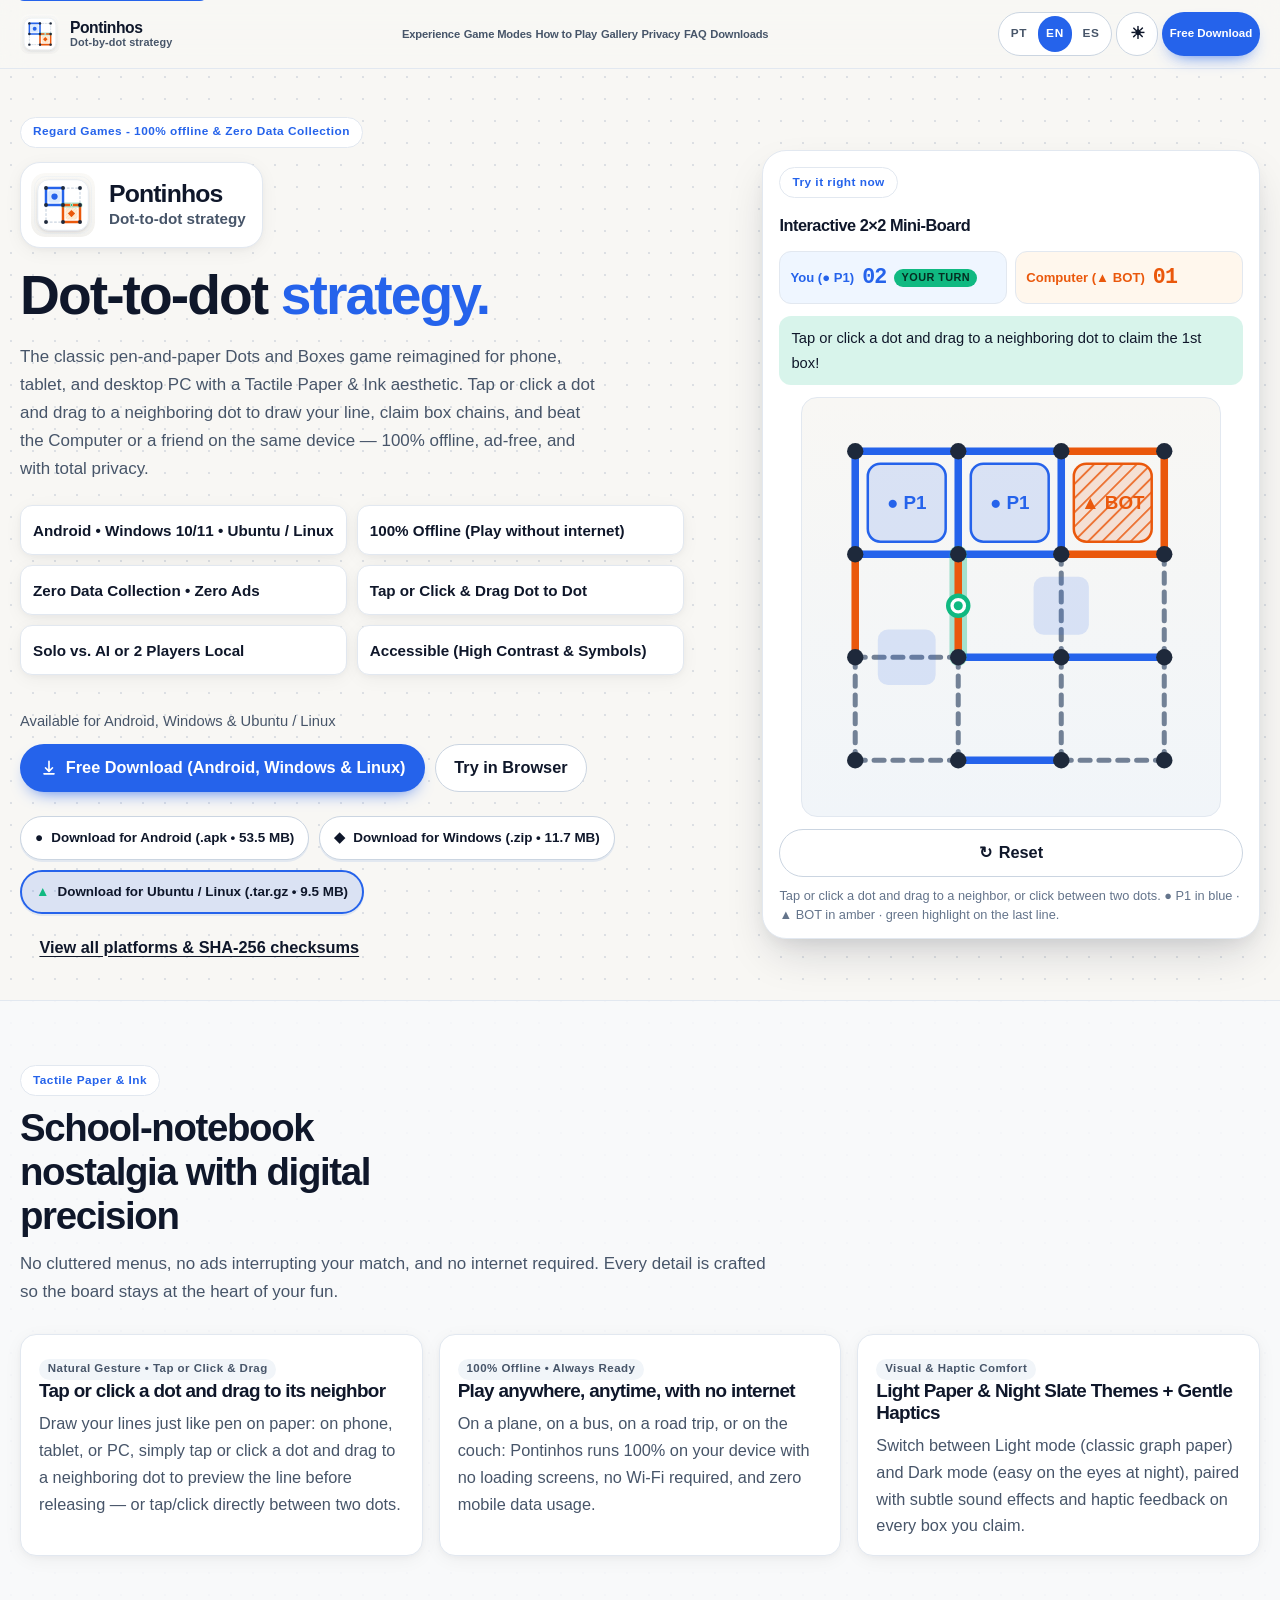
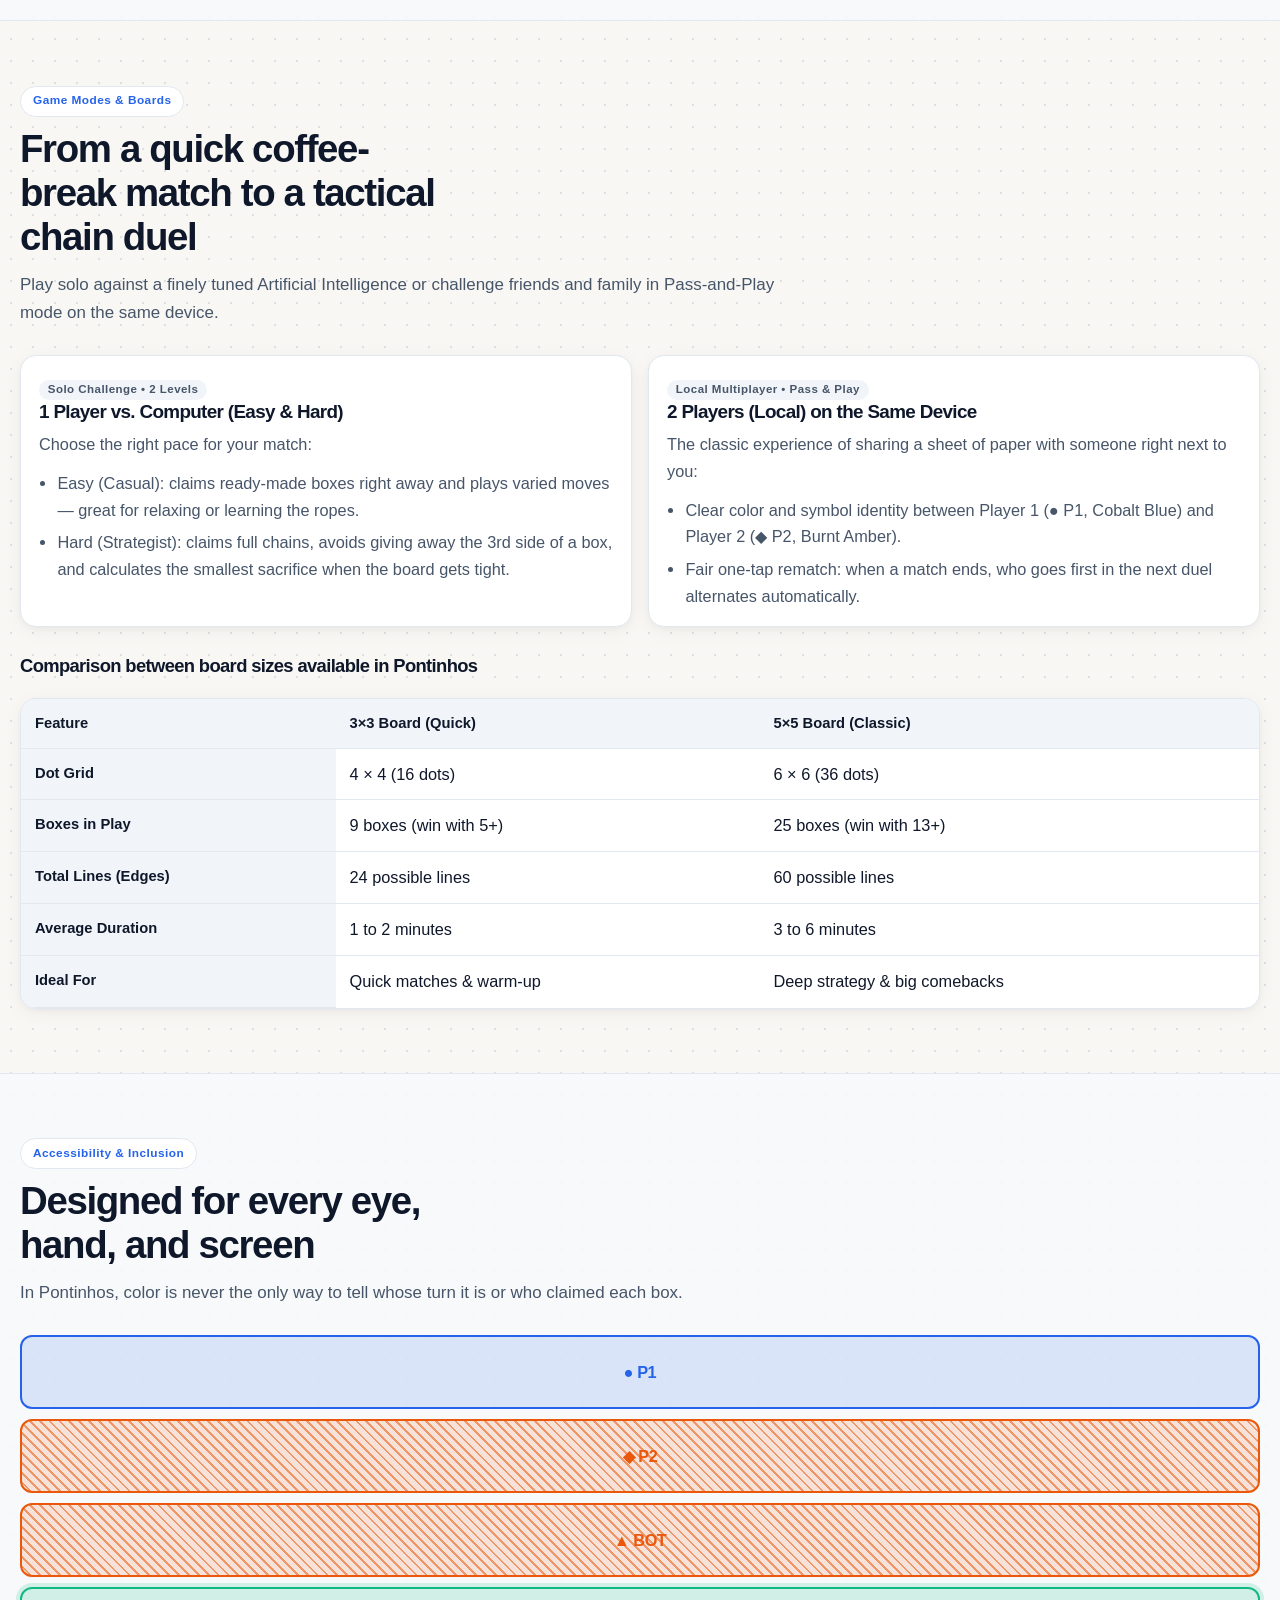
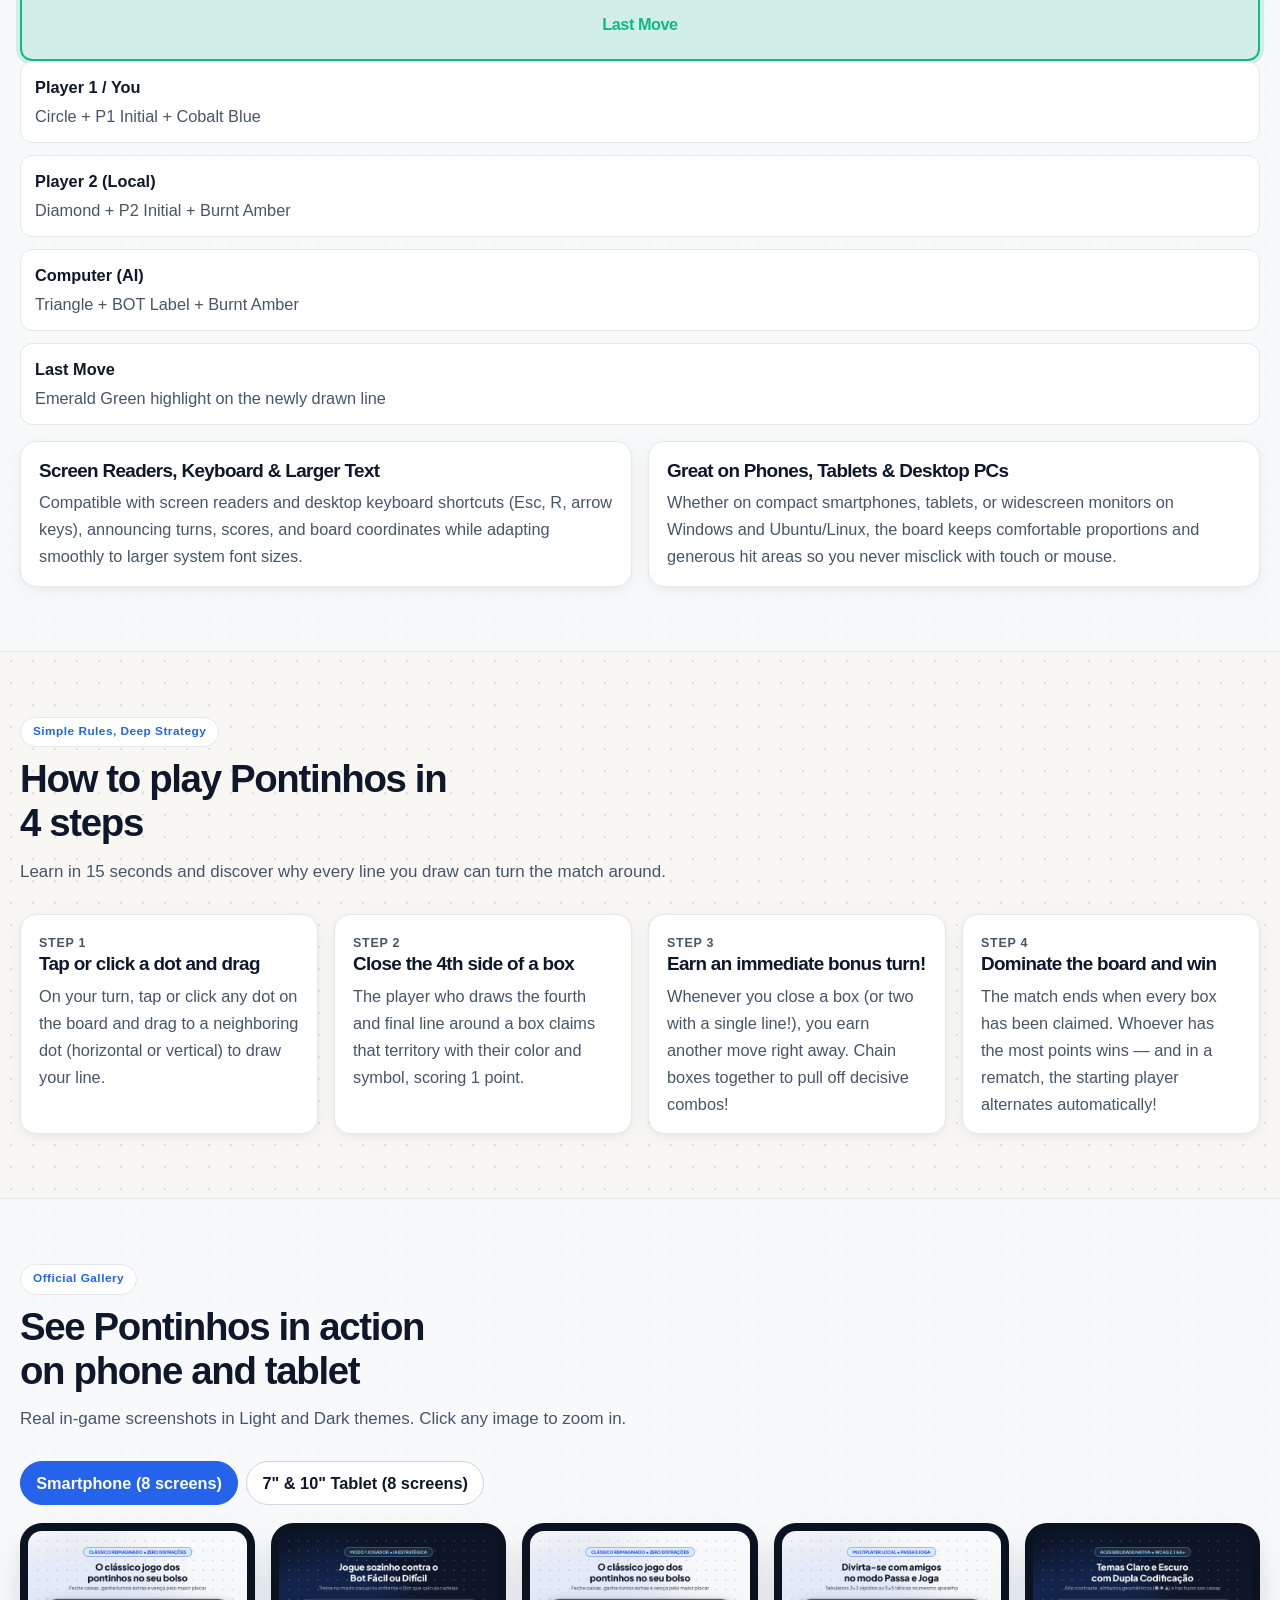
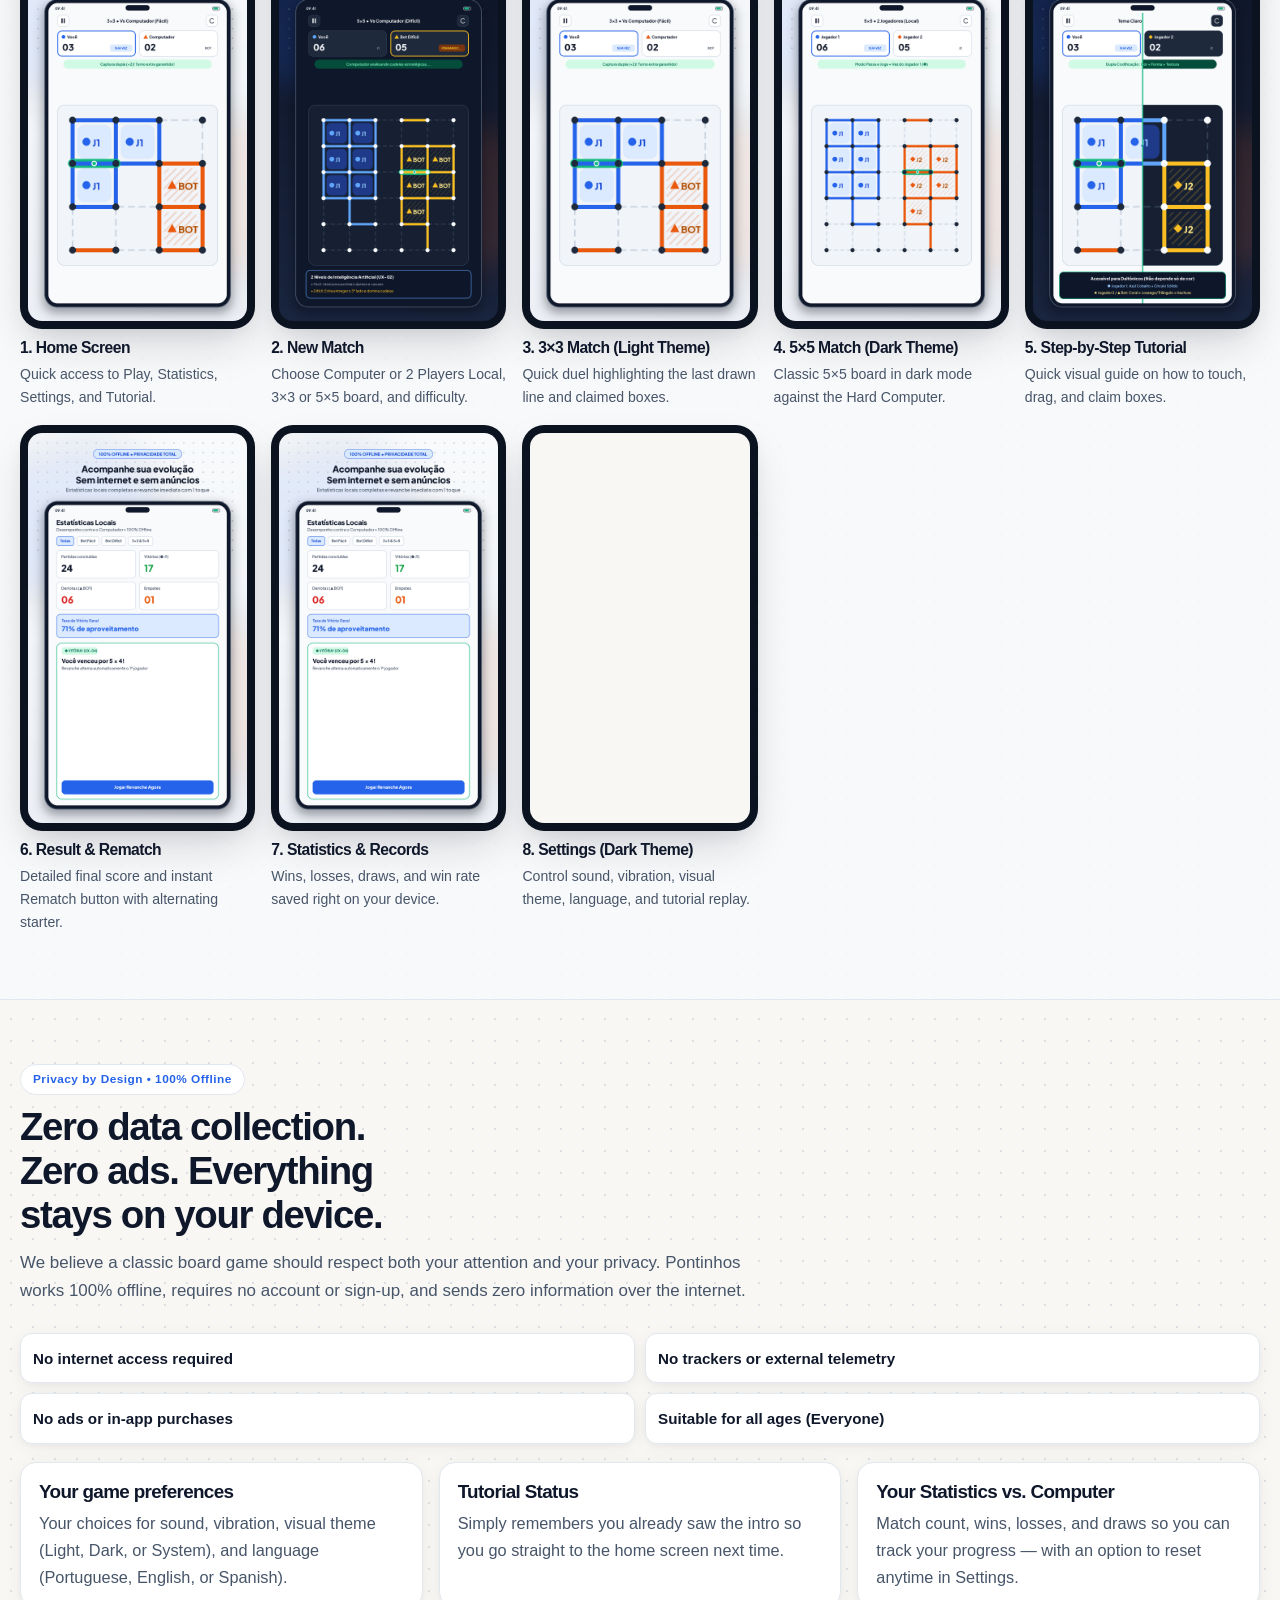
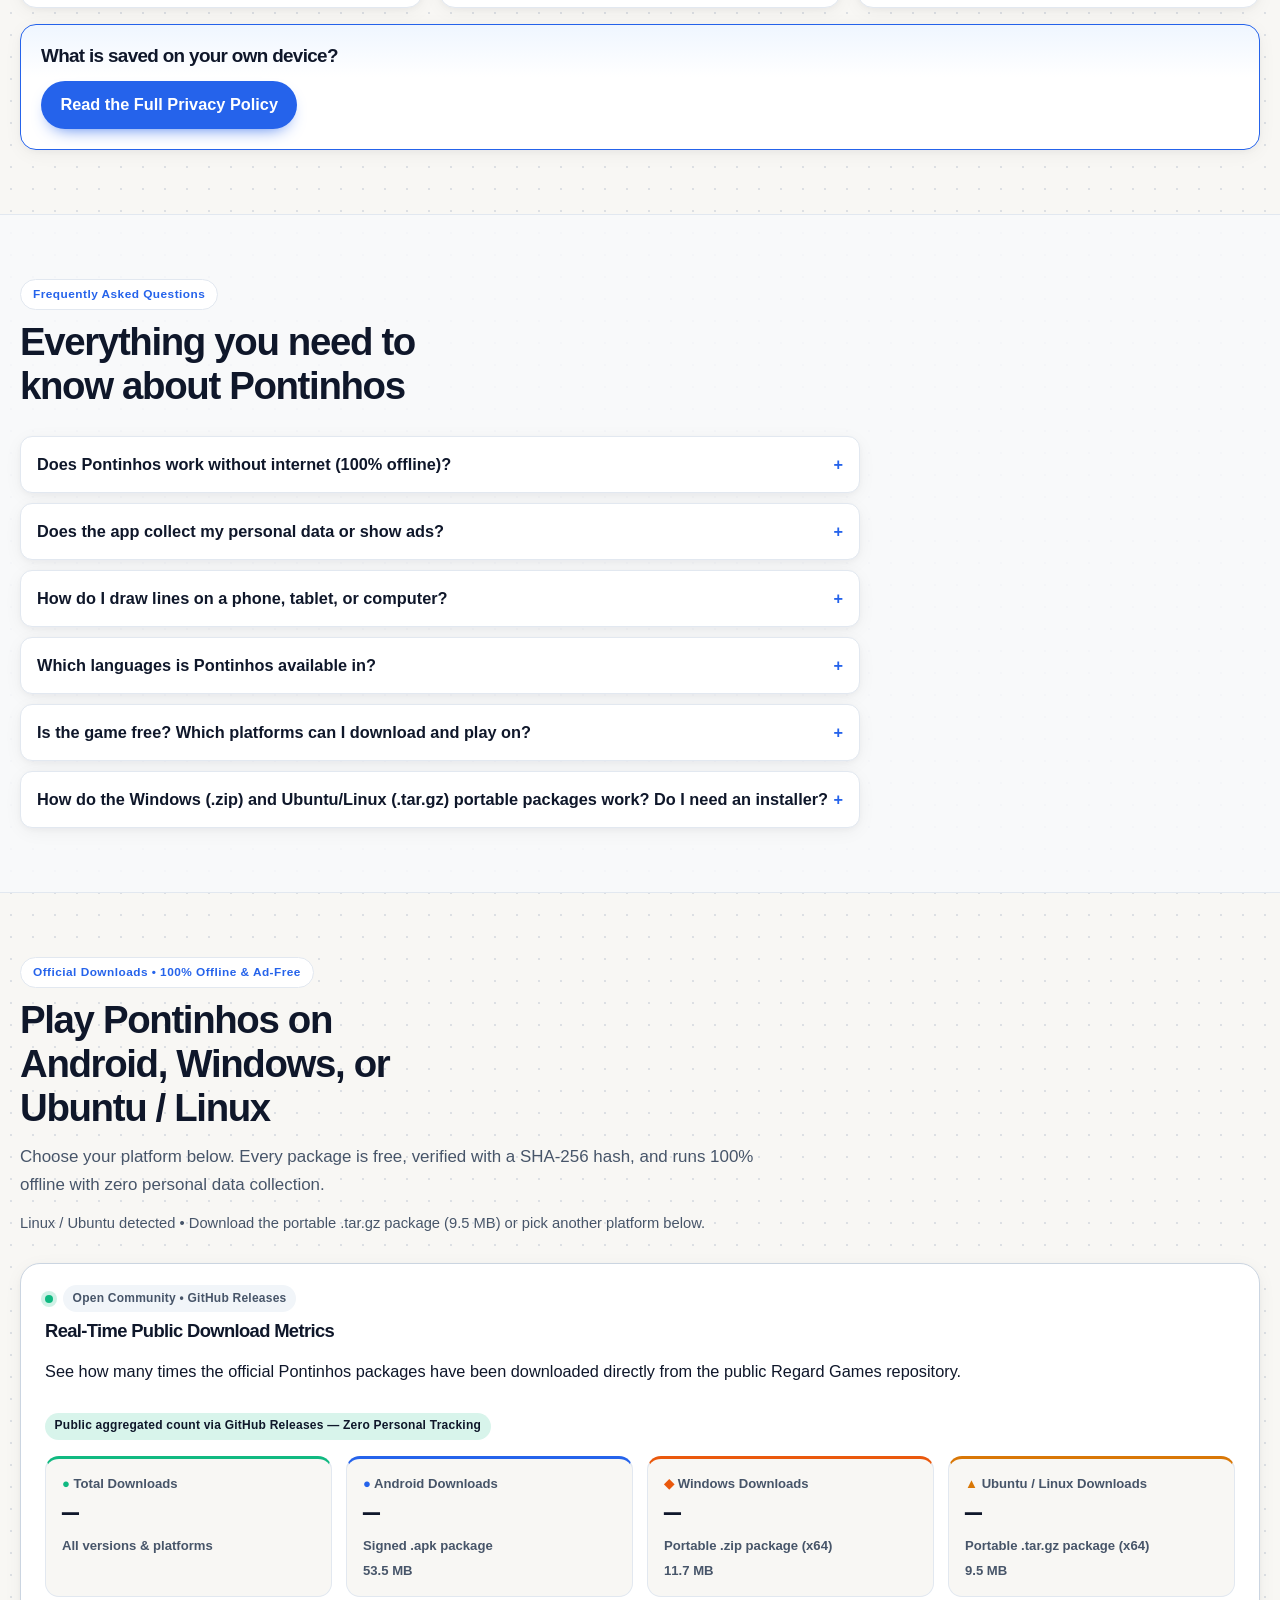
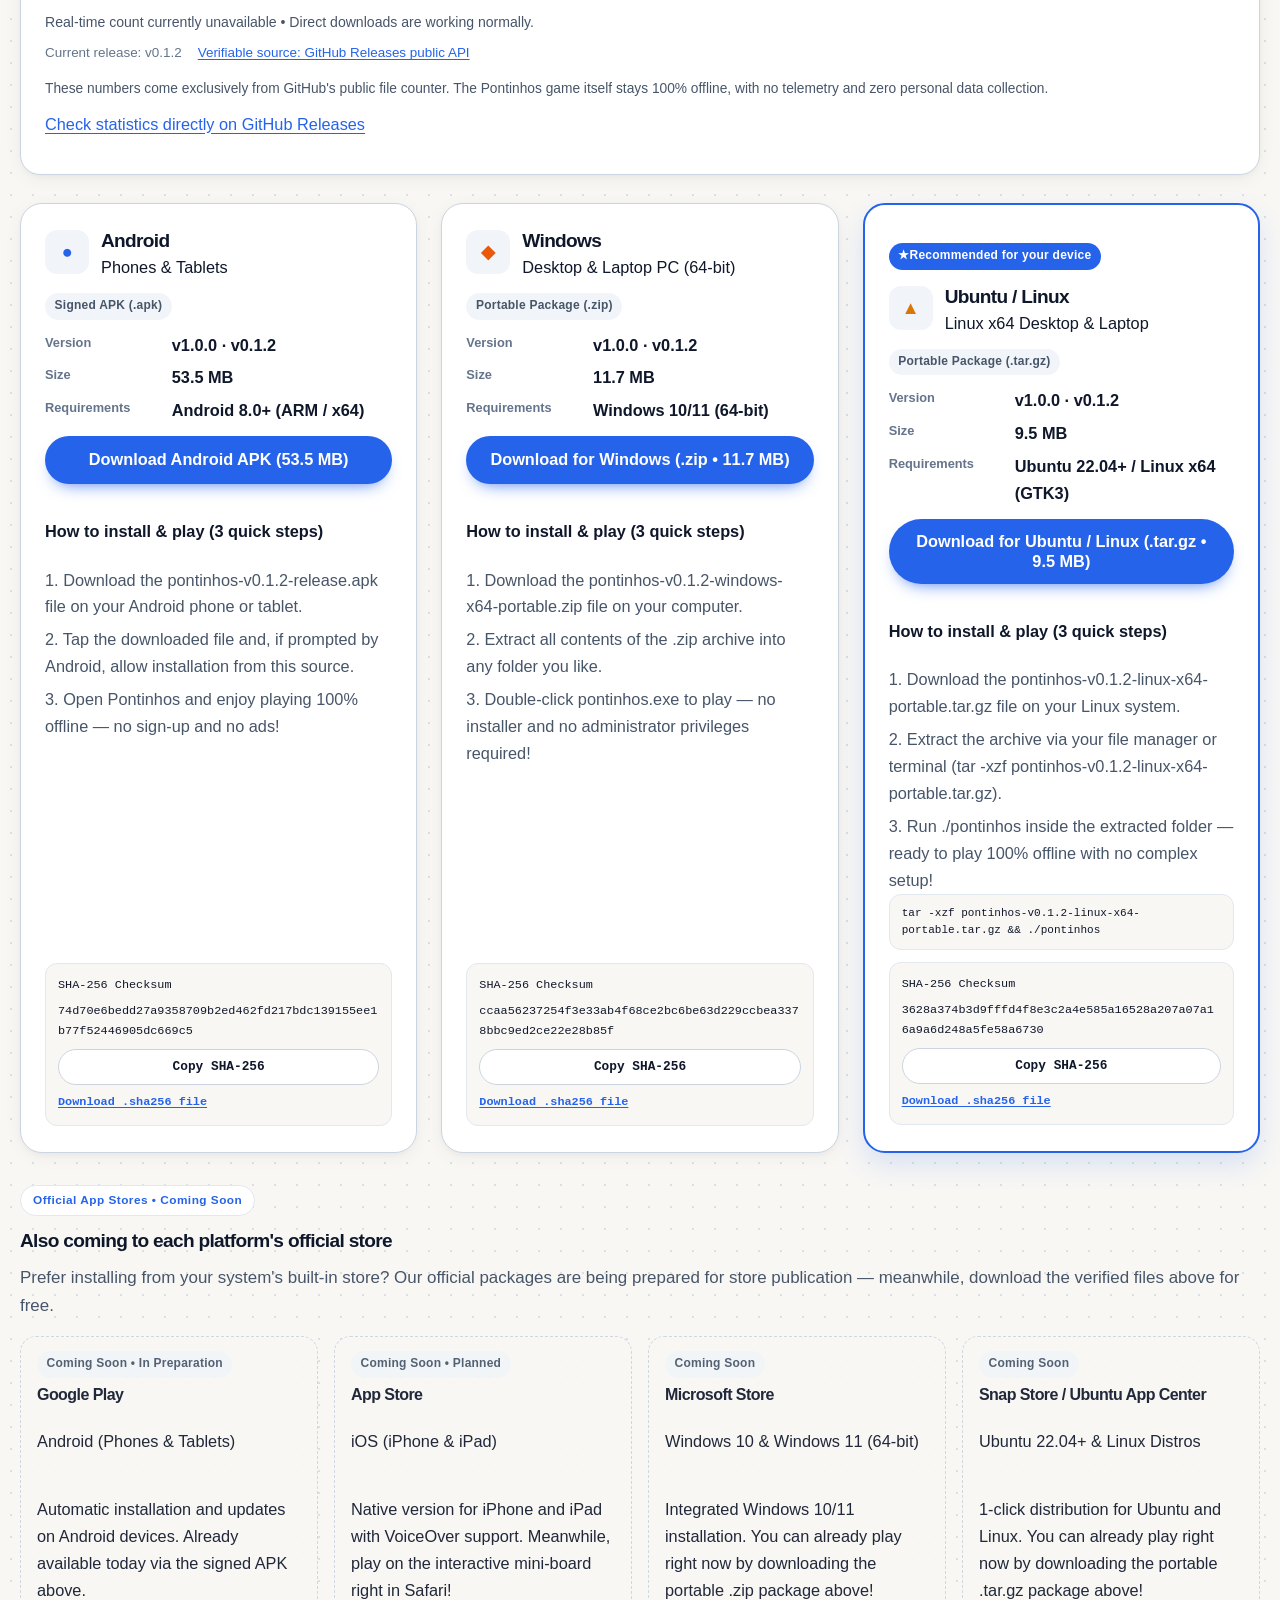
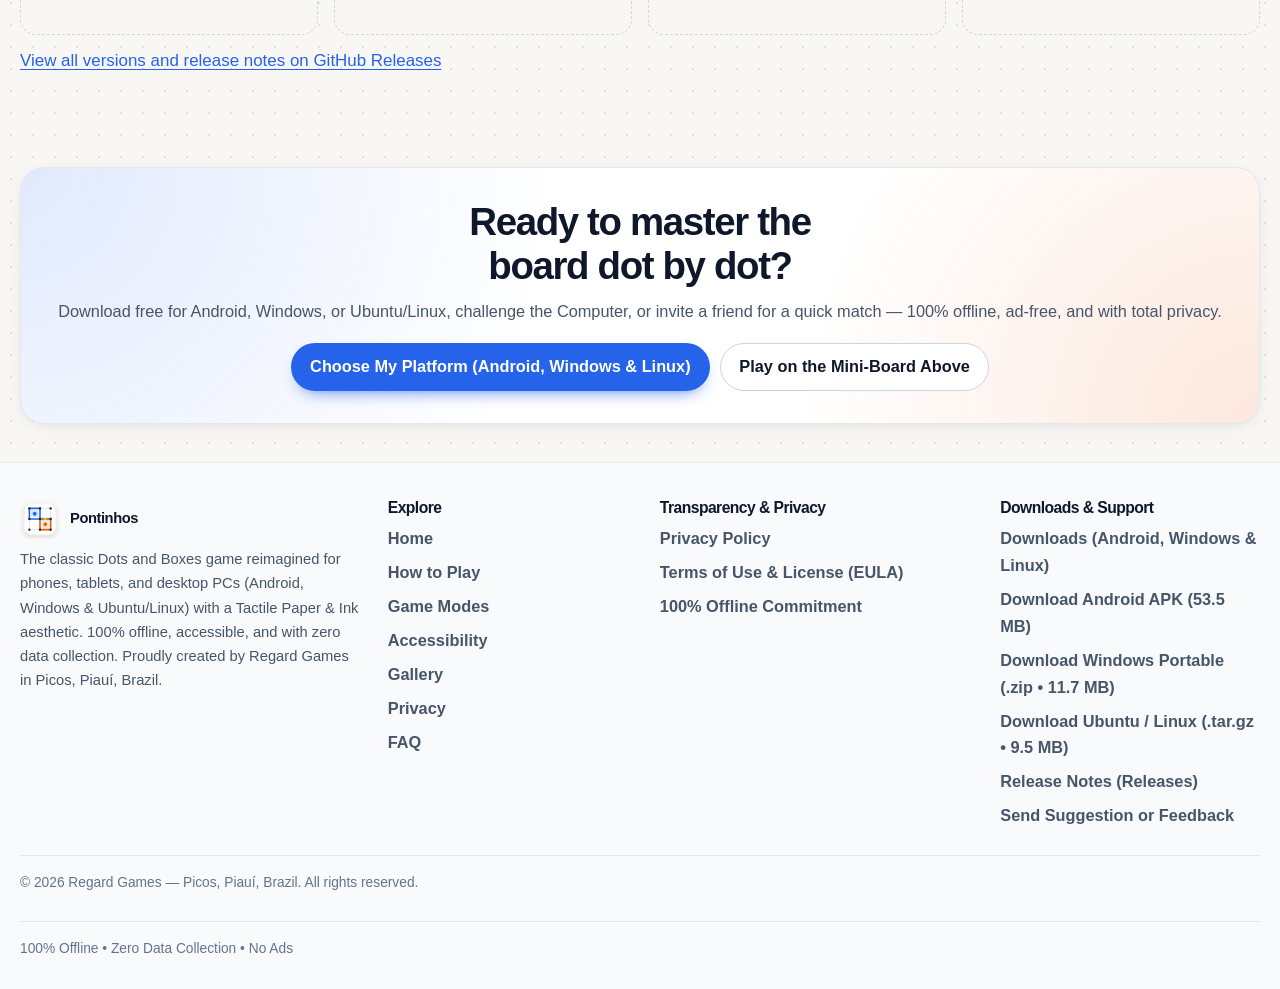
==== commit eb2c761b: "Publica o símbolo ◆ do Jogador 2 e os downloads da v0.1.2. Unifica o emblema do segundo jogador (Los" ====
--- a/docs/index.html
+++ b/docs/index.html
@@ -50,14 +50,14 @@
     "applicationCategory": "GameApplication",
     "operatingSystem": "Android 8.0+, Windows 10/11 (x64), Ubuntu 22.04+ / Linux (x64), iOS",
     "inLanguage": ["pt-BR", "en", "es"],
-    "softwareVersion": "1.0.0 (v0.1.0-beta.1)",
+    "softwareVersion": "1.0.0 (v0.1.2)",
     "url": "https://regardgames.github.io/pontinhos/",
     "downloadUrl": [
-    "https://github.com/regardgames/pontinhos/releases/download/v0.1.0-beta.1/pontinhos-v0.1.0-release.apk",
-    "https://github.com/regardgames/pontinhos/releases/download/v0.1.0-beta.1/pontinhos-v0.1.0-windows-x64-portable.zip",
-    "https://github.com/regardgames/pontinhos/releases/download/v0.1.0-beta.1/pontinhos-v0.1.0-linux-x64-portable.tar.gz"
+    "https://github.com/regardgames/pontinhos/releases/download/v0.1.2/pontinhos-v0.1.2-release.apk",
+    "https://github.com/regardgames/pontinhos/releases/download/v0.1.2/pontinhos-v0.1.2-windows-x64-portable.zip",
+    "https://github.com/regardgames/pontinhos/releases/download/v0.1.2/pontinhos-v0.1.2-linux-x64-portable.tar.gz"
   ],
-    "installUrl": "https://github.com/regardgames/pontinhos/releases/tag/v0.1.0-beta.1",
+    "installUrl": "https://github.com/regardgames/pontinhos/releases/tag/v0.1.2",
     "image": "https://regardgames.github.io/pontinhos/assets/feature-graphic.png",
     "screenshot": [
       "https://regardgames.github.io/pontinhos/assets/screenshots/phone/01_home_light.png",
@@ -175,15 +175,15 @@
               <a href="#tabuleiro-interativo" class="btn btn-secondary" data-i18n="hero.ctaPlayDemo">Experimentar no Navegador</a>
             </div>
             <div class="hero-platform-pills" role="group" data-i18n-aria="download.directGroupAria" aria-label="Downloads diretos por plataforma">
-              <a class="platform-pill" data-platform-target="android" data-direct-download="android" href="https://github.com/regardgames/pontinhos/releases/download/v0.1.0-beta.1/pontinhos-v0.1.0-release.apk">
+              <a class="platform-pill" data-platform-target="android" data-direct-download="android" href="https://github.com/regardgames/pontinhos/releases/download/v0.1.2/pontinhos-v0.1.2-release.apk">
                 <span class="platform-pill-dot" aria-hidden="true">●</span>
-                <span data-i18n="hero.ctaDownloadAndroid">Baixar para Android (.apk • 50,7 MB)</span>
+                <span data-i18n="hero.ctaDownloadAndroid">Baixar para Android (.apk • 53,5 MB)</span>
               </a>
-              <a class="platform-pill" data-platform-target="windows" data-direct-download="windows" href="https://github.com/regardgames/pontinhos/releases/download/v0.1.0-beta.1/pontinhos-v0.1.0-windows-x64-portable.zip">
+              <a class="platform-pill" data-platform-target="windows" data-direct-download="windows" href="https://github.com/regardgames/pontinhos/releases/download/v0.1.2/pontinhos-v0.1.2-windows-x64-portable.zip">
                 <span class="platform-pill-dot" aria-hidden="true">◆</span>
                 <span data-i18n="hero.ctaDownloadWindows">Baixar para Windows (.zip • 11,7 MB)</span>
               </a>
-              <a class="platform-pill" data-platform-target="linux" data-direct-download="linux" href="https://github.com/regardgames/pontinhos/releases/download/v0.1.0-beta.1/pontinhos-v0.1.0-linux-x64-portable.tar.gz">
+              <a class="platform-pill" data-platform-target="linux" data-direct-download="linux" href="https://github.com/regardgames/pontinhos/releases/download/v0.1.2/pontinhos-v0.1.2-linux-x64-portable.tar.gz">
                 <span class="platform-pill-dot" aria-hidden="true">▲</span>
                 <span data-i18n="hero.ctaDownloadLinux">Baixar para Ubuntu / Linux (.tar.gz • 9,5 MB)</span>
               </a>
@@ -265,7 +265,7 @@
             <h3 data-i18n="modes.localTitle">2 Jogadores (Local) no Mesmo Aparelho</h3>
             <p data-i18n="modes.localIntro">A experiência clássica de dividir a folha de caderno com quem está ao seu lado:</p>
             <ul>
-              <li data-i18n="modes.localItem1">Identidade visual e simbólica clara entre Jogador 1 (● J1, Azul Cobalto) e Jogador 2 (■ J2, Âmbar Queimado).</li>
+              <li data-i18n="modes.localItem1">Identidade visual e simbólica clara entre Jogador 1 (● J1, Azul Cobalto) e Jogador 2 (◆ J2, Âmbar Queimado).</li>
               <li data-i18n="modes.localItem2">Revanche justa com um toque: ao terminar a partida, quem começa o próximo duelo alterna automaticamente.</li>
             </ul>
           </article>
@@ -323,12 +323,13 @@
         </div>
         <div class="swatch-row" aria-hidden="true">
           <div class="swatch swatch-p1" data-i18n="demo.boxOwnerYou">● J1</div>
+          <div class="swatch swatch-p2" data-i18n="demo.boxOwnerP2">◆ J2</div>
           <div class="swatch swatch-bot" data-i18n="demo.boxOwnerBot">▲ BOT</div>
           <div class="swatch swatch-last" data-i18n="a11y.lastMoveRole">Última Jogada</div>
         </div>
         <ul class="identity-list">
           <li><strong data-i18n="a11y.p1Role">Jogador 1 / Você</strong><span data-i18n="a11y.p1Desc">Círculo + Inicial J1 + Azul Cobalto</span></li>
-          <li><strong data-i18n="a11y.p2Role">Jogador 2 (Local)</strong><span data-i18n="a11y.p2Desc">Quadrado + Inicial J2 + Âmbar Queimado</span></li>
+          <li><strong data-i18n="a11y.p2Role">Jogador 2 (Local)</strong><span data-i18n="a11y.p2Desc">Losango + Inicial J2 + Âmbar Queimado</span></li>
           <li><strong data-i18n="a11y.botRole">Computador (IA)</strong><span data-i18n="a11y.botDesc">Triângulo + Rótulo BOT + Âmbar Queimado</span></li>
           <li><strong data-i18n="a11y.lastMoveRole">Última Jogada</strong><span data-i18n="a11y.lastMoveDesc">Destaque Verde Esmeralda no traço recém-marcado</span></li>
         </ul>
@@ -476,7 +477,7 @@
           </details>
           <details>
             <summary data-i18n="faq.q5">O jogo é gratuito? Em quais plataformas posso baixar e jogar?</summary>
-            <p data-i18n="faq.a5">Sim! O Pontinhos é 100% gratuito, livre de anúncios e sem cobranças. Você pode baixar gratuitamente nesta página os pacotes oficiais para Android (.apk assinado, 50,7 MB), Windows 10/11 64-bit (.zip portátil, 11,7 MB) e Ubuntu / Linux 64-bit (.tar.gz portátil, 9,5 MB), ou jogar a demonstração direto no navegador.</p>
+            <p data-i18n="faq.a5">Sim! O Pontinhos é 100% gratuito, livre de anúncios e sem cobranças. Você pode baixar gratuitamente nesta página os pacotes oficiais para Android (.apk assinado, 53,5 MB), Windows 10/11 64-bit (.zip portátil, 11,7 MB) e Ubuntu / Linux 64-bit (.tar.gz portátil, 9,5 MB), ou jogar a demonstração direto no navegador.</p>
           </details>
           <details>
             <summary data-i18n="faq.q6">Como funcionam os pacotes portáteis de Windows (.zip) e Ubuntu/Linux (.tar.gz)? Preciso de instalador?</summary>
@@ -517,7 +518,7 @@
               <span class="metric-label"><span class="metric-symbol" aria-hidden="true">●</span> <span data-i18n="metrics.androidLabel">Downloads Android</span></span>
               <strong class="metric-value" id="metric-android-count" data-metric="android" aria-live="polite">—</strong>
               <span class="metric-sub" data-i18n="metrics.androidSub">Pacote .apk assinado</span>
-              <span class="metric-size" data-i18n="download.android.size">50,7 MB</span>
+              <span class="metric-size" data-i18n="download.android.size">53,5 MB</span>
             </article>
             <article class="metric-counter-card metric-windows">
               <span class="metric-label"><span class="metric-symbol" aria-hidden="true">◆</span> <span data-i18n="metrics.windowsLabel">Downloads Windows</span></span>
@@ -535,8 +536,8 @@
           <div class="metrics-footer">
             <p class="metrics-status" id="metrics-status-text" aria-live="polite" data-i18n="metrics.statusLoading">Consultando GitHub Releases...</p>
             <p class="metrics-source-row">
-              <span><span data-i18n="metrics.latestReleaseLabel">Versão atual:</span> v0.1.0-beta.1</span>
-              <a href="https://github.com/regardgames/pontinhos/releases/tag/v0.1.0-beta.1" data-i18n="metrics.sourceLinkText">Fonte verificável: API pública do GitHub Releases</a>
+              <span><span data-i18n="metrics.latestReleaseLabel">Versão atual:</span> v0.1.2</span>
+              <a href="https://github.com/regardgames/pontinhos/releases/tag/v0.1.2" data-i18n="metrics.sourceLinkText">Fonte verificável: API pública do GitHub Releases</a>
             </p>
             <p class="metrics-privacy-note" data-i18n="metrics.privacySealDetail">Estes números vêm exclusivamente do contador público de arquivos do GitHub. O jogo Pontinhos permanece 100% offline, sem telemetria e sem coletar nenhum dado pessoal.</p>
             <p class="metrics-fallback" id="metrics-fallback" hidden>
@@ -557,25 +558,25 @@
             </div>
             <span class="card-badge" data-i18n="download.android.format">APK Assinado (.apk)</span>
             <dl class="download-specs">
-              <div><dt data-i18n="download.versionLabel">Versão</dt><dd><span data-i18n="download.android.versionBadge">v1.0.0</span> · <span data-i18n="download.android.releaseTag">v0.1.0-beta.1</span></dd></div>
-              <div><dt data-i18n="download.sizeLabel">Tamanho</dt><dd data-i18n="download.android.size">50,7 MB</dd></div>
+              <div><dt data-i18n="download.versionLabel">Versão</dt><dd><span data-i18n="download.android.versionBadge">v1.0.0</span> · <span data-i18n="download.android.releaseTag">v0.1.2</span></dd></div>
+              <div><dt data-i18n="download.sizeLabel">Tamanho</dt><dd data-i18n="download.android.size">53,5 MB</dd></div>
               <div><dt data-i18n="download.reqLabel">Requisitos</dt><dd data-i18n="download.android.req">Android 8.0+ (ARM / x64)</dd></div>
             </dl>
-            <a class="btn btn-primary" data-direct-download="android" href="https://github.com/regardgames/pontinhos/releases/download/v0.1.0-beta.1/pontinhos-v0.1.0-release.apk" data-i18n="download.android.btnText" data-i18n-aria="download.android.btnAria" aria-label="Baixar pacote APK assinado do Pontinhos para Android (50,7 megabytes)">Baixar APK Android (50,7 MB)</a>
+            <a class="btn btn-primary" data-direct-download="android" href="https://github.com/regardgames/pontinhos/releases/download/v0.1.2/pontinhos-v0.1.2-release.apk" data-i18n="download.android.btnText" data-i18n-aria="download.android.btnAria" aria-label="Baixar pacote APK assinado do Pontinhos para Android (53,5 megabytes)">Baixar APK Android (53,5 MB)</a>
             <div>
               <h4 data-i18n="download.quickInstallTitle">Como instalar e jogar (3 passos rápidos)</h4>
               <ol class="install-steps">
-                <li data-i18n="download.android.step1">1. Baixe o arquivo pontinhos-v0.1.0-release.apk no seu celular ou tablet Android.</li>
+                <li data-i18n="download.android.step1">1. Baixe o arquivo pontinhos-v0.1.2-release.apk no seu celular ou tablet Android.</li>
                 <li data-i18n="download.android.step2">2. Toque no arquivo baixado e, se o Android solicitar, autorize a instalação desta fonte.</li>
                 <li data-i18n="download.android.step3">3. Abra o Pontinhos e divirta-se 100% offline — sem cadastro e sem anúncios!</li>
               </ol>
             </div>
             <div class="checksum-box">
               <span data-i18n="download.sha256Label">Checksum SHA-256</span>
-              <code>01c295f9edad0f7750f2f7f35e4fd3ba4b365ddff20d706ffe794178e776529f</code>
+              <code>74d70e6bedd27a9358709b2ed462fd217bdc139155ee1b77f52446905dc669c5</code>
               <div class="checksum-actions">
-                <button type="button" class="btn btn-secondary checksum-copy" data-copy-hash="01c295f9edad0f7750f2f7f35e4fd3ba4b365ddff20d706ffe794178e776529f" data-i18n="download.sha256CopyBtn" data-i18n-aria="download.android.sha256Aria" aria-label="Copiar hash SHA-256 do APK de Android">Copiar SHA-256</button>
-                <a class="checksum-link" href="https://github.com/regardgames/pontinhos/releases/download/v0.1.0-beta.1/pontinhos-v0.1.0-release.apk.sha256" data-i18n="download.sha256FileLink">Baixar arquivo .sha256</a>
+                <button type="button" class="btn btn-secondary checksum-copy" data-copy-hash="74d70e6bedd27a9358709b2ed462fd217bdc139155ee1b77f52446905dc669c5" data-i18n="download.sha256CopyBtn" data-i18n-aria="download.android.sha256Aria" aria-label="Copiar hash SHA-256 do APK de Android">Copiar SHA-256</button>
+                <a class="checksum-link" href="https://github.com/regardgames/pontinhos/releases/download/v0.1.2/pontinhos-v0.1.2-release.apk.sha256" data-i18n="download.sha256FileLink">Baixar arquivo .sha256</a>
               </div>
             </div>
           </article>
@@ -591,15 +592,15 @@
             </div>
             <span class="card-badge" data-i18n="download.windows.format">Pacote Portátil (.zip)</span>
             <dl class="download-specs">
-              <div><dt data-i18n="download.versionLabel">Versão</dt><dd><span data-i18n="download.windows.versionBadge">v1.0.0</span> · <span data-i18n="download.windows.releaseTag">v0.1.0-beta.1</span></dd></div>
+              <div><dt data-i18n="download.versionLabel">Versão</dt><dd><span data-i18n="download.windows.versionBadge">v1.0.0</span> · <span data-i18n="download.windows.releaseTag">v0.1.2</span></dd></div>
               <div><dt data-i18n="download.sizeLabel">Tamanho</dt><dd data-i18n="download.windows.size">11,7 MB</dd></div>
               <div><dt data-i18n="download.reqLabel">Requisitos</dt><dd data-i18n="download.windows.req">Windows 10/11 (64-bit)</dd></div>
             </dl>
-            <a class="btn btn-primary" data-direct-download="windows" href="https://github.com/regardgames/pontinhos/releases/download/v0.1.0-beta.1/pontinhos-v0.1.0-windows-x64-portable.zip" data-i18n="download.windows.btnText" data-i18n-aria="download.windows.btnAria" aria-label="Baixar pacote portátil ZIP do Pontinhos para Windows 10 e 11 de 64 bits (11,7 megabytes)">Baixar para Windows (.zip • 11,7 MB)</a>
+            <a class="btn btn-primary" data-direct-download="windows" href="https://github.com/regardgames/pontinhos/releases/download/v0.1.2/pontinhos-v0.1.2-windows-x64-portable.zip" data-i18n="download.windows.btnText" data-i18n-aria="download.windows.btnAria" aria-label="Baixar pacote portátil ZIP do Pontinhos para Windows 10 e 11 de 64 bits (11,7 megabytes)">Baixar para Windows (.zip • 11,7 MB)</a>
             <div>
               <h4 data-i18n="download.quickInstallTitle">Como instalar e jogar (3 passos rápidos)</h4>
               <ol class="install-steps">
-                <li data-i18n="download.windows.step1">1. Baixe o arquivo pontinhos-v0.1.0-windows-x64-portable.zip no seu computador.</li>
+                <li data-i18n="download.windows.step1">1. Baixe o arquivo pontinhos-v0.1.2-windows-x64-portable.zip no seu computador.</li>
                 <li data-i18n="download.windows.step2">2. Extraia todo o conteúdo do arquivo .zip em qualquer pasta de sua preferência.</li>
                 <li data-i18n="download.windows.step3">3. Dê dois cliques em pontinhos.exe para jogar — sem instalador e sem precisar de permissão de administrador!</li>
               </ol>
@@ -609,7 +610,7 @@
               <code>ccaa56237254f3e33ab4f68ce2bc6be63d229ccbea3378bbc9ed2ce22e28b85f</code>
               <div class="checksum-actions">
                 <button type="button" class="btn btn-secondary checksum-copy" data-copy-hash="ccaa56237254f3e33ab4f68ce2bc6be63d229ccbea3378bbc9ed2ce22e28b85f" data-i18n="download.sha256CopyBtn" data-i18n-aria="download.windows.sha256Aria" aria-label="Copiar hash SHA-256 do pacote portátil de Windows">Copiar SHA-256</button>
-                <a class="checksum-link" href="https://github.com/regardgames/pontinhos/releases/download/v0.1.0-beta.1/pontinhos-v0.1.0-windows-x64-portable.zip.sha256" data-i18n="download.sha256FileLink">Baixar arquivo .sha256</a>
+                <a class="checksum-link" href="https://github.com/regardgames/pontinhos/releases/download/v0.1.2/pontinhos-v0.1.2-windows-x64-portable.zip.sha256" data-i18n="download.sha256FileLink">Baixar arquivo .sha256</a>
               </div>
             </div>
           </article>
@@ -625,26 +626,26 @@
             </div>
             <span class="card-badge" data-i18n="download.linux.format">Pacote Portátil (.tar.gz)</span>
             <dl class="download-specs">
-              <div><dt data-i18n="download.versionLabel">Versão</dt><dd><span data-i18n="download.linux.versionBadge">v1.0.0</span> · <span data-i18n="download.linux.releaseTag">v0.1.0-beta.1</span></dd></div>
+              <div><dt data-i18n="download.versionLabel">Versão</dt><dd><span data-i18n="download.linux.versionBadge">v1.0.0</span> · <span data-i18n="download.linux.releaseTag">v0.1.2</span></dd></div>
               <div><dt data-i18n="download.sizeLabel">Tamanho</dt><dd data-i18n="download.linux.size">9,5 MB</dd></div>
               <div><dt data-i18n="download.reqLabel">Requisitos</dt><dd data-i18n="download.linux.req">Ubuntu 22.04+ / Linux x64 (GTK3)</dd></div>
             </dl>
-            <a class="btn btn-primary" data-direct-download="linux" href="https://github.com/regardgames/pontinhos/releases/download/v0.1.0-beta.1/pontinhos-v0.1.0-linux-x64-portable.tar.gz" data-i18n="download.linux.btnText" data-i18n-aria="download.linux.btnAria" aria-label="Baixar pacote portátil TAR.GZ do Pontinhos para Ubuntu e Linux de 64 bits (9,5 megabytes)">Baixar para Ubuntu / Linux (.tar.gz • 9,5 MB)</a>
+            <a class="btn btn-primary" data-direct-download="linux" href="https://github.com/regardgames/pontinhos/releases/download/v0.1.2/pontinhos-v0.1.2-linux-x64-portable.tar.gz" data-i18n="download.linux.btnText" data-i18n-aria="download.linux.btnAria" aria-label="Baixar pacote portátil TAR.GZ do Pontinhos para Ubuntu e Linux de 64 bits (9,5 megabytes)">Baixar para Ubuntu / Linux (.tar.gz • 9,5 MB)</a>
             <div>
               <h4 data-i18n="download.quickInstallTitle">Como instalar e jogar (3 passos rápidos)</h4>
               <ol class="install-steps">
-                <li data-i18n="download.linux.step1">1. Baixe o arquivo pontinhos-v0.1.0-linux-x64-portable.tar.gz no seu sistema Linux.</li>
-                <li data-i18n="download.linux.step2">2. Extraia o pacote pelo gerenciador de arquivos ou terminal (tar -xzf pontinhos-v0.1.0-linux-x64-portable.tar.gz).</li>
+                <li data-i18n="download.linux.step1">1. Baixe o arquivo pontinhos-v0.1.2-linux-x64-portable.tar.gz no seu sistema Linux.</li>
+                <li data-i18n="download.linux.step2">2. Extraia o pacote pelo gerenciador de arquivos ou terminal (tar -xzf pontinhos-v0.1.2-linux-x64-portable.tar.gz).</li>
                 <li data-i18n="download.linux.step3">3. Execute ./pontinhos na pasta extraída — pronto para jogar 100% offline, sem instalação complexa!</li>
               </ol>
-              <pre class="terminal-snippet"><code>tar -xzf pontinhos-v0.1.0-linux-x64-portable.tar.gz &amp;&amp; ./pontinhos</code></pre>
+              <pre class="terminal-snippet"><code>tar -xzf pontinhos-v0.1.2-linux-x64-portable.tar.gz &amp;&amp; ./pontinhos</code></pre>
             </div>
             <div class="checksum-box">
               <span data-i18n="download.sha256Label">Checksum SHA-256</span>
               <code>3628a374b3d9fffd4f8e3c2a4e585a16528a207a07a16a9a6d248a5fe58a6730</code>
               <div class="checksum-actions">
                 <button type="button" class="btn btn-secondary checksum-copy" data-copy-hash="3628a374b3d9fffd4f8e3c2a4e585a16528a207a07a16a9a6d248a5fe58a6730" data-i18n="download.sha256CopyBtn" data-i18n-aria="download.linux.sha256Aria" aria-label="Copiar hash SHA-256 do pacote portátil de Linux">Copiar SHA-256</button>
-                <a class="checksum-link" href="https://github.com/regardgames/pontinhos/releases/download/v0.1.0-beta.1/pontinhos-v0.1.0-linux-x64-portable.tar.gz.sha256" data-i18n="download.sha256FileLink">Baixar arquivo .sha256</a>
+                <a class="checksum-link" href="https://github.com/regardgames/pontinhos/releases/download/v0.1.2/pontinhos-v0.1.2-linux-x64-portable.tar.gz.sha256" data-i18n="download.sha256FileLink">Baixar arquivo .sha256</a>
               </div>
             </div>
           </article>
@@ -681,7 +682,7 @@
             <p data-i18n="stores.snapStore.desc">Distribuição em 1 clique para Ubuntu e Linux. Você já pode jogar agora baixando o pacote portátil .tar.gz acima!</p>
           </article>
         </div>
-        <p class="section-lead"><a href="https://github.com/regardgames/pontinhos/releases/tag/v0.1.0-beta.1" data-i18n="download.allReleasesLink">Ver todas as versões e notas de lançamento no GitHub Releases</a></p>
+        <p class="section-lead"><a href="https://github.com/regardgames/pontinhos/releases/tag/v0.1.2" data-i18n="download.allReleasesLink">Ver todas as versões e notas de lançamento no GitHub Releases</a></p>
       </div>
     </section>
 
@@ -729,10 +730,10 @@
         <h3 data-i18n="footer.colDownloads">Downloads &amp; Suporte</h3>
         <ul>
           <li><a href="#download" data-i18n="footer.linkDownloadSection">Downloads (Android, Windows e Linux)</a></li>
-          <li><a href="https://github.com/regardgames/pontinhos/releases/download/v0.1.0-beta.1/pontinhos-v0.1.0-release.apk" data-direct-download="android" data-i18n="footer.linkDownloadApk">Baixar APK Android (50,7 MB)</a></li>
-          <li><a href="https://github.com/regardgames/pontinhos/releases/download/v0.1.0-beta.1/pontinhos-v0.1.0-windows-x64-portable.zip" data-direct-download="windows" data-i18n="footer.linkDownloadWin">Baixar Windows Portátil (.zip • 11,7 MB)</a></li>
-          <li><a href="https://github.com/regardgames/pontinhos/releases/download/v0.1.0-beta.1/pontinhos-v0.1.0-linux-x64-portable.tar.gz" data-direct-download="linux" data-i18n="footer.linkDownloadLinux">Baixar Ubuntu / Linux (.tar.gz • 9,5 MB)</a></li>
-          <li><a href="https://github.com/regardgames/pontinhos/releases/tag/v0.1.0-beta.1" data-i18n="footer.linkReleases">Notas de Lançamento (Releases)</a></li>
+          <li><a href="https://github.com/regardgames/pontinhos/releases/download/v0.1.2/pontinhos-v0.1.2-release.apk" data-direct-download="android" data-i18n="footer.linkDownloadApk">Baixar APK Android (53,5 MB)</a></li>
+          <li><a href="https://github.com/regardgames/pontinhos/releases/download/v0.1.2/pontinhos-v0.1.2-windows-x64-portable.zip" data-direct-download="windows" data-i18n="footer.linkDownloadWin">Baixar Windows Portátil (.zip • 11,7 MB)</a></li>
+          <li><a href="https://github.com/regardgames/pontinhos/releases/download/v0.1.2/pontinhos-v0.1.2-linux-x64-portable.tar.gz" data-direct-download="linux" data-i18n="footer.linkDownloadLinux">Baixar Ubuntu / Linux (.tar.gz • 9,5 MB)</a></li>
+          <li><a href="https://github.com/regardgames/pontinhos/releases/tag/v0.1.2" data-i18n="footer.linkReleases">Notas de Lançamento (Releases)</a></li>
           <li><a href="https://github.com/regardgames/pontinhos/issues" data-i18n="footer.linkFeedback">Enviar Sugestão ou Feedback</a></li>
         </ul>
       </div>
--- a/docs/landing.css
+++ b/docs/landing.css
@@ -1077,6 +1077,7 @@
   border: 2px solid var(--color-p1);
 }
 
+.swatch-p2,
 .swatch-bot {
   color: var(--color-p2);
   border: 2px solid var(--color-p2);
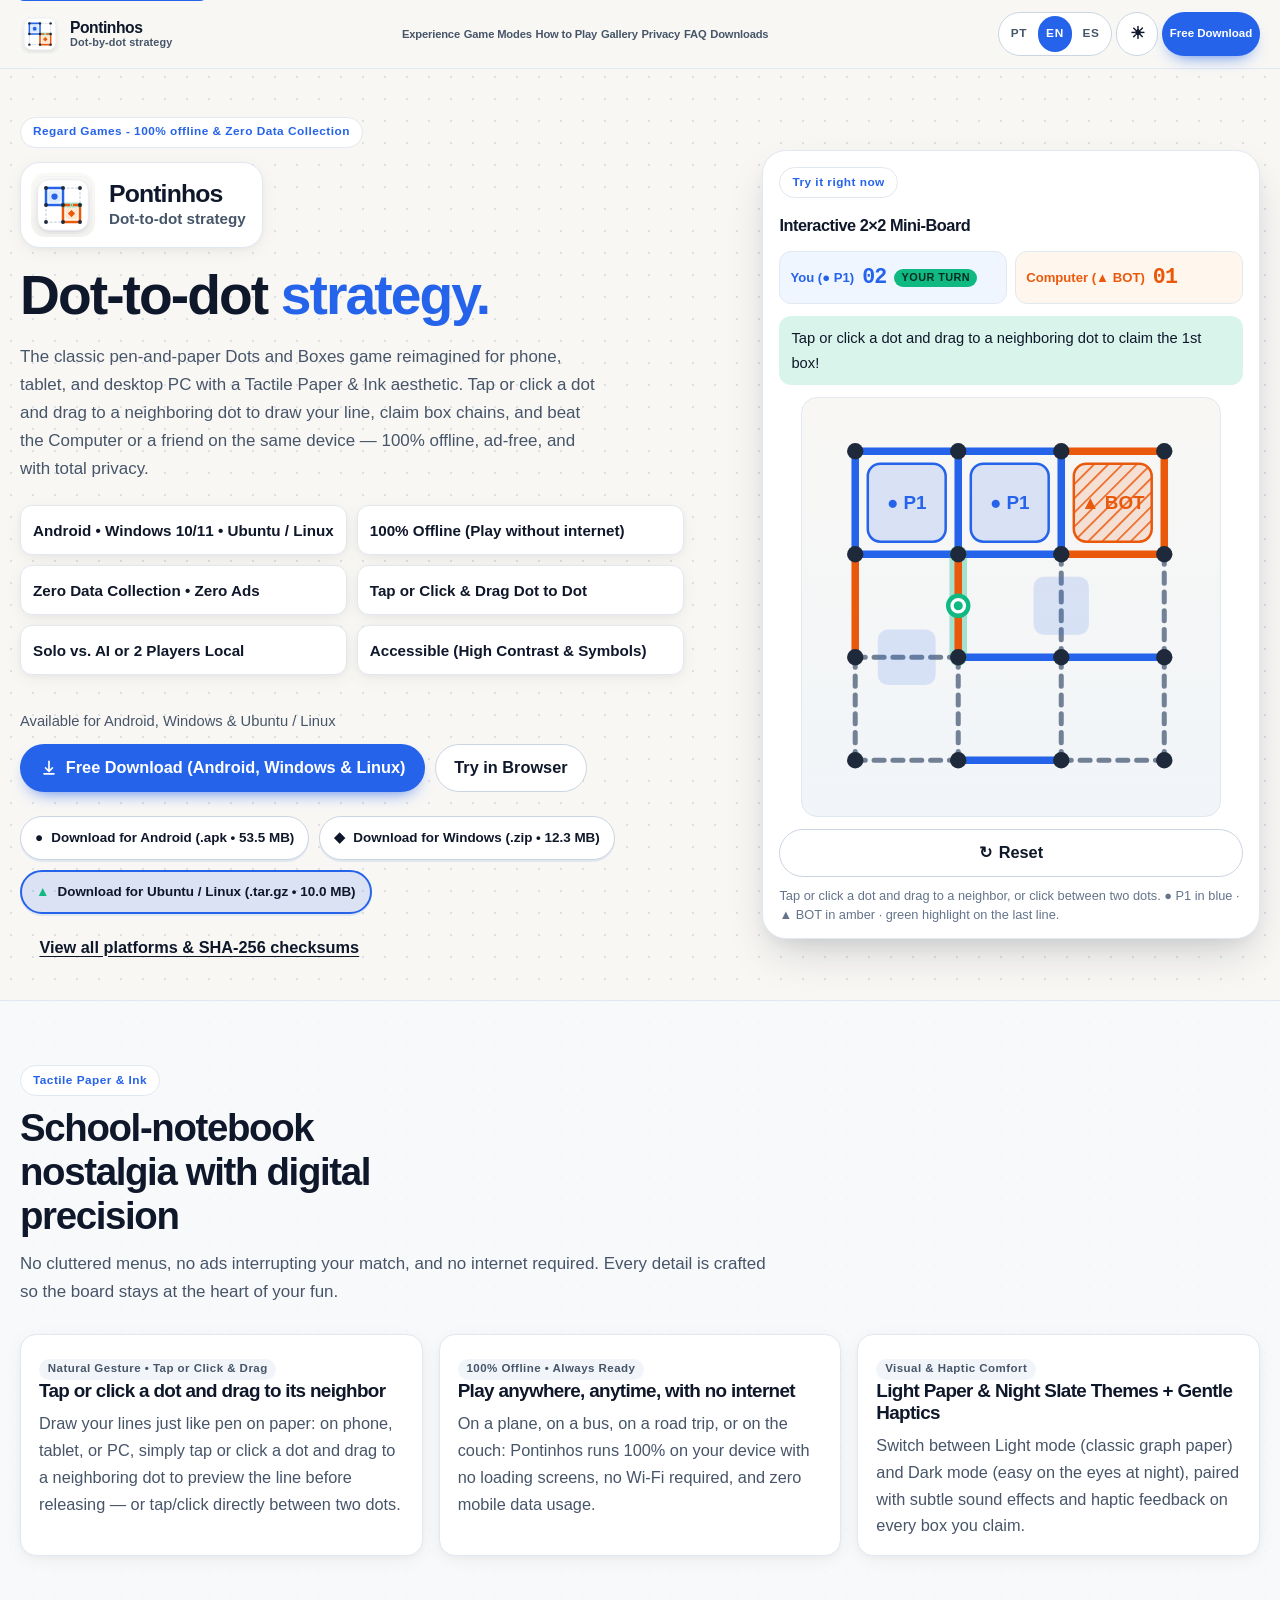
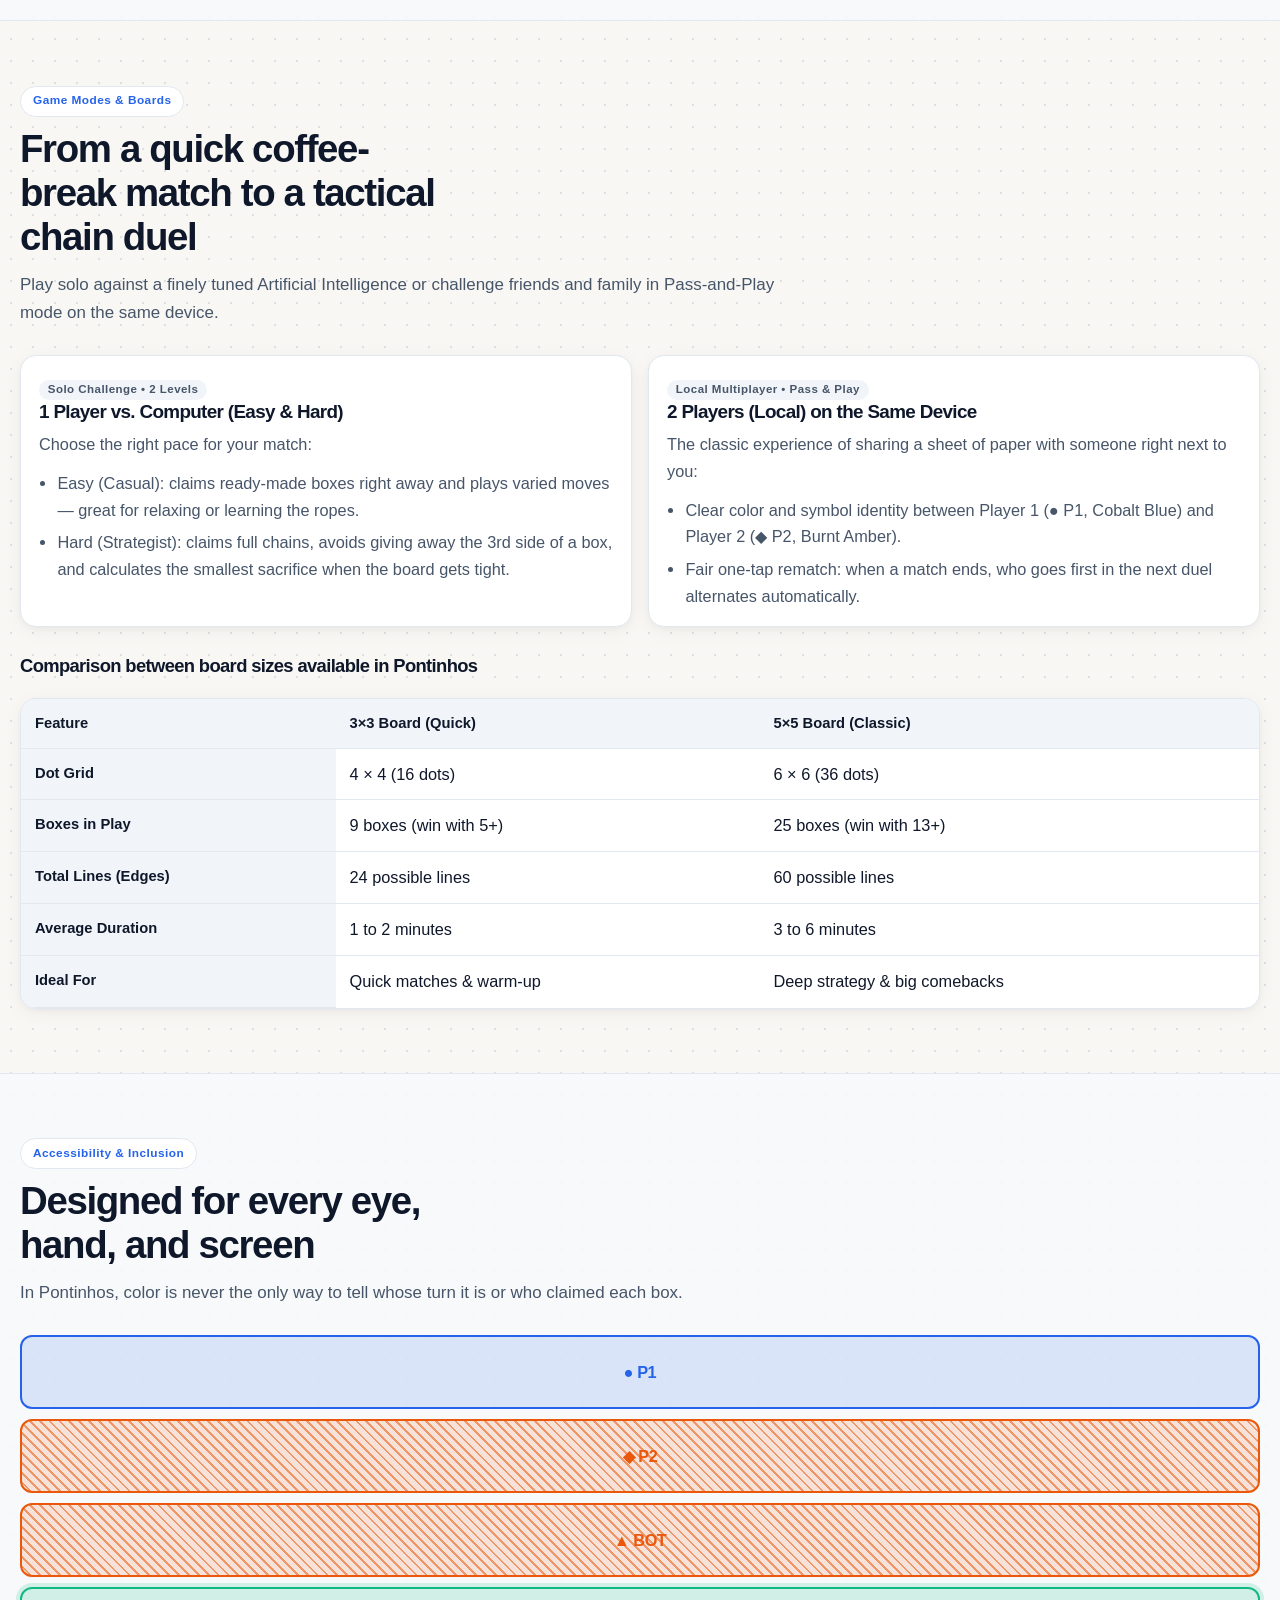
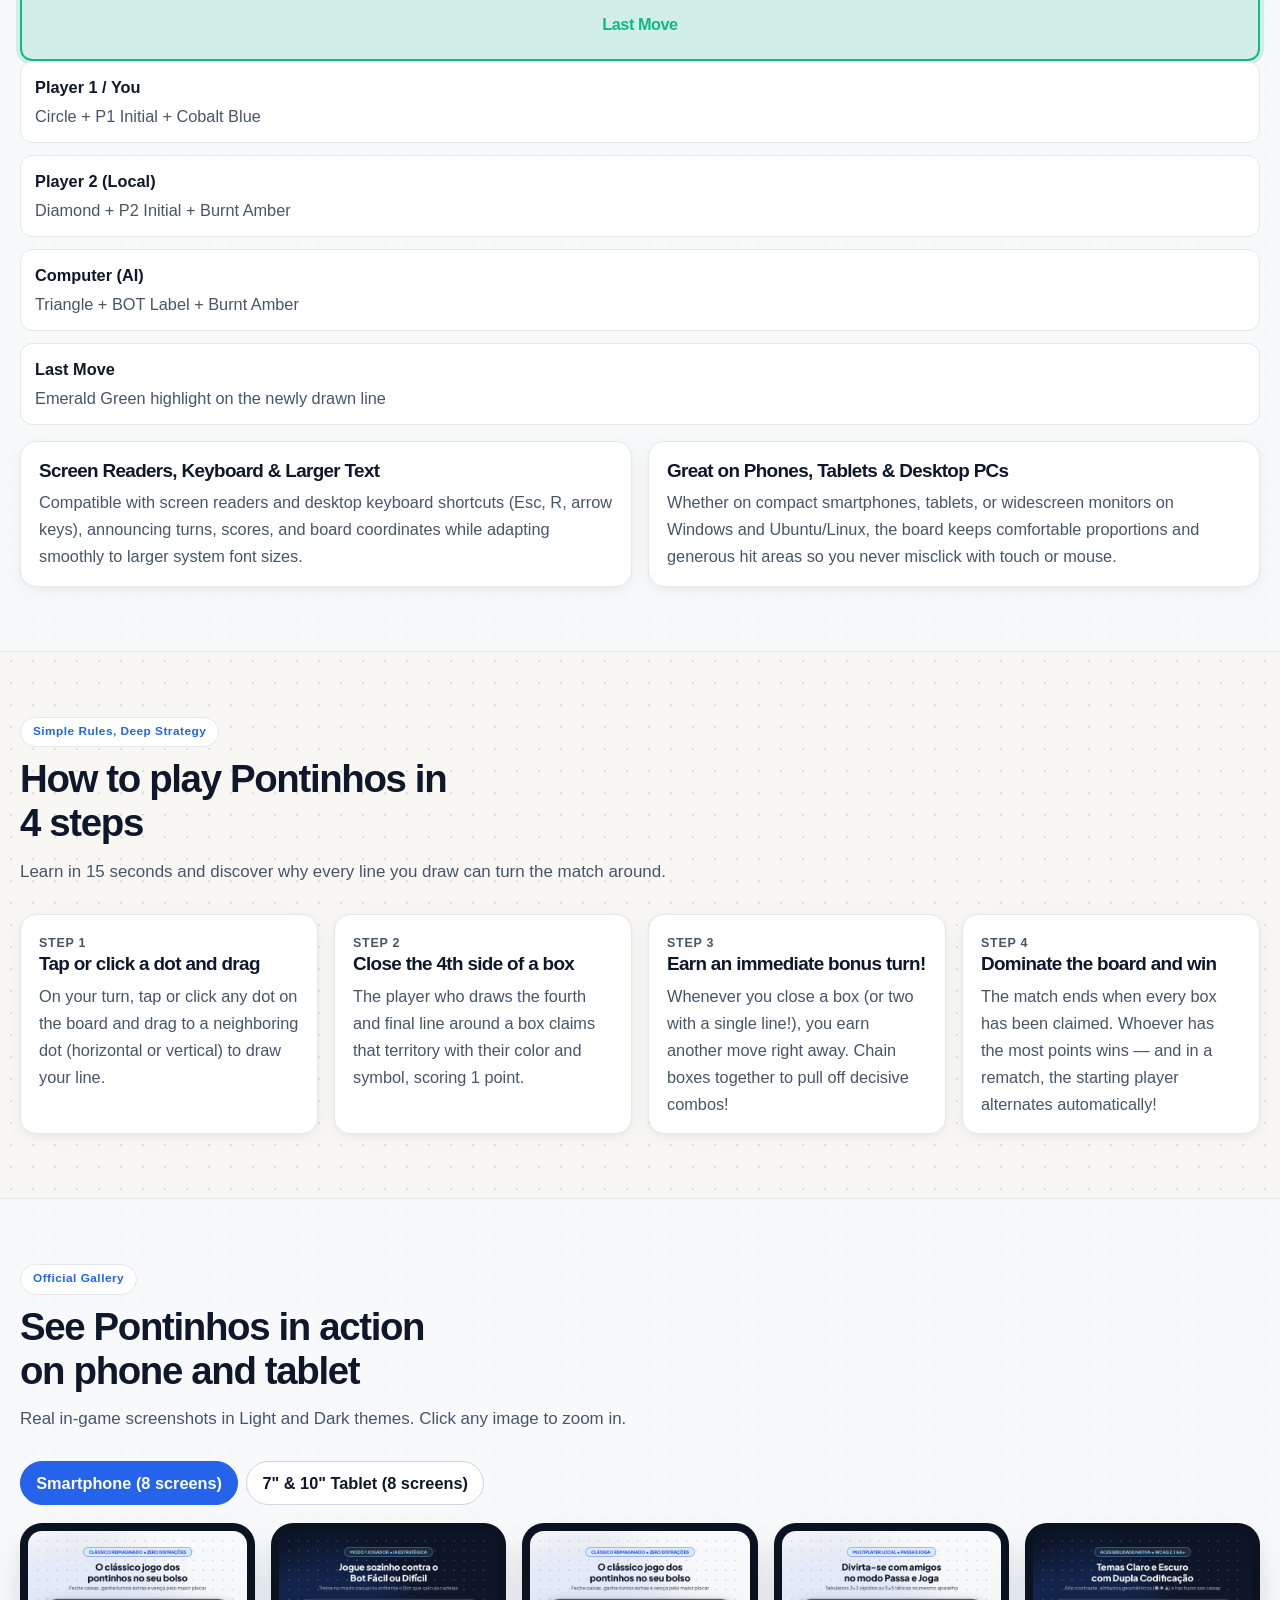
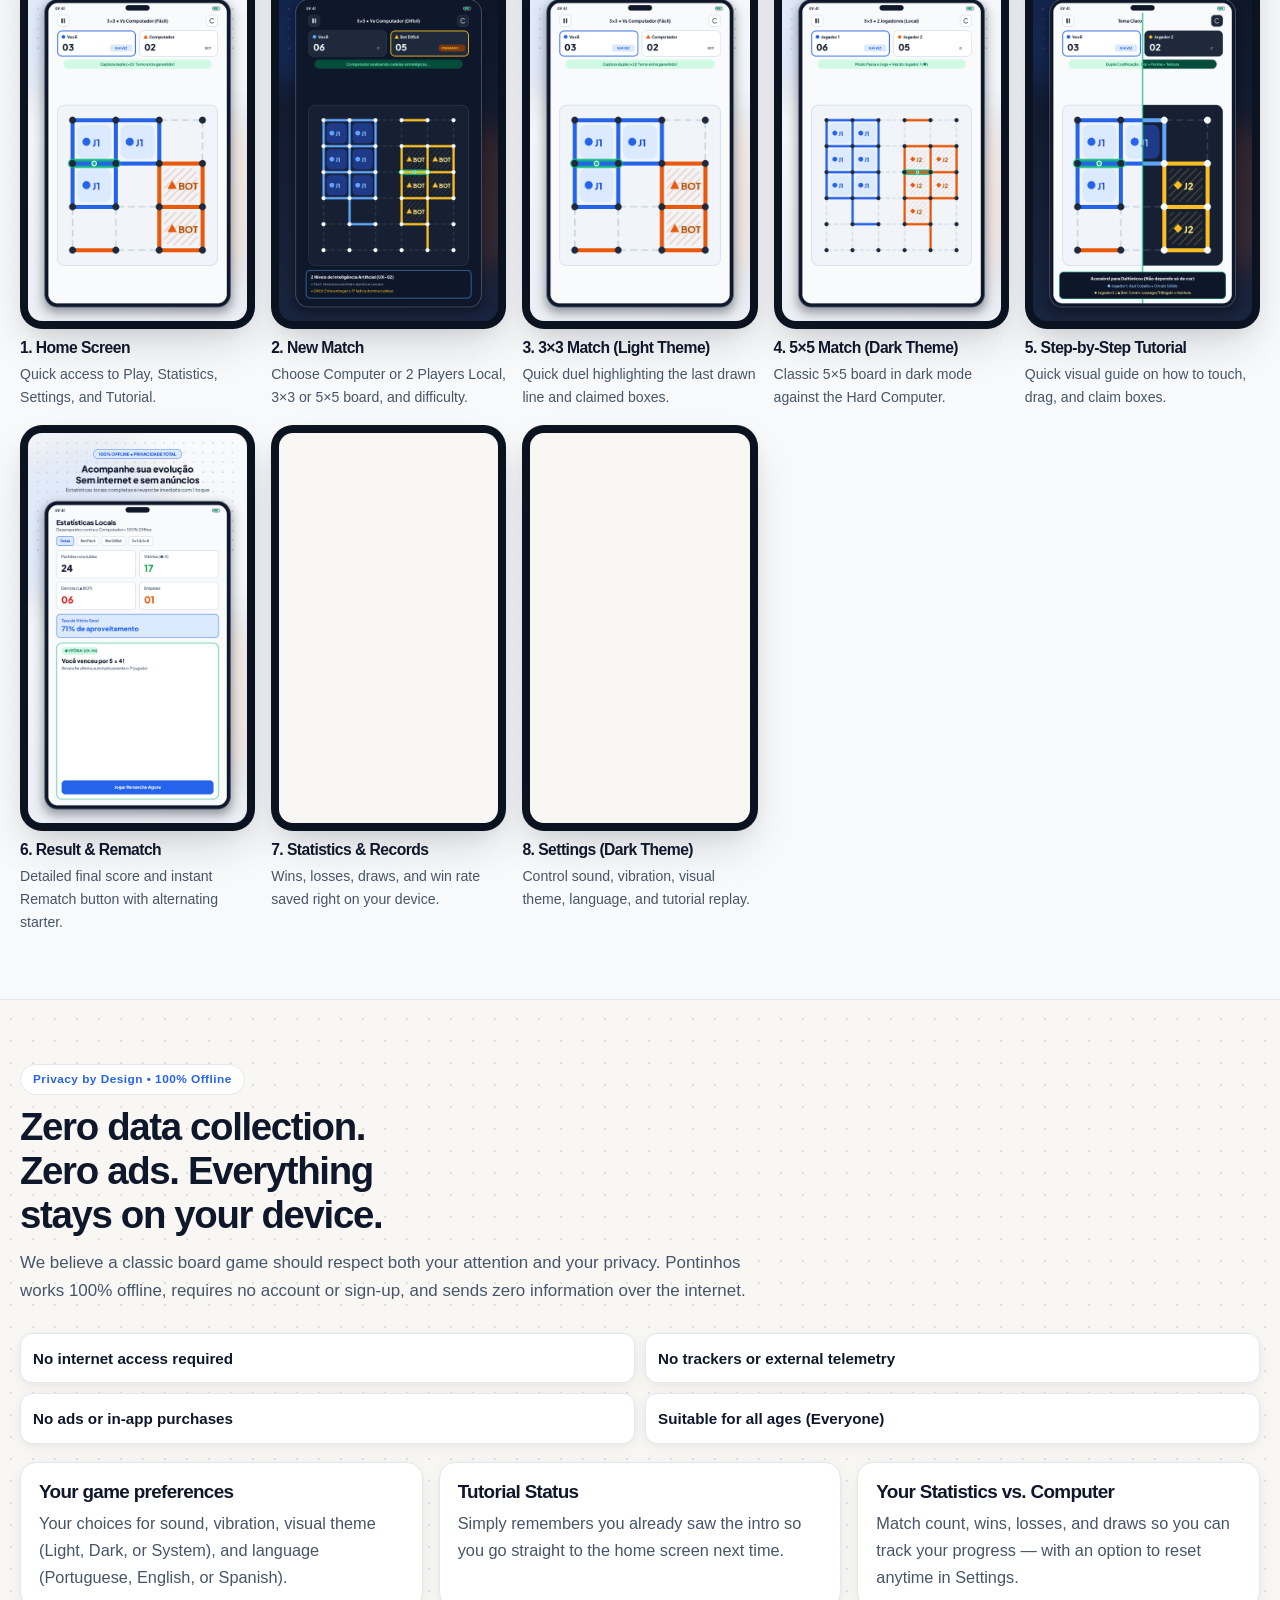
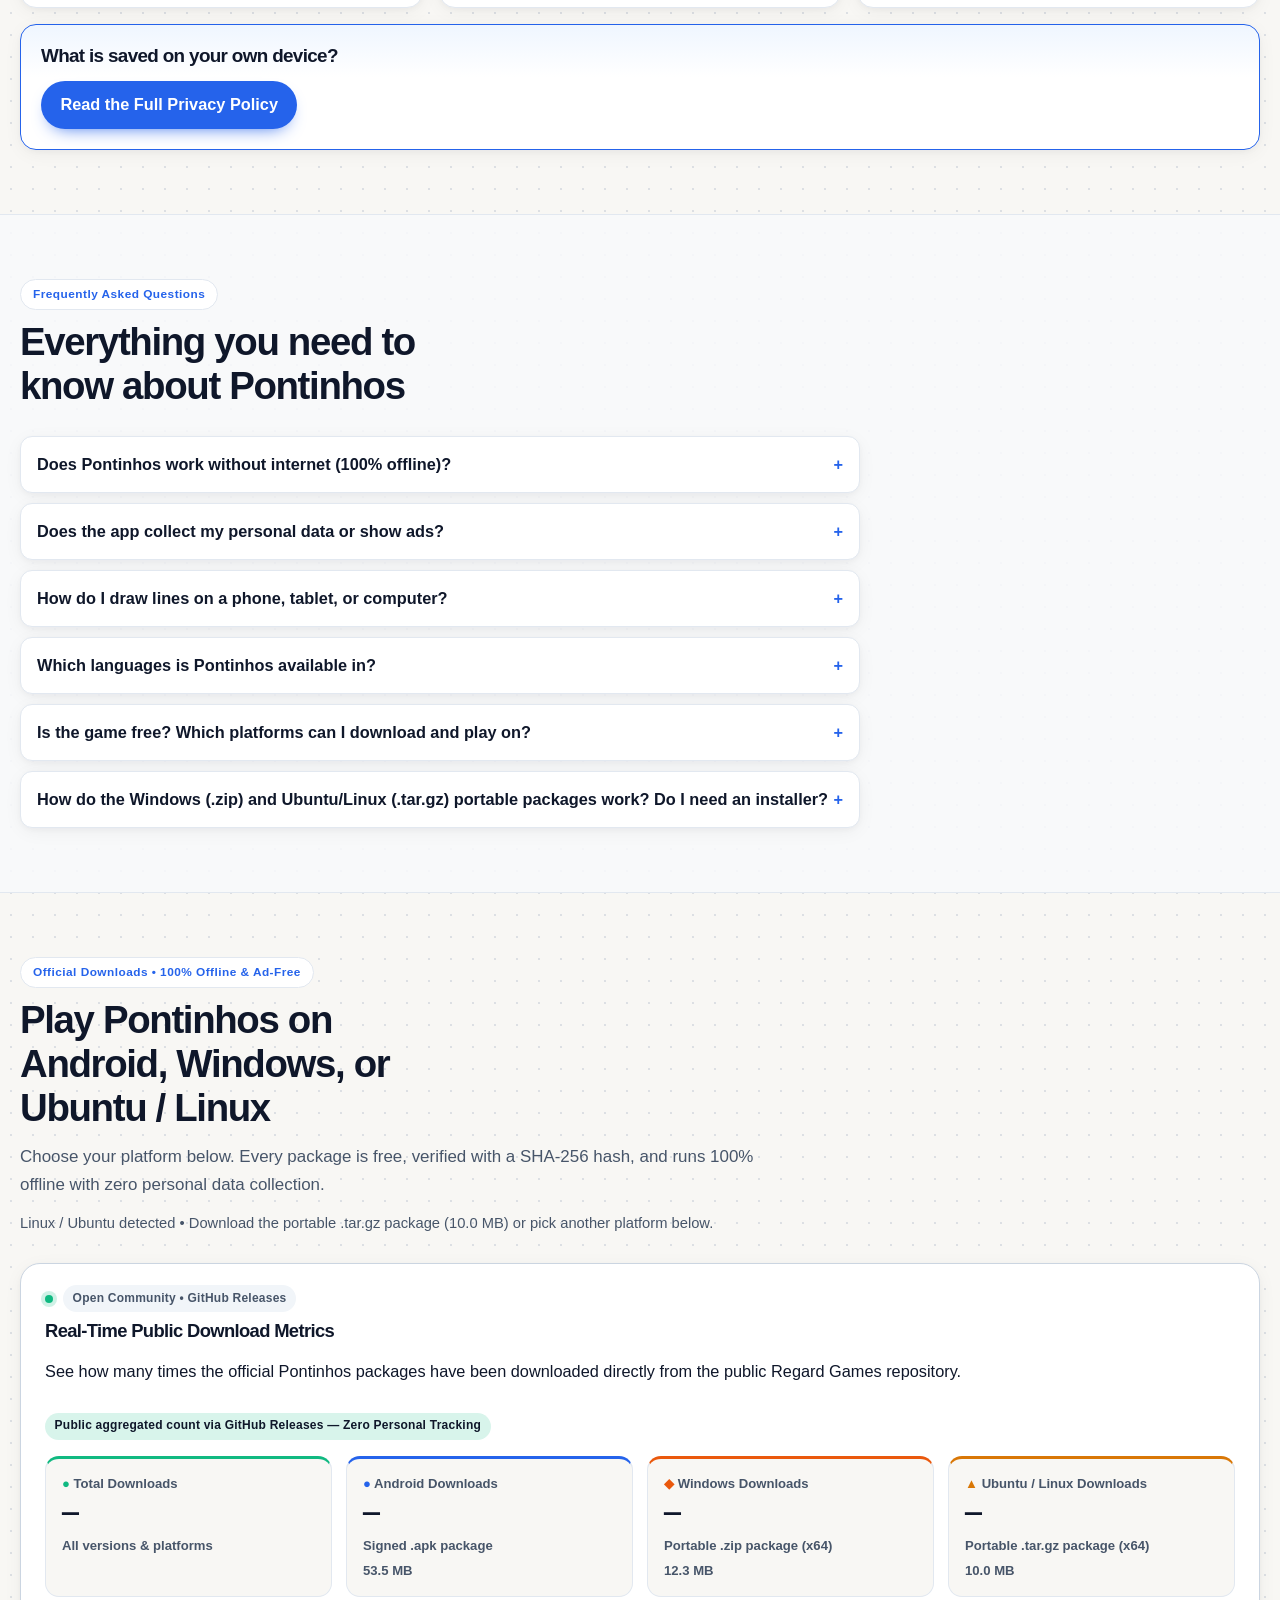
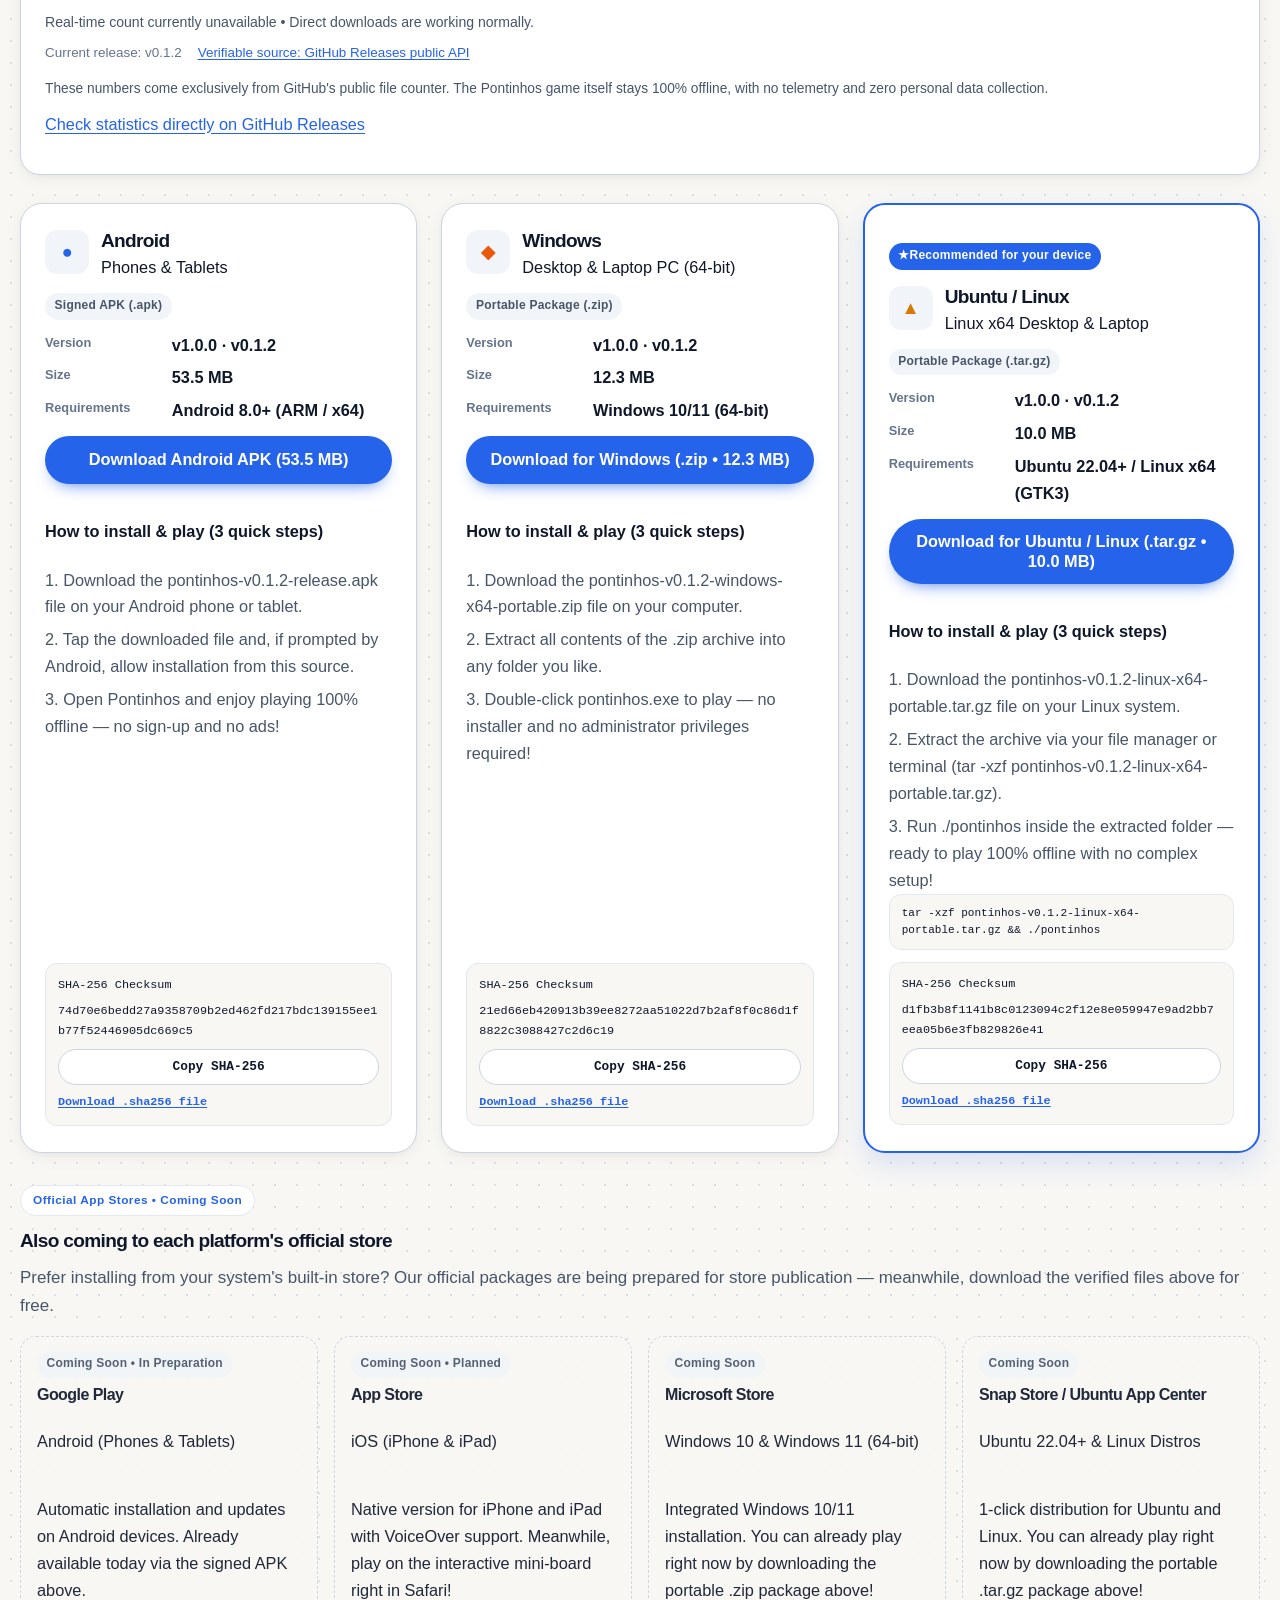
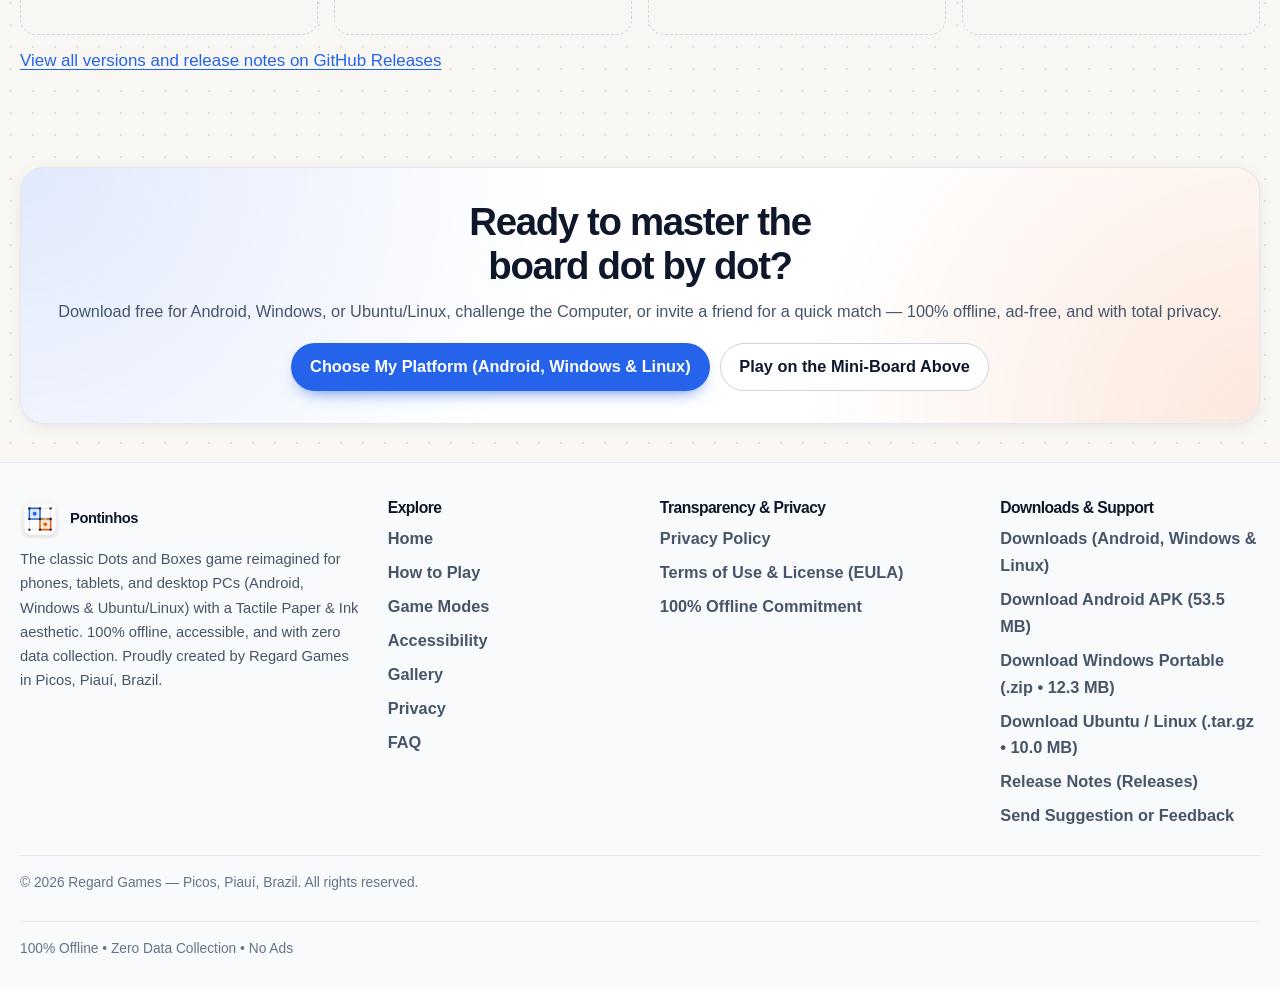
==== commit 745d887e: "Atualiza tamanho e SHA-256 dos pacotes Windows e Linux da v0.1.2. Os hashes publicados passam a ser " ====
--- a/docs/index.html
+++ b/docs/index.html
@@ -181,11 +181,11 @@
               </a>
               <a class="platform-pill" data-platform-target="windows" data-direct-download="windows" href="https://github.com/regardgames/pontinhos/releases/download/v0.1.2/pontinhos-v0.1.2-windows-x64-portable.zip">
                 <span class="platform-pill-dot" aria-hidden="true">◆</span>
-                <span data-i18n="hero.ctaDownloadWindows">Baixar para Windows (.zip • 11,7 MB)</span>
+                <span data-i18n="hero.ctaDownloadWindows">Baixar para Windows (.zip • 12,3 MB)</span>
               </a>
               <a class="platform-pill" data-platform-target="linux" data-direct-download="linux" href="https://github.com/regardgames/pontinhos/releases/download/v0.1.2/pontinhos-v0.1.2-linux-x64-portable.tar.gz">
                 <span class="platform-pill-dot" aria-hidden="true">▲</span>
-                <span data-i18n="hero.ctaDownloadLinux">Baixar para Ubuntu / Linux (.tar.gz • 9,5 MB)</span>
+                <span data-i18n="hero.ctaDownloadLinux">Baixar para Ubuntu / Linux (.tar.gz • 10,0 MB)</span>
               </a>
             </div>
             <a class="btn btn-text" href="#download" data-i18n="hero.ctaAllPlatforms">Ver todas as plataformas e checksums SHA-256</a>
@@ -477,7 +477,7 @@
           </details>
           <details>
             <summary data-i18n="faq.q5">O jogo é gratuito? Em quais plataformas posso baixar e jogar?</summary>
-            <p data-i18n="faq.a5">Sim! O Pontinhos é 100% gratuito, livre de anúncios e sem cobranças. Você pode baixar gratuitamente nesta página os pacotes oficiais para Android (.apk assinado, 53,5 MB), Windows 10/11 64-bit (.zip portátil, 11,7 MB) e Ubuntu / Linux 64-bit (.tar.gz portátil, 9,5 MB), ou jogar a demonstração direto no navegador.</p>
+            <p data-i18n="faq.a5">Sim! O Pontinhos é 100% gratuito, livre de anúncios e sem cobranças. Você pode baixar gratuitamente nesta página os pacotes oficiais para Android (.apk assinado, 53,5 MB), Windows 10/11 64-bit (.zip portátil, 12,3 MB) e Ubuntu / Linux 64-bit (.tar.gz portátil, 10,0 MB), ou jogar a demonstração direto no navegador.</p>
           </details>
           <details>
             <summary data-i18n="faq.q6">Como funcionam os pacotes portáteis de Windows (.zip) e Ubuntu/Linux (.tar.gz)? Preciso de instalador?</summary>
@@ -524,13 +524,13 @@
               <span class="metric-label"><span class="metric-symbol" aria-hidden="true">◆</span> <span data-i18n="metrics.windowsLabel">Downloads Windows</span></span>
               <strong class="metric-value" id="metric-windows-count" data-metric="windows" aria-live="polite">—</strong>
               <span class="metric-sub" data-i18n="metrics.windowsSub">Pacote portátil .zip (x64)</span>
-              <span class="metric-size" data-i18n="download.windows.size">11,7 MB</span>
+              <span class="metric-size" data-i18n="download.windows.size">12,3 MB</span>
             </article>
             <article class="metric-counter-card metric-linux">
               <span class="metric-label"><span class="metric-symbol" aria-hidden="true">▲</span> <span data-i18n="metrics.linuxLabel">Downloads Ubuntu / Linux</span></span>
               <strong class="metric-value" id="metric-linux-count" data-metric="linux" aria-live="polite">—</strong>
               <span class="metric-sub" data-i18n="metrics.linuxSub">Pacote portátil .tar.gz (x64)</span>
-              <span class="metric-size" data-i18n="download.linux.size">9,5 MB</span>
+              <span class="metric-size" data-i18n="download.linux.size">10,0 MB</span>
             </article>
           </div>
           <div class="metrics-footer">
@@ -593,10 +593,10 @@
             <span class="card-badge" data-i18n="download.windows.format">Pacote Portátil (.zip)</span>
             <dl class="download-specs">
               <div><dt data-i18n="download.versionLabel">Versão</dt><dd><span data-i18n="download.windows.versionBadge">v1.0.0</span> · <span data-i18n="download.windows.releaseTag">v0.1.2</span></dd></div>
-              <div><dt data-i18n="download.sizeLabel">Tamanho</dt><dd data-i18n="download.windows.size">11,7 MB</dd></div>
+              <div><dt data-i18n="download.sizeLabel">Tamanho</dt><dd data-i18n="download.windows.size">12,3 MB</dd></div>
               <div><dt data-i18n="download.reqLabel">Requisitos</dt><dd data-i18n="download.windows.req">Windows 10/11 (64-bit)</dd></div>
             </dl>
-            <a class="btn btn-primary" data-direct-download="windows" href="https://github.com/regardgames/pontinhos/releases/download/v0.1.2/pontinhos-v0.1.2-windows-x64-portable.zip" data-i18n="download.windows.btnText" data-i18n-aria="download.windows.btnAria" aria-label="Baixar pacote portátil ZIP do Pontinhos para Windows 10 e 11 de 64 bits (11,7 megabytes)">Baixar para Windows (.zip • 11,7 MB)</a>
+            <a class="btn btn-primary" data-direct-download="windows" href="https://github.com/regardgames/pontinhos/releases/download/v0.1.2/pontinhos-v0.1.2-windows-x64-portable.zip" data-i18n="download.windows.btnText" data-i18n-aria="download.windows.btnAria" aria-label="Baixar pacote portátil ZIP do Pontinhos para Windows 10 e 11 de 64 bits (12,3 megabytes)">Baixar para Windows (.zip • 12,3 MB)</a>
             <div>
               <h4 data-i18n="download.quickInstallTitle">Como instalar e jogar (3 passos rápidos)</h4>
               <ol class="install-steps">
@@ -607,9 +607,9 @@
             </div>
             <div class="checksum-box">
               <span data-i18n="download.sha256Label">Checksum SHA-256</span>
-              <code>ccaa56237254f3e33ab4f68ce2bc6be63d229ccbea3378bbc9ed2ce22e28b85f</code>
+              <code>21ed66eb420913b39ee8272aa51022d7b2af8f0c86d1f8822c3088427c2d6c19</code>
               <div class="checksum-actions">
-                <button type="button" class="btn btn-secondary checksum-copy" data-copy-hash="ccaa56237254f3e33ab4f68ce2bc6be63d229ccbea3378bbc9ed2ce22e28b85f" data-i18n="download.sha256CopyBtn" data-i18n-aria="download.windows.sha256Aria" aria-label="Copiar hash SHA-256 do pacote portátil de Windows">Copiar SHA-256</button>
+                <button type="button" class="btn btn-secondary checksum-copy" data-copy-hash="21ed66eb420913b39ee8272aa51022d7b2af8f0c86d1f8822c3088427c2d6c19" data-i18n="download.sha256CopyBtn" data-i18n-aria="download.windows.sha256Aria" aria-label="Copiar hash SHA-256 do pacote portátil de Windows">Copiar SHA-256</button>
                 <a class="checksum-link" href="https://github.com/regardgames/pontinhos/releases/download/v0.1.2/pontinhos-v0.1.2-windows-x64-portable.zip.sha256" data-i18n="download.sha256FileLink">Baixar arquivo .sha256</a>
               </div>
             </div>
@@ -627,10 +627,10 @@
             <span class="card-badge" data-i18n="download.linux.format">Pacote Portátil (.tar.gz)</span>
             <dl class="download-specs">
               <div><dt data-i18n="download.versionLabel">Versão</dt><dd><span data-i18n="download.linux.versionBadge">v1.0.0</span> · <span data-i18n="download.linux.releaseTag">v0.1.2</span></dd></div>
-              <div><dt data-i18n="download.sizeLabel">Tamanho</dt><dd data-i18n="download.linux.size">9,5 MB</dd></div>
+              <div><dt data-i18n="download.sizeLabel">Tamanho</dt><dd data-i18n="download.linux.size">10,0 MB</dd></div>
               <div><dt data-i18n="download.reqLabel">Requisitos</dt><dd data-i18n="download.linux.req">Ubuntu 22.04+ / Linux x64 (GTK3)</dd></div>
             </dl>
-            <a class="btn btn-primary" data-direct-download="linux" href="https://github.com/regardgames/pontinhos/releases/download/v0.1.2/pontinhos-v0.1.2-linux-x64-portable.tar.gz" data-i18n="download.linux.btnText" data-i18n-aria="download.linux.btnAria" aria-label="Baixar pacote portátil TAR.GZ do Pontinhos para Ubuntu e Linux de 64 bits (9,5 megabytes)">Baixar para Ubuntu / Linux (.tar.gz • 9,5 MB)</a>
+            <a class="btn btn-primary" data-direct-download="linux" href="https://github.com/regardgames/pontinhos/releases/download/v0.1.2/pontinhos-v0.1.2-linux-x64-portable.tar.gz" data-i18n="download.linux.btnText" data-i18n-aria="download.linux.btnAria" aria-label="Baixar pacote portátil TAR.GZ do Pontinhos para Ubuntu e Linux de 64 bits (10,0 megabytes)">Baixar para Ubuntu / Linux (.tar.gz • 10,0 MB)</a>
             <div>
               <h4 data-i18n="download.quickInstallTitle">Como instalar e jogar (3 passos rápidos)</h4>
               <ol class="install-steps">
@@ -642,9 +642,9 @@
             </div>
             <div class="checksum-box">
               <span data-i18n="download.sha256Label">Checksum SHA-256</span>
-              <code>3628a374b3d9fffd4f8e3c2a4e585a16528a207a07a16a9a6d248a5fe58a6730</code>
+              <code>d1fb3b8f1141b8c0123094c2f12e8e059947e9ad2bb7eea05b6e3fb829826e41</code>
               <div class="checksum-actions">
-                <button type="button" class="btn btn-secondary checksum-copy" data-copy-hash="3628a374b3d9fffd4f8e3c2a4e585a16528a207a07a16a9a6d248a5fe58a6730" data-i18n="download.sha256CopyBtn" data-i18n-aria="download.linux.sha256Aria" aria-label="Copiar hash SHA-256 do pacote portátil de Linux">Copiar SHA-256</button>
+                <button type="button" class="btn btn-secondary checksum-copy" data-copy-hash="d1fb3b8f1141b8c0123094c2f12e8e059947e9ad2bb7eea05b6e3fb829826e41" data-i18n="download.sha256CopyBtn" data-i18n-aria="download.linux.sha256Aria" aria-label="Copiar hash SHA-256 do pacote portátil de Linux">Copiar SHA-256</button>
                 <a class="checksum-link" href="https://github.com/regardgames/pontinhos/releases/download/v0.1.2/pontinhos-v0.1.2-linux-x64-portable.tar.gz.sha256" data-i18n="download.sha256FileLink">Baixar arquivo .sha256</a>
               </div>
             </div>
@@ -731,8 +731,8 @@
         <ul>
           <li><a href="#download" data-i18n="footer.linkDownloadSection">Downloads (Android, Windows e Linux)</a></li>
           <li><a href="https://github.com/regardgames/pontinhos/releases/download/v0.1.2/pontinhos-v0.1.2-release.apk" data-direct-download="android" data-i18n="footer.linkDownloadApk">Baixar APK Android (53,5 MB)</a></li>
-          <li><a href="https://github.com/regardgames/pontinhos/releases/download/v0.1.2/pontinhos-v0.1.2-windows-x64-portable.zip" data-direct-download="windows" data-i18n="footer.linkDownloadWin">Baixar Windows Portátil (.zip • 11,7 MB)</a></li>
-          <li><a href="https://github.com/regardgames/pontinhos/releases/download/v0.1.2/pontinhos-v0.1.2-linux-x64-portable.tar.gz" data-direct-download="linux" data-i18n="footer.linkDownloadLinux">Baixar Ubuntu / Linux (.tar.gz • 9,5 MB)</a></li>
+          <li><a href="https://github.com/regardgames/pontinhos/releases/download/v0.1.2/pontinhos-v0.1.2-windows-x64-portable.zip" data-direct-download="windows" data-i18n="footer.linkDownloadWin">Baixar Windows Portátil (.zip • 12,3 MB)</a></li>
+          <li><a href="https://github.com/regardgames/pontinhos/releases/download/v0.1.2/pontinhos-v0.1.2-linux-x64-portable.tar.gz" data-direct-download="linux" data-i18n="footer.linkDownloadLinux">Baixar Ubuntu / Linux (.tar.gz • 10,0 MB)</a></li>
           <li><a href="https://github.com/regardgames/pontinhos/releases/tag/v0.1.2" data-i18n="footer.linkReleases">Notas de Lançamento (Releases)</a></li>
           <li><a href="https://github.com/regardgames/pontinhos/issues" data-i18n="footer.linkFeedback">Enviar Sugestão ou Feedback</a></li>
         </ul>
